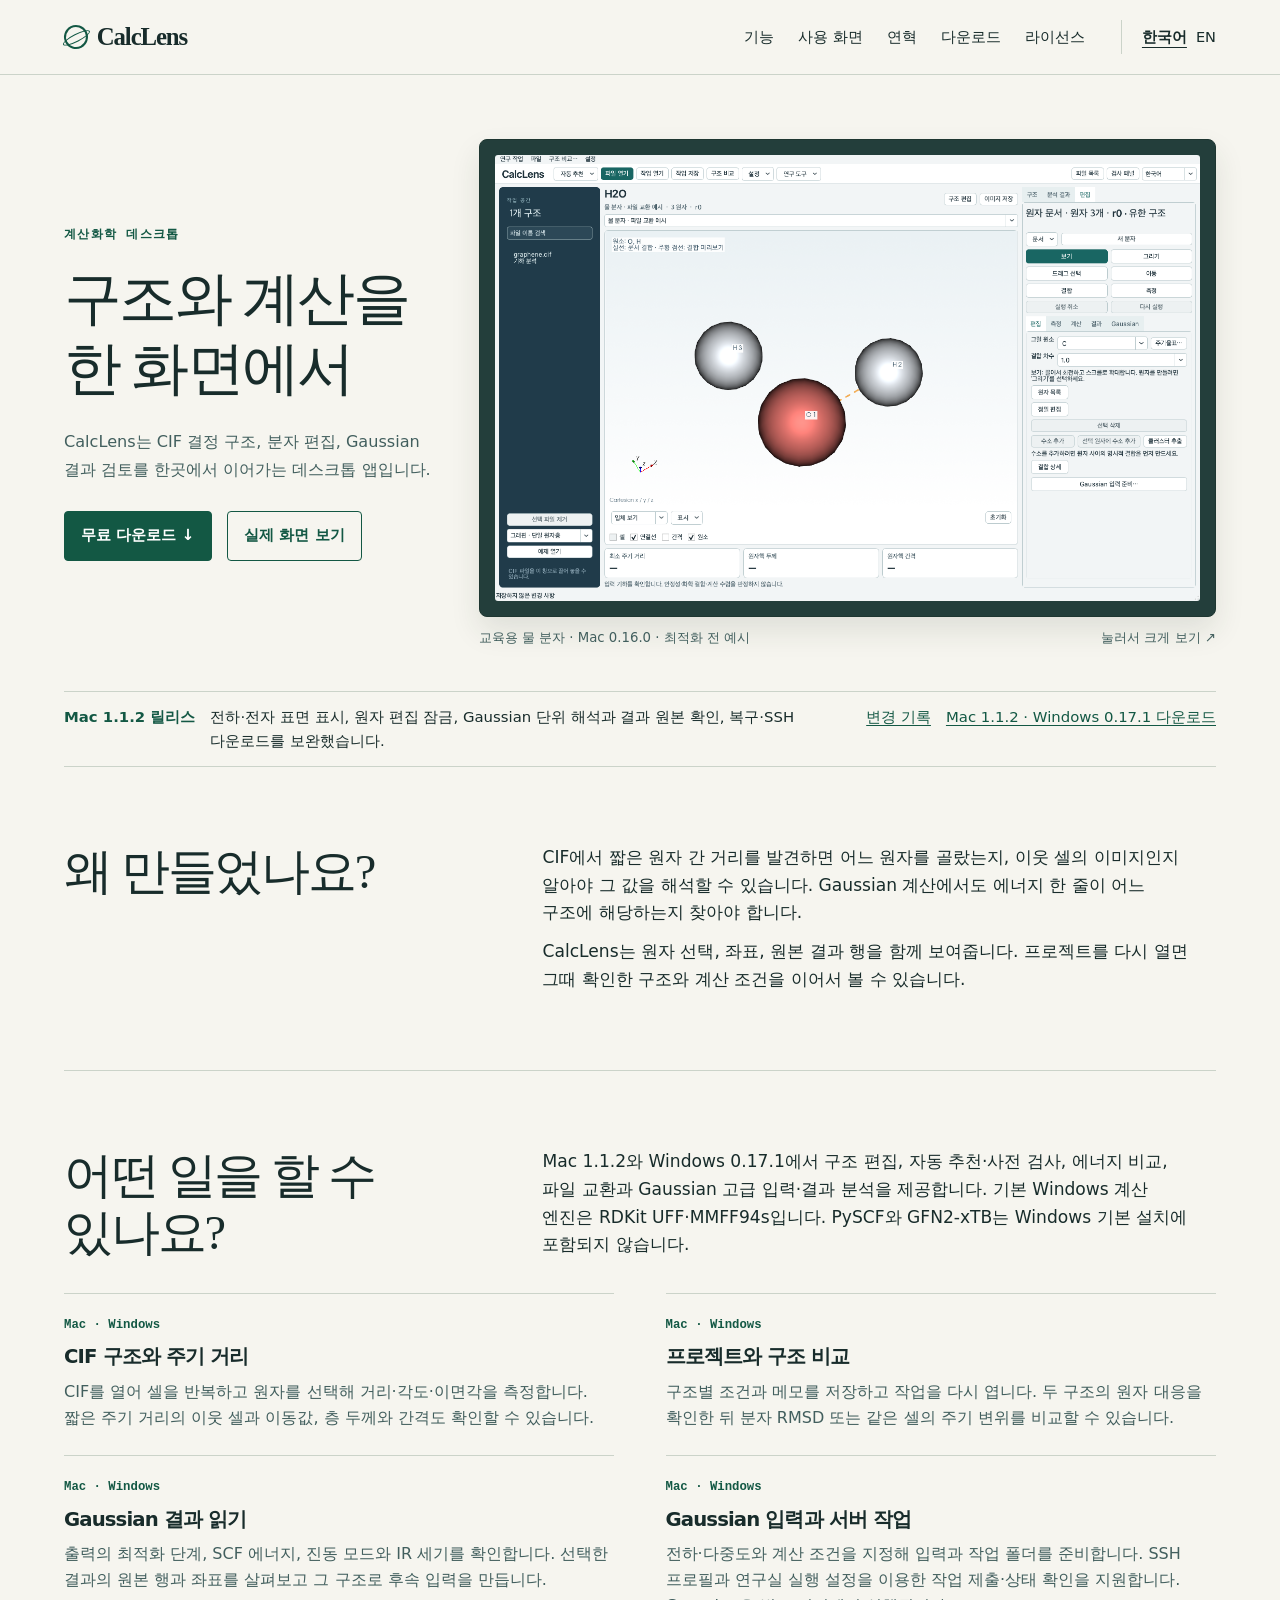
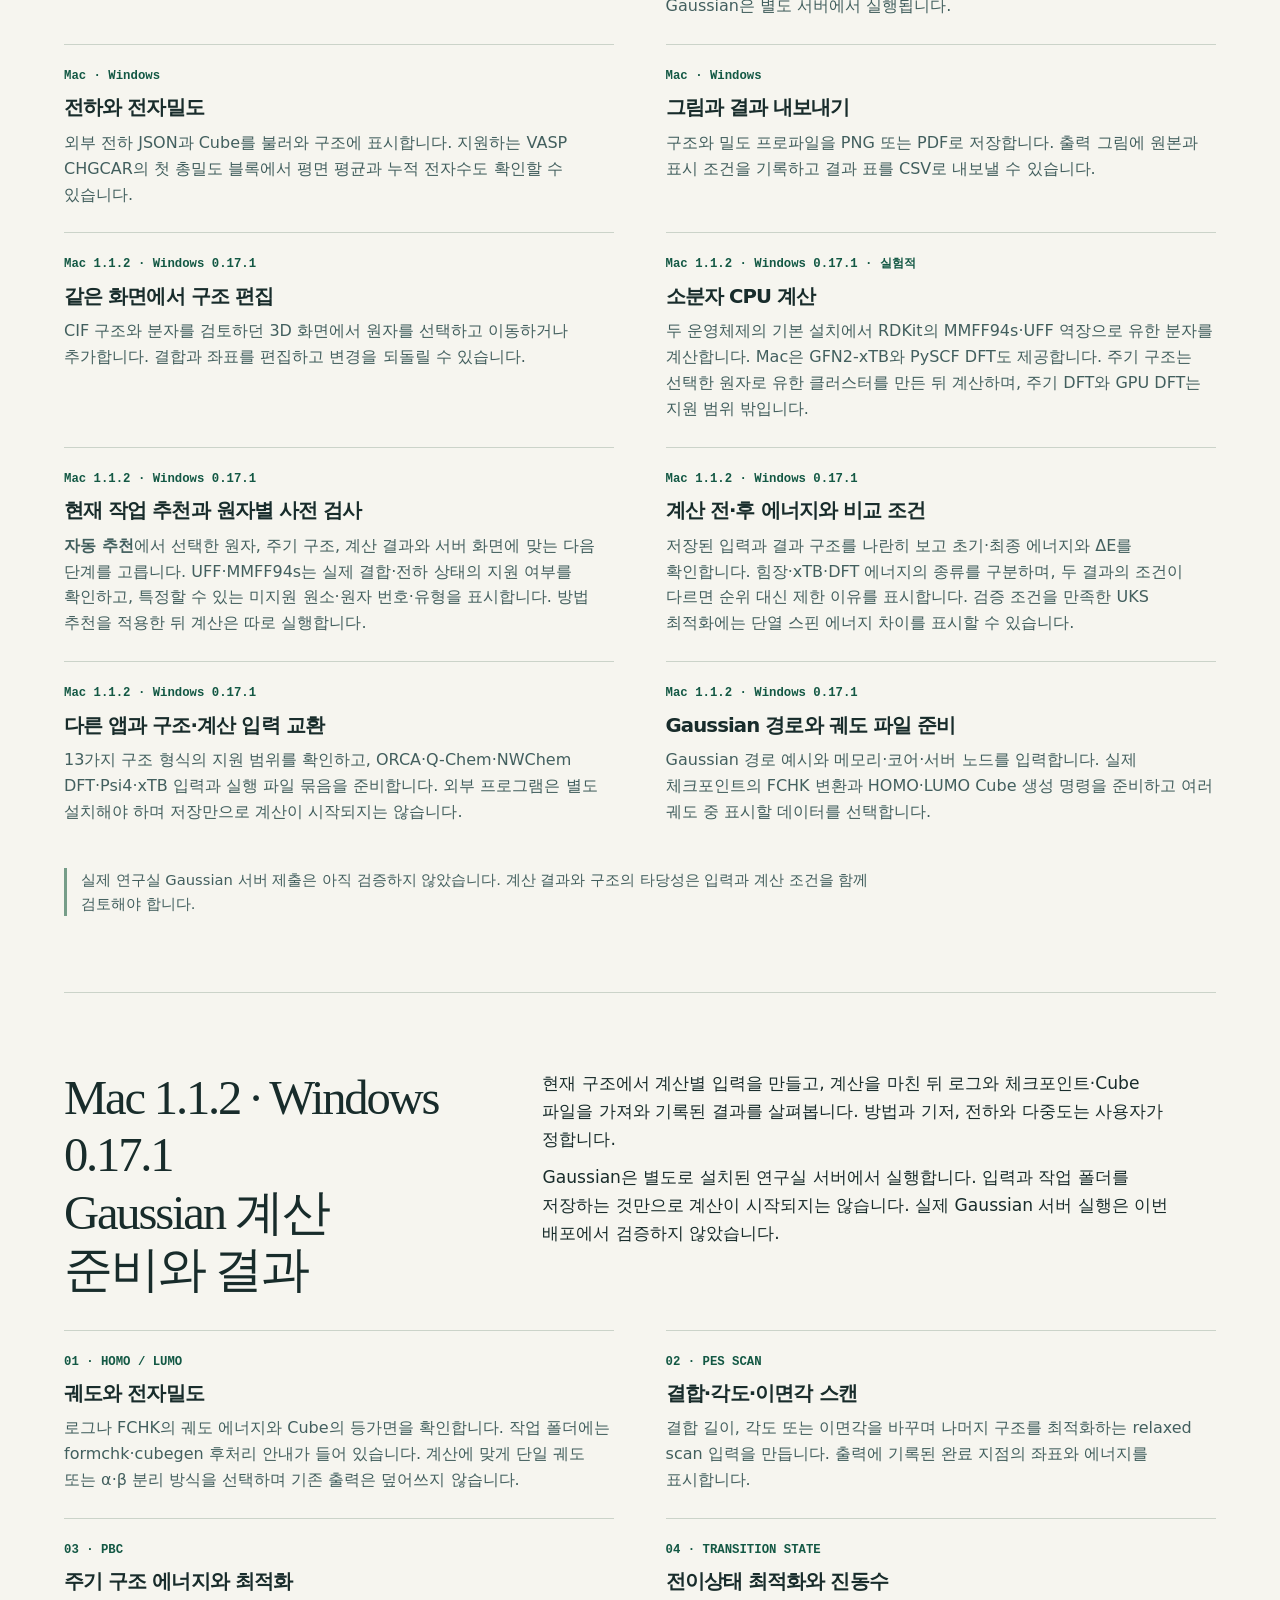
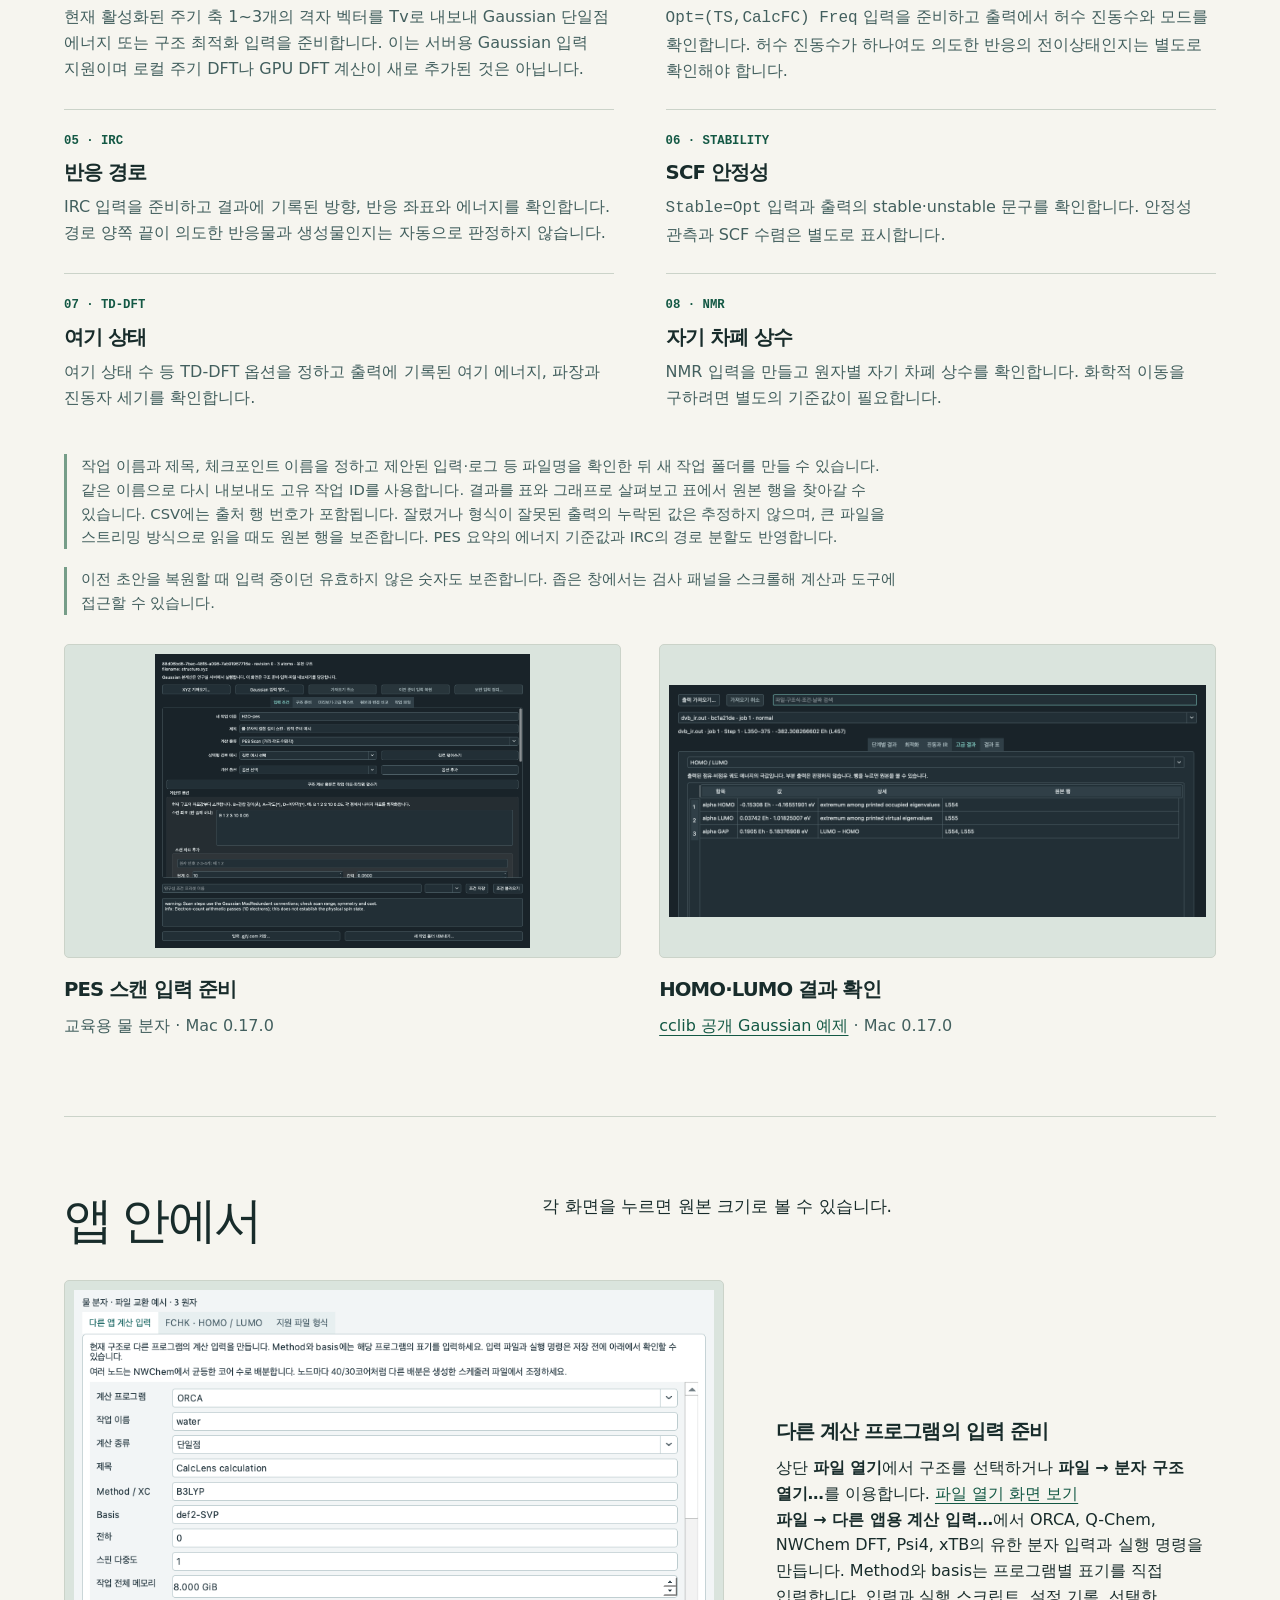
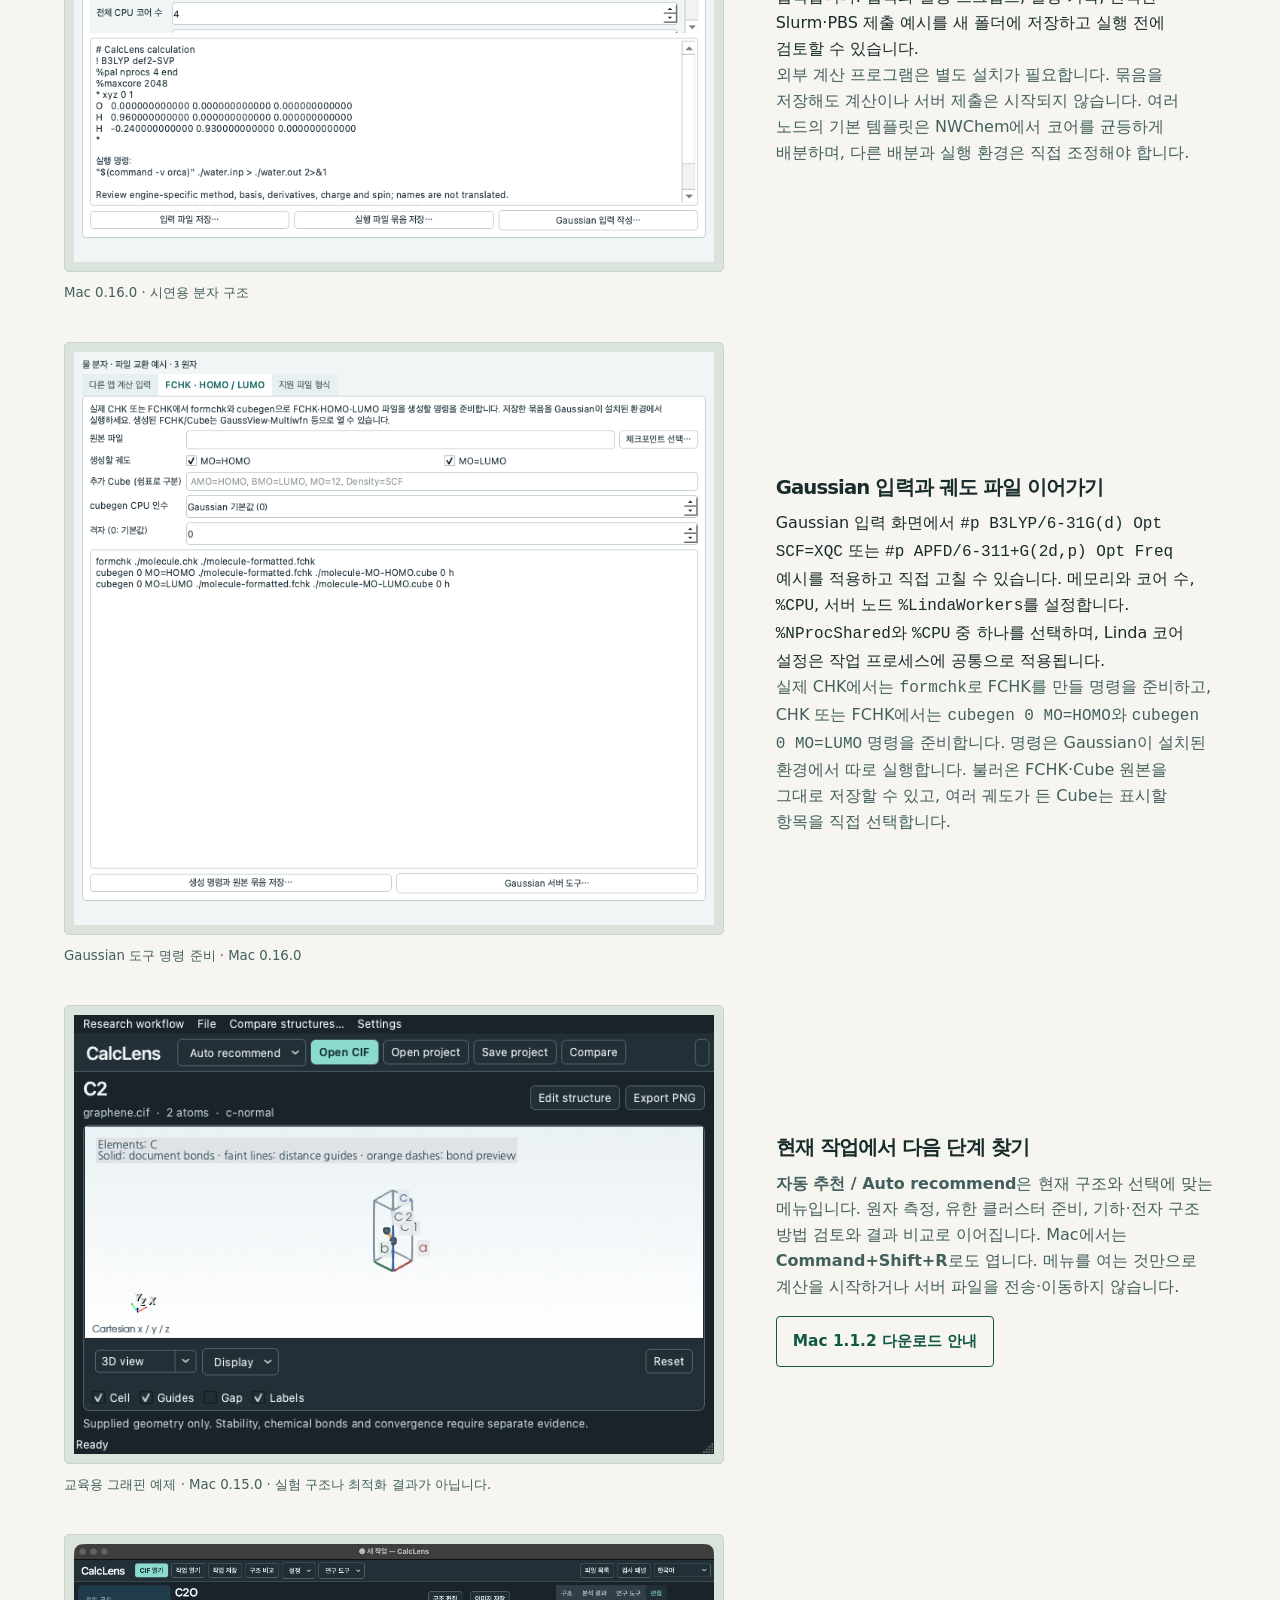
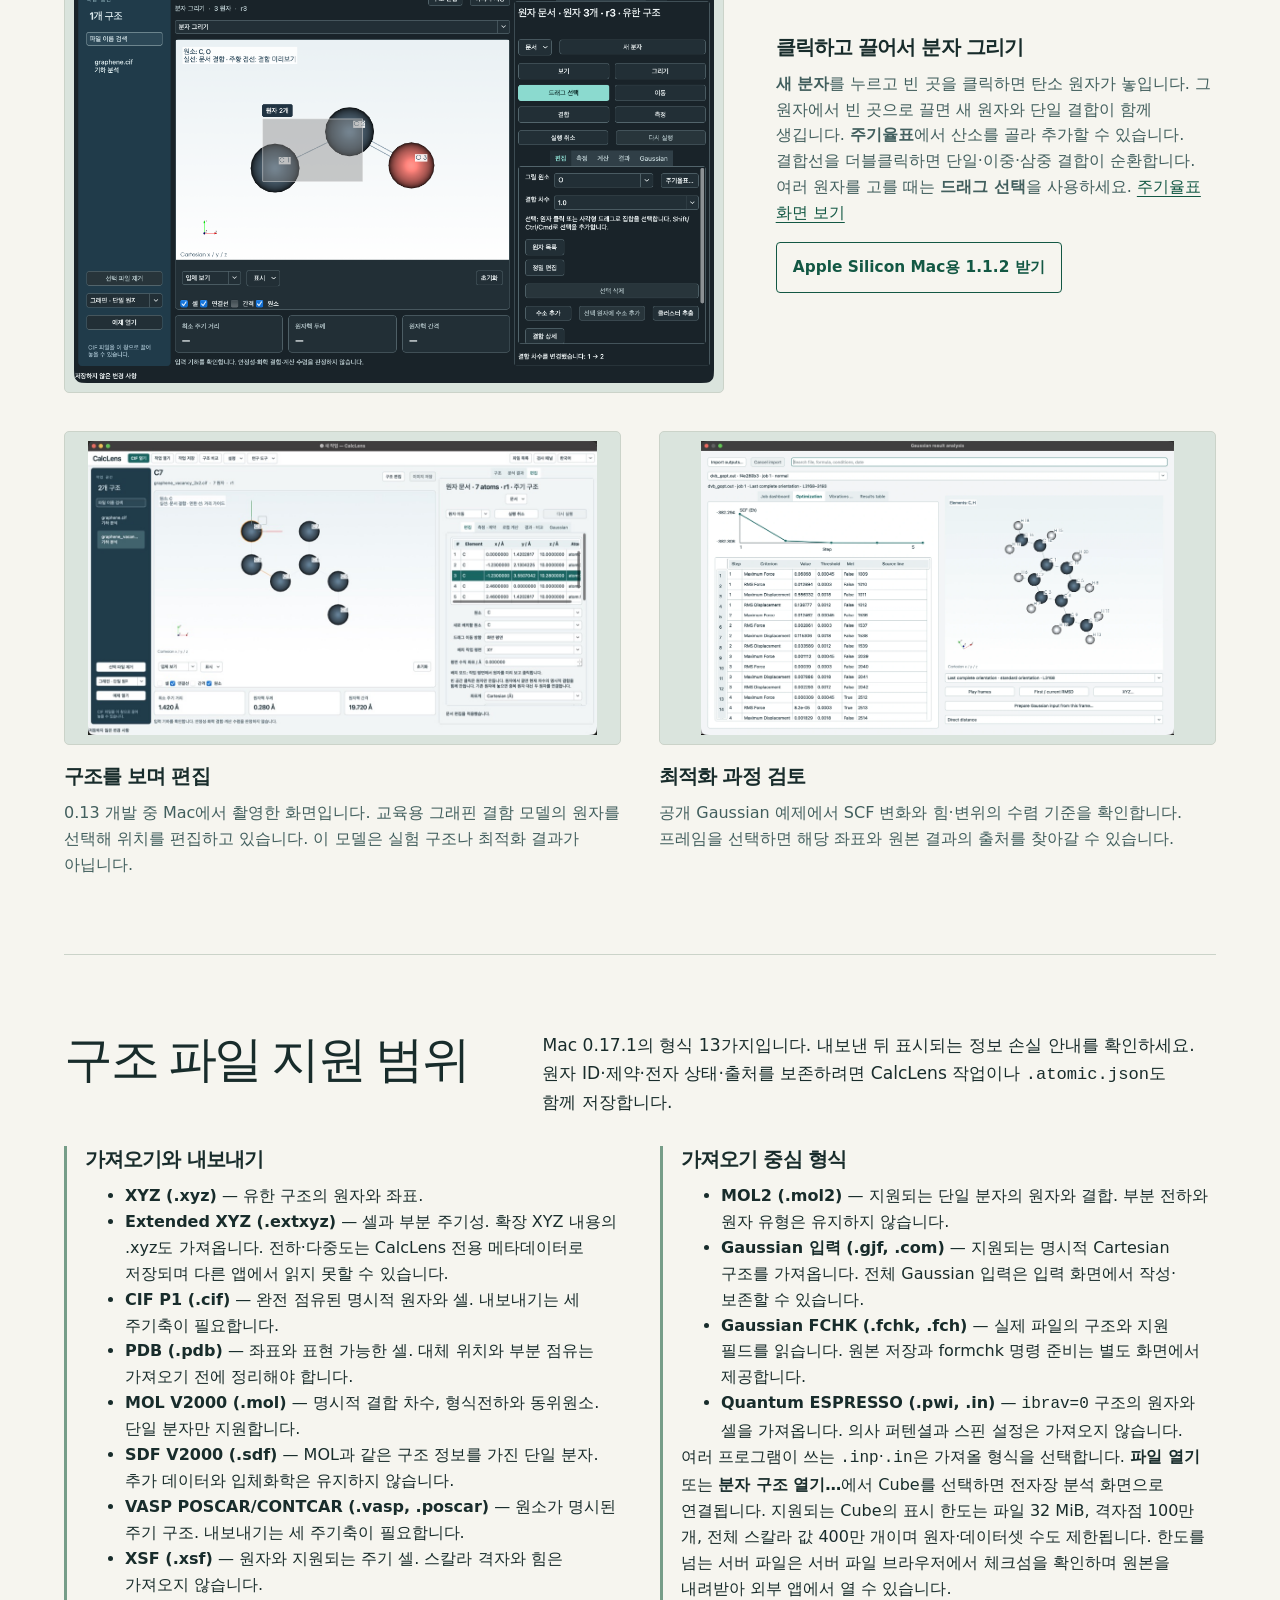
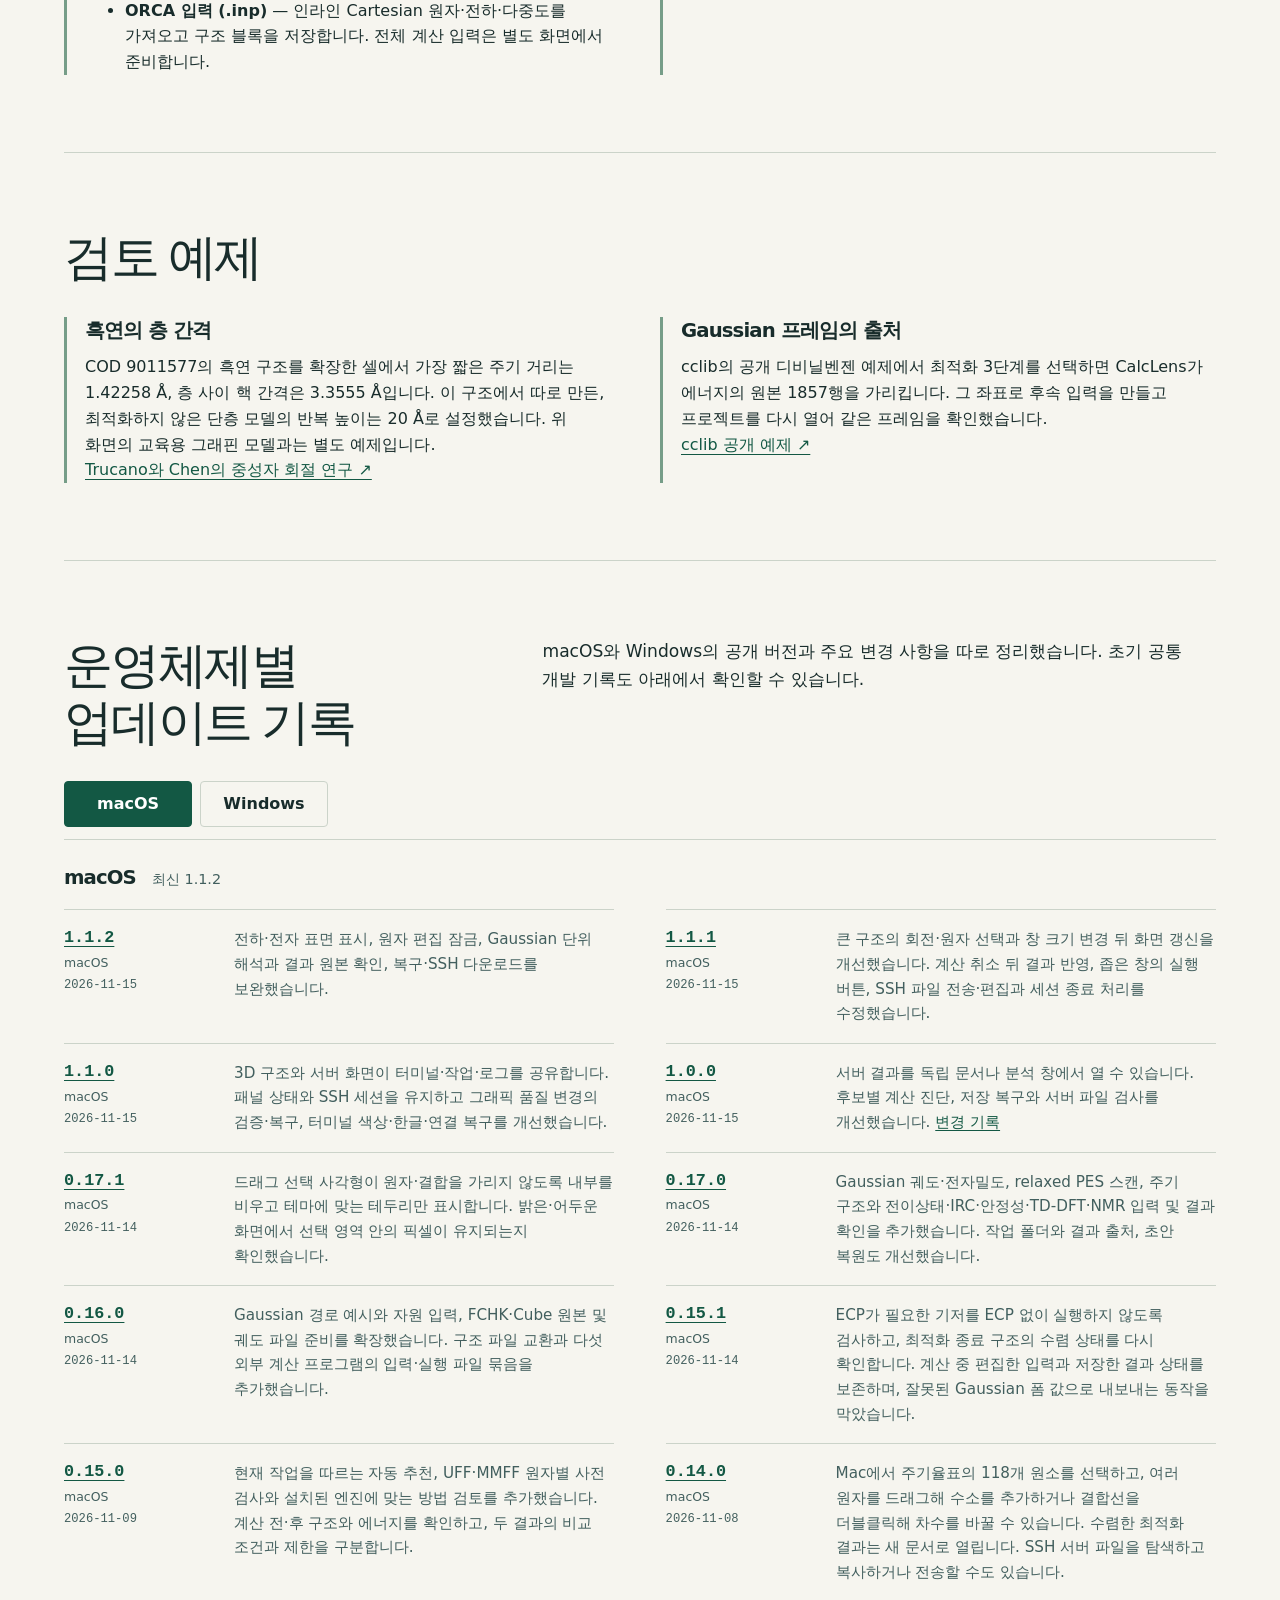
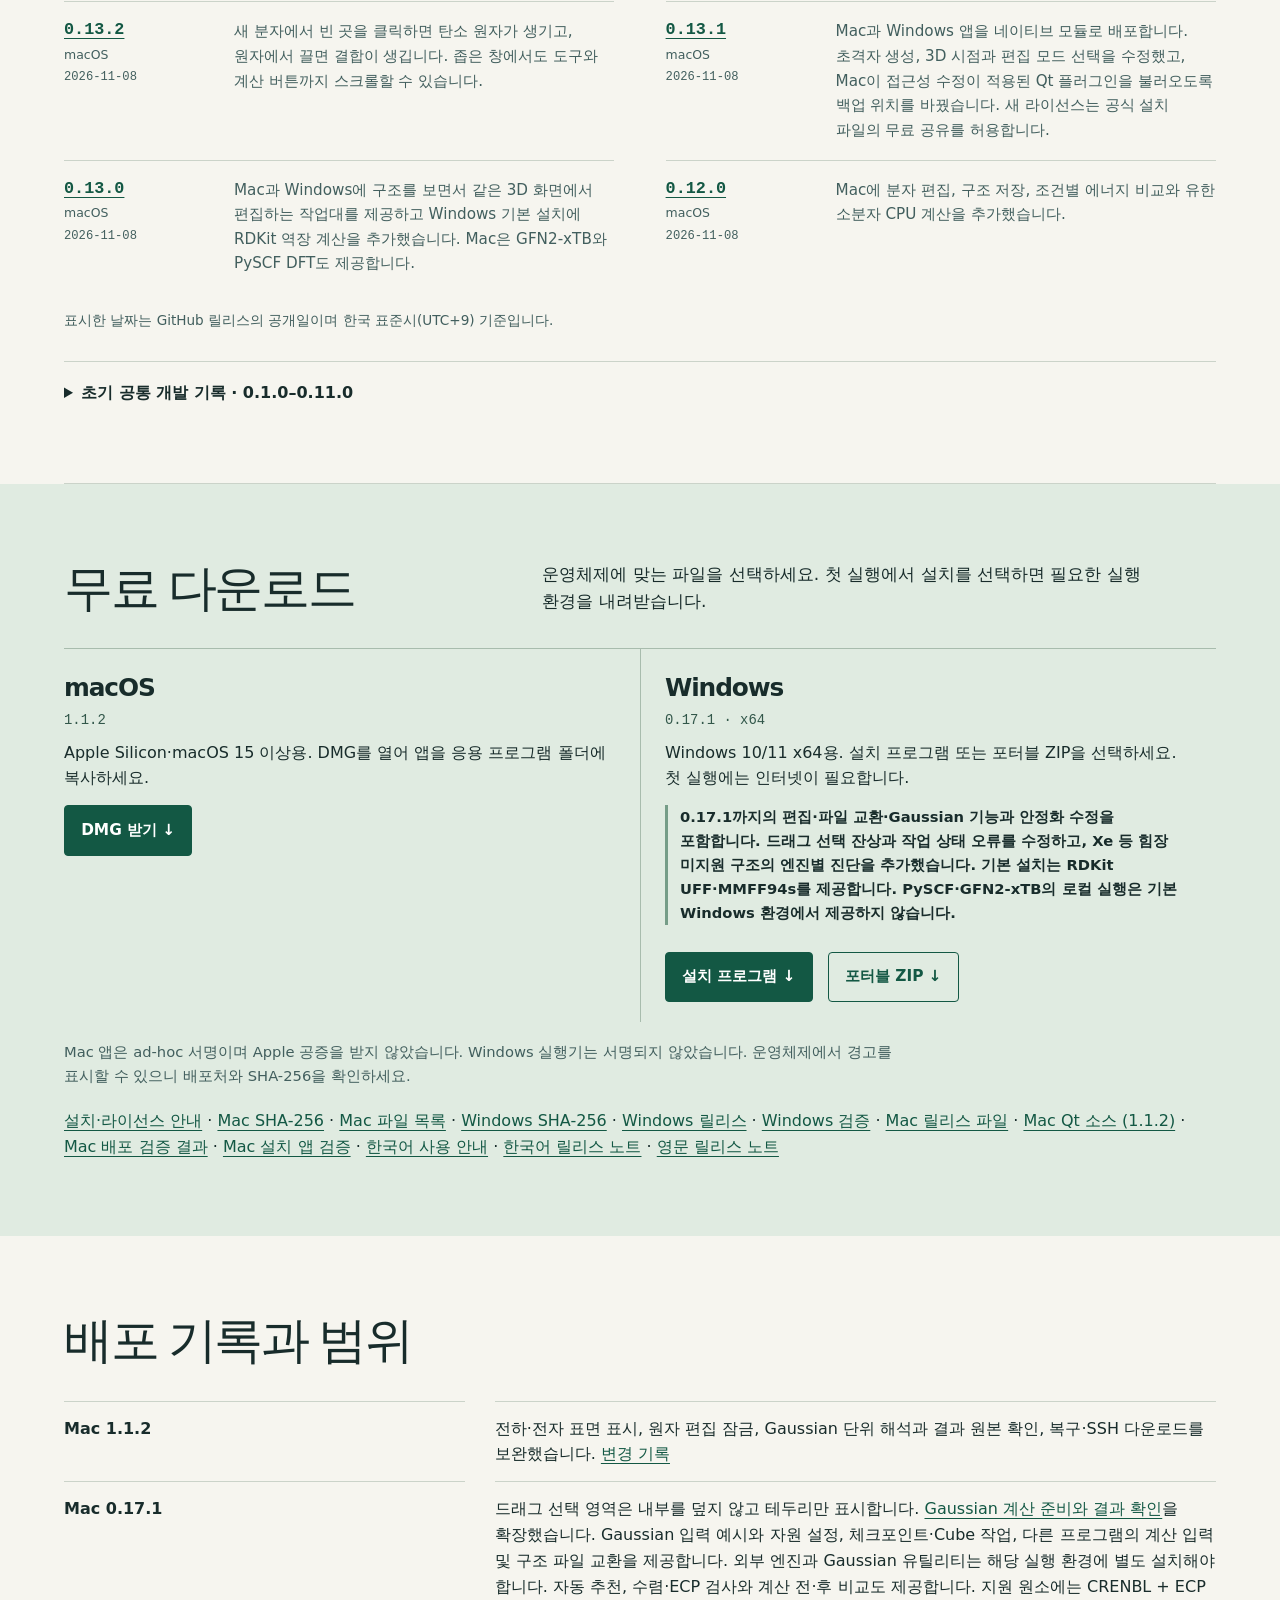
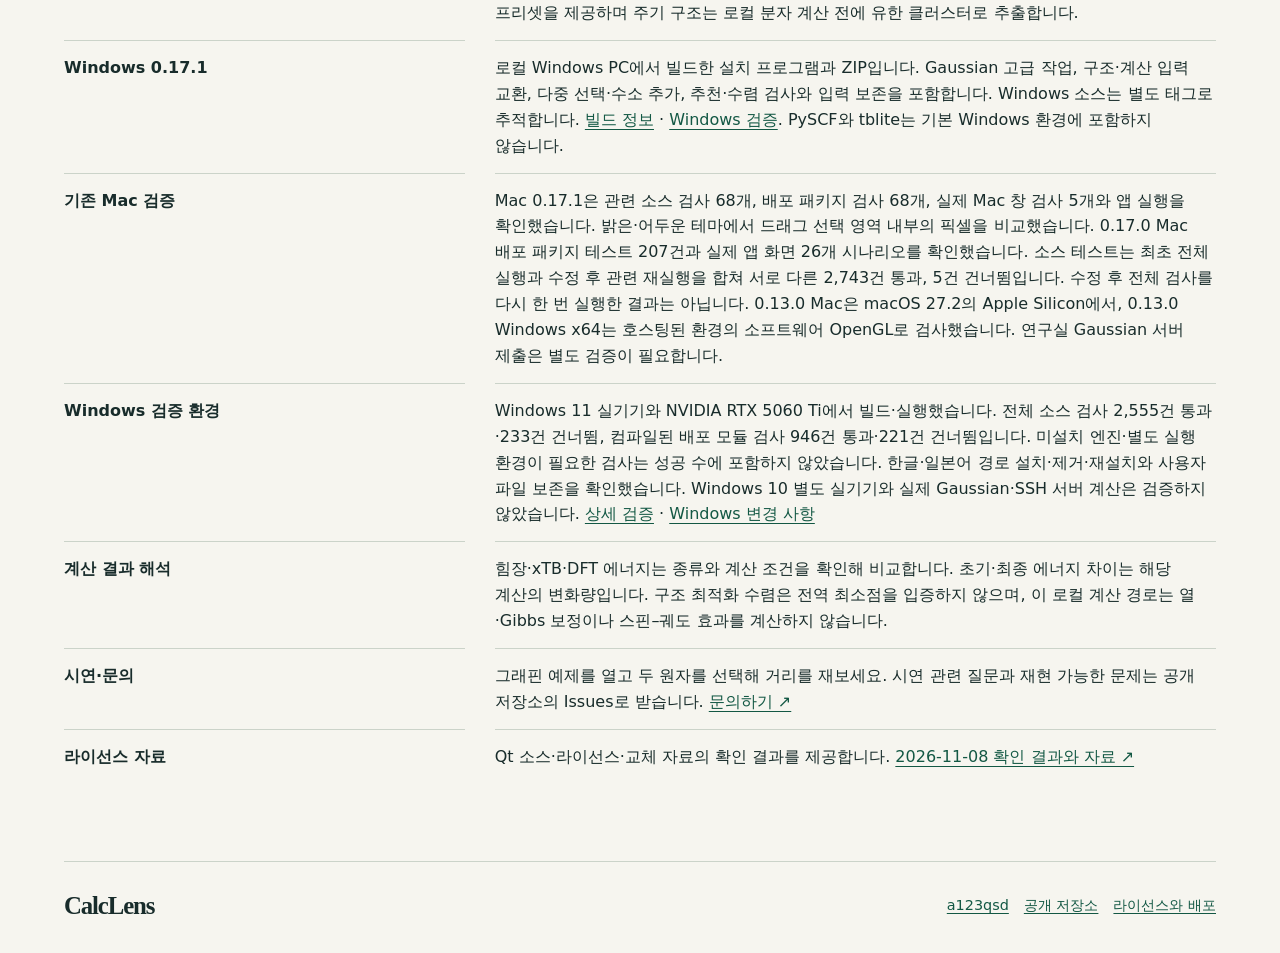
==== index.html @ 7c55ab41 "Link verified Applications installation evidence for Mac 1.1.2" ====
<!doctype html><html lang="ko"><head><meta charset="utf-8"><meta name="viewport" content="width=device-width,initial-scale=1"><meta name="theme-color" content="#f6f5ef"><meta name="description" content="CalcLens 데스크톱의 실제 화면, 계산화학 검토 예제, Mac·Windows 다운로드와 배포 조건."><link rel="icon" href="data:,"><title>CalcLens · 결정·분자 구조 작업대</title><link rel="stylesheet" href="site.css?v=1.1.2"><script src="history-tabs.js?v=1.1.2" defer></script></head><body><a class="skip" href="#content">본문으로</a><header class="mast"><div class="shell mast-inner"><a href="index.html" class="brand"><i aria-hidden="true" class="brand-mark"></i>CalcLens</a><nav class="nav" aria-label="주 메뉴"><a href="index.html#features">기능</a><a href="index.html#workflows">사용 화면</a><a href="index.html#history">연혁</a><a href="index.html#downloads">다운로드</a><a href="licenses.html">라이선스</a></nav><nav class="locale" aria-label="언어"><a href="index.html" class="chosen" lang="ko" hreflang="ko" aria-current="page">한국어</a><a href="en.html" lang="en" hreflang="en">EN</a></nav></div></header><main id="content"><section class="hero shell"><div class="hero-grid"><div class="hero-copy"><div class="kicker">계산화학 데스크톱</div><h1>구조와 계산을 <br>한 화면에서</h1><p>CalcLens는 CIF 결정 구조, 분자 편집, Gaussian 결과 검토를 한곳에서 이어가는 데스크톱 앱입니다.</p><div class="buttonrow"><a href="#downloads" class="button">무료 다운로드 ↓</a><a href="#workflows" class="button secondary">실제 화면 보기</a></div></div><figure><div class="screen"><a href="assets/open-files-0.16.0.png"><img width="1360" height="860" src="assets/open-files-0.16.0.png" alt="파일 열기 버튼과 교육용 물 분자 예시를 표시한 실제 Mac 0.16.0 앱 창" fetchpriority="high"></a></div><figcaption class="caption"><span>교육용 물 분자 · Mac 0.16.0 · 최적화 전 예시</span><span>눌러서 크게 보기 ↗</span></figcaption></figure></div></section><div class="shell"><aside class="release-strip"><b>Mac 1.1.2 릴리스</b><span>전하·전자 표면 표시, 원자 편집 잠금, Gaussian 단위 해석과 결과 원본 확인, 복구·SSH 다운로드를 보완했습니다.</span><a href="https://github.com/a123qsd/calclens-showcase/releases/tag/v1.1.2">변경 기록</a><a href="#downloads">Mac 1.1.2 · Windows 0.17.1 다운로드</a></aside><section class="section" id="project"><div class="section-head"><h2>왜 만들었나요?</h2><div><p>CIF에서 짧은 원자 간 거리를 발견하면 어느 원자를 골랐는지, 이웃 셀의 이미지인지 알아야 그 값을 해석할 수 있습니다. Gaussian 계산에서도 에너지 한 줄이 어느 구조에 해당하는지 찾아야 합니다.</p><p>CalcLens는 원자 선택, 좌표, 원본 결과 행을 함께 보여줍니다. 프로젝트를 다시 열면 그때 확인한 구조와 계산 조건을 이어서 볼 수 있습니다.</p></div></div></section><section class="section" id="features"><div class="section-head"><h2>어떤 일을 할 수 있나요?</h2><p>Mac 1.1.2와 Windows 0.17.1에서 구조 편집, 자동 추천·사전 검사, 에너지 비교, 파일 교환과 Gaussian 고급 입력·결과 분석을 제공합니다. 기본 Windows 계산 엔진은 RDKit UFF·MMFF94s입니다. PySCF와 GFN2-xTB는 Windows 기본 설치에 포함되지 않습니다.</p></div><div class="capabilities"><article class="capability"><span class="capability-platform">Mac · Windows</span><h3>CIF 구조와 주기 거리</h3><p>CIF를 열어 셀을 반복하고 원자를 선택해 거리·각도·이면각을 측정합니다. 짧은 주기 거리의 이웃 셀과 이동값, 층 두께와 간격도 확인할 수 있습니다.</p></article><article class="capability"><span class="capability-platform">Mac · Windows</span><h3>프로젝트와 구조 비교</h3><p>구조별 조건과 메모를 저장하고 작업을 다시 엽니다. 두 구조의 원자 대응을 확인한 뒤 분자 RMSD 또는 같은 셀의 주기 변위를 비교할 수 있습니다.</p></article><article class="capability"><span class="capability-platform">Mac · Windows</span><h3>Gaussian 결과 읽기</h3><p>출력의 최적화 단계, SCF 에너지, 진동 모드와 IR 세기를 확인합니다. 선택한 결과의 원본 행과 좌표를 살펴보고 그 구조로 후속 입력을 만듭니다.</p></article><article class="capability"><span class="capability-platform">Mac · Windows</span><h3>Gaussian 입력과 서버 작업</h3><p>전하·다중도와 계산 조건을 지정해 입력과 작업 폴더를 준비합니다. SSH 프로필과 연구실 실행 설정을 이용한 작업 제출·상태 확인을 지원합니다. Gaussian은 별도 서버에서 실행됩니다.</p></article><article class="capability"><span class="capability-platform">Mac · Windows</span><h3>전하와 전자밀도</h3><p>외부 전하 JSON과 Cube를 불러와 구조에 표시합니다. 지원하는 VASP CHGCAR의 첫 총밀도 블록에서 평면 평균과 누적 전자수도 확인할 수 있습니다.</p></article><article class="capability"><span class="capability-platform">Mac · Windows</span><h3>그림과 결과 내보내기</h3><p>구조와 밀도 프로파일을 PNG 또는 PDF로 저장합니다. 출력 그림에 원본과 표시 조건을 기록하고 결과 표를 CSV로 내보낼 수 있습니다.</p></article><article class="capability"><span class="capability-platform">Mac 1.1.2 · Windows 0.17.1</span><h3>같은 화면에서 구조 편집</h3><p>CIF 구조와 분자를 검토하던 3D 화면에서 원자를 선택하고 이동하거나 추가합니다. 결합과 좌표를 편집하고 변경을 되돌릴 수 있습니다.</p></article><article class="capability"><span class="capability-platform">Mac 1.1.2 · Windows 0.17.1 · 실험적</span><h3>소분자 CPU 계산</h3><p>두 운영체제의 기본 설치에서 RDKit의 MMFF94s·UFF 역장으로 유한 분자를 계산합니다. Mac은 GFN2-xTB와 PySCF DFT도 제공합니다. 주기 구조는 선택한 원자로 유한 클러스터를 만든 뒤 계산하며, 주기 DFT와 GPU DFT는 지원 범위 밖입니다.</p></article><article class="capability"><span class="capability-platform">Mac 1.1.2 · Windows 0.17.1</span><h3>현재 작업 추천과 원자별 사전 검사</h3><p><strong>자동 추천</strong>에서 선택한 원자, 주기 구조, 계산 결과와 서버 화면에 맞는 다음 단계를 고릅니다. UFF·MMFF94s는 실제 결합·전하 상태의 지원 여부를 확인하고, 특정할 수 있는 미지원 원소·원자 번호·유형을 표시합니다. 방법 추천을 적용한 뒤 계산은 따로 실행합니다.</p></article><article class="capability"><span class="capability-platform">Mac 1.1.2 · Windows 0.17.1</span><h3>계산 전·후 에너지와 비교 조건</h3><p>저장된 입력과 결과 구조를 나란히 보고 초기·최종 에너지와 ΔE를 확인합니다. 힘장·xTB·DFT 에너지의 종류를 구분하며, 두 결과의 조건이 다르면 순위 대신 제한 이유를 표시합니다. 검증 조건을 만족한 UKS 최적화에는 단열 스핀 에너지 차이를 표시할 수 있습니다.</p></article><article class="capability"><span class="capability-platform">Mac 1.1.2 · Windows 0.17.1</span><h3>다른 앱과 구조·계산 입력 교환</h3><p>13가지 구조 형식의 지원 범위를 확인하고, ORCA·Q-Chem·NWChem DFT·Psi4·xTB 입력과 실행 파일 묶음을 준비합니다. 외부 프로그램은 별도 설치해야 하며 저장만으로 계산이 시작되지는 않습니다.</p></article><article class="capability"><span class="capability-platform">Mac 1.1.2 · Windows 0.17.1</span><h3>Gaussian 경로와 궤도 파일 준비</h3><p>Gaussian 경로 예시와 메모리·코어·서버 노드를 입력합니다. 실제 체크포인트의 FCHK 변환과 HOMO·LUMO Cube 생성 명령을 준비하고 여러 궤도 중 표시할 데이터를 선택합니다.</p></article></div><p class="feature-note">실제 연구실 Gaussian 서버 제출은 아직 검증하지 않았습니다. 계산 결과와 구조의 타당성은 입력과 계산 조건을 함께 검토해야 합니다.</p></section><section class="section" id="gaussian-advanced"><div class="section-head"><h2>Mac 1.1.2 · Windows 0.17.1<br>Gaussian 계산 준비와 결과</h2><div><p>현재 구조에서 계산별 입력을 만들고, 계산을 마친 뒤 로그와 체크포인트·Cube 파일을 가져와 기록된 결과를 살펴봅니다. 방법과 기저, 전하와 다중도는 사용자가 정합니다.</p><p>Gaussian은 별도로 설치된 연구실 서버에서 실행합니다. 입력과 작업 폴더를 저장하는 것만으로 계산이 시작되지는 않습니다. 실제 Gaussian 서버 실행은 이번 배포에서 검증하지 않았습니다.</p></div></div><div class="capabilities">
<article class="capability"><span class="capability-platform">01 · HOMO / LUMO</span><h3>궤도와 전자밀도</h3><p>로그나 FCHK의 궤도 에너지와 Cube의 등가면을 확인합니다. 작업 폴더에는 formchk·cubegen 후처리 안내가 들어 있습니다. 계산에 맞게 단일 궤도 또는 α·β 분리 방식을 선택하며 기존 출력은 덮어쓰지 않습니다.</p></article>
<article class="capability"><span class="capability-platform">02 · PES SCAN</span><h3>결합·각도·이면각 스캔</h3><p>결합 길이, 각도 또는 이면각을 바꾸며 나머지 구조를 최적화하는 relaxed scan 입력을 만듭니다. 출력에 기록된 완료 지점의 좌표와 에너지를 표시합니다.</p></article>
<article class="capability"><span class="capability-platform">03 · PBC</span><h3>주기 구조 에너지와 최적화</h3><p>현재 활성화된 주기 축 1~3개의 격자 벡터를 Tv로 내보내 Gaussian 단일점 에너지 또는 구조 최적화 입력을 준비합니다. 이는 서버용 Gaussian 입력 지원이며 로컬 주기 DFT나 GPU DFT 계산이 새로 추가된 것은 아닙니다.</p></article>
<article class="capability"><span class="capability-platform">04 · TRANSITION STATE</span><h3>전이상태 최적화와 진동수</h3><p><code>Opt=(TS,CalcFC) Freq</code> 입력을 준비하고 출력에서 허수 진동수와 모드를 확인합니다. 허수 진동수가 하나여도 의도한 반응의 전이상태인지는 별도로 확인해야 합니다.</p></article>
<article class="capability"><span class="capability-platform">05 · IRC</span><h3>반응 경로</h3><p>IRC 입력을 준비하고 결과에 기록된 방향, 반응 좌표와 에너지를 확인합니다. 경로 양쪽 끝이 의도한 반응물과 생성물인지는 자동으로 판정하지 않습니다.</p></article>
<article class="capability"><span class="capability-platform">06 · STABILITY</span><h3>SCF 안정성</h3><p><code>Stable=Opt</code> 입력과 출력의 stable·unstable 문구를 확인합니다. 안정성 관측과 SCF 수렴은 별도로 표시합니다.</p></article>
<article class="capability"><span class="capability-platform">07 · TD-DFT</span><h3>여기 상태</h3><p>여기 상태 수 등 TD-DFT 옵션을 정하고 출력에 기록된 여기 에너지, 파장과 진동자 세기를 확인합니다.</p></article>
<article class="capability"><span class="capability-platform">08 · NMR</span><h3>자기 차폐 상수</h3><p>NMR 입력을 만들고 원자별 자기 차폐 상수를 확인합니다. 화학적 이동을 구하려면 별도의 기준값이 필요합니다.</p></article></div>
<p class="feature-note">작업 이름과 제목, 체크포인트 이름을 정하고 제안된 입력·로그 등 파일명을 확인한 뒤 새 작업 폴더를 만들 수 있습니다. 같은 이름으로 다시 내보내도 고유 작업 ID를 사용합니다. 결과를 표와 그래프로 살펴보고 표에서 원본 행을 찾아갈 수 있습니다. CSV에는 출처 행 번호가 포함됩니다. 잘렸거나 형식이 잘못된 출력의 누락된 값은 추정하지 않으며, 큰 파일을 스트리밍 방식으로 읽을 때도 원본 행을 보존합니다. PES 요약의 에너지 기준값과 IRC의 경로 분할도 반영합니다.</p>
<p class="feature-note">이전 초안을 복원할 때 입력 중이던 유효하지 않은 숫자도 보존합니다. 좁은 창에서는 검사 패널을 스크롤해 계산과 도구에 접근할 수 있습니다.</p>
<div class="flows"><article class="workflow"><a class="shot" href="assets/gaussian-jobs-0.17.0.png"><img src="assets/gaussian-jobs-0.17.0.png" width="2120" height="1662" alt="교육용 물 분자의 결합 길이 PES 스캔을 준비하는 Mac 0.17.0 화면" loading="lazy"></a><h3>PES 스캔 입력 준비</h3><p>교육용 물 분자 · Mac 0.17.0</p></article><article class="workflow"><a class="shot" href="assets/gaussian-orbitals-0.17.0.png"><img src="assets/gaussian-orbitals-0.17.0.png" width="2400" height="1040" alt="공개 Gaussian 예제의 HOMO·LUMO 에너지와 원본 행을 보여주는 Mac 0.17.0 화면" loading="lazy"></a><h3>HOMO·LUMO 결과 확인</h3><p><a href="https://github.com/cclib/cclib/blob/0c6e08e0a0d04b308201666793030ef3b77b2973/data/Gaussian/basicGaussian16/dvb_ir.out">cclib 공개 Gaussian 예제</a> · Mac 0.17.0</p></article></div></section><section class="section" id="workflows"><div class="section-head"><h2>앱 안에서</h2><p>각 화면을 누르면 원본 크기로 볼 수 있습니다.</p></div><div class="flows"><article class="workflow drawing-workflow" id="external-inputs"><figure><a class="shot" href="assets/interchange-0.16.0.png"><img src="assets/interchange-0.16.0.png" width="850" height="760" alt="Mac 0.16.0에서 다른 계산 프로그램용 입력과 실행 명령을 준비하는 화면" loading="lazy"></a><figcaption class="caption">Mac 0.16.0 · 시연용 분자 구조</figcaption></figure><div><h3>다른 계산 프로그램의 입력 준비</h3><p>상단 <strong>파일 열기</strong>에서 구조를 선택하거나 <strong>파일 → 분자 구조 열기…</strong>를 이용합니다. <a href="assets/open-files-0.16.0.png">파일 열기 화면 보기</a></p><p><strong>파일 → 다른 앱용 계산 입력…</strong>에서 ORCA, Q-Chem, NWChem DFT, Psi4, xTB의 유한 분자 입력과 실행 명령을 만듭니다. Method와 basis는 프로그램별 표기를 직접 입력합니다. 입력과 실행 스크립트, 설정 기록, 선택한 Slurm·PBS 제출 예시를 새 폴더에 저장하고 실행 전에 검토할 수 있습니다.</p><p>외부 계산 프로그램은 별도 설치가 필요합니다. 묶음을 저장해도 계산이나 서버 제출은 시작되지 않습니다. 여러 노드의 기본 템플릿은 NWChem에서 코어를 균등하게 배분하며, 다른 배분과 실행 환경은 직접 조정해야 합니다.</p></div></article><article class="workflow drawing-workflow" id="checkpoint-tools"><figure><a class="shot" href="assets/checkpoint-tools-0.16.0.png"><img src="assets/checkpoint-tools-0.16.0.png" width="850" height="760" alt="Mac 0.16.0에서 체크포인트와 HOMO·LUMO Cube 생성 명령을 준비하는 화면" loading="lazy"></a><figcaption class="caption">Gaussian 도구 명령 준비 · Mac 0.16.0</figcaption></figure><div><h3>Gaussian 입력과 궤도 파일 이어가기</h3><p>Gaussian 입력 화면에서 <code>#p B3LYP/6-31G(d) Opt SCF=XQC</code> 또는 <code>#p APFD/6-311+G(2d,p) Opt Freq</code> 예시를 적용하고 직접 고칠 수 있습니다. 메모리와 코어 수, <code>%CPU</code>, 서버 노드 <code>%LindaWorkers</code>를 설정합니다. <code>%NProcShared</code>와 <code>%CPU</code> 중 하나를 선택하며, Linda 코어 설정은 작업 프로세스에 공통으로 적용됩니다.</p><p>실제 CHK에서는 <code>formchk</code>로 FCHK를 만들 명령을 준비하고, CHK 또는 FCHK에서는 <code>cubegen 0 MO=HOMO</code>와 <code>cubegen 0 MO=LUMO</code> 명령을 준비합니다. 명령은 Gaussian이 설치된 환경에서 따로 실행합니다. 불러온 FCHK·Cube 원본을 그대로 저장할 수 있고, 여러 궤도가 든 Cube는 표시할 항목을 직접 선택합니다.</p></div></article><article class="workflow drawing-workflow" id="auto-recommend"><figure><a class="shot" href="assets/auto-recommend-0.15.0.png"><img src="assets/auto-recommend-0.15.0.png" width="700" height="480" alt="Mac 0.15.0의 교육용 그래핀 예제와 주 도구 모음의 Auto recommend 버튼" loading="lazy"></a><figcaption class="caption">교육용 그래핀 예제 · Mac 0.15.0 · 실험 구조나 최적화 결과가 아닙니다.</figcaption></figure><div><h3>현재 작업에서 다음 단계 찾기</h3><p><strong>자동 추천 / Auto recommend</strong>은 현재 구조와 선택에 맞는 메뉴입니다. 원자 측정, 유한 클러스터 준비, 기하·전자 구조 방법 검토와 결과 비교로 이어집니다. Mac에서는 <strong>Command+Shift+R</strong>로도 엽니다. 메뉴를 여는 것만으로 계산을 시작하거나 서버 파일을 전송·이동하지 않습니다.</p><a class="button secondary" href="#downloads">Mac 1.1.2 다운로드 안내</a></div></article><article class="workflow drawing-workflow" id="molecule-drawing"><a class="shot" href="assets/molecule-drawing-0.14.0.webp"><img src="assets/molecule-drawing-0.14.0.webp" width="2360" height="1616" alt="CalcLens에서 탄소 두 개를 드래그로 선택하는 장면. 오른쪽 산소는 탄소와 이중 결합으로 이어져 있습니다." loading="lazy"></a><div><h3>클릭하고 끌어서 분자 그리기</h3><p><strong>새 분자</strong>를 누르고 빈 곳을 클릭하면 탄소 원자가 놓입니다. 그 원자에서 빈 곳으로 끌면 새 원자와 단일 결합이 함께 생깁니다. <strong>주기율표</strong>에서 산소를 골라 추가할 수 있습니다. 결합선을 더블클릭하면 단일·이중·삼중 결합이 순환합니다. 여러 원자를 고를 때는 <strong>드래그 선택</strong>을 사용하세요. <a href="assets/periodic-table-0.14.0.webp">주기율표 화면 보기</a></p><a class="button secondary" href="https://github.com/a123qsd/calclens-showcase/releases/download/v1.1.2/CalcLens-1.1.2-macOS-Apple-Silicon.dmg">Apple Silicon Mac용 1.1.2 받기</a></div></article><article class="workflow"><a class="shot" href="assets/integrated-preview.jpg"><img width="1080" height="624" src="assets/integrated-preview.jpg" alt="교육용 그래핀 결함 모델에서 탄소 원자를 선택하고 오른쪽 편집 패널에 좌표를 표시한 macOS 앱 화면" loading="lazy"></a><h3>구조를 보며 편집</h3><p>0.13 개발 중 Mac에서 촬영한 화면입니다. 교육용 그래핀 결함 모델의 원자를 선택해 위치를 편집하고 있습니다. 이 모델은 실험 구조나 최적화 결과가 아닙니다.</p></article><article class="workflow"><a class="shot" href="assets/gaussian.webp"><img width="2100" height="1306" src="assets/gaussian.webp" alt="공개 디비닐벤젠 Gaussian 출력의 SCF 그래프, 수렴 기준 표와 분자 구조를 표시한 실제 앱 창" loading="lazy"></a><h3>최적화 과정 검토</h3><p>공개 Gaussian 예제에서 SCF 변화와 힘·변위의 수렴 기준을 확인합니다. 프레임을 선택하면 해당 좌표와 원본 결과의 출처를 찾아갈 수 있습니다.</p></article></div></section><section class="section" id="geometry-formats"><div class="section-head"><h2>구조 파일 지원 범위</h2><p>Mac 0.17.1의 형식 13가지입니다. 내보낸 뒤 표시되는 정보 손실 안내를 확인하세요. 원자 ID·제약·전자 상태·출처를 보존하려면 CalcLens 작업이나 <code>.atomic.json</code>도 함께 저장합니다.</p></div><div class="cases"><article><h3>가져오기와 내보내기</h3><ul><li><strong>XYZ (.xyz)</strong> — 유한 구조의 원자와 좌표.</li><li><strong>Extended XYZ (.extxyz)</strong> — 셀과 부분 주기성. 확장 XYZ 내용의 .xyz도 가져옵니다. 전하·다중도는 CalcLens 전용 메타데이터로 저장되며 다른 앱에서 읽지 못할 수 있습니다.</li><li><strong>CIF P1 (.cif)</strong> — 완전 점유된 명시적 원자와 셀. 내보내기는 세 주기축이 필요합니다.</li><li><strong>PDB (.pdb)</strong> — 좌표와 표현 가능한 셀. 대체 위치와 부분 점유는 가져오기 전에 정리해야 합니다.</li><li><strong>MOL V2000 (.mol)</strong> — 명시적 결합 차수, 형식전하와 동위원소. 단일 분자만 지원합니다.</li><li><strong>SDF V2000 (.sdf)</strong> — MOL과 같은 구조 정보를 가진 단일 분자. 추가 데이터와 입체화학은 유지하지 않습니다.</li><li><strong>VASP POSCAR/CONTCAR (.vasp, .poscar)</strong> — 원소가 명시된 주기 구조. 내보내기는 세 주기축이 필요합니다.</li><li><strong>XSF (.xsf)</strong> — 원자와 지원되는 주기 셀. 스칼라 격자와 힘은 가져오지 않습니다.</li><li><strong>ORCA 입력 (.inp)</strong> — 인라인 Cartesian 원자·전하·다중도를 가져오고 구조 블록을 저장합니다. 전체 계산 입력은 별도 화면에서 준비합니다.</li></ul></article><article><h3>가져오기 중심 형식</h3><ul><li><strong>MOL2 (.mol2)</strong> — 지원되는 단일 분자의 원자와 결합. 부분 전하와 원자 유형은 유지하지 않습니다.</li><li><strong>Gaussian 입력 (.gjf, .com)</strong> — 지원되는 명시적 Cartesian 구조를 가져옵니다. 전체 Gaussian 입력은 입력 화면에서 작성·보존할 수 있습니다.</li><li><strong>Gaussian FCHK (.fchk, .fch)</strong> — 실제 파일의 구조와 지원 필드를 읽습니다. 원본 저장과 formchk 명령 준비는 별도 화면에서 제공합니다.</li><li><strong>Quantum ESPRESSO (.pwi, .in)</strong> — <code>ibrav=0</code> 구조의 원자와 셀을 가져옵니다. 의사 퍼텐셜과 스핀 설정은 가져오지 않습니다.</li></ul><p>여러 프로그램이 쓰는 <code>.inp</code>·<code>.in</code>은 가져올 형식을 선택합니다. <strong>파일 열기</strong> 또는 <strong>분자 구조 열기…</strong>에서 Cube를 선택하면 전자장 분석 화면으로 연결됩니다. 지원되는 Cube의 표시 한도는 파일 32 MiB, 격자점 100만 개, 전체 스칼라 값 400만 개이며 원자·데이터셋 수도 제한됩니다. 한도를 넘는 서버 파일은 서버 파일 브라우저에서 체크섬을 확인하며 원본을 내려받아 외부 앱에서 열 수 있습니다.</p></article></div></section><section class="section"><h2>검토 예제</h2><div class="cases"><article><h3>흑연의 층 간격</h3><p>COD 9011577의 흑연 구조를 확장한 셀에서 가장 짧은 주기 거리는 1.42258 Å, 층 사이 핵 간격은 3.3555 Å입니다. 이 구조에서 따로 만든, 최적화하지 않은 단층 모델의 반복 높이는 20 Å로 설정했습니다. 위 화면의 교육용 그래핀 모델과는 별도 예제입니다.</p><p><a href="https://doi.org/10.1038/258136a0">Trucano와 Chen의 중성자 회절 연구 ↗</a></p></article><article><h3>Gaussian 프레임의 출처</h3><p>cclib의 공개 디비닐벤젠 예제에서 최적화 3단계를 선택하면 CalcLens가 에너지의 원본 1857행을 가리킵니다. 그 좌표로 후속 입력을 만들고 프로젝트를 다시 열어 같은 프레임을 확인했습니다.</p><p><a href="https://github.com/cclib/cclib/blob/0c6e08e0a0d04b308201666793030ef3b77b2973/data/Gaussian/basicGaussian16/dvb_gopt.out">cclib 공개 예제 ↗</a></p></article></div></section><section class="section" id="history"><div class="section-head"><h2>운영체제별 업데이트 기록</h2><p>macOS와 Windows의 공개 버전과 주요 변경 사항을 따로 정리했습니다. 초기 공통 개발 기록도 아래에서 확인할 수 있습니다.</p></div>
<div class="history-tabs" data-history-tabs role="tablist" aria-label="운영체제별 업데이트 기록" hidden>
<button class="history-tab" type="button" role="tab" id="history-tab-macos" data-history-tab aria-controls="history-macos" aria-selected="true" tabindex="0">macOS</button>
<button class="history-tab" type="button" role="tab" id="history-tab-windows" data-history-tab aria-controls="history-windows" aria-selected="false" tabindex="-1">Windows</button>
</div>
<div class="history-panel" id="history-macos" data-history-panel role="tabpanel" aria-labelledby="history-tab-macos" tabindex="0"><h3 class="history-platform-heading">macOS<span>최신 1.1.2</span></h3><ol class="history-list"><li class="history-item" id="macos-v1-1-2"><div class="history-version"><strong><a href="https://github.com/a123qsd/calclens-showcase/releases/tag/v1.1.2">1.1.2</a></strong><span>macOS</span><time datetime="2026-11-15T04:08:43Z">2026-11-15</time></div><p>전하·전자 표면 표시, 원자 편집 잠금, Gaussian 단위 해석과 결과 원본 확인, 복구·SSH 다운로드를 보완했습니다.</p></li>
<li class="history-item" id="macos-v1-1-1"><div class="history-version"><strong><a href="https://github.com/a123qsd/calclens-showcase/releases/tag/v1.1.1">1.1.1</a></strong><span>macOS</span><time datetime="2026-11-15T03:10:18Z">2026-11-15</time></div><p>큰 구조의 회전·원자 선택과 창 크기 변경 뒤 화면 갱신을 개선했습니다. 계산 취소 뒤 결과 반영, 좁은 창의 실행 버튼, SSH 파일 전송·편집과 세션 종료 처리를 수정했습니다.</p></li>
<li class="history-item" id="macos-v1-1-0"><div class="history-version"><strong><a href="https://github.com/a123qsd/calclens-showcase/releases/tag/v1.1.0">1.1.0</a></strong><span>macOS</span><time datetime="2026-11-15T01:08:56Z">2026-11-15</time></div><p>3D 구조와 서버 화면이 터미널·작업·로그를 공유합니다. 패널 상태와 SSH 세션을 유지하고 그래픽 품질 변경의 검증·복구, 터미널 색상·한글·연결 복구를 개선했습니다.</p></li>
<li class="history-item" id="macos-v1-0-0"><div class="history-version"><strong><a href="https://github.com/a123qsd/calclens-showcase/releases/tag/v1.0.0">1.0.0</a></strong><span>macOS</span><time datetime="2026-11-14T18:29:57Z">2026-11-15</time></div><p>서버 결과를 독립 문서나 분석 창에서 열 수 있습니다. 후보별 계산 진단, 저장 복구와 서버 파일 검사를 개선했습니다. <a href="https://github.com/a123qsd/calclens-showcase/releases/tag/v1.0.0">변경 기록</a></p></li>
<li class="history-item" id="macos-v0-17-1"><div class="history-version"><strong><a href="https://github.com/a123qsd/calclens-showcase/releases/tag/v0.17.1">0.17.1</a></strong><span>macOS</span><time datetime="2026-11-14T14:26:05Z">2026-11-14</time></div><p>드래그 선택 사각형이 원자·결합을 가리지 않도록 내부를 비우고 테마에 맞는 테두리만 표시합니다. 밝은·어두운 화면에서 선택 영역 안의 픽셀이 유지되는지 확인했습니다.</p></li>
<li class="history-item" id="macos-v0-17-0"><div class="history-version"><strong><a href="https://github.com/a123qsd/calclens-showcase/releases/tag/v0.17.0">0.17.0</a></strong><span>macOS</span><time datetime="2026-11-14T13:27:03Z">2026-11-14</time></div><p>Gaussian 궤도·전자밀도, relaxed PES 스캔, 주기 구조와 전이상태·IRC·안정성·TD-DFT·NMR 입력 및 결과 확인을 추가했습니다. 작업 폴더와 결과 출처, 초안 복원도 개선했습니다.</p></li>
<li class="history-item" id="macos-v0-16-0"><div class="history-version"><strong><a href="https://github.com/a123qsd/calclens-showcase/releases/tag/v0.16.0">0.16.0</a></strong><span>macOS</span><time datetime="2026-11-14T12:07:24Z">2026-11-14</time></div><p>Gaussian 경로 예시와 자원 입력, FCHK·Cube 원본 및 궤도 파일 준비를 확장했습니다. 구조 파일 교환과 다섯 외부 계산 프로그램의 입력·실행 파일 묶음을 추가했습니다.</p></li>
<li class="history-item" id="macos-v0-15-1"><div class="history-version"><strong><a href="https://github.com/a123qsd/calclens-showcase/releases/tag/v0.15.1">0.15.1</a></strong><span>macOS</span><time datetime="2026-11-14T10:33:52Z">2026-11-14</time></div><p>ECP가 필요한 기저를 ECP 없이 실행하지 않도록 검사하고, 최적화 종료 구조의 수렴 상태를 다시 확인합니다. 계산 중 편집한 입력과 저장한 결과 상태를 보존하며, 잘못된 Gaussian 폼 값으로 내보내는 동작을 막았습니다.</p></li>
<li class="history-item" id="macos-v0-15-0"><div class="history-version"><strong><a href="https://github.com/a123qsd/calclens-showcase/releases/tag/v0.15.0">0.15.0</a></strong><span>macOS</span><time datetime="2026-11-08T15:29:59Z">2026-11-09</time></div><p>현재 작업을 따르는 자동 추천, UFF·MMFF 원자별 사전 검사와 설치된 엔진에 맞는 방법 검토를 추가했습니다. 계산 전·후 구조와 에너지를 확인하고, 두 결과의 비교 조건과 제한을 구분합니다.</p></li>
<li class="history-item" id="macos-v0-14-0"><div class="history-version"><strong><a href="https://github.com/a123qsd/calclens-showcase/releases/tag/v0.14.0">0.14.0</a></strong><span>macOS</span><time datetime="2026-11-08T12:54:24Z">2026-11-08</time></div><p>Mac에서 주기율표의 118개 원소를 선택하고, 여러 원자를 드래그해 수소를 추가하거나 결합선을 더블클릭해 차수를 바꿀 수 있습니다. 수렴한 최적화 결과는 새 문서로 열립니다. SSH 서버 파일을 탐색하고 복사하거나 전송할 수도 있습니다.</p></li>
<li class="history-item" id="macos-v0-13-2"><div class="history-version"><strong><a href="https://github.com/a123qsd/calclens-showcase/releases/tag/v0.13.2">0.13.2</a></strong><span>macOS</span><time datetime="2026-11-08T11:37:24Z">2026-11-08</time></div><p>새 분자에서 빈 곳을 클릭하면 탄소 원자가 생기고, 원자에서 끌면 결합이 생깁니다. 좁은 창에서도 도구와 계산 버튼까지 스크롤할 수 있습니다.</p></li>
<li class="history-item" id="macos-v0-13-1"><div class="history-version"><strong><a href="https://github.com/a123qsd/calclens-showcase/releases/tag/v0.13.1">0.13.1</a></strong><span>macOS</span><time datetime="2026-11-08T03:50:36Z">2026-11-08</time></div><p>Mac과 Windows 앱을 네이티브 모듈로 배포합니다. 초격자 생성, 3D 시점과 편집 모드 선택을 수정했고, Mac이 접근성 수정이 적용된 Qt 플러그인을 불러오도록 백업 위치를 바꿨습니다. 새 라이선스는 공식 설치 파일의 무료 공유를 허용합니다.</p></li>
<li class="history-item" id="macos-v0-13-0"><div class="history-version"><strong><a href="https://github.com/a123qsd/calclens-showcase/releases/tag/v0.13.0">0.13.0</a></strong><span>macOS</span><time datetime="2026-11-08T02:11:17Z">2026-11-08</time></div><p>Mac과 Windows에 구조를 보면서 같은 3D 화면에서 편집하는 작업대를 제공하고 Windows 기본 설치에 RDKit 역장 계산을 추가했습니다. Mac은 GFN2-xTB와 PySCF DFT도 제공합니다.</p></li>
<li class="history-item" id="macos-v0-12-0"><div class="history-version"><strong><a href="https://github.com/a123qsd/calclens-showcase/releases/tag/v0.12.0">0.12.0</a></strong><span>macOS</span><time datetime="2026-11-07T17:13:52Z">2026-11-08</time></div><p>Mac에 분자 편집, 구조 저장, 조건별 에너지 비교와 유한 소분자 CPU 계산을 추가했습니다.</p></li>
</ol></div>
<div class="history-panel" id="history-windows" data-history-panel role="tabpanel" aria-labelledby="history-tab-windows" tabindex="0"><h3 class="history-platform-heading">Windows<span>최신 0.17.1</span></h3><ol class="history-list">
<li class="history-item" id="windows-v0-17-1"><div class="history-version"><strong><a href="https://github.com/a123qsd/calclens-showcase/releases/tag/v0.17.1-windows.1">0.17.1</a></strong><span>Windows</span><time datetime="2026-11-14T16:54:02Z">2026-11-15</time></div><p>0.13.1 이후의 공통 기능을 0.17.1 기준으로 동기화했습니다. 선택 잔상·엔진별 추천 진단·상태 파일 처리를 개선하고 설치 프로그램과 포터블 ZIP을 제공합니다. 로컬 PySCF·tblite는 기본 Windows 실행 환경에 포함하지 않습니다.</p></li>
<li class="history-item" id="windows-v0-13-1"><div class="history-version"><strong><a href="https://github.com/a123qsd/calclens-showcase/releases/tag/v0.13.1">0.13.1</a></strong><span>Windows</span><time datetime="2026-11-08T03:50:36Z">2026-11-08</time></div><p>네이티브 모듈 배포와 공식 설치 파일의 무료 공유를 허용하는 새 라이선스를 적용했습니다. 초격자 생성과 3D 시점·편집 모드 선택을 수정했습니다.</p></li>
<li class="history-item" id="windows-v0-13-0"><div class="history-version"><strong><a href="https://github.com/a123qsd/calclens-showcase/releases/tag/v0.13.0">0.13.0</a></strong><span>Windows</span><time datetime="2026-11-08T02:11:17Z">2026-11-08</time></div><p>구조를 보면서 같은 3D 화면에서 편집하는 작업대를 제공하고 Windows 기본 설치에 RDKit 역장 계산을 추가했습니다.</p></li>
<li class="history-item" id="windows-v0-11-1"><div class="history-version"><strong><a href="https://github.com/a123qsd/calclens-showcase/releases/tag/v0.12.0">0.11.1</a></strong><span>Windows</span><time datetime="2026-11-07T17:13:52Z">2026-11-08</time></div><p>Windows의 서버 로그인과 화면 상태 복원, 시작 화면 표시를 개선했습니다.</p></li>
</ol></div>
<p class="history-date-note">표시한 날짜는 GitHub 릴리스의 공개일이며 한국 표준시(UTC+9) 기준입니다.</p><details class="history-early"><summary>초기 공통 개발 기록 · 0.1.0–0.11.0</summary><p>운영체제별 배포를 나누기 전의 개발 기록입니다. 0.1.0과 0.4.0은 별도 릴리스가 아닌 개발 버전입니다.</p><ol class="history-list">
<li class="history-item"><div class="history-version"><strong>0.1.0</strong><span>개발 버전</span></div><p>CIF의 원자 위치와 셀, 주기 거리 및 층의 기하 정보를 확인하는 도구로 시작했습니다.</p></li>
<li class="history-item"><div class="history-version"><strong>0.1.1</strong><span>릴리스</span></div><p>한국어·영어 배포본과 사용 안내, CSV·JSON 결과 내보내기를 추가했습니다.</p></li>
<li class="history-item"><div class="history-version"><strong>0.2.0</strong><span>릴리스</span></div><p>가장 가까운 원자쌍의 근거를 표시하고 여러 CIF를 비교하며 원본 정보를 기록했습니다.</p></li>
<li class="history-item"><div class="history-version"><strong>0.3.0</strong><span>릴리스</span></div><p>검토 조건과 메모를 프로젝트에 저장하고 다시 여는 기능을 추가했습니다. Windows 실행 파일도 제공했습니다.</p></li>
<li class="history-item"><div class="history-version"><strong>0.4.0</strong><span>개발 버전</span></div><p>프로젝트 편집과 검토 이력, 선택 원자 거리, 두 구조 비교를 개발했습니다.</p></li>
<li class="history-item"><div class="history-version"><strong>0.5.0</strong><span>릴리스</span></div><p>회전·확대와 셀 반복이 가능한 오프라인 3D 구조 작업공간을 도입했습니다.</p></li>
<li class="history-item"><div class="history-version"><strong>0.6.0</strong><span>릴리스</span></div><p>구조 표시와 이미지 저장을 개선하고 외부 전하·전자 표면 자료를 불러오도록 했습니다.</p></li>
<li class="history-item"><div class="history-version"><strong>0.7.0</strong><span>릴리스</span></div><p>전자 자료와 표시 설정을 프로젝트에 보관하고 지원 CIF의 P1 변환 미리보기를 추가했습니다.</p></li>
<li class="history-item"><div class="history-version"><strong>0.8.0</strong><span>릴리스</span></div><p>선택한 구조와 검토 결과를 중심에 두도록 작업 화면을 새로 정리했습니다.</p></li>
<li class="history-item"><div class="history-version"><strong>0.9.0</strong><span>릴리스</span></div><p>Windows와 Apple Silicon Mac용 데스크톱 앱을 선보이고 Gaussian 로그 검토를 지원했습니다.</p></li>
<li class="history-item"><div class="history-version"><strong>0.9.1</strong><span>릴리스</span></div><p>저장된 밀도 차이의 계산 기록과 화면 설정을 보완하고 Windows 폴더형 배포를 제공했습니다.</p></li>
<li class="history-item"><div class="history-version"><strong>0.10.0</strong><span>릴리스</span></div><p>Gaussian·VASP 출력 비교, Cube·CHGCAR 밀도 분석과 논문용 그림 내보내기를 추가했습니다.</p></li>
<li class="history-item"><div class="history-version"><strong>0.11.0</strong><span>릴리스</span></div><p>거리·각도·이면각 측정과 Gaussian 입력 준비, 결과 프레임 검토 및 서버 작업을 확장했습니다.</p></li>
</ol></details></section></div><div class="downloads" id="downloads"><div class="shell"><section class="section"><div class="section-head"><h2>무료 다운로드</h2><p>운영체제에 맞는 파일을 선택하세요. 첫 실행에서 설치를 선택하면 필요한 실행 환경을 내려받습니다.</p></div><div class="platforms"><article class="platform"><h3>macOS</h3><span class="download-meta">1.1.2</span><p>Apple Silicon·macOS 15 이상용. DMG를 열어 앱을 응용 프로그램 폴더에 복사하세요.</p><a href="https://github.com/a123qsd/calclens-showcase/releases/download/v1.1.2/CalcLens-1.1.2-macOS-Apple-Silicon.dmg" class="button">DMG 받기 ↓</a></article><article class="platform"><h3>Windows</h3><span class="download-meta">0.17.1 · x64</span><p>Windows 10/11 x64용. 설치 프로그램 또는 포터블 ZIP을 선택하세요. 첫 실행에는 인터넷이 필요합니다.</p><p class="version-note">0.17.1까지의 편집·파일 교환·Gaussian 기능과 안정화 수정을 포함합니다. 드래그 선택 잔상과 작업 상태 오류를 수정하고, Xe 등 힘장 미지원 구조의 엔진별 진단을 추가했습니다. 기본 설치는 RDKit UFF·MMFF94s를 제공합니다. PySCF·GFN2-xTB의 로컬 실행은 기본 Windows 환경에서 제공하지 않습니다.</p><div class="buttonrow"><a href="https://github.com/a123qsd/calclens-showcase/releases/download/v0.17.1-windows.1/CalcLens-0.17.1-Windows-x64-Setup.exe" class="button">설치 프로그램 ↓</a><a href="https://github.com/a123qsd/calclens-showcase/releases/download/v0.17.1-windows.1/CalcLens-0.17.1-Windows-x64.zip" class="button secondary">포터블 ZIP ↓</a></div></article></div><p class="fine signing-note">Mac 앱은 ad-hoc 서명이며 Apple 공증을 받지 않았습니다. Windows 실행기는 서명되지 않았습니다. 운영체제에서 경고를 표시할 수 있으니 배포처와 SHA-256을 확인하세요.</p><p class="install-note"><a href="licenses.html">설치·라이선스 안내</a> · <a href="https://github.com/a123qsd/calclens-showcase/releases/download/v1.1.2/SHA256SUMS.txt">Mac SHA-256</a> · <a href="https://github.com/a123qsd/calclens-showcase/releases/download/v1.1.2/CalcLens-1.1.2-macOS-files.json">Mac 파일 목록</a> · <a href="https://github.com/a123qsd/calclens-showcase/releases/download/v0.17.1-windows.1/SHA256SUMS-Windows.txt">Windows SHA-256</a> · <a href="https://github.com/a123qsd/calclens-showcase/releases/tag/v0.17.1-windows.1">Windows 릴리스</a> · <a href="https://github.com/a123qsd/calclens-showcase/releases/download/v0.17.1-windows.1/Windows-verification.json">Windows 검증</a> · <a href="https://github.com/a123qsd/calclens-showcase/releases/tag/v1.1.2">Mac 릴리스 파일</a> · <a href="https://github.com/a123qsd/calclens-showcase/releases/download/v1.1.2/CalcLens-1.1.2-Qt-Cocoa-source.zip">Mac Qt 소스 (1.1.2)</a> · <a href="https://github.com/a123qsd/calclens-showcase/releases/download/v1.1.2/release-verification.json">Mac 배포 검증 결과</a> · <a href="https://github.com/a123qsd/calclens-showcase/releases/download/v1.1.2/installed-applications-verification.json">Mac 설치 앱 검증</a> · <a href="https://github.com/a123qsd/calclens-showcase/releases/download/v1.1.2/CalcLens-1.1.2-Guide.ko.md">한국어 사용 안내</a> · <a href="https://github.com/a123qsd/calclens-showcase/releases/download/v1.1.2/CalcLens-1.1.2-Release-notes.ko.md">한국어 릴리스 노트</a> · <a href="https://github.com/a123qsd/calclens-showcase/releases/download/v1.1.2/CalcLens-1.1.2-Release-notes.en.md">영문 릴리스 노트</a></p></section></div></div><div class="shell"><section class="section" id="download-notes"><h2>배포 기록과 범위</h2><dl class="facts facts-wrap"><div class="fact"><dt>Mac 1.1.2</dt><dd>전하·전자 표면 표시, 원자 편집 잠금, Gaussian 단위 해석과 결과 원본 확인, 복구·SSH 다운로드를 보완했습니다. <a href="https://github.com/a123qsd/calclens-showcase/releases/tag/v1.1.2">변경 기록</a></dd></div><div class="fact"><dt>Mac 0.17.1</dt><dd>드래그 선택 영역은 내부를 덮지 않고 테두리만 표시합니다. <a href="#gaussian-advanced">Gaussian 계산 준비와 결과 확인</a>을 확장했습니다. Gaussian 입력 예시와 자원 설정, 체크포인트·Cube 작업, 다른 프로그램의 계산 입력 및 구조 파일 교환을 제공합니다. 외부 엔진과 Gaussian 유틸리티는 해당 실행 환경에 별도 설치해야 합니다. 자동 추천, 수렴·ECP 검사와 계산 전·후 비교도 제공합니다. 지원 원소에는 CRENBL + ECP 프리셋을 제공하며 주기 구조는 로컬 분자 계산 전에 유한 클러스터로 추출합니다.</dd></div><div class="fact"><dt>Windows 0.17.1</dt><dd>로컬 Windows PC에서 빌드한 설치 프로그램과 ZIP입니다. Gaussian 고급 작업, 구조·계산 입력 교환, 다중 선택·수소 추가, 추천·수렴 검사와 입력 보존을 포함합니다. Windows 소스는 별도 태그로 추적합니다. <a href="https://github.com/a123qsd/calclens-showcase/releases/download/v0.17.1-windows.1/CalcLens-0.17.1-Windows-build.json">빌드 정보</a> · <a href="https://github.com/a123qsd/calclens-showcase/releases/download/v0.17.1-windows.1/Windows-verification.json">Windows 검증</a>. PySCF와 tblite는 기본 Windows 환경에 포함하지 않습니다.</dd></div><div class="fact"><dt>기존 Mac 검증</dt><dd>Mac 0.17.1은 관련 소스 검사 68개, 배포 패키지 검사 68개, 실제 Mac 창 검사 5개와 앱 실행을 확인했습니다. 밝은·어두운 테마에서 드래그 선택 영역 내부의 픽셀을 비교했습니다. 0.17.0 Mac 배포 패키지 테스트 207건과 실제 앱 화면 26개 시나리오를 확인했습니다. 소스 테스트는 최초 전체 실행과 수정 후 관련 재실행을 합쳐 서로 다른 2,743건 통과, 5건 건너뜀입니다. 수정 후 전체 검사를 다시 한 번 실행한 결과는 아닙니다. 0.13.0 Mac은 macOS 27.2의 Apple Silicon에서, 0.13.0 Windows x64는 호스팅된 환경의 소프트웨어 OpenGL로 검사했습니다. 연구실 Gaussian 서버 제출은 별도 검증이 필요합니다.</dd></div><div class="fact"><dt>Windows 검증 환경</dt><dd>Windows 11 실기기와 NVIDIA RTX 5060 Ti에서 빌드·실행했습니다. 전체 소스 검사 2,555건 통과·233건 건너뜀, 컴파일된 배포 모듈 검사 946건 통과·221건 건너뜀입니다. 미설치 엔진·별도 실행 환경이 필요한 검사는 성공 수에 포함하지 않았습니다. 한글·일본어 경로 설치·제거·재설치와 사용자 파일 보존을 확인했습니다. Windows 10 별도 실기기와 실제 Gaussian·SSH 서버 계산은 검증하지 않았습니다. <a href="https://github.com/a123qsd/calclens-showcase/releases/download/v0.17.1-windows.1/Windows-verification.json">상세 검증</a> · <a href="https://github.com/a123qsd/calclens-showcase/releases/download/v0.17.1-windows.1/CalcLens-0.17.1-Windows-Release-notes.ko.md">Windows 변경 사항</a></dd></div><div class="fact"><dt>계산 결과 해석</dt><dd>힘장·xTB·DFT 에너지는 종류와 계산 조건을 확인해 비교합니다. 초기·최종 에너지 차이는 해당 계산의 변화량입니다. 구조 최적화 수렴은 전역 최소점을 입증하지 않으며, 이 로컬 계산 경로는 열·Gibbs 보정이나 스핀–궤도 효과를 계산하지 않습니다.</dd></div><div class="fact"><dt>시연·문의</dt><dd>그래핀 예제를 열고 두 원자를 선택해 거리를 재보세요. 시연 관련 질문과 재현 가능한 문제는 공개 저장소의 Issues로 받습니다. <a href="https://github.com/a123qsd/calclens-showcase/issues">문의하기 ↗</a></dd></div><div class="fact"><dt>라이선스 자료</dt><dd>Qt 소스·라이선스·교체 자료의 확인 결과를 제공합니다. <a href="licenses.html#historical-review">2026-11-08 확인 결과와 자료 ↗</a></dd></div></dl></section></div></main><footer class="footer"><div class="shell footer-inner"><span class="brand">CalcLens</span><div><a href="https://github.com/a123qsd">a123qsd</a><a href="https://github.com/a123qsd/calclens-showcase">공개 저장소</a><a href="licenses.html">라이선스와 배포</a></div></div></footer></body></html>
---- site.css ----
:root{--paper:#f6f5ef;--ink:#182c2b;--muted:#425f5e;--line:#cbd3c9;--brand:#135844;--soft:#e3efe2;--serif:"Iowan Old Style","Baskerville","AppleMyungjo","Noto Serif KR",Georgia,serif;--body:"Inter","Apple SD Gothic Neo","Malgun Gothic",system-ui,sans-serif;--mono:"IBM Plex Mono","SFMono-Regular",Consolas,monospace}
*{box-sizing:border-box}html{scroll-behavior:smooth;scroll-padding-top:20px}body{margin:0;background:var(--paper);color:var(--ink);font:16px/1.62 var(--body);word-break:keep-all;overflow-wrap:break-word}a{color:var(--brand);text-underline-offset:.22em}a:hover{text-decoration-thickness:2px}a:focus-visible,button:focus-visible,summary:focus-visible{outline:3px solid #d66d0c;outline-offset:4px}h1,h2,h3,p,figure,ul,dl,dd{margin:0}h1,h2,h3{line-height:1.18;letter-spacing:-.045em}h1,h2{font-family:var(--serif);font-weight:500}h1{font-size:clamp(2.6rem,5.7vw,5.6rem)}h2{font-size:clamp(2rem,3.8vw,3.7rem)}h3{font-size:1.23rem;line-height:1.4}img{display:block;max-width:100%}.shell{max-width:1500px;margin:auto;padding:0 clamp(19px,5vw,82px)}.skip{position:absolute;left:10px;top:-90px;background:white;padding:5px}.skip:focus{top:5px}.mast{border-bottom:1px solid var(--line)}.mast-inner{display:flex;gap:36px;align-items:center;min-height:74px}.brand{display:inline-flex;align-items:center;gap:.55rem;text-decoration:none;color:var(--ink);font:bold 1.55rem/1 var(--serif);letter-spacing:-.045em;white-space:nowrap}.brand-mark{display:inline-block;width:24px;height:24px;border:2px solid var(--brand);border-radius:50%;position:relative;transform:rotate(-27deg)}.brand-mark::after{content:"";position:absolute;top:7px;left:-5px;right:-5px;height:6px;border:1.8px solid var(--brand);border-radius:50%}.nav{display:flex;align-items:center;gap:24px;margin-left:auto}.nav a,.locale a{color:var(--ink);font-size:.91rem;text-decoration:none}.nav a:hover,.locale a:hover{text-decoration:underline}.locale{display:flex;align-items:center;gap:9px;border-left:1px solid var(--line);padding-left:20px;white-space:nowrap}.locale .chosen{font-weight:750;text-decoration:underline;text-underline-offset:5px}.hero{padding-top:clamp(34px,5vw,88px);padding-bottom:42px}.kicker{letter-spacing:.11em;font:600 .78rem/1.4 var(--mono);color:var(--brand);text-transform:uppercase;margin-bottom:20px}.hero-grid{display:grid;grid-template-columns:minmax(260px,.74fr) minmax(0,1.45fr);gap:clamp(25px,3vw,52px);align-items:center}.hero-copy p{font-size:clamp(1rem,1.26vw,1.19rem);line-height:1.74;margin-top:23px;max-width:37em;color:var(--muted)}.buttonrow{display:flex;align-items:center;gap:15px;flex-wrap:wrap;margin-top:27px}.button{display:inline-flex;align-items:center;gap:.6em;justify-content:center;text-decoration:none;color:white;background:var(--brand);padding:.77em 1.05em;border:1px solid var(--brand);border-radius:4px;font-size:.96rem;font-weight:650}.button:hover{background:#093c2c}.button.secondary{color:var(--brand);background:transparent}.button.secondary:hover{background:var(--soft)}.screen{background:#233e3b;border-radius:8px;padding:clamp(9px,1.2vw,20px);border:1px solid #1e3631;box-shadow:0 14px 30px #233a271c}.screen a{display:block}.screen img{width:100%;height:auto;border-radius:3px}.caption{font-size:.83rem;color:var(--muted);margin-top:10px;display:flex;justify-content:space-between;gap:18px}.caption span:last-child{white-space:nowrap}.release-strip{display:flex;gap:15px;align-items:baseline;border-top:1px solid var(--line);border-bottom:1px solid var(--line);padding:13px 0;font-size:.93rem}.release-strip b{color:var(--brand);white-space:nowrap}.release-strip a{margin-left:auto;white-space:nowrap}.section{padding:clamp(42px,6vw,92px) 0;border-bottom:1px solid var(--line)}.section-head{display:grid;grid-template-columns:.8fr 1.3fr;gap:clamp(25px,5vw,85px);align-items:start}.section-head p{max-width:60ch;font-size:1.07rem}.section-head p+p,.lede p+p{margin-top:11px}.workflow p:last-of-type,.fine{color:var(--muted)}.flows{display:grid;grid-template-columns:1fr 1fr;gap:clamp(18px,3vw,42px);margin-top:29px}.workflow .shot{display:block;background:#dae4dd;border:1px solid var(--line);border-radius:5px;padding:9px;margin-bottom:18px}.workflow .shot img{width:100%;height:clamp(180px,23vw,310px);object-fit:contain}.workflow h3,.cases h3{margin-bottom:9px}.cases{display:grid;grid-template-columns:1fr 1fr;gap:40px;margin-top:30px}.cases article{border-left:3px solid #769d88;padding-left:18px}.cases .ref{margin-top:8px;font-size:.9rem}.downloads{background:#e0ebe1}.downloads .section{border:0}.platforms{display:grid;grid-template-columns:1fr 1fr;margin-top:30px;border-top:1px solid #a8bcad}.platform{padding:22px 24px 20px 0}.platform+.platform{border-left:1px solid #a8bcad;padding-left:24px}.platform h3{font-size:1.55rem}.platform p{margin:8px 0 14px}.download-meta{font: .87rem/1.5 var(--mono);color:#32574a}.install-note{margin-top:20px}.install-note a{display:inline-block}.facts{display:grid;grid-template-columns:1fr 1.8fr;column-gap:30px}.fact{display:contents}.fact dt,.fact dd{border-top:1px solid var(--line);padding:14px 0}.fact dt{font-weight:680}.facts-wrap{margin-top:30px}.footer{padding:32px 0 40px}.footer-inner{display:flex;justify-content:space-between;align-items:center;gap:17px}.footer-inner div{display:flex;align-items:center;gap:15px;flex-wrap:wrap}.footer-inner a:not(.brand){font-size:.9rem}.legal{max-width:980px;margin:auto;padding:55px clamp(20px,5vw,65px) 70px}.legal h1{font-size:clamp(2.7rem,5vw,4rem)}.legal .intro{font-size:1.08rem;color:var(--muted);margin-top:18px}.legal section{padding:26px 0;border-bottom:1px solid var(--line)}.legal section h2{font:600 1.33rem/1.35 var(--body);letter-spacing:-.025em;margin-bottom:9px}.legal section p+p,.legal li+li{margin-top:7px}.legal ul{padding-left:1.25em}.legal code{font:.87rem/1.5 var(--mono);overflow-wrap:anywhere}.legal .fine{margin-top:12px}
@media(max-width:900px){.nav{gap:14px}.mast-inner{gap:18px}.hero-grid{grid-template-columns:1fr}.hero-copy{max-width:720px}.hero-copy h1 br{display:none}.hero{padding-top:34px}.hero-copy p{max-width:58ch}.hero .screen{max-width:100%}.section-head{grid-template-columns:1fr 1.5fr}.caption{font-size:.82rem}}
@media(max-width:640px){body{font-size:15.5px}.mast-inner{gap:10px;min-height:58px;flex-wrap:wrap;padding-top:12px;padding-bottom:9px}.brand{font-size:1.4rem}.nav{order:3;width:100%;justify-content:space-between;gap:6px;padding-top:2px}.nav a{font-size:.83rem}.locale{margin-left:auto;border:0;padding-left:6px}.hero-grid{gap:22px}.hero-copy p{margin-top:15px}.buttonrow{margin-top:17px}.hero{padding-bottom:25px}.caption{display:block}.caption span:last-child{display:none}.section-head,.flows,.cases{grid-template-columns:1fr}.section-head{gap:13px}.workflow .shot img{height:220px}.cases{gap:23px}.release-strip{flex-wrap:wrap;gap:2px 10px}.release-strip a{margin-left:0}.platforms{grid-template-columns:1fr}.platform,.platform+.platform{padding:18px 0;border-left:0}.platform+.platform{border-top:1px solid #a8bcad}.facts{grid-template-columns:.85fr 1.6fr;column-gap:13px}.footer-inner{align-items:flex-start;flex-direction:column}.legal{padding-top:35px}.kicker{margin-bottom:12px}}
@media(prefers-reduced-motion:reduce){html{scroll-behavior:auto}}
html[lang=ko] .hero h1{font-size:clamp(2.65rem,4.5vw,4.65rem);line-height:1.22}.legal details{margin:13px 0;border:1px solid var(--line);border-radius:4px;padding:10px 14px}.legal summary{cursor:pointer;font-weight:650}.legal details ul{margin-top:12px;font-size:.92rem}
.platform .version-note{font-size:.92rem;font-weight:650;border-left:3px solid #769d88;padding-left:12px}.signing-note{max-width:90ch;margin-top:18px;font-size:.92rem}.locale a,.nav a{padding:5px 0}.legal summary{padding:3px 0}

.capabilities{display:grid;grid-template-columns:repeat(2,minmax(0,1fr));gap:0 clamp(24px,4vw,62px);margin-top:30px}.capability{padding:23px 0 25px;border-top:1px solid var(--line)}.capability-platform{display:block;color:var(--brand);font:600 .77rem/1.4 var(--mono);margin-bottom:9px}.capability h3{margin-bottom:8px}.capability p{color:var(--muted);max-width:62ch}.feature-note{color:var(--muted);font-size:.92rem;border-left:3px solid #769d88;padding-left:14px;margin-top:18px;max-width:90ch}.history-list{list-style:none;padding:0;margin:30px 0 0;display:grid;grid-template-columns:repeat(2,minmax(0,1fr));gap:0 clamp(24px,4vw,62px)}.history-item{display:grid;grid-template-columns:9.5rem 1fr;gap:18px;padding:17px 0;border-top:1px solid var(--line)}.history-version strong{display:block;color:var(--brand);font:650 1.05rem/1.3 var(--mono)}.history-version span{display:block;margin-top:4px;color:var(--muted);font-size:.78rem}.history-item p{color:var(--muted);font-size:.95rem}.nav a{white-space:nowrap}@media(max-width:1050px){.history-item{grid-template-columns:7rem 1fr}}@media(max-width:900px){.history-list{grid-template-columns:1fr}.history-item{grid-template-columns:10rem 1fr}}@media(max-width:640px){.capabilities{grid-template-columns:1fr}.capability{padding:18px 0}.history-item{grid-template-columns:6.6rem 1fr;gap:12px}.nav{flex-wrap:wrap;justify-content:flex-start;gap:4px 16px}.nav a{font-size:.82rem}}

.drawing-workflow {
  grid-column: 1 / -1;
  display: grid;
  grid-template-columns: minmax(0, 3fr) minmax(0, 2fr);
  align-items: center;
  gap: clamp(20px, 4vw, 52px);
}

.history-tabs{display:flex;flex-wrap:wrap;gap:8px;margin:28px 0 0;padding-bottom:12px;border-bottom:1px solid var(--line)}
.history-tab{min-width:128px;border:1px solid var(--line);border-radius:4px;background:transparent;color:var(--ink);padding:10px 22px;font:650 1rem/1.5 var(--body);cursor:pointer}
.history-tab:hover{background:var(--soft)}
.history-tab[aria-selected="true"]{background:var(--brand);border-color:var(--brand);color:#fff}
.history-tabs[hidden],.history-panel[hidden]{display:none}
.history-panel{padding-top:24px;scroll-margin-top:24px}
.history-panel:focus-visible{outline:3px solid #d66d0c;outline-offset:6px}
.history-platform-heading{display:flex;align-items:baseline;flex-wrap:wrap;gap:8px 16px}
.history-platform-heading span{color:var(--muted);font:400 .9rem/1.5 var(--body);letter-spacing:0}
.history-panel .history-list{margin-top:18px}
.history-version time{display:block;margin-top:4px;color:var(--muted);font:400 .76rem/1.4 var(--mono)}
.history-date-note{margin-top:16px;color:var(--muted);font-size:.85rem}
.history-early{margin-top:30px;border-top:1px solid var(--line);padding-top:18px}
.history-early summary{font-weight:650;cursor:pointer}
.history-early>p{margin-top:12px;max-width:80ch;color:var(--muted)}
.history-item{scroll-margin-top:24px;min-width:0}
.history-item p,.history-version{min-width:0}
@media(max-width:360px){.history-tab{flex:1 1 110px;min-width:0;padding:10px 14px}.history-item{grid-template-columns:minmax(0,6.2rem) minmax(0,1fr)}}
.drawing-workflow .shot { margin-bottom: 0; }
.drawing-workflow .shot img { display: block; height: auto; }
.drawing-workflow .button { margin-top: 16px; }
@media (max-width: 640px) {
  .drawing-workflow { grid-template-columns: 1fr; gap: 16px; }
}
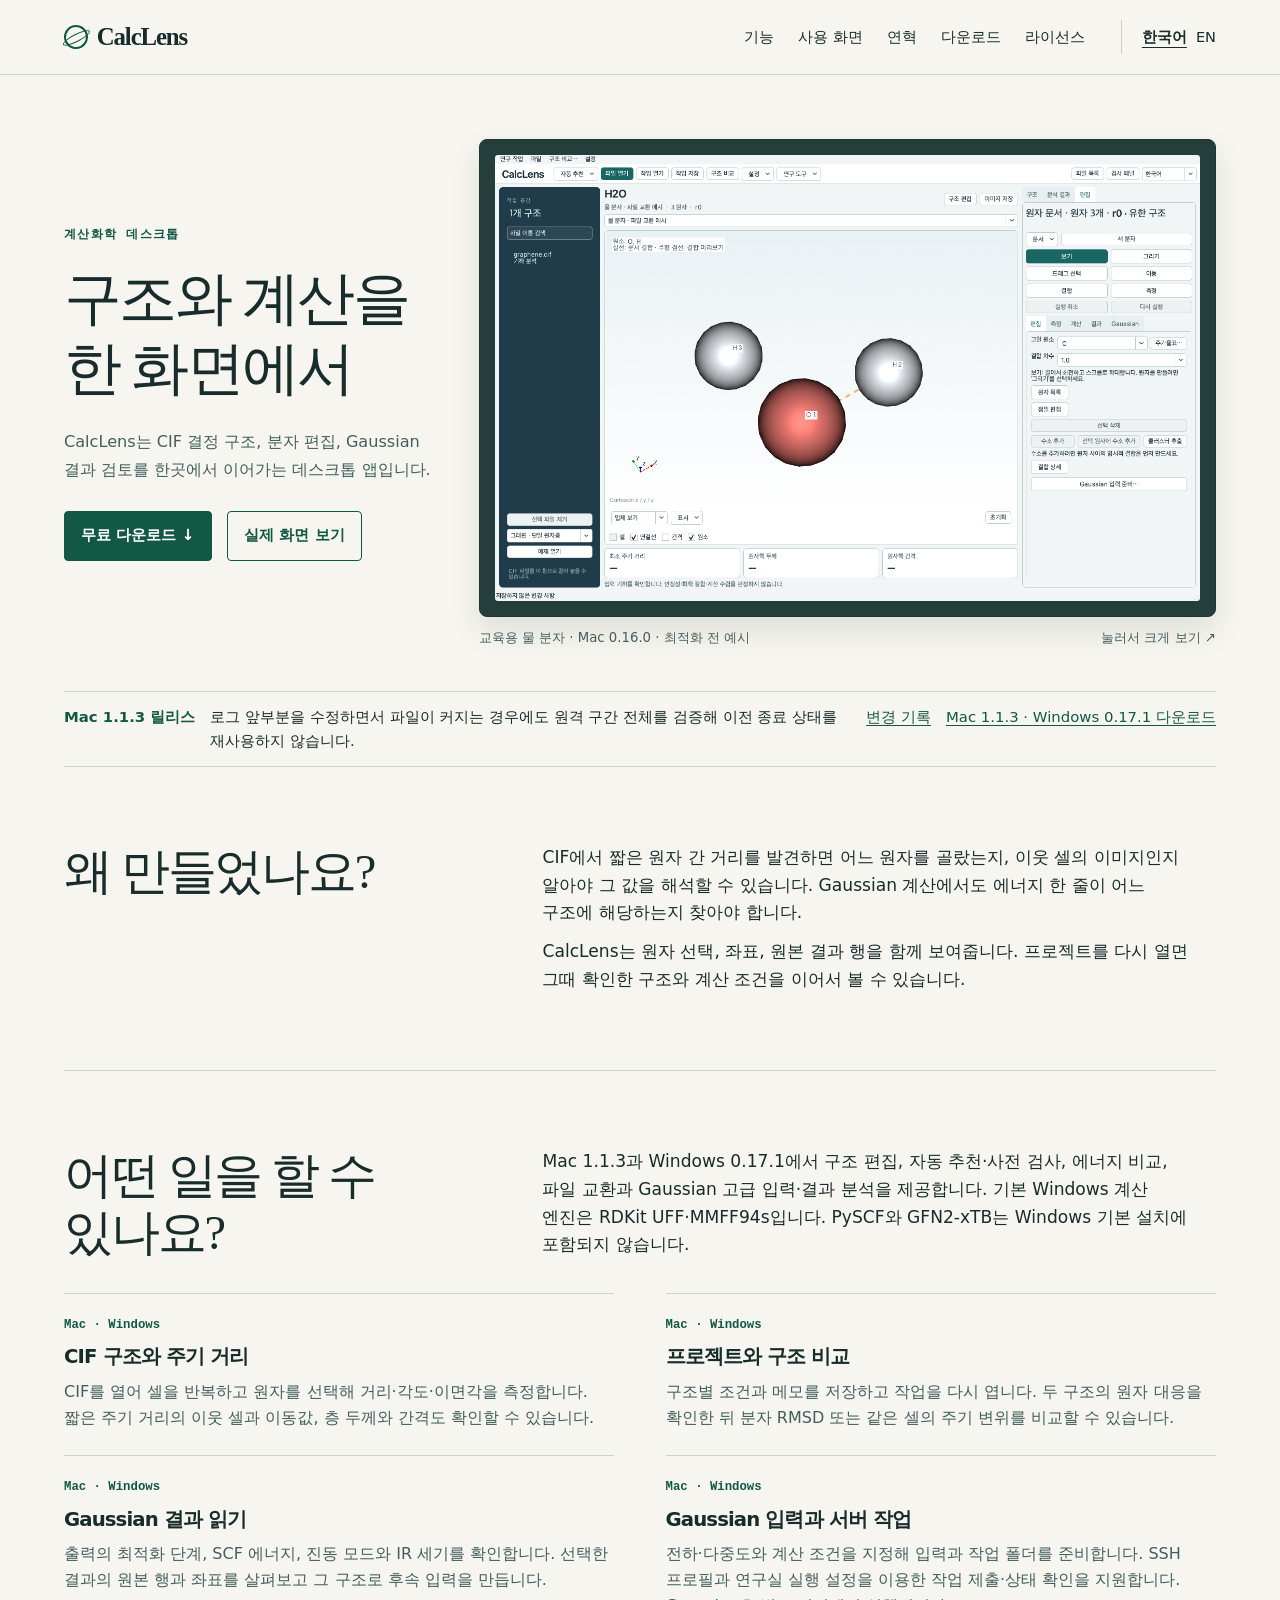
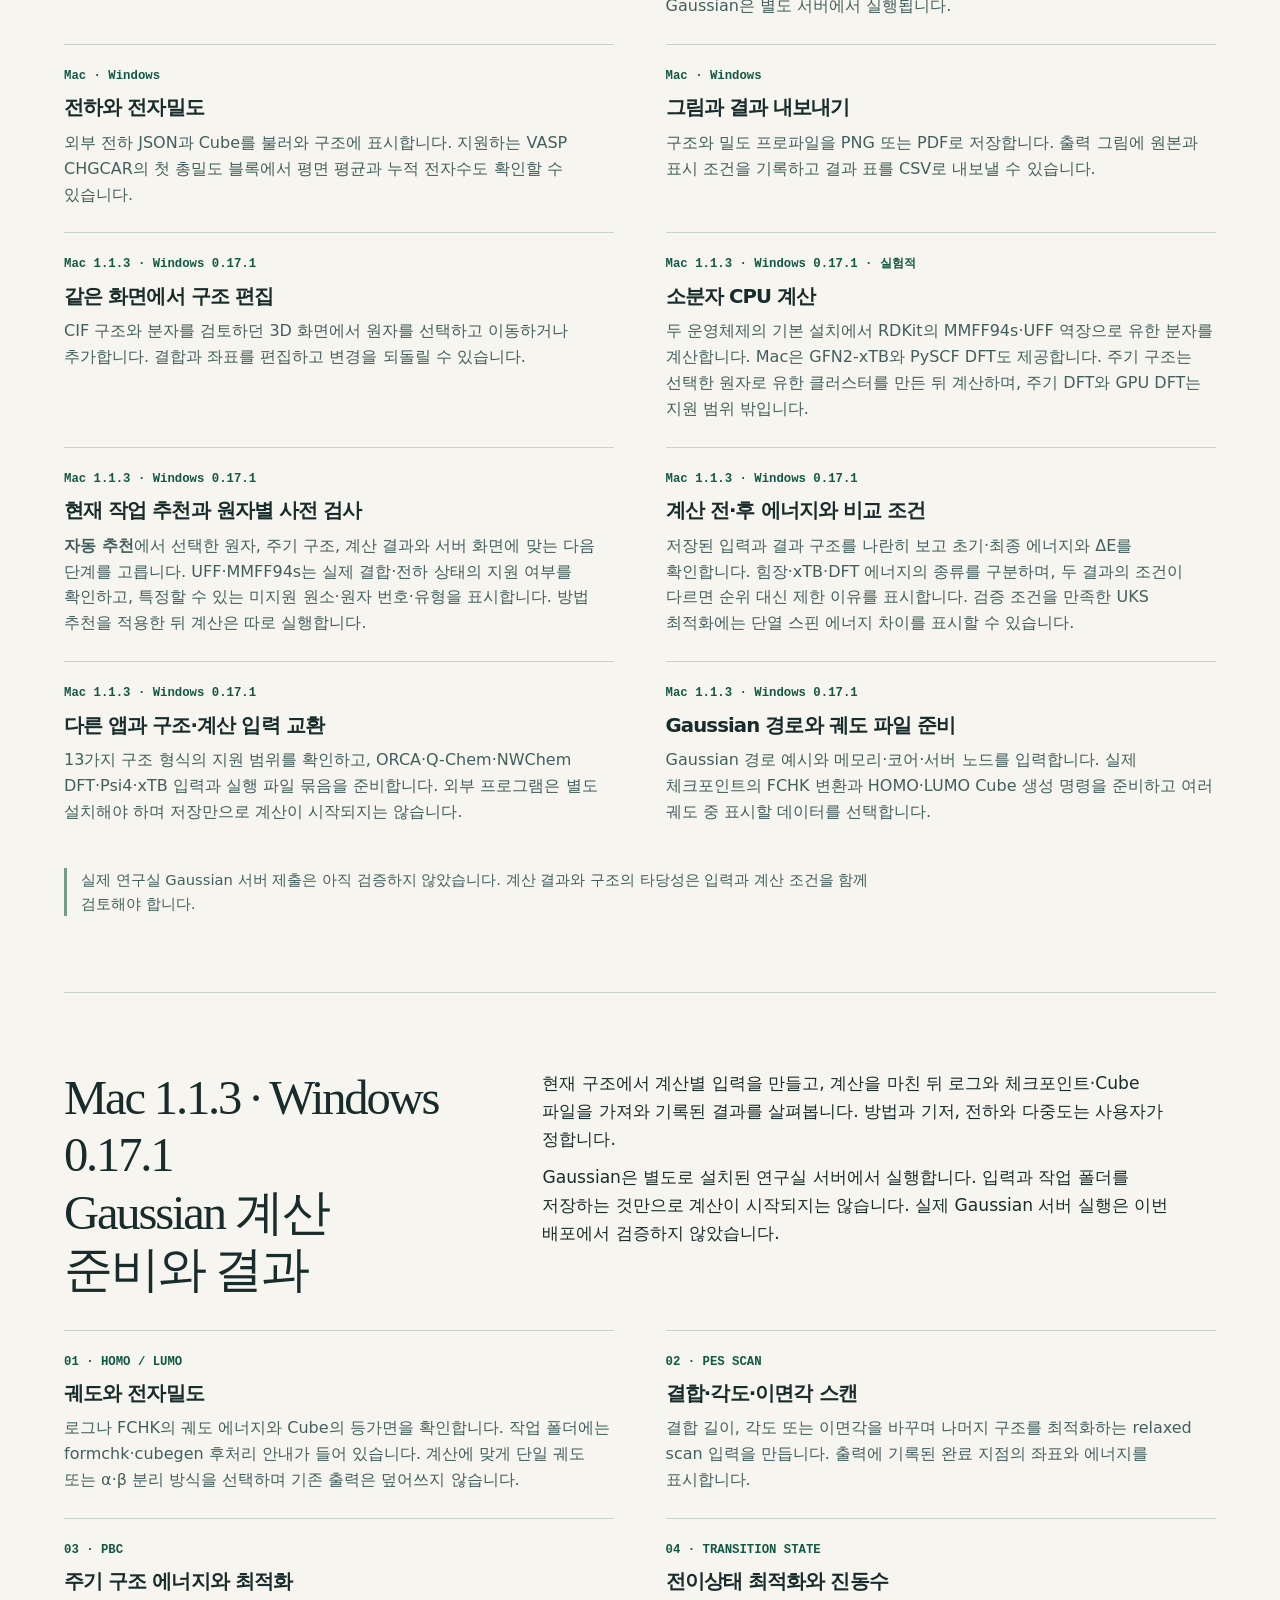
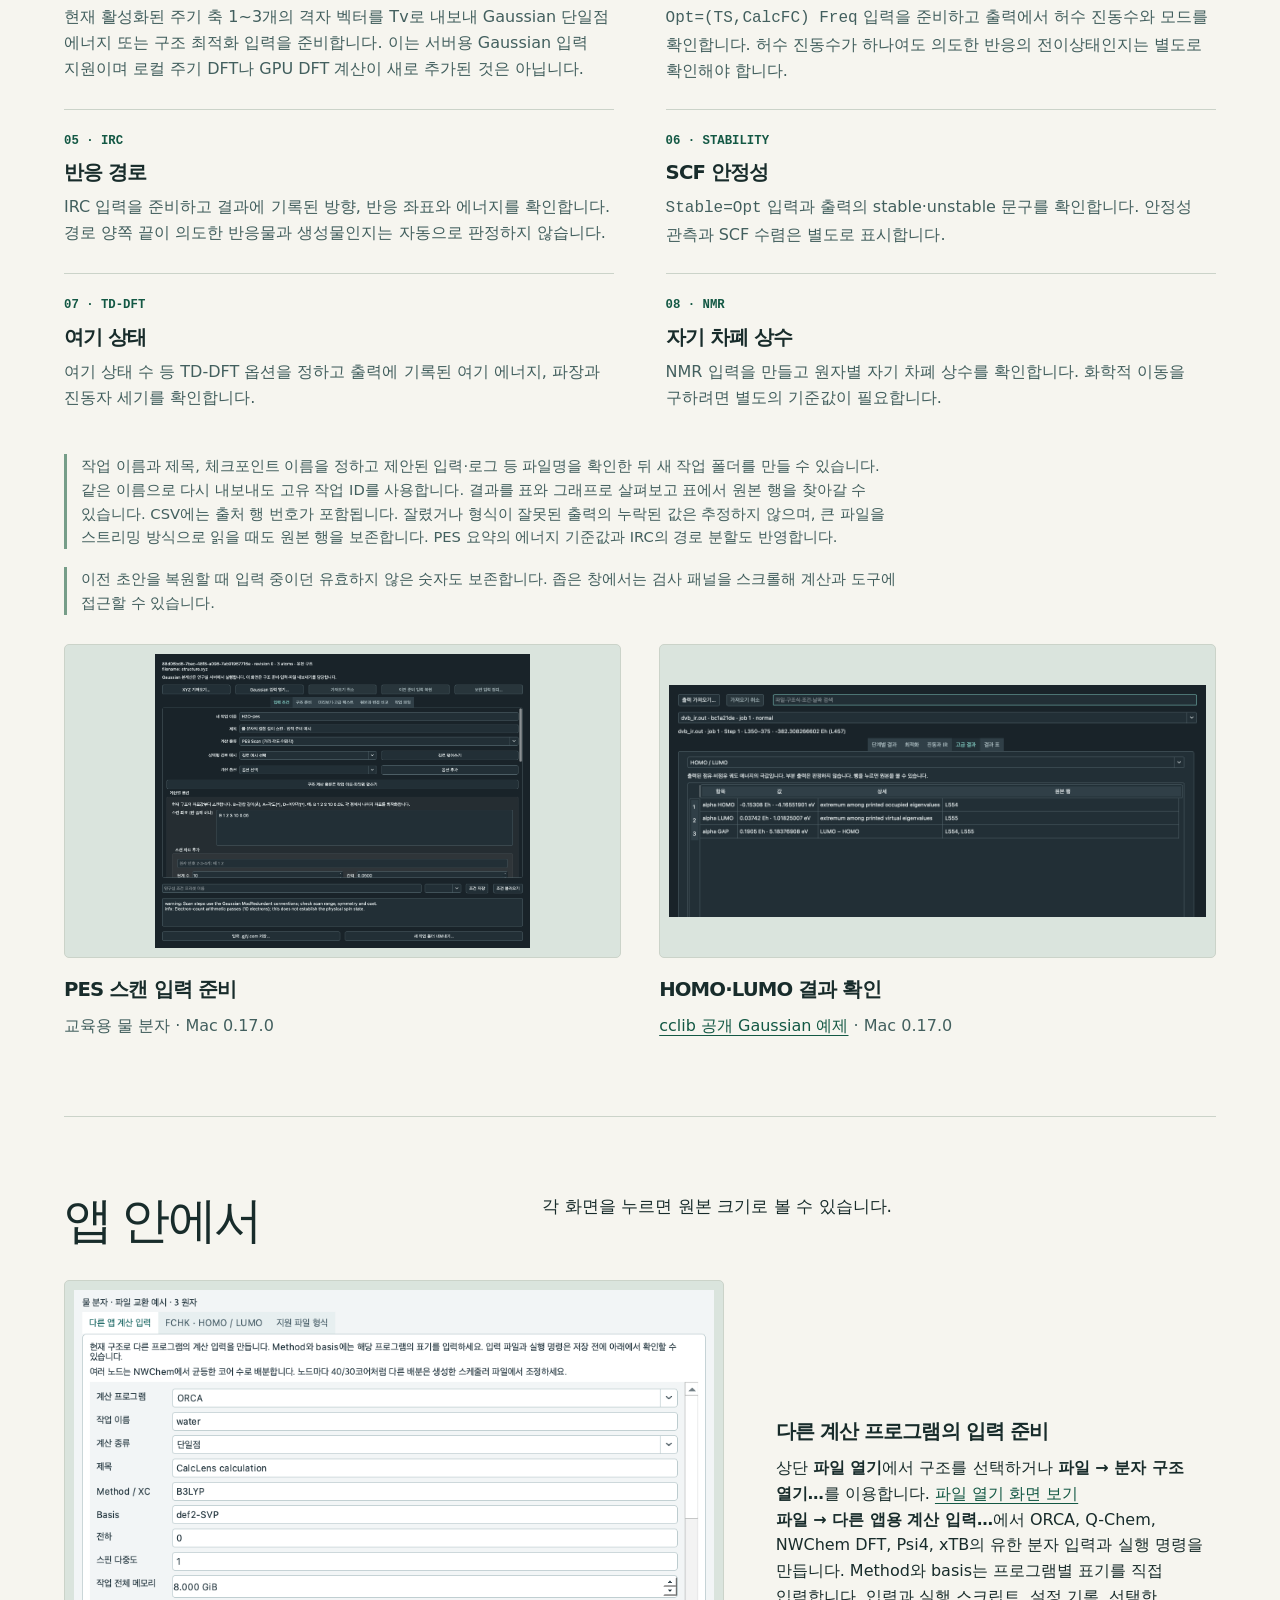
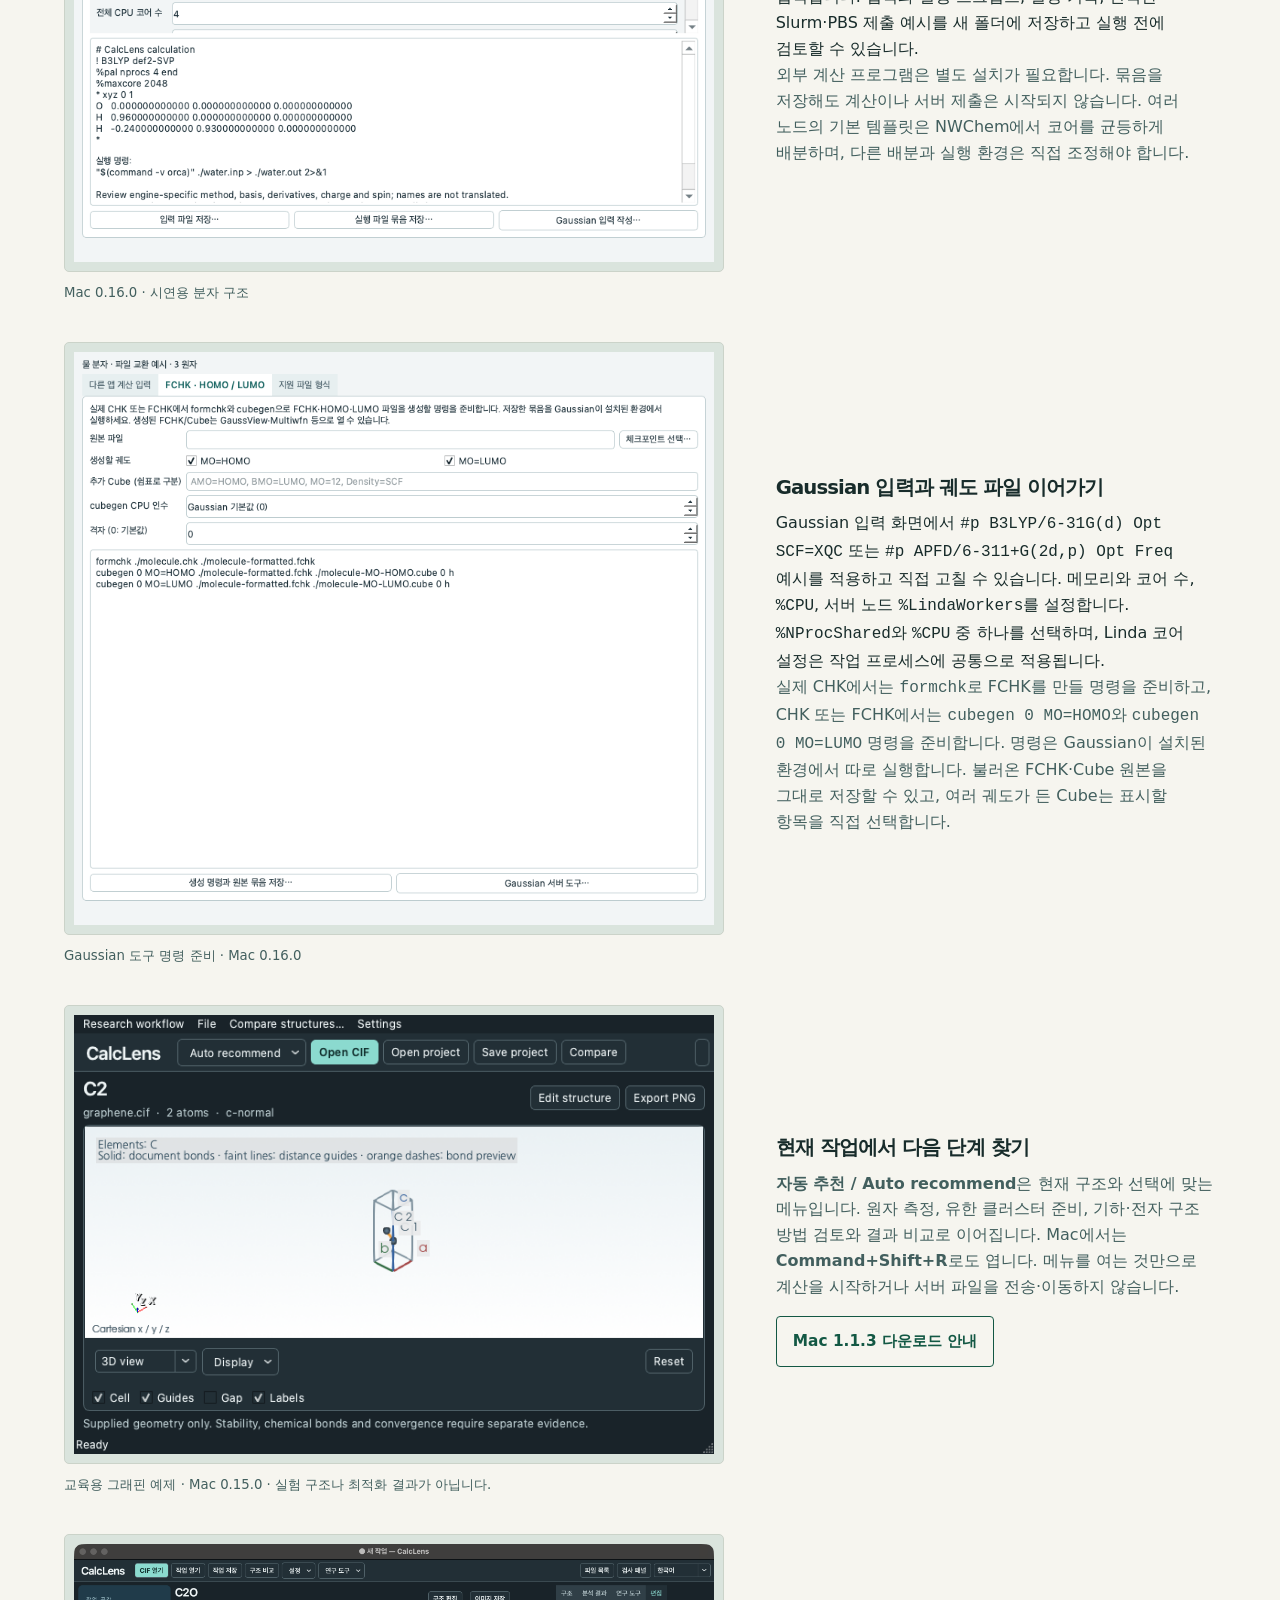
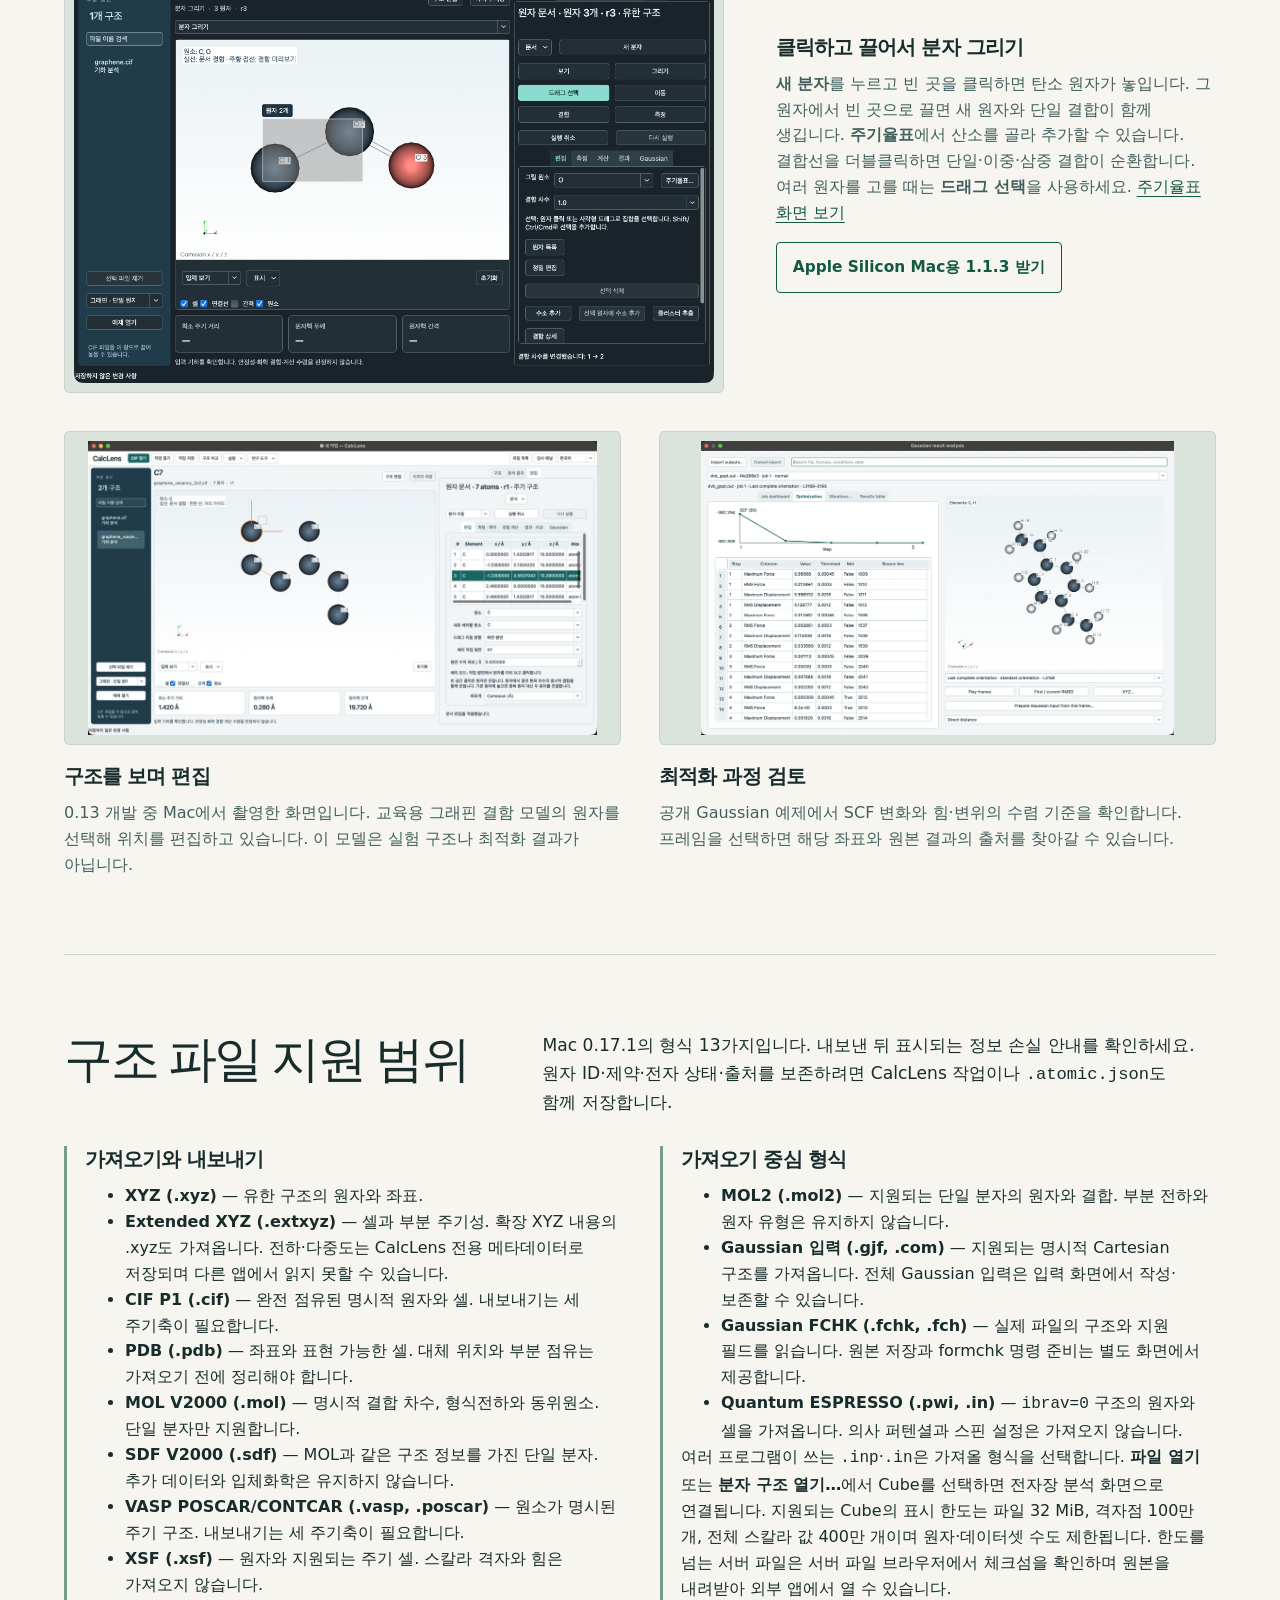
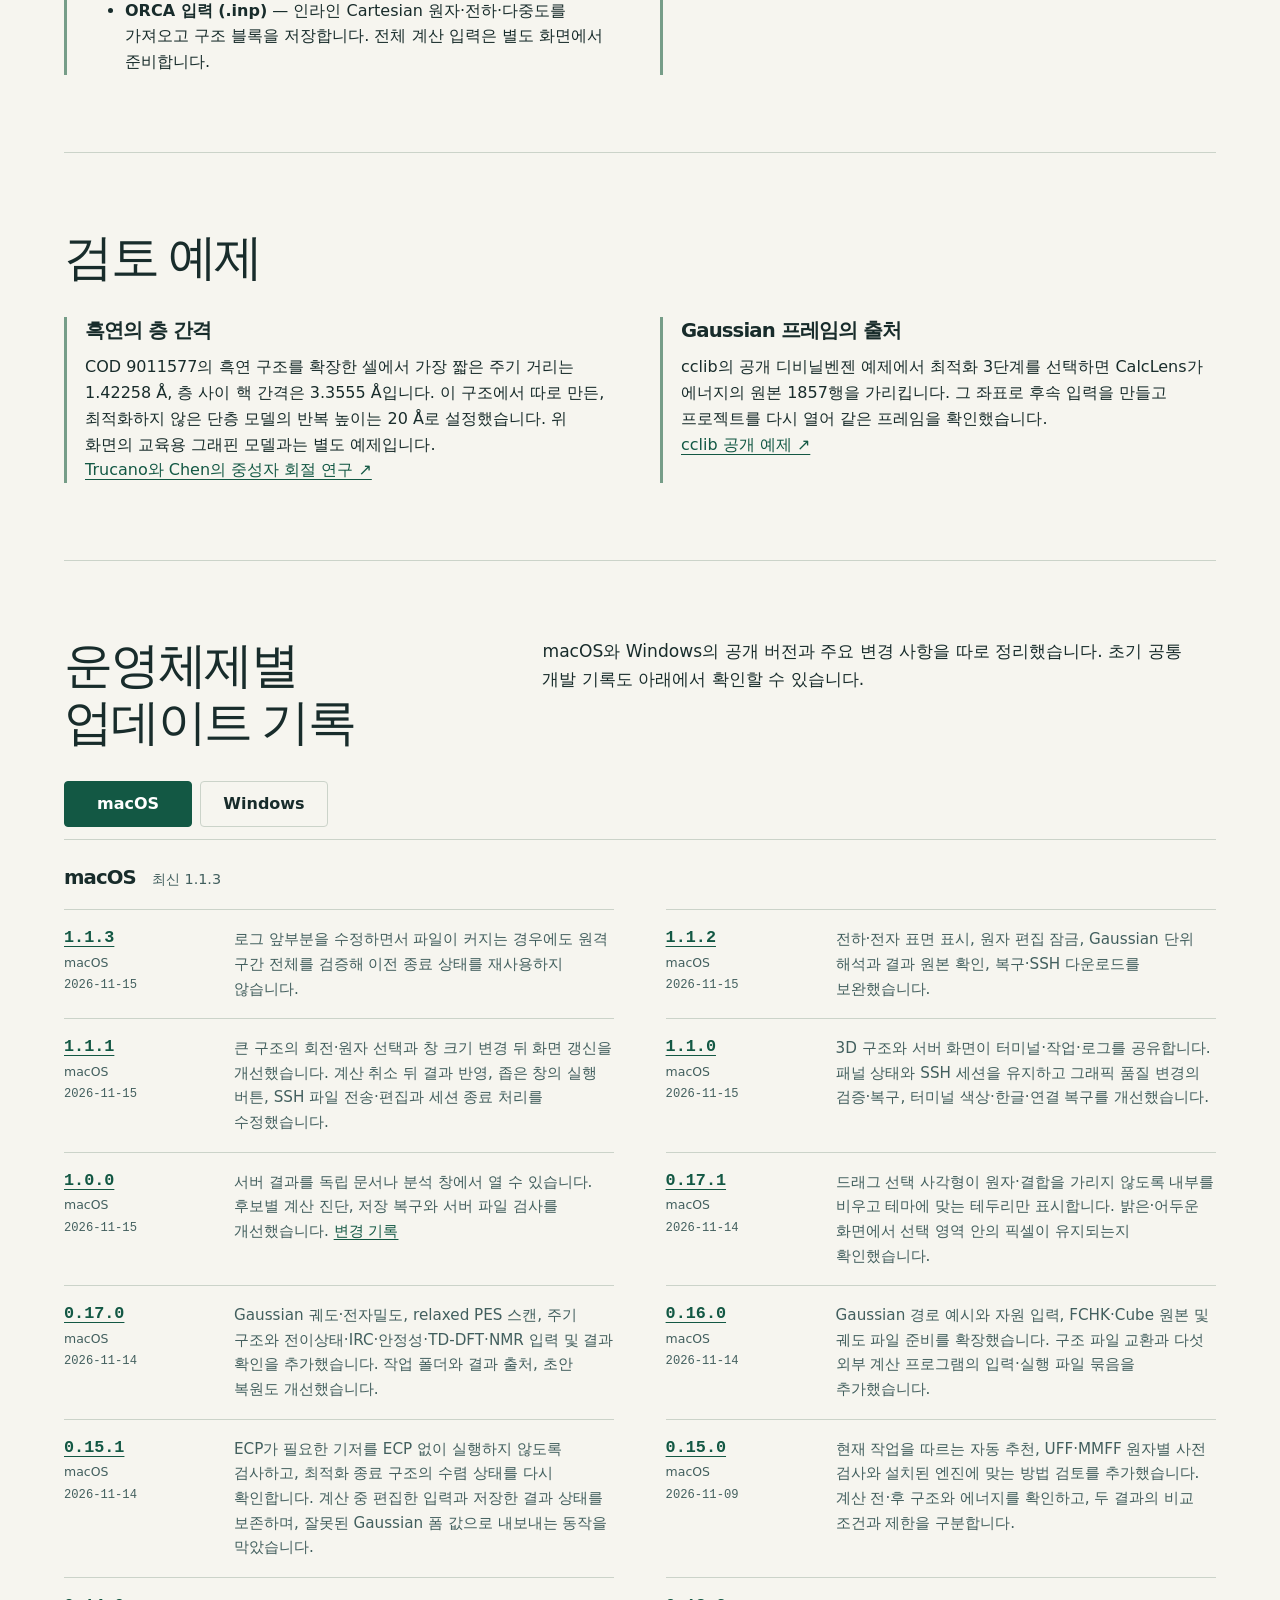
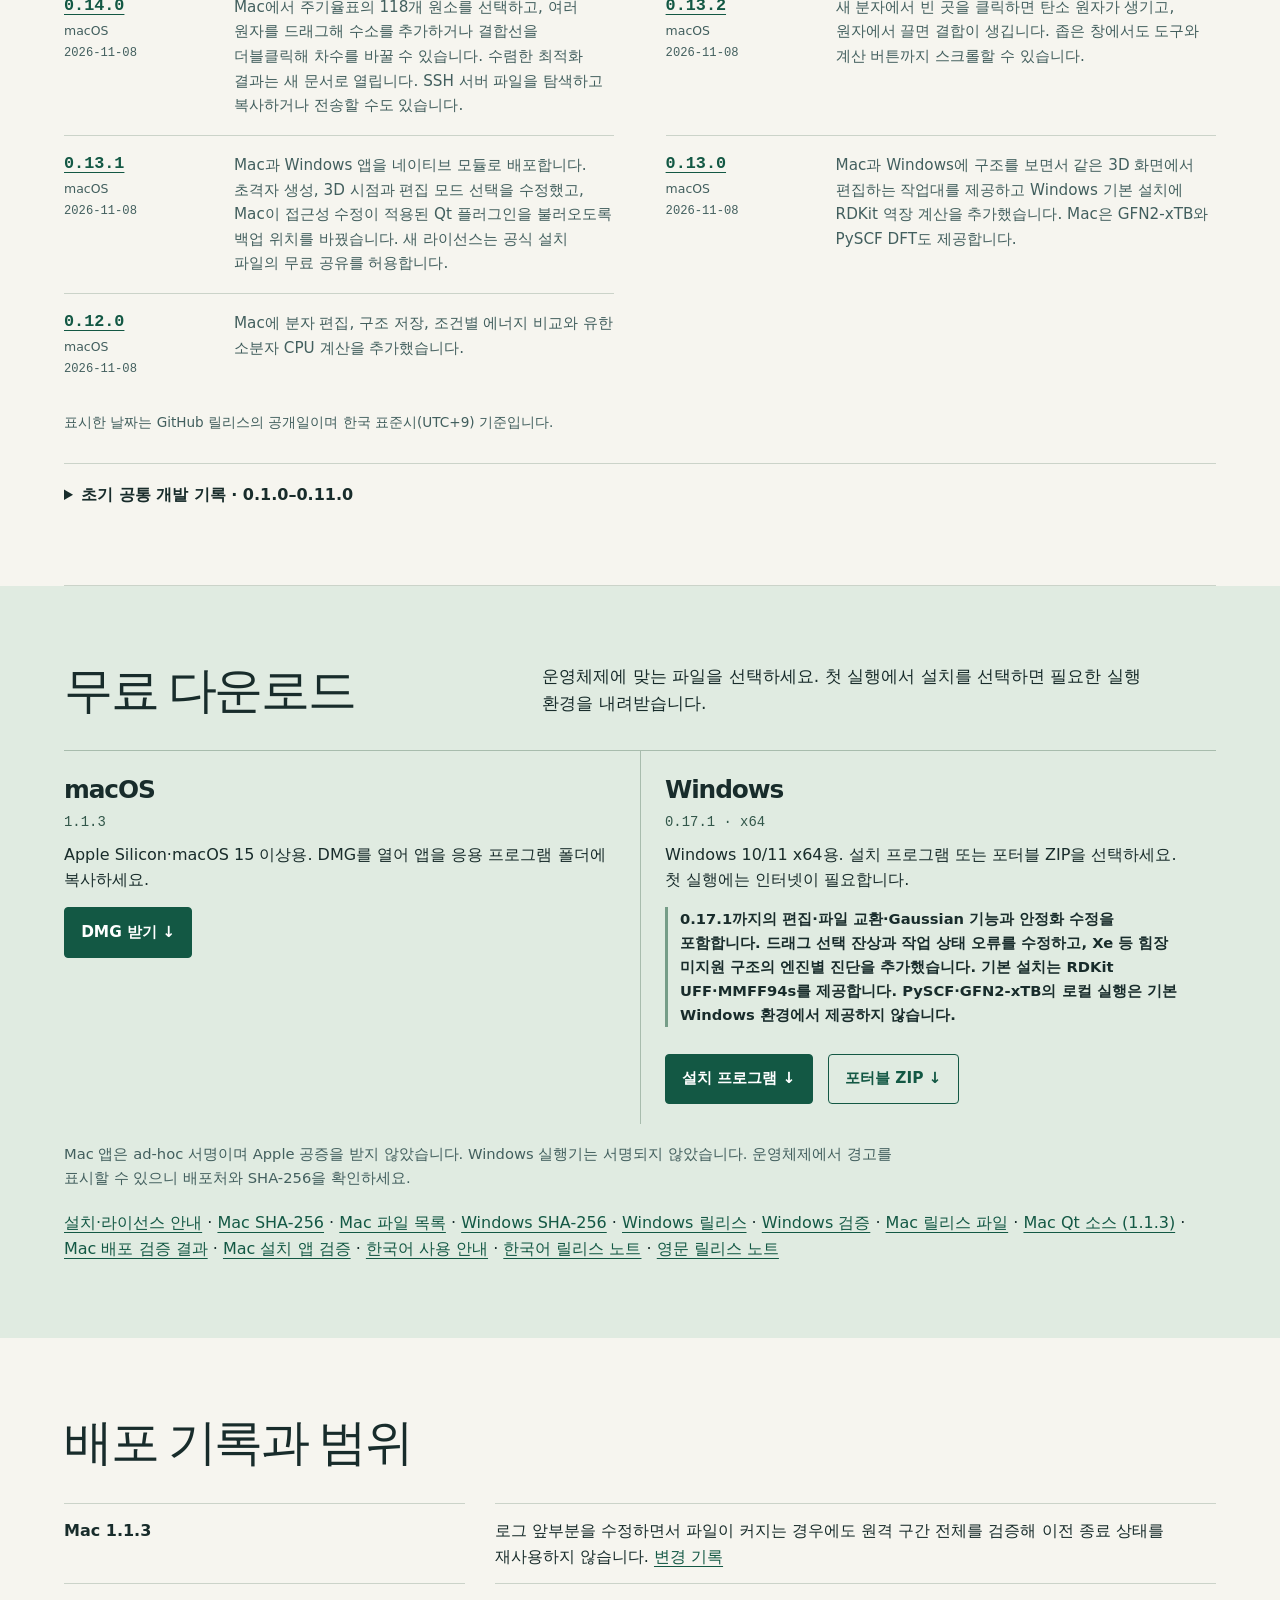
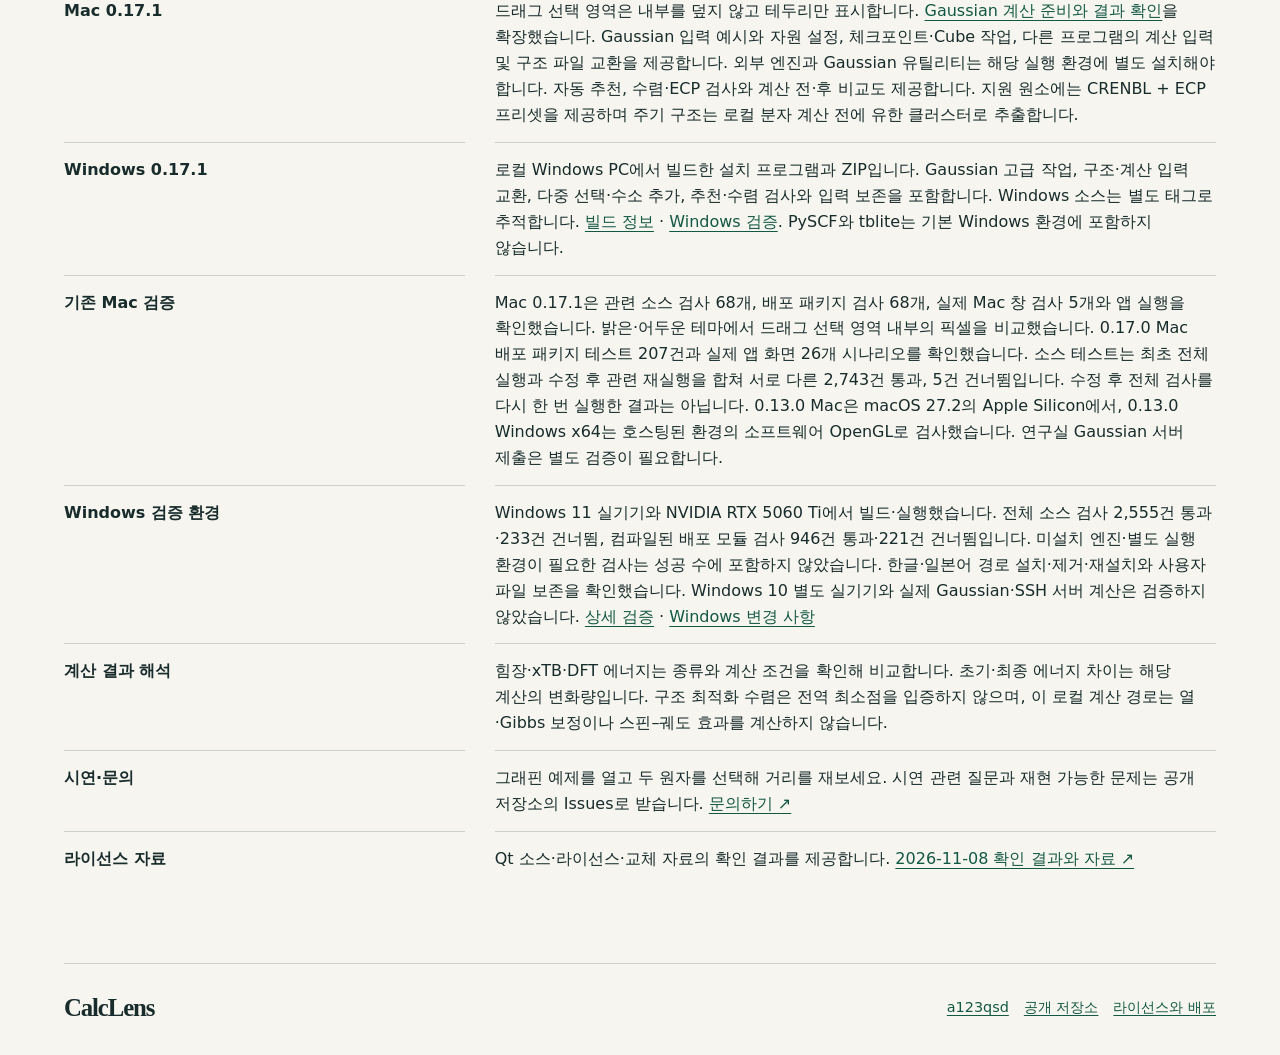
==== commit b6c05a63: "Publish Mac 1.1.3 remote log integrity fix and verified install links" ====
--- a/index.html
+++ b/index.html
@@ -1,4 +1,4 @@
-<!doctype html><html lang="ko"><head><meta charset="utf-8"><meta name="viewport" content="width=device-width,initial-scale=1"><meta name="theme-color" content="#f6f5ef"><meta name="description" content="CalcLens 데스크톱의 실제 화면, 계산화학 검토 예제, Mac·Windows 다운로드와 배포 조건."><link rel="icon" href="data:,"><title>CalcLens · 결정·분자 구조 작업대</title><link rel="stylesheet" href="site.css?v=1.1.2"><script src="history-tabs.js?v=1.1.2" defer></script></head><body><a class="skip" href="#content">본문으로</a><header class="mast"><div class="shell mast-inner"><a href="index.html" class="brand"><i aria-hidden="true" class="brand-mark"></i>CalcLens</a><nav class="nav" aria-label="주 메뉴"><a href="index.html#features">기능</a><a href="index.html#workflows">사용 화면</a><a href="index.html#history">연혁</a><a href="index.html#downloads">다운로드</a><a href="licenses.html">라이선스</a></nav><nav class="locale" aria-label="언어"><a href="index.html" class="chosen" lang="ko" hreflang="ko" aria-current="page">한국어</a><a href="en.html" lang="en" hreflang="en">EN</a></nav></div></header><main id="content"><section class="hero shell"><div class="hero-grid"><div class="hero-copy"><div class="kicker">계산화학 데스크톱</div><h1>구조와 계산을 <br>한 화면에서</h1><p>CalcLens는 CIF 결정 구조, 분자 편집, Gaussian 결과 검토를 한곳에서 이어가는 데스크톱 앱입니다.</p><div class="buttonrow"><a href="#downloads" class="button">무료 다운로드 ↓</a><a href="#workflows" class="button secondary">실제 화면 보기</a></div></div><figure><div class="screen"><a href="assets/open-files-0.16.0.png"><img width="1360" height="860" src="assets/open-files-0.16.0.png" alt="파일 열기 버튼과 교육용 물 분자 예시를 표시한 실제 Mac 0.16.0 앱 창" fetchpriority="high"></a></div><figcaption class="caption"><span>교육용 물 분자 · Mac 0.16.0 · 최적화 전 예시</span><span>눌러서 크게 보기 ↗</span></figcaption></figure></div></section><div class="shell"><aside class="release-strip"><b>Mac 1.1.2 릴리스</b><span>전하·전자 표면 표시, 원자 편집 잠금, Gaussian 단위 해석과 결과 원본 확인, 복구·SSH 다운로드를 보완했습니다.</span><a href="https://github.com/a123qsd/calclens-showcase/releases/tag/v1.1.2">변경 기록</a><a href="#downloads">Mac 1.1.2 · Windows 0.17.1 다운로드</a></aside><section class="section" id="project"><div class="section-head"><h2>왜 만들었나요?</h2><div><p>CIF에서 짧은 원자 간 거리를 발견하면 어느 원자를 골랐는지, 이웃 셀의 이미지인지 알아야 그 값을 해석할 수 있습니다. Gaussian 계산에서도 에너지 한 줄이 어느 구조에 해당하는지 찾아야 합니다.</p><p>CalcLens는 원자 선택, 좌표, 원본 결과 행을 함께 보여줍니다. 프로젝트를 다시 열면 그때 확인한 구조와 계산 조건을 이어서 볼 수 있습니다.</p></div></div></section><section class="section" id="features"><div class="section-head"><h2>어떤 일을 할 수 있나요?</h2><p>Mac 1.1.2와 Windows 0.17.1에서 구조 편집, 자동 추천·사전 검사, 에너지 비교, 파일 교환과 Gaussian 고급 입력·결과 분석을 제공합니다. 기본 Windows 계산 엔진은 RDKit UFF·MMFF94s입니다. PySCF와 GFN2-xTB는 Windows 기본 설치에 포함되지 않습니다.</p></div><div class="capabilities"><article class="capability"><span class="capability-platform">Mac · Windows</span><h3>CIF 구조와 주기 거리</h3><p>CIF를 열어 셀을 반복하고 원자를 선택해 거리·각도·이면각을 측정합니다. 짧은 주기 거리의 이웃 셀과 이동값, 층 두께와 간격도 확인할 수 있습니다.</p></article><article class="capability"><span class="capability-platform">Mac · Windows</span><h3>프로젝트와 구조 비교</h3><p>구조별 조건과 메모를 저장하고 작업을 다시 엽니다. 두 구조의 원자 대응을 확인한 뒤 분자 RMSD 또는 같은 셀의 주기 변위를 비교할 수 있습니다.</p></article><article class="capability"><span class="capability-platform">Mac · Windows</span><h3>Gaussian 결과 읽기</h3><p>출력의 최적화 단계, SCF 에너지, 진동 모드와 IR 세기를 확인합니다. 선택한 결과의 원본 행과 좌표를 살펴보고 그 구조로 후속 입력을 만듭니다.</p></article><article class="capability"><span class="capability-platform">Mac · Windows</span><h3>Gaussian 입력과 서버 작업</h3><p>전하·다중도와 계산 조건을 지정해 입력과 작업 폴더를 준비합니다. SSH 프로필과 연구실 실행 설정을 이용한 작업 제출·상태 확인을 지원합니다. Gaussian은 별도 서버에서 실행됩니다.</p></article><article class="capability"><span class="capability-platform">Mac · Windows</span><h3>전하와 전자밀도</h3><p>외부 전하 JSON과 Cube를 불러와 구조에 표시합니다. 지원하는 VASP CHGCAR의 첫 총밀도 블록에서 평면 평균과 누적 전자수도 확인할 수 있습니다.</p></article><article class="capability"><span class="capability-platform">Mac · Windows</span><h3>그림과 결과 내보내기</h3><p>구조와 밀도 프로파일을 PNG 또는 PDF로 저장합니다. 출력 그림에 원본과 표시 조건을 기록하고 결과 표를 CSV로 내보낼 수 있습니다.</p></article><article class="capability"><span class="capability-platform">Mac 1.1.2 · Windows 0.17.1</span><h3>같은 화면에서 구조 편집</h3><p>CIF 구조와 분자를 검토하던 3D 화면에서 원자를 선택하고 이동하거나 추가합니다. 결합과 좌표를 편집하고 변경을 되돌릴 수 있습니다.</p></article><article class="capability"><span class="capability-platform">Mac 1.1.2 · Windows 0.17.1 · 실험적</span><h3>소분자 CPU 계산</h3><p>두 운영체제의 기본 설치에서 RDKit의 MMFF94s·UFF 역장으로 유한 분자를 계산합니다. Mac은 GFN2-xTB와 PySCF DFT도 제공합니다. 주기 구조는 선택한 원자로 유한 클러스터를 만든 뒤 계산하며, 주기 DFT와 GPU DFT는 지원 범위 밖입니다.</p></article><article class="capability"><span class="capability-platform">Mac 1.1.2 · Windows 0.17.1</span><h3>현재 작업 추천과 원자별 사전 검사</h3><p><strong>자동 추천</strong>에서 선택한 원자, 주기 구조, 계산 결과와 서버 화면에 맞는 다음 단계를 고릅니다. UFF·MMFF94s는 실제 결합·전하 상태의 지원 여부를 확인하고, 특정할 수 있는 미지원 원소·원자 번호·유형을 표시합니다. 방법 추천을 적용한 뒤 계산은 따로 실행합니다.</p></article><article class="capability"><span class="capability-platform">Mac 1.1.2 · Windows 0.17.1</span><h3>계산 전·후 에너지와 비교 조건</h3><p>저장된 입력과 결과 구조를 나란히 보고 초기·최종 에너지와 ΔE를 확인합니다. 힘장·xTB·DFT 에너지의 종류를 구분하며, 두 결과의 조건이 다르면 순위 대신 제한 이유를 표시합니다. 검증 조건을 만족한 UKS 최적화에는 단열 스핀 에너지 차이를 표시할 수 있습니다.</p></article><article class="capability"><span class="capability-platform">Mac 1.1.2 · Windows 0.17.1</span><h3>다른 앱과 구조·계산 입력 교환</h3><p>13가지 구조 형식의 지원 범위를 확인하고, ORCA·Q-Chem·NWChem DFT·Psi4·xTB 입력과 실행 파일 묶음을 준비합니다. 외부 프로그램은 별도 설치해야 하며 저장만으로 계산이 시작되지는 않습니다.</p></article><article class="capability"><span class="capability-platform">Mac 1.1.2 · Windows 0.17.1</span><h3>Gaussian 경로와 궤도 파일 준비</h3><p>Gaussian 경로 예시와 메모리·코어·서버 노드를 입력합니다. 실제 체크포인트의 FCHK 변환과 HOMO·LUMO Cube 생성 명령을 준비하고 여러 궤도 중 표시할 데이터를 선택합니다.</p></article></div><p class="feature-note">실제 연구실 Gaussian 서버 제출은 아직 검증하지 않았습니다. 계산 결과와 구조의 타당성은 입력과 계산 조건을 함께 검토해야 합니다.</p></section><section class="section" id="gaussian-advanced"><div class="section-head"><h2>Mac 1.1.2 · Windows 0.17.1<br>Gaussian 계산 준비와 결과</h2><div><p>현재 구조에서 계산별 입력을 만들고, 계산을 마친 뒤 로그와 체크포인트·Cube 파일을 가져와 기록된 결과를 살펴봅니다. 방법과 기저, 전하와 다중도는 사용자가 정합니다.</p><p>Gaussian은 별도로 설치된 연구실 서버에서 실행합니다. 입력과 작업 폴더를 저장하는 것만으로 계산이 시작되지는 않습니다. 실제 Gaussian 서버 실행은 이번 배포에서 검증하지 않았습니다.</p></div></div><div class="capabilities">
+<!doctype html><html lang="ko"><head><meta charset="utf-8"><meta name="viewport" content="width=device-width,initial-scale=1"><meta name="theme-color" content="#f6f5ef"><meta name="description" content="CalcLens 데스크톱의 실제 화면, 계산화학 검토 예제, Mac·Windows 다운로드와 배포 조건."><link rel="icon" href="data:,"><title>CalcLens · 결정·분자 구조 작업대</title><link rel="stylesheet" href="site.css?v=1.1.3"><script src="history-tabs.js?v=1.1.3" defer></script></head><body><a class="skip" href="#content">본문으로</a><header class="mast"><div class="shell mast-inner"><a href="index.html" class="brand"><i aria-hidden="true" class="brand-mark"></i>CalcLens</a><nav class="nav" aria-label="주 메뉴"><a href="index.html#features">기능</a><a href="index.html#workflows">사용 화면</a><a href="index.html#history">연혁</a><a href="index.html#downloads">다운로드</a><a href="licenses.html">라이선스</a></nav><nav class="locale" aria-label="언어"><a href="index.html" class="chosen" lang="ko" hreflang="ko" aria-current="page">한국어</a><a href="en.html" lang="en" hreflang="en">EN</a></nav></div></header><main id="content"><section class="hero shell"><div class="hero-grid"><div class="hero-copy"><div class="kicker">계산화학 데스크톱</div><h1>구조와 계산을 <br>한 화면에서</h1><p>CalcLens는 CIF 결정 구조, 분자 편집, Gaussian 결과 검토를 한곳에서 이어가는 데스크톱 앱입니다.</p><div class="buttonrow"><a href="#downloads" class="button">무료 다운로드 ↓</a><a href="#workflows" class="button secondary">실제 화면 보기</a></div></div><figure><div class="screen"><a href="assets/open-files-0.16.0.png"><img width="1360" height="860" src="assets/open-files-0.16.0.png" alt="파일 열기 버튼과 교육용 물 분자 예시를 표시한 실제 Mac 0.16.0 앱 창" fetchpriority="high"></a></div><figcaption class="caption"><span>교육용 물 분자 · Mac 0.16.0 · 최적화 전 예시</span><span>눌러서 크게 보기 ↗</span></figcaption></figure></div></section><div class="shell"><aside class="release-strip"><b>Mac 1.1.3 릴리스</b><span>로그 앞부분을 수정하면서 파일이 커지는 경우에도 원격 구간 전체를 검증해 이전 종료 상태를 재사용하지 않습니다.</span><a href="https://github.com/a123qsd/calclens-showcase/releases/tag/v1.1.3">변경 기록</a><a href="#downloads">Mac 1.1.3 · Windows 0.17.1 다운로드</a></aside><section class="section" id="project"><div class="section-head"><h2>왜 만들었나요?</h2><div><p>CIF에서 짧은 원자 간 거리를 발견하면 어느 원자를 골랐는지, 이웃 셀의 이미지인지 알아야 그 값을 해석할 수 있습니다. Gaussian 계산에서도 에너지 한 줄이 어느 구조에 해당하는지 찾아야 합니다.</p><p>CalcLens는 원자 선택, 좌표, 원본 결과 행을 함께 보여줍니다. 프로젝트를 다시 열면 그때 확인한 구조와 계산 조건을 이어서 볼 수 있습니다.</p></div></div></section><section class="section" id="features"><div class="section-head"><h2>어떤 일을 할 수 있나요?</h2><p>Mac 1.1.3과 Windows 0.17.1에서 구조 편집, 자동 추천·사전 검사, 에너지 비교, 파일 교환과 Gaussian 고급 입력·결과 분석을 제공합니다. 기본 Windows 계산 엔진은 RDKit UFF·MMFF94s입니다. PySCF와 GFN2-xTB는 Windows 기본 설치에 포함되지 않습니다.</p></div><div class="capabilities"><article class="capability"><span class="capability-platform">Mac · Windows</span><h3>CIF 구조와 주기 거리</h3><p>CIF를 열어 셀을 반복하고 원자를 선택해 거리·각도·이면각을 측정합니다. 짧은 주기 거리의 이웃 셀과 이동값, 층 두께와 간격도 확인할 수 있습니다.</p></article><article class="capability"><span class="capability-platform">Mac · Windows</span><h3>프로젝트와 구조 비교</h3><p>구조별 조건과 메모를 저장하고 작업을 다시 엽니다. 두 구조의 원자 대응을 확인한 뒤 분자 RMSD 또는 같은 셀의 주기 변위를 비교할 수 있습니다.</p></article><article class="capability"><span class="capability-platform">Mac · Windows</span><h3>Gaussian 결과 읽기</h3><p>출력의 최적화 단계, SCF 에너지, 진동 모드와 IR 세기를 확인합니다. 선택한 결과의 원본 행과 좌표를 살펴보고 그 구조로 후속 입력을 만듭니다.</p></article><article class="capability"><span class="capability-platform">Mac · Windows</span><h3>Gaussian 입력과 서버 작업</h3><p>전하·다중도와 계산 조건을 지정해 입력과 작업 폴더를 준비합니다. SSH 프로필과 연구실 실행 설정을 이용한 작업 제출·상태 확인을 지원합니다. Gaussian은 별도 서버에서 실행됩니다.</p></article><article class="capability"><span class="capability-platform">Mac · Windows</span><h3>전하와 전자밀도</h3><p>외부 전하 JSON과 Cube를 불러와 구조에 표시합니다. 지원하는 VASP CHGCAR의 첫 총밀도 블록에서 평면 평균과 누적 전자수도 확인할 수 있습니다.</p></article><article class="capability"><span class="capability-platform">Mac · Windows</span><h3>그림과 결과 내보내기</h3><p>구조와 밀도 프로파일을 PNG 또는 PDF로 저장합니다. 출력 그림에 원본과 표시 조건을 기록하고 결과 표를 CSV로 내보낼 수 있습니다.</p></article><article class="capability"><span class="capability-platform">Mac 1.1.3 · Windows 0.17.1</span><h3>같은 화면에서 구조 편집</h3><p>CIF 구조와 분자를 검토하던 3D 화면에서 원자를 선택하고 이동하거나 추가합니다. 결합과 좌표를 편집하고 변경을 되돌릴 수 있습니다.</p></article><article class="capability"><span class="capability-platform">Mac 1.1.3 · Windows 0.17.1 · 실험적</span><h3>소분자 CPU 계산</h3><p>두 운영체제의 기본 설치에서 RDKit의 MMFF94s·UFF 역장으로 유한 분자를 계산합니다. Mac은 GFN2-xTB와 PySCF DFT도 제공합니다. 주기 구조는 선택한 원자로 유한 클러스터를 만든 뒤 계산하며, 주기 DFT와 GPU DFT는 지원 범위 밖입니다.</p></article><article class="capability"><span class="capability-platform">Mac 1.1.3 · Windows 0.17.1</span><h3>현재 작업 추천과 원자별 사전 검사</h3><p><strong>자동 추천</strong>에서 선택한 원자, 주기 구조, 계산 결과와 서버 화면에 맞는 다음 단계를 고릅니다. UFF·MMFF94s는 실제 결합·전하 상태의 지원 여부를 확인하고, 특정할 수 있는 미지원 원소·원자 번호·유형을 표시합니다. 방법 추천을 적용한 뒤 계산은 따로 실행합니다.</p></article><article class="capability"><span class="capability-platform">Mac 1.1.3 · Windows 0.17.1</span><h3>계산 전·후 에너지와 비교 조건</h3><p>저장된 입력과 결과 구조를 나란히 보고 초기·최종 에너지와 ΔE를 확인합니다. 힘장·xTB·DFT 에너지의 종류를 구분하며, 두 결과의 조건이 다르면 순위 대신 제한 이유를 표시합니다. 검증 조건을 만족한 UKS 최적화에는 단열 스핀 에너지 차이를 표시할 수 있습니다.</p></article><article class="capability"><span class="capability-platform">Mac 1.1.3 · Windows 0.17.1</span><h3>다른 앱과 구조·계산 입력 교환</h3><p>13가지 구조 형식의 지원 범위를 확인하고, ORCA·Q-Chem·NWChem DFT·Psi4·xTB 입력과 실행 파일 묶음을 준비합니다. 외부 프로그램은 별도 설치해야 하며 저장만으로 계산이 시작되지는 않습니다.</p></article><article class="capability"><span class="capability-platform">Mac 1.1.3 · Windows 0.17.1</span><h3>Gaussian 경로와 궤도 파일 준비</h3><p>Gaussian 경로 예시와 메모리·코어·서버 노드를 입력합니다. 실제 체크포인트의 FCHK 변환과 HOMO·LUMO Cube 생성 명령을 준비하고 여러 궤도 중 표시할 데이터를 선택합니다.</p></article></div><p class="feature-note">실제 연구실 Gaussian 서버 제출은 아직 검증하지 않았습니다. 계산 결과와 구조의 타당성은 입력과 계산 조건을 함께 검토해야 합니다.</p></section><section class="section" id="gaussian-advanced"><div class="section-head"><h2>Mac 1.1.3 · Windows 0.17.1<br>Gaussian 계산 준비와 결과</h2><div><p>현재 구조에서 계산별 입력을 만들고, 계산을 마친 뒤 로그와 체크포인트·Cube 파일을 가져와 기록된 결과를 살펴봅니다. 방법과 기저, 전하와 다중도는 사용자가 정합니다.</p><p>Gaussian은 별도로 설치된 연구실 서버에서 실행합니다. 입력과 작업 폴더를 저장하는 것만으로 계산이 시작되지는 않습니다. 실제 Gaussian 서버 실행은 이번 배포에서 검증하지 않았습니다.</p></div></div><div class="capabilities">
 <article class="capability"><span class="capability-platform">01 · HOMO / LUMO</span><h3>궤도와 전자밀도</h3><p>로그나 FCHK의 궤도 에너지와 Cube의 등가면을 확인합니다. 작업 폴더에는 formchk·cubegen 후처리 안내가 들어 있습니다. 계산에 맞게 단일 궤도 또는 α·β 분리 방식을 선택하며 기존 출력은 덮어쓰지 않습니다.</p></article>
 <article class="capability"><span class="capability-platform">02 · PES SCAN</span><h3>결합·각도·이면각 스캔</h3><p>결합 길이, 각도 또는 이면각을 바꾸며 나머지 구조를 최적화하는 relaxed scan 입력을 만듭니다. 출력에 기록된 완료 지점의 좌표와 에너지를 표시합니다.</p></article>
 <article class="capability"><span class="capability-platform">03 · PBC</span><h3>주기 구조 에너지와 최적화</h3><p>현재 활성화된 주기 축 1~3개의 격자 벡터를 Tv로 내보내 Gaussian 단일점 에너지 또는 구조 최적화 입력을 준비합니다. 이는 서버용 Gaussian 입력 지원이며 로컬 주기 DFT나 GPU DFT 계산이 새로 추가된 것은 아닙니다.</p></article>
@@ -9,12 +9,12 @@
 <article class="capability"><span class="capability-platform">08 · NMR</span><h3>자기 차폐 상수</h3><p>NMR 입력을 만들고 원자별 자기 차폐 상수를 확인합니다. 화학적 이동을 구하려면 별도의 기준값이 필요합니다.</p></article></div>
 <p class="feature-note">작업 이름과 제목, 체크포인트 이름을 정하고 제안된 입력·로그 등 파일명을 확인한 뒤 새 작업 폴더를 만들 수 있습니다. 같은 이름으로 다시 내보내도 고유 작업 ID를 사용합니다. 결과를 표와 그래프로 살펴보고 표에서 원본 행을 찾아갈 수 있습니다. CSV에는 출처 행 번호가 포함됩니다. 잘렸거나 형식이 잘못된 출력의 누락된 값은 추정하지 않으며, 큰 파일을 스트리밍 방식으로 읽을 때도 원본 행을 보존합니다. PES 요약의 에너지 기준값과 IRC의 경로 분할도 반영합니다.</p>
 <p class="feature-note">이전 초안을 복원할 때 입력 중이던 유효하지 않은 숫자도 보존합니다. 좁은 창에서는 검사 패널을 스크롤해 계산과 도구에 접근할 수 있습니다.</p>
-<div class="flows"><article class="workflow"><a class="shot" href="assets/gaussian-jobs-0.17.0.png"><img src="assets/gaussian-jobs-0.17.0.png" width="2120" height="1662" alt="교육용 물 분자의 결합 길이 PES 스캔을 준비하는 Mac 0.17.0 화면" loading="lazy"></a><h3>PES 스캔 입력 준비</h3><p>교육용 물 분자 · Mac 0.17.0</p></article><article class="workflow"><a class="shot" href="assets/gaussian-orbitals-0.17.0.png"><img src="assets/gaussian-orbitals-0.17.0.png" width="2400" height="1040" alt="공개 Gaussian 예제의 HOMO·LUMO 에너지와 원본 행을 보여주는 Mac 0.17.0 화면" loading="lazy"></a><h3>HOMO·LUMO 결과 확인</h3><p><a href="https://github.com/cclib/cclib/blob/0c6e08e0a0d04b308201666793030ef3b77b2973/data/Gaussian/basicGaussian16/dvb_ir.out">cclib 공개 Gaussian 예제</a> · Mac 0.17.0</p></article></div></section><section class="section" id="workflows"><div class="section-head"><h2>앱 안에서</h2><p>각 화면을 누르면 원본 크기로 볼 수 있습니다.</p></div><div class="flows"><article class="workflow drawing-workflow" id="external-inputs"><figure><a class="shot" href="assets/interchange-0.16.0.png"><img src="assets/interchange-0.16.0.png" width="850" height="760" alt="Mac 0.16.0에서 다른 계산 프로그램용 입력과 실행 명령을 준비하는 화면" loading="lazy"></a><figcaption class="caption">Mac 0.16.0 · 시연용 분자 구조</figcaption></figure><div><h3>다른 계산 프로그램의 입력 준비</h3><p>상단 <strong>파일 열기</strong>에서 구조를 선택하거나 <strong>파일 → 분자 구조 열기…</strong>를 이용합니다. <a href="assets/open-files-0.16.0.png">파일 열기 화면 보기</a></p><p><strong>파일 → 다른 앱용 계산 입력…</strong>에서 ORCA, Q-Chem, NWChem DFT, Psi4, xTB의 유한 분자 입력과 실행 명령을 만듭니다. Method와 basis는 프로그램별 표기를 직접 입력합니다. 입력과 실행 스크립트, 설정 기록, 선택한 Slurm·PBS 제출 예시를 새 폴더에 저장하고 실행 전에 검토할 수 있습니다.</p><p>외부 계산 프로그램은 별도 설치가 필요합니다. 묶음을 저장해도 계산이나 서버 제출은 시작되지 않습니다. 여러 노드의 기본 템플릿은 NWChem에서 코어를 균등하게 배분하며, 다른 배분과 실행 환경은 직접 조정해야 합니다.</p></div></article><article class="workflow drawing-workflow" id="checkpoint-tools"><figure><a class="shot" href="assets/checkpoint-tools-0.16.0.png"><img src="assets/checkpoint-tools-0.16.0.png" width="850" height="760" alt="Mac 0.16.0에서 체크포인트와 HOMO·LUMO Cube 생성 명령을 준비하는 화면" loading="lazy"></a><figcaption class="caption">Gaussian 도구 명령 준비 · Mac 0.16.0</figcaption></figure><div><h3>Gaussian 입력과 궤도 파일 이어가기</h3><p>Gaussian 입력 화면에서 <code>#p B3LYP/6-31G(d) Opt SCF=XQC</code> 또는 <code>#p APFD/6-311+G(2d,p) Opt Freq</code> 예시를 적용하고 직접 고칠 수 있습니다. 메모리와 코어 수, <code>%CPU</code>, 서버 노드 <code>%LindaWorkers</code>를 설정합니다. <code>%NProcShared</code>와 <code>%CPU</code> 중 하나를 선택하며, Linda 코어 설정은 작업 프로세스에 공통으로 적용됩니다.</p><p>실제 CHK에서는 <code>formchk</code>로 FCHK를 만들 명령을 준비하고, CHK 또는 FCHK에서는 <code>cubegen 0 MO=HOMO</code>와 <code>cubegen 0 MO=LUMO</code> 명령을 준비합니다. 명령은 Gaussian이 설치된 환경에서 따로 실행합니다. 불러온 FCHK·Cube 원본을 그대로 저장할 수 있고, 여러 궤도가 든 Cube는 표시할 항목을 직접 선택합니다.</p></div></article><article class="workflow drawing-workflow" id="auto-recommend"><figure><a class="shot" href="assets/auto-recommend-0.15.0.png"><img src="assets/auto-recommend-0.15.0.png" width="700" height="480" alt="Mac 0.15.0의 교육용 그래핀 예제와 주 도구 모음의 Auto recommend 버튼" loading="lazy"></a><figcaption class="caption">교육용 그래핀 예제 · Mac 0.15.0 · 실험 구조나 최적화 결과가 아닙니다.</figcaption></figure><div><h3>현재 작업에서 다음 단계 찾기</h3><p><strong>자동 추천 / Auto recommend</strong>은 현재 구조와 선택에 맞는 메뉴입니다. 원자 측정, 유한 클러스터 준비, 기하·전자 구조 방법 검토와 결과 비교로 이어집니다. Mac에서는 <strong>Command+Shift+R</strong>로도 엽니다. 메뉴를 여는 것만으로 계산을 시작하거나 서버 파일을 전송·이동하지 않습니다.</p><a class="button secondary" href="#downloads">Mac 1.1.2 다운로드 안내</a></div></article><article class="workflow drawing-workflow" id="molecule-drawing"><a class="shot" href="assets/molecule-drawing-0.14.0.webp"><img src="assets/molecule-drawing-0.14.0.webp" width="2360" height="1616" alt="CalcLens에서 탄소 두 개를 드래그로 선택하는 장면. 오른쪽 산소는 탄소와 이중 결합으로 이어져 있습니다." loading="lazy"></a><div><h3>클릭하고 끌어서 분자 그리기</h3><p><strong>새 분자</strong>를 누르고 빈 곳을 클릭하면 탄소 원자가 놓입니다. 그 원자에서 빈 곳으로 끌면 새 원자와 단일 결합이 함께 생깁니다. <strong>주기율표</strong>에서 산소를 골라 추가할 수 있습니다. 결합선을 더블클릭하면 단일·이중·삼중 결합이 순환합니다. 여러 원자를 고를 때는 <strong>드래그 선택</strong>을 사용하세요. <a href="assets/periodic-table-0.14.0.webp">주기율표 화면 보기</a></p><a class="button secondary" href="https://github.com/a123qsd/calclens-showcase/releases/download/v1.1.2/CalcLens-1.1.2-macOS-Apple-Silicon.dmg">Apple Silicon Mac용 1.1.2 받기</a></div></article><article class="workflow"><a class="shot" href="assets/integrated-preview.jpg"><img width="1080" height="624" src="assets/integrated-preview.jpg" alt="교육용 그래핀 결함 모델에서 탄소 원자를 선택하고 오른쪽 편집 패널에 좌표를 표시한 macOS 앱 화면" loading="lazy"></a><h3>구조를 보며 편집</h3><p>0.13 개발 중 Mac에서 촬영한 화면입니다. 교육용 그래핀 결함 모델의 원자를 선택해 위치를 편집하고 있습니다. 이 모델은 실험 구조나 최적화 결과가 아닙니다.</p></article><article class="workflow"><a class="shot" href="assets/gaussian.webp"><img width="2100" height="1306" src="assets/gaussian.webp" alt="공개 디비닐벤젠 Gaussian 출력의 SCF 그래프, 수렴 기준 표와 분자 구조를 표시한 실제 앱 창" loading="lazy"></a><h3>최적화 과정 검토</h3><p>공개 Gaussian 예제에서 SCF 변화와 힘·변위의 수렴 기준을 확인합니다. 프레임을 선택하면 해당 좌표와 원본 결과의 출처를 찾아갈 수 있습니다.</p></article></div></section><section class="section" id="geometry-formats"><div class="section-head"><h2>구조 파일 지원 범위</h2><p>Mac 0.17.1의 형식 13가지입니다. 내보낸 뒤 표시되는 정보 손실 안내를 확인하세요. 원자 ID·제약·전자 상태·출처를 보존하려면 CalcLens 작업이나 <code>.atomic.json</code>도 함께 저장합니다.</p></div><div class="cases"><article><h3>가져오기와 내보내기</h3><ul><li><strong>XYZ (.xyz)</strong> — 유한 구조의 원자와 좌표.</li><li><strong>Extended XYZ (.extxyz)</strong> — 셀과 부분 주기성. 확장 XYZ 내용의 .xyz도 가져옵니다. 전하·다중도는 CalcLens 전용 메타데이터로 저장되며 다른 앱에서 읽지 못할 수 있습니다.</li><li><strong>CIF P1 (.cif)</strong> — 완전 점유된 명시적 원자와 셀. 내보내기는 세 주기축이 필요합니다.</li><li><strong>PDB (.pdb)</strong> — 좌표와 표현 가능한 셀. 대체 위치와 부분 점유는 가져오기 전에 정리해야 합니다.</li><li><strong>MOL V2000 (.mol)</strong> — 명시적 결합 차수, 형식전하와 동위원소. 단일 분자만 지원합니다.</li><li><strong>SDF V2000 (.sdf)</strong> — MOL과 같은 구조 정보를 가진 단일 분자. 추가 데이터와 입체화학은 유지하지 않습니다.</li><li><strong>VASP POSCAR/CONTCAR (.vasp, .poscar)</strong> — 원소가 명시된 주기 구조. 내보내기는 세 주기축이 필요합니다.</li><li><strong>XSF (.xsf)</strong> — 원자와 지원되는 주기 셀. 스칼라 격자와 힘은 가져오지 않습니다.</li><li><strong>ORCA 입력 (.inp)</strong> — 인라인 Cartesian 원자·전하·다중도를 가져오고 구조 블록을 저장합니다. 전체 계산 입력은 별도 화면에서 준비합니다.</li></ul></article><article><h3>가져오기 중심 형식</h3><ul><li><strong>MOL2 (.mol2)</strong> — 지원되는 단일 분자의 원자와 결합. 부분 전하와 원자 유형은 유지하지 않습니다.</li><li><strong>Gaussian 입력 (.gjf, .com)</strong> — 지원되는 명시적 Cartesian 구조를 가져옵니다. 전체 Gaussian 입력은 입력 화면에서 작성·보존할 수 있습니다.</li><li><strong>Gaussian FCHK (.fchk, .fch)</strong> — 실제 파일의 구조와 지원 필드를 읽습니다. 원본 저장과 formchk 명령 준비는 별도 화면에서 제공합니다.</li><li><strong>Quantum ESPRESSO (.pwi, .in)</strong> — <code>ibrav=0</code> 구조의 원자와 셀을 가져옵니다. 의사 퍼텐셜과 스핀 설정은 가져오지 않습니다.</li></ul><p>여러 프로그램이 쓰는 <code>.inp</code>·<code>.in</code>은 가져올 형식을 선택합니다. <strong>파일 열기</strong> 또는 <strong>분자 구조 열기…</strong>에서 Cube를 선택하면 전자장 분석 화면으로 연결됩니다. 지원되는 Cube의 표시 한도는 파일 32 MiB, 격자점 100만 개, 전체 스칼라 값 400만 개이며 원자·데이터셋 수도 제한됩니다. 한도를 넘는 서버 파일은 서버 파일 브라우저에서 체크섬을 확인하며 원본을 내려받아 외부 앱에서 열 수 있습니다.</p></article></div></section><section class="section"><h2>검토 예제</h2><div class="cases"><article><h3>흑연의 층 간격</h3><p>COD 9011577의 흑연 구조를 확장한 셀에서 가장 짧은 주기 거리는 1.42258 Å, 층 사이 핵 간격은 3.3555 Å입니다. 이 구조에서 따로 만든, 최적화하지 않은 단층 모델의 반복 높이는 20 Å로 설정했습니다. 위 화면의 교육용 그래핀 모델과는 별도 예제입니다.</p><p><a href="https://doi.org/10.1038/258136a0">Trucano와 Chen의 중성자 회절 연구 ↗</a></p></article><article><h3>Gaussian 프레임의 출처</h3><p>cclib의 공개 디비닐벤젠 예제에서 최적화 3단계를 선택하면 CalcLens가 에너지의 원본 1857행을 가리킵니다. 그 좌표로 후속 입력을 만들고 프로젝트를 다시 열어 같은 프레임을 확인했습니다.</p><p><a href="https://github.com/cclib/cclib/blob/0c6e08e0a0d04b308201666793030ef3b77b2973/data/Gaussian/basicGaussian16/dvb_gopt.out">cclib 공개 예제 ↗</a></p></article></div></section><section class="section" id="history"><div class="section-head"><h2>운영체제별 업데이트 기록</h2><p>macOS와 Windows의 공개 버전과 주요 변경 사항을 따로 정리했습니다. 초기 공통 개발 기록도 아래에서 확인할 수 있습니다.</p></div>
+<div class="flows"><article class="workflow"><a class="shot" href="assets/gaussian-jobs-0.17.0.png"><img src="assets/gaussian-jobs-0.17.0.png" width="2120" height="1662" alt="교육용 물 분자의 결합 길이 PES 스캔을 준비하는 Mac 0.17.0 화면" loading="lazy"></a><h3>PES 스캔 입력 준비</h3><p>교육용 물 분자 · Mac 0.17.0</p></article><article class="workflow"><a class="shot" href="assets/gaussian-orbitals-0.17.0.png"><img src="assets/gaussian-orbitals-0.17.0.png" width="2400" height="1040" alt="공개 Gaussian 예제의 HOMO·LUMO 에너지와 원본 행을 보여주는 Mac 0.17.0 화면" loading="lazy"></a><h3>HOMO·LUMO 결과 확인</h3><p><a href="https://github.com/cclib/cclib/blob/0c6e08e0a0d04b308201666793030ef3b77b2973/data/Gaussian/basicGaussian16/dvb_ir.out">cclib 공개 Gaussian 예제</a> · Mac 0.17.0</p></article></div></section><section class="section" id="workflows"><div class="section-head"><h2>앱 안에서</h2><p>각 화면을 누르면 원본 크기로 볼 수 있습니다.</p></div><div class="flows"><article class="workflow drawing-workflow" id="external-inputs"><figure><a class="shot" href="assets/interchange-0.16.0.png"><img src="assets/interchange-0.16.0.png" width="850" height="760" alt="Mac 0.16.0에서 다른 계산 프로그램용 입력과 실행 명령을 준비하는 화면" loading="lazy"></a><figcaption class="caption">Mac 0.16.0 · 시연용 분자 구조</figcaption></figure><div><h3>다른 계산 프로그램의 입력 준비</h3><p>상단 <strong>파일 열기</strong>에서 구조를 선택하거나 <strong>파일 → 분자 구조 열기…</strong>를 이용합니다. <a href="assets/open-files-0.16.0.png">파일 열기 화면 보기</a></p><p><strong>파일 → 다른 앱용 계산 입력…</strong>에서 ORCA, Q-Chem, NWChem DFT, Psi4, xTB의 유한 분자 입력과 실행 명령을 만듭니다. Method와 basis는 프로그램별 표기를 직접 입력합니다. 입력과 실행 스크립트, 설정 기록, 선택한 Slurm·PBS 제출 예시를 새 폴더에 저장하고 실행 전에 검토할 수 있습니다.</p><p>외부 계산 프로그램은 별도 설치가 필요합니다. 묶음을 저장해도 계산이나 서버 제출은 시작되지 않습니다. 여러 노드의 기본 템플릿은 NWChem에서 코어를 균등하게 배분하며, 다른 배분과 실행 환경은 직접 조정해야 합니다.</p></div></article><article class="workflow drawing-workflow" id="checkpoint-tools"><figure><a class="shot" href="assets/checkpoint-tools-0.16.0.png"><img src="assets/checkpoint-tools-0.16.0.png" width="850" height="760" alt="Mac 0.16.0에서 체크포인트와 HOMO·LUMO Cube 생성 명령을 준비하는 화면" loading="lazy"></a><figcaption class="caption">Gaussian 도구 명령 준비 · Mac 0.16.0</figcaption></figure><div><h3>Gaussian 입력과 궤도 파일 이어가기</h3><p>Gaussian 입력 화면에서 <code>#p B3LYP/6-31G(d) Opt SCF=XQC</code> 또는 <code>#p APFD/6-311+G(2d,p) Opt Freq</code> 예시를 적용하고 직접 고칠 수 있습니다. 메모리와 코어 수, <code>%CPU</code>, 서버 노드 <code>%LindaWorkers</code>를 설정합니다. <code>%NProcShared</code>와 <code>%CPU</code> 중 하나를 선택하며, Linda 코어 설정은 작업 프로세스에 공통으로 적용됩니다.</p><p>실제 CHK에서는 <code>formchk</code>로 FCHK를 만들 명령을 준비하고, CHK 또는 FCHK에서는 <code>cubegen 0 MO=HOMO</code>와 <code>cubegen 0 MO=LUMO</code> 명령을 준비합니다. 명령은 Gaussian이 설치된 환경에서 따로 실행합니다. 불러온 FCHK·Cube 원본을 그대로 저장할 수 있고, 여러 궤도가 든 Cube는 표시할 항목을 직접 선택합니다.</p></div></article><article class="workflow drawing-workflow" id="auto-recommend"><figure><a class="shot" href="assets/auto-recommend-0.15.0.png"><img src="assets/auto-recommend-0.15.0.png" width="700" height="480" alt="Mac 0.15.0의 교육용 그래핀 예제와 주 도구 모음의 Auto recommend 버튼" loading="lazy"></a><figcaption class="caption">교육용 그래핀 예제 · Mac 0.15.0 · 실험 구조나 최적화 결과가 아닙니다.</figcaption></figure><div><h3>현재 작업에서 다음 단계 찾기</h3><p><strong>자동 추천 / Auto recommend</strong>은 현재 구조와 선택에 맞는 메뉴입니다. 원자 측정, 유한 클러스터 준비, 기하·전자 구조 방법 검토와 결과 비교로 이어집니다. Mac에서는 <strong>Command+Shift+R</strong>로도 엽니다. 메뉴를 여는 것만으로 계산을 시작하거나 서버 파일을 전송·이동하지 않습니다.</p><a class="button secondary" href="#downloads">Mac 1.1.3 다운로드 안내</a></div></article><article class="workflow drawing-workflow" id="molecule-drawing"><a class="shot" href="assets/molecule-drawing-0.14.0.webp"><img src="assets/molecule-drawing-0.14.0.webp" width="2360" height="1616" alt="CalcLens에서 탄소 두 개를 드래그로 선택하는 장면. 오른쪽 산소는 탄소와 이중 결합으로 이어져 있습니다." loading="lazy"></a><div><h3>클릭하고 끌어서 분자 그리기</h3><p><strong>새 분자</strong>를 누르고 빈 곳을 클릭하면 탄소 원자가 놓입니다. 그 원자에서 빈 곳으로 끌면 새 원자와 단일 결합이 함께 생깁니다. <strong>주기율표</strong>에서 산소를 골라 추가할 수 있습니다. 결합선을 더블클릭하면 단일·이중·삼중 결합이 순환합니다. 여러 원자를 고를 때는 <strong>드래그 선택</strong>을 사용하세요. <a href="assets/periodic-table-0.14.0.webp">주기율표 화면 보기</a></p><a class="button secondary" href="https://github.com/a123qsd/calclens-showcase/releases/download/v1.1.3/CalcLens-1.1.3-macOS-Apple-Silicon.dmg">Apple Silicon Mac용 1.1.3 받기</a></div></article><article class="workflow"><a class="shot" href="assets/integrated-preview.jpg"><img width="1080" height="624" src="assets/integrated-preview.jpg" alt="교육용 그래핀 결함 모델에서 탄소 원자를 선택하고 오른쪽 편집 패널에 좌표를 표시한 macOS 앱 화면" loading="lazy"></a><h3>구조를 보며 편집</h3><p>0.13 개발 중 Mac에서 촬영한 화면입니다. 교육용 그래핀 결함 모델의 원자를 선택해 위치를 편집하고 있습니다. 이 모델은 실험 구조나 최적화 결과가 아닙니다.</p></article><article class="workflow"><a class="shot" href="assets/gaussian.webp"><img width="2100" height="1306" src="assets/gaussian.webp" alt="공개 디비닐벤젠 Gaussian 출력의 SCF 그래프, 수렴 기준 표와 분자 구조를 표시한 실제 앱 창" loading="lazy"></a><h3>최적화 과정 검토</h3><p>공개 Gaussian 예제에서 SCF 변화와 힘·변위의 수렴 기준을 확인합니다. 프레임을 선택하면 해당 좌표와 원본 결과의 출처를 찾아갈 수 있습니다.</p></article></div></section><section class="section" id="geometry-formats"><div class="section-head"><h2>구조 파일 지원 범위</h2><p>Mac 0.17.1의 형식 13가지입니다. 내보낸 뒤 표시되는 정보 손실 안내를 확인하세요. 원자 ID·제약·전자 상태·출처를 보존하려면 CalcLens 작업이나 <code>.atomic.json</code>도 함께 저장합니다.</p></div><div class="cases"><article><h3>가져오기와 내보내기</h3><ul><li><strong>XYZ (.xyz)</strong> — 유한 구조의 원자와 좌표.</li><li><strong>Extended XYZ (.extxyz)</strong> — 셀과 부분 주기성. 확장 XYZ 내용의 .xyz도 가져옵니다. 전하·다중도는 CalcLens 전용 메타데이터로 저장되며 다른 앱에서 읽지 못할 수 있습니다.</li><li><strong>CIF P1 (.cif)</strong> — 완전 점유된 명시적 원자와 셀. 내보내기는 세 주기축이 필요합니다.</li><li><strong>PDB (.pdb)</strong> — 좌표와 표현 가능한 셀. 대체 위치와 부분 점유는 가져오기 전에 정리해야 합니다.</li><li><strong>MOL V2000 (.mol)</strong> — 명시적 결합 차수, 형식전하와 동위원소. 단일 분자만 지원합니다.</li><li><strong>SDF V2000 (.sdf)</strong> — MOL과 같은 구조 정보를 가진 단일 분자. 추가 데이터와 입체화학은 유지하지 않습니다.</li><li><strong>VASP POSCAR/CONTCAR (.vasp, .poscar)</strong> — 원소가 명시된 주기 구조. 내보내기는 세 주기축이 필요합니다.</li><li><strong>XSF (.xsf)</strong> — 원자와 지원되는 주기 셀. 스칼라 격자와 힘은 가져오지 않습니다.</li><li><strong>ORCA 입력 (.inp)</strong> — 인라인 Cartesian 원자·전하·다중도를 가져오고 구조 블록을 저장합니다. 전체 계산 입력은 별도 화면에서 준비합니다.</li></ul></article><article><h3>가져오기 중심 형식</h3><ul><li><strong>MOL2 (.mol2)</strong> — 지원되는 단일 분자의 원자와 결합. 부분 전하와 원자 유형은 유지하지 않습니다.</li><li><strong>Gaussian 입력 (.gjf, .com)</strong> — 지원되는 명시적 Cartesian 구조를 가져옵니다. 전체 Gaussian 입력은 입력 화면에서 작성·보존할 수 있습니다.</li><li><strong>Gaussian FCHK (.fchk, .fch)</strong> — 실제 파일의 구조와 지원 필드를 읽습니다. 원본 저장과 formchk 명령 준비는 별도 화면에서 제공합니다.</li><li><strong>Quantum ESPRESSO (.pwi, .in)</strong> — <code>ibrav=0</code> 구조의 원자와 셀을 가져옵니다. 의사 퍼텐셜과 스핀 설정은 가져오지 않습니다.</li></ul><p>여러 프로그램이 쓰는 <code>.inp</code>·<code>.in</code>은 가져올 형식을 선택합니다. <strong>파일 열기</strong> 또는 <strong>분자 구조 열기…</strong>에서 Cube를 선택하면 전자장 분석 화면으로 연결됩니다. 지원되는 Cube의 표시 한도는 파일 32 MiB, 격자점 100만 개, 전체 스칼라 값 400만 개이며 원자·데이터셋 수도 제한됩니다. 한도를 넘는 서버 파일은 서버 파일 브라우저에서 체크섬을 확인하며 원본을 내려받아 외부 앱에서 열 수 있습니다.</p></article></div></section><section class="section"><h2>검토 예제</h2><div class="cases"><article><h3>흑연의 층 간격</h3><p>COD 9011577의 흑연 구조를 확장한 셀에서 가장 짧은 주기 거리는 1.42258 Å, 층 사이 핵 간격은 3.3555 Å입니다. 이 구조에서 따로 만든, 최적화하지 않은 단층 모델의 반복 높이는 20 Å로 설정했습니다. 위 화면의 교육용 그래핀 모델과는 별도 예제입니다.</p><p><a href="https://doi.org/10.1038/258136a0">Trucano와 Chen의 중성자 회절 연구 ↗</a></p></article><article><h3>Gaussian 프레임의 출처</h3><p>cclib의 공개 디비닐벤젠 예제에서 최적화 3단계를 선택하면 CalcLens가 에너지의 원본 1857행을 가리킵니다. 그 좌표로 후속 입력을 만들고 프로젝트를 다시 열어 같은 프레임을 확인했습니다.</p><p><a href="https://github.com/cclib/cclib/blob/0c6e08e0a0d04b308201666793030ef3b77b2973/data/Gaussian/basicGaussian16/dvb_gopt.out">cclib 공개 예제 ↗</a></p></article></div></section><section class="section" id="history"><div class="section-head"><h2>운영체제별 업데이트 기록</h2><p>macOS와 Windows의 공개 버전과 주요 변경 사항을 따로 정리했습니다. 초기 공통 개발 기록도 아래에서 확인할 수 있습니다.</p></div>
 <div class="history-tabs" data-history-tabs role="tablist" aria-label="운영체제별 업데이트 기록" hidden>
 <button class="history-tab" type="button" role="tab" id="history-tab-macos" data-history-tab aria-controls="history-macos" aria-selected="true" tabindex="0">macOS</button>
 <button class="history-tab" type="button" role="tab" id="history-tab-windows" data-history-tab aria-controls="history-windows" aria-selected="false" tabindex="-1">Windows</button>
 </div>
-<div class="history-panel" id="history-macos" data-history-panel role="tabpanel" aria-labelledby="history-tab-macos" tabindex="0"><h3 class="history-platform-heading">macOS<span>최신 1.1.2</span></h3><ol class="history-list"><li class="history-item" id="macos-v1-1-2"><div class="history-version"><strong><a href="https://github.com/a123qsd/calclens-showcase/releases/tag/v1.1.2">1.1.2</a></strong><span>macOS</span><time datetime="2026-11-15T04:08:43Z">2026-11-15</time></div><p>전하·전자 표면 표시, 원자 편집 잠금, Gaussian 단위 해석과 결과 원본 확인, 복구·SSH 다운로드를 보완했습니다.</p></li>
+<div class="history-panel" id="history-macos" data-history-panel role="tabpanel" aria-labelledby="history-tab-macos" tabindex="0"><h3 class="history-platform-heading">macOS<span>최신 1.1.3</span></h3><ol class="history-list"><li class="history-item" id="macos-v1-1-3"><div class="history-version"><strong><a href="https://github.com/a123qsd/calclens-showcase/releases/tag/v1.1.3">1.1.3</a></strong><span>macOS</span><time datetime="2026-11-15T05:26:47Z">2026-11-15</time></div><p>로그 앞부분을 수정하면서 파일이 커지는 경우에도 원격 구간 전체를 검증해 이전 종료 상태를 재사용하지 않습니다.</p></li><li class="history-item" id="macos-v1-1-2"><div class="history-version"><strong><a href="https://github.com/a123qsd/calclens-showcase/releases/tag/v1.1.2">1.1.2</a></strong><span>macOS</span><time datetime="2026-11-15T04:08:43Z">2026-11-15</time></div><p>전하·전자 표면 표시, 원자 편집 잠금, Gaussian 단위 해석과 결과 원본 확인, 복구·SSH 다운로드를 보완했습니다.</p></li>
 <li class="history-item" id="macos-v1-1-1"><div class="history-version"><strong><a href="https://github.com/a123qsd/calclens-showcase/releases/tag/v1.1.1">1.1.1</a></strong><span>macOS</span><time datetime="2026-11-15T03:10:18Z">2026-11-15</time></div><p>큰 구조의 회전·원자 선택과 창 크기 변경 뒤 화면 갱신을 개선했습니다. 계산 취소 뒤 결과 반영, 좁은 창의 실행 버튼, SSH 파일 전송·편집과 세션 종료 처리를 수정했습니다.</p></li>
 <li class="history-item" id="macos-v1-1-0"><div class="history-version"><strong><a href="https://github.com/a123qsd/calclens-showcase/releases/tag/v1.1.0">1.1.0</a></strong><span>macOS</span><time datetime="2026-11-15T01:08:56Z">2026-11-15</time></div><p>3D 구조와 서버 화면이 터미널·작업·로그를 공유합니다. 패널 상태와 SSH 세션을 유지하고 그래픽 품질 변경의 검증·복구, 터미널 색상·한글·연결 복구를 개선했습니다.</p></li>
 <li class="history-item" id="macos-v1-0-0"><div class="history-version"><strong><a href="https://github.com/a123qsd/calclens-showcase/releases/tag/v1.0.0">1.0.0</a></strong><span>macOS</span><time datetime="2026-11-14T18:29:57Z">2026-11-15</time></div><p>서버 결과를 독립 문서나 분석 창에서 열 수 있습니다. 후보별 계산 진단, 저장 복구와 서버 파일 검사를 개선했습니다. <a href="https://github.com/a123qsd/calclens-showcase/releases/tag/v1.0.0">변경 기록</a></p></li>
@@ -49,4 +49,4 @@
 <li class="history-item"><div class="history-version"><strong>0.9.1</strong><span>릴리스</span></div><p>저장된 밀도 차이의 계산 기록과 화면 설정을 보완하고 Windows 폴더형 배포를 제공했습니다.</p></li>
 <li class="history-item"><div class="history-version"><strong>0.10.0</strong><span>릴리스</span></div><p>Gaussian·VASP 출력 비교, Cube·CHGCAR 밀도 분석과 논문용 그림 내보내기를 추가했습니다.</p></li>
 <li class="history-item"><div class="history-version"><strong>0.11.0</strong><span>릴리스</span></div><p>거리·각도·이면각 측정과 Gaussian 입력 준비, 결과 프레임 검토 및 서버 작업을 확장했습니다.</p></li>
-</ol></details></section></div><div class="downloads" id="downloads"><div class="shell"><section class="section"><div class="section-head"><h2>무료 다운로드</h2><p>운영체제에 맞는 파일을 선택하세요. 첫 실행에서 설치를 선택하면 필요한 실행 환경을 내려받습니다.</p></div><div class="platforms"><article class="platform"><h3>macOS</h3><span class="download-meta">1.1.2</span><p>Apple Silicon·macOS 15 이상용. DMG를 열어 앱을 응용 프로그램 폴더에 복사하세요.</p><a href="https://github.com/a123qsd/calclens-showcase/releases/download/v1.1.2/CalcLens-1.1.2-macOS-Apple-Silicon.dmg" class="button">DMG 받기 ↓</a></article><article class="platform"><h3>Windows</h3><span class="download-meta">0.17.1 · x64</span><p>Windows 10/11 x64용. 설치 프로그램 또는 포터블 ZIP을 선택하세요. 첫 실행에는 인터넷이 필요합니다.</p><p class="version-note">0.17.1까지의 편집·파일 교환·Gaussian 기능과 안정화 수정을 포함합니다. 드래그 선택 잔상과 작업 상태 오류를 수정하고, Xe 등 힘장 미지원 구조의 엔진별 진단을 추가했습니다. 기본 설치는 RDKit UFF·MMFF94s를 제공합니다. PySCF·GFN2-xTB의 로컬 실행은 기본 Windows 환경에서 제공하지 않습니다.</p><div class="buttonrow"><a href="https://github.com/a123qsd/calclens-showcase/releases/download/v0.17.1-windows.1/CalcLens-0.17.1-Windows-x64-Setup.exe" class="button">설치 프로그램 ↓</a><a href="https://github.com/a123qsd/calclens-showcase/releases/download/v0.17.1-windows.1/CalcLens-0.17.1-Windows-x64.zip" class="button secondary">포터블 ZIP ↓</a></div></article></div><p class="fine signing-note">Mac 앱은 ad-hoc 서명이며 Apple 공증을 받지 않았습니다. Windows 실행기는 서명되지 않았습니다. 운영체제에서 경고를 표시할 수 있으니 배포처와 SHA-256을 확인하세요.</p><p class="install-note"><a href="licenses.html">설치·라이선스 안내</a> · <a href="https://github.com/a123qsd/calclens-showcase/releases/download/v1.1.2/SHA256SUMS.txt">Mac SHA-256</a> · <a href="https://github.com/a123qsd/calclens-showcase/releases/download/v1.1.2/CalcLens-1.1.2-macOS-files.json">Mac 파일 목록</a> · <a href="https://github.com/a123qsd/calclens-showcase/releases/download/v0.17.1-windows.1/SHA256SUMS-Windows.txt">Windows SHA-256</a> · <a href="https://github.com/a123qsd/calclens-showcase/releases/tag/v0.17.1-windows.1">Windows 릴리스</a> · <a href="https://github.com/a123qsd/calclens-showcase/releases/download/v0.17.1-windows.1/Windows-verification.json">Windows 검증</a> · <a href="https://github.com/a123qsd/calclens-showcase/releases/tag/v1.1.2">Mac 릴리스 파일</a> · <a href="https://github.com/a123qsd/calclens-showcase/releases/download/v1.1.2/CalcLens-1.1.2-Qt-Cocoa-source.zip">Mac Qt 소스 (1.1.2)</a> · <a href="https://github.com/a123qsd/calclens-showcase/releases/download/v1.1.2/release-verification.json">Mac 배포 검증 결과</a> · <a href="https://github.com/a123qsd/calclens-showcase/releases/download/v1.1.2/installed-applications-verification.json">Mac 설치 앱 검증</a> · <a href="https://github.com/a123qsd/calclens-showcase/releases/download/v1.1.2/CalcLens-1.1.2-Guide.ko.md">한국어 사용 안내</a> · <a href="https://github.com/a123qsd/calclens-showcase/releases/download/v1.1.2/CalcLens-1.1.2-Release-notes.ko.md">한국어 릴리스 노트</a> · <a href="https://github.com/a123qsd/calclens-showcase/releases/download/v1.1.2/CalcLens-1.1.2-Release-notes.en.md">영문 릴리스 노트</a></p></section></div></div><div class="shell"><section class="section" id="download-notes"><h2>배포 기록과 범위</h2><dl class="facts facts-wrap"><div class="fact"><dt>Mac 1.1.2</dt><dd>전하·전자 표면 표시, 원자 편집 잠금, Gaussian 단위 해석과 결과 원본 확인, 복구·SSH 다운로드를 보완했습니다. <a href="https://github.com/a123qsd/calclens-showcase/releases/tag/v1.1.2">변경 기록</a></dd></div><div class="fact"><dt>Mac 0.17.1</dt><dd>드래그 선택 영역은 내부를 덮지 않고 테두리만 표시합니다. <a href="#gaussian-advanced">Gaussian 계산 준비와 결과 확인</a>을 확장했습니다. Gaussian 입력 예시와 자원 설정, 체크포인트·Cube 작업, 다른 프로그램의 계산 입력 및 구조 파일 교환을 제공합니다. 외부 엔진과 Gaussian 유틸리티는 해당 실행 환경에 별도 설치해야 합니다. 자동 추천, 수렴·ECP 검사와 계산 전·후 비교도 제공합니다. 지원 원소에는 CRENBL + ECP 프리셋을 제공하며 주기 구조는 로컬 분자 계산 전에 유한 클러스터로 추출합니다.</dd></div><div class="fact"><dt>Windows 0.17.1</dt><dd>로컬 Windows PC에서 빌드한 설치 프로그램과 ZIP입니다. Gaussian 고급 작업, 구조·계산 입력 교환, 다중 선택·수소 추가, 추천·수렴 검사와 입력 보존을 포함합니다. Windows 소스는 별도 태그로 추적합니다. <a href="https://github.com/a123qsd/calclens-showcase/releases/download/v0.17.1-windows.1/CalcLens-0.17.1-Windows-build.json">빌드 정보</a> · <a href="https://github.com/a123qsd/calclens-showcase/releases/download/v0.17.1-windows.1/Windows-verification.json">Windows 검증</a>. PySCF와 tblite는 기본 Windows 환경에 포함하지 않습니다.</dd></div><div class="fact"><dt>기존 Mac 검증</dt><dd>Mac 0.17.1은 관련 소스 검사 68개, 배포 패키지 검사 68개, 실제 Mac 창 검사 5개와 앱 실행을 확인했습니다. 밝은·어두운 테마에서 드래그 선택 영역 내부의 픽셀을 비교했습니다. 0.17.0 Mac 배포 패키지 테스트 207건과 실제 앱 화면 26개 시나리오를 확인했습니다. 소스 테스트는 최초 전체 실행과 수정 후 관련 재실행을 합쳐 서로 다른 2,743건 통과, 5건 건너뜀입니다. 수정 후 전체 검사를 다시 한 번 실행한 결과는 아닙니다. 0.13.0 Mac은 macOS 27.2의 Apple Silicon에서, 0.13.0 Windows x64는 호스팅된 환경의 소프트웨어 OpenGL로 검사했습니다. 연구실 Gaussian 서버 제출은 별도 검증이 필요합니다.</dd></div><div class="fact"><dt>Windows 검증 환경</dt><dd>Windows 11 실기기와 NVIDIA RTX 5060 Ti에서 빌드·실행했습니다. 전체 소스 검사 2,555건 통과·233건 건너뜀, 컴파일된 배포 모듈 검사 946건 통과·221건 건너뜀입니다. 미설치 엔진·별도 실행 환경이 필요한 검사는 성공 수에 포함하지 않았습니다. 한글·일본어 경로 설치·제거·재설치와 사용자 파일 보존을 확인했습니다. Windows 10 별도 실기기와 실제 Gaussian·SSH 서버 계산은 검증하지 않았습니다. <a href="https://github.com/a123qsd/calclens-showcase/releases/download/v0.17.1-windows.1/Windows-verification.json">상세 검증</a> · <a href="https://github.com/a123qsd/calclens-showcase/releases/download/v0.17.1-windows.1/CalcLens-0.17.1-Windows-Release-notes.ko.md">Windows 변경 사항</a></dd></div><div class="fact"><dt>계산 결과 해석</dt><dd>힘장·xTB·DFT 에너지는 종류와 계산 조건을 확인해 비교합니다. 초기·최종 에너지 차이는 해당 계산의 변화량입니다. 구조 최적화 수렴은 전역 최소점을 입증하지 않으며, 이 로컬 계산 경로는 열·Gibbs 보정이나 스핀–궤도 효과를 계산하지 않습니다.</dd></div><div class="fact"><dt>시연·문의</dt><dd>그래핀 예제를 열고 두 원자를 선택해 거리를 재보세요. 시연 관련 질문과 재현 가능한 문제는 공개 저장소의 Issues로 받습니다. <a href="https://github.com/a123qsd/calclens-showcase/issues">문의하기 ↗</a></dd></div><div class="fact"><dt>라이선스 자료</dt><dd>Qt 소스·라이선스·교체 자료의 확인 결과를 제공합니다. <a href="licenses.html#historical-review">2026-11-08 확인 결과와 자료 ↗</a></dd></div></dl></section></div></main><footer class="footer"><div class="shell footer-inner"><span class="brand">CalcLens</span><div><a href="https://github.com/a123qsd">a123qsd</a><a href="https://github.com/a123qsd/calclens-showcase">공개 저장소</a><a href="licenses.html">라이선스와 배포</a></div></div></footer></body></html>
+</ol></details></section></div><div class="downloads" id="downloads"><div class="shell"><section class="section"><div class="section-head"><h2>무료 다운로드</h2><p>운영체제에 맞는 파일을 선택하세요. 첫 실행에서 설치를 선택하면 필요한 실행 환경을 내려받습니다.</p></div><div class="platforms"><article class="platform"><h3>macOS</h3><span class="download-meta">1.1.3</span><p>Apple Silicon·macOS 15 이상용. DMG를 열어 앱을 응용 프로그램 폴더에 복사하세요.</p><a href="https://github.com/a123qsd/calclens-showcase/releases/download/v1.1.3/CalcLens-1.1.3-macOS-Apple-Silicon.dmg" class="button">DMG 받기 ↓</a></article><article class="platform"><h3>Windows</h3><span class="download-meta">0.17.1 · x64</span><p>Windows 10/11 x64용. 설치 프로그램 또는 포터블 ZIP을 선택하세요. 첫 실행에는 인터넷이 필요합니다.</p><p class="version-note">0.17.1까지의 편집·파일 교환·Gaussian 기능과 안정화 수정을 포함합니다. 드래그 선택 잔상과 작업 상태 오류를 수정하고, Xe 등 힘장 미지원 구조의 엔진별 진단을 추가했습니다. 기본 설치는 RDKit UFF·MMFF94s를 제공합니다. PySCF·GFN2-xTB의 로컬 실행은 기본 Windows 환경에서 제공하지 않습니다.</p><div class="buttonrow"><a href="https://github.com/a123qsd/calclens-showcase/releases/download/v0.17.1-windows.1/CalcLens-0.17.1-Windows-x64-Setup.exe" class="button">설치 프로그램 ↓</a><a href="https://github.com/a123qsd/calclens-showcase/releases/download/v0.17.1-windows.1/CalcLens-0.17.1-Windows-x64.zip" class="button secondary">포터블 ZIP ↓</a></div></article></div><p class="fine signing-note">Mac 앱은 ad-hoc 서명이며 Apple 공증을 받지 않았습니다. Windows 실행기는 서명되지 않았습니다. 운영체제에서 경고를 표시할 수 있으니 배포처와 SHA-256을 확인하세요.</p><p class="install-note"><a href="licenses.html">설치·라이선스 안내</a> · <a href="https://github.com/a123qsd/calclens-showcase/releases/download/v1.1.3/SHA256SUMS.txt">Mac SHA-256</a> · <a href="https://github.com/a123qsd/calclens-showcase/releases/download/v1.1.3/CalcLens-1.1.3-macOS-files.json">Mac 파일 목록</a> · <a href="https://github.com/a123qsd/calclens-showcase/releases/download/v0.17.1-windows.1/SHA256SUMS-Windows.txt">Windows SHA-256</a> · <a href="https://github.com/a123qsd/calclens-showcase/releases/tag/v0.17.1-windows.1">Windows 릴리스</a> · <a href="https://github.com/a123qsd/calclens-showcase/releases/download/v0.17.1-windows.1/Windows-verification.json">Windows 검증</a> · <a href="https://github.com/a123qsd/calclens-showcase/releases/tag/v1.1.3">Mac 릴리스 파일</a> · <a href="https://github.com/a123qsd/calclens-showcase/releases/download/v1.1.3/CalcLens-1.1.3-Qt-Cocoa-source.zip">Mac Qt 소스 (1.1.3)</a> · <a href="https://github.com/a123qsd/calclens-showcase/releases/download/v1.1.3/release-verification.json">Mac 배포 검증 결과</a> · <a href="https://github.com/a123qsd/calclens-showcase/releases/download/v1.1.3/installed-applications-verification.json">Mac 설치 앱 검증</a> · <a href="https://github.com/a123qsd/calclens-showcase/releases/download/v1.1.3/CalcLens-1.1.3-Guide.ko.md">한국어 사용 안내</a> · <a href="https://github.com/a123qsd/calclens-showcase/releases/download/v1.1.3/CalcLens-1.1.3-Release-notes.ko.md">한국어 릴리스 노트</a> · <a href="https://github.com/a123qsd/calclens-showcase/releases/download/v1.1.3/CalcLens-1.1.3-Release-notes.en.md">영문 릴리스 노트</a></p></section></div></div><div class="shell"><section class="section" id="download-notes"><h2>배포 기록과 범위</h2><dl class="facts facts-wrap"><div class="fact"><dt>Mac 1.1.3</dt><dd>로그 앞부분을 수정하면서 파일이 커지는 경우에도 원격 구간 전체를 검증해 이전 종료 상태를 재사용하지 않습니다. <a href="https://github.com/a123qsd/calclens-showcase/releases/tag/v1.1.3">변경 기록</a></dd></div><div class="fact"><dt>Mac 0.17.1</dt><dd>드래그 선택 영역은 내부를 덮지 않고 테두리만 표시합니다. <a href="#gaussian-advanced">Gaussian 계산 준비와 결과 확인</a>을 확장했습니다. Gaussian 입력 예시와 자원 설정, 체크포인트·Cube 작업, 다른 프로그램의 계산 입력 및 구조 파일 교환을 제공합니다. 외부 엔진과 Gaussian 유틸리티는 해당 실행 환경에 별도 설치해야 합니다. 자동 추천, 수렴·ECP 검사와 계산 전·후 비교도 제공합니다. 지원 원소에는 CRENBL + ECP 프리셋을 제공하며 주기 구조는 로컬 분자 계산 전에 유한 클러스터로 추출합니다.</dd></div><div class="fact"><dt>Windows 0.17.1</dt><dd>로컬 Windows PC에서 빌드한 설치 프로그램과 ZIP입니다. Gaussian 고급 작업, 구조·계산 입력 교환, 다중 선택·수소 추가, 추천·수렴 검사와 입력 보존을 포함합니다. Windows 소스는 별도 태그로 추적합니다. <a href="https://github.com/a123qsd/calclens-showcase/releases/download/v0.17.1-windows.1/CalcLens-0.17.1-Windows-build.json">빌드 정보</a> · <a href="https://github.com/a123qsd/calclens-showcase/releases/download/v0.17.1-windows.1/Windows-verification.json">Windows 검증</a>. PySCF와 tblite는 기본 Windows 환경에 포함하지 않습니다.</dd></div><div class="fact"><dt>기존 Mac 검증</dt><dd>Mac 0.17.1은 관련 소스 검사 68개, 배포 패키지 검사 68개, 실제 Mac 창 검사 5개와 앱 실행을 확인했습니다. 밝은·어두운 테마에서 드래그 선택 영역 내부의 픽셀을 비교했습니다. 0.17.0 Mac 배포 패키지 테스트 207건과 실제 앱 화면 26개 시나리오를 확인했습니다. 소스 테스트는 최초 전체 실행과 수정 후 관련 재실행을 합쳐 서로 다른 2,743건 통과, 5건 건너뜀입니다. 수정 후 전체 검사를 다시 한 번 실행한 결과는 아닙니다. 0.13.0 Mac은 macOS 27.2의 Apple Silicon에서, 0.13.0 Windows x64는 호스팅된 환경의 소프트웨어 OpenGL로 검사했습니다. 연구실 Gaussian 서버 제출은 별도 검증이 필요합니다.</dd></div><div class="fact"><dt>Windows 검증 환경</dt><dd>Windows 11 실기기와 NVIDIA RTX 5060 Ti에서 빌드·실행했습니다. 전체 소스 검사 2,555건 통과·233건 건너뜀, 컴파일된 배포 모듈 검사 946건 통과·221건 건너뜀입니다. 미설치 엔진·별도 실행 환경이 필요한 검사는 성공 수에 포함하지 않았습니다. 한글·일본어 경로 설치·제거·재설치와 사용자 파일 보존을 확인했습니다. Windows 10 별도 실기기와 실제 Gaussian·SSH 서버 계산은 검증하지 않았습니다. <a href="https://github.com/a123qsd/calclens-showcase/releases/download/v0.17.1-windows.1/Windows-verification.json">상세 검증</a> · <a href="https://github.com/a123qsd/calclens-showcase/releases/download/v0.17.1-windows.1/CalcLens-0.17.1-Windows-Release-notes.ko.md">Windows 변경 사항</a></dd></div><div class="fact"><dt>계산 결과 해석</dt><dd>힘장·xTB·DFT 에너지는 종류와 계산 조건을 확인해 비교합니다. 초기·최종 에너지 차이는 해당 계산의 변화량입니다. 구조 최적화 수렴은 전역 최소점을 입증하지 않으며, 이 로컬 계산 경로는 열·Gibbs 보정이나 스핀–궤도 효과를 계산하지 않습니다.</dd></div><div class="fact"><dt>시연·문의</dt><dd>그래핀 예제를 열고 두 원자를 선택해 거리를 재보세요. 시연 관련 질문과 재현 가능한 문제는 공개 저장소의 Issues로 받습니다. <a href="https://github.com/a123qsd/calclens-showcase/issues">문의하기 ↗</a></dd></div><div class="fact"><dt>라이선스 자료</dt><dd>Qt 소스·라이선스·교체 자료의 확인 결과를 제공합니다. <a href="licenses.html#historical-review">2026-11-08 확인 결과와 자료 ↗</a></dd></div></dl></section></div></main><footer class="footer"><div class="shell footer-inner"><span class="brand">CalcLens</span><div><a href="https://github.com/a123qsd">a123qsd</a><a href="https://github.com/a123qsd/calclens-showcase">공개 저장소</a><a href="licenses.html">라이선스와 배포</a></div></div></footer></body></html>
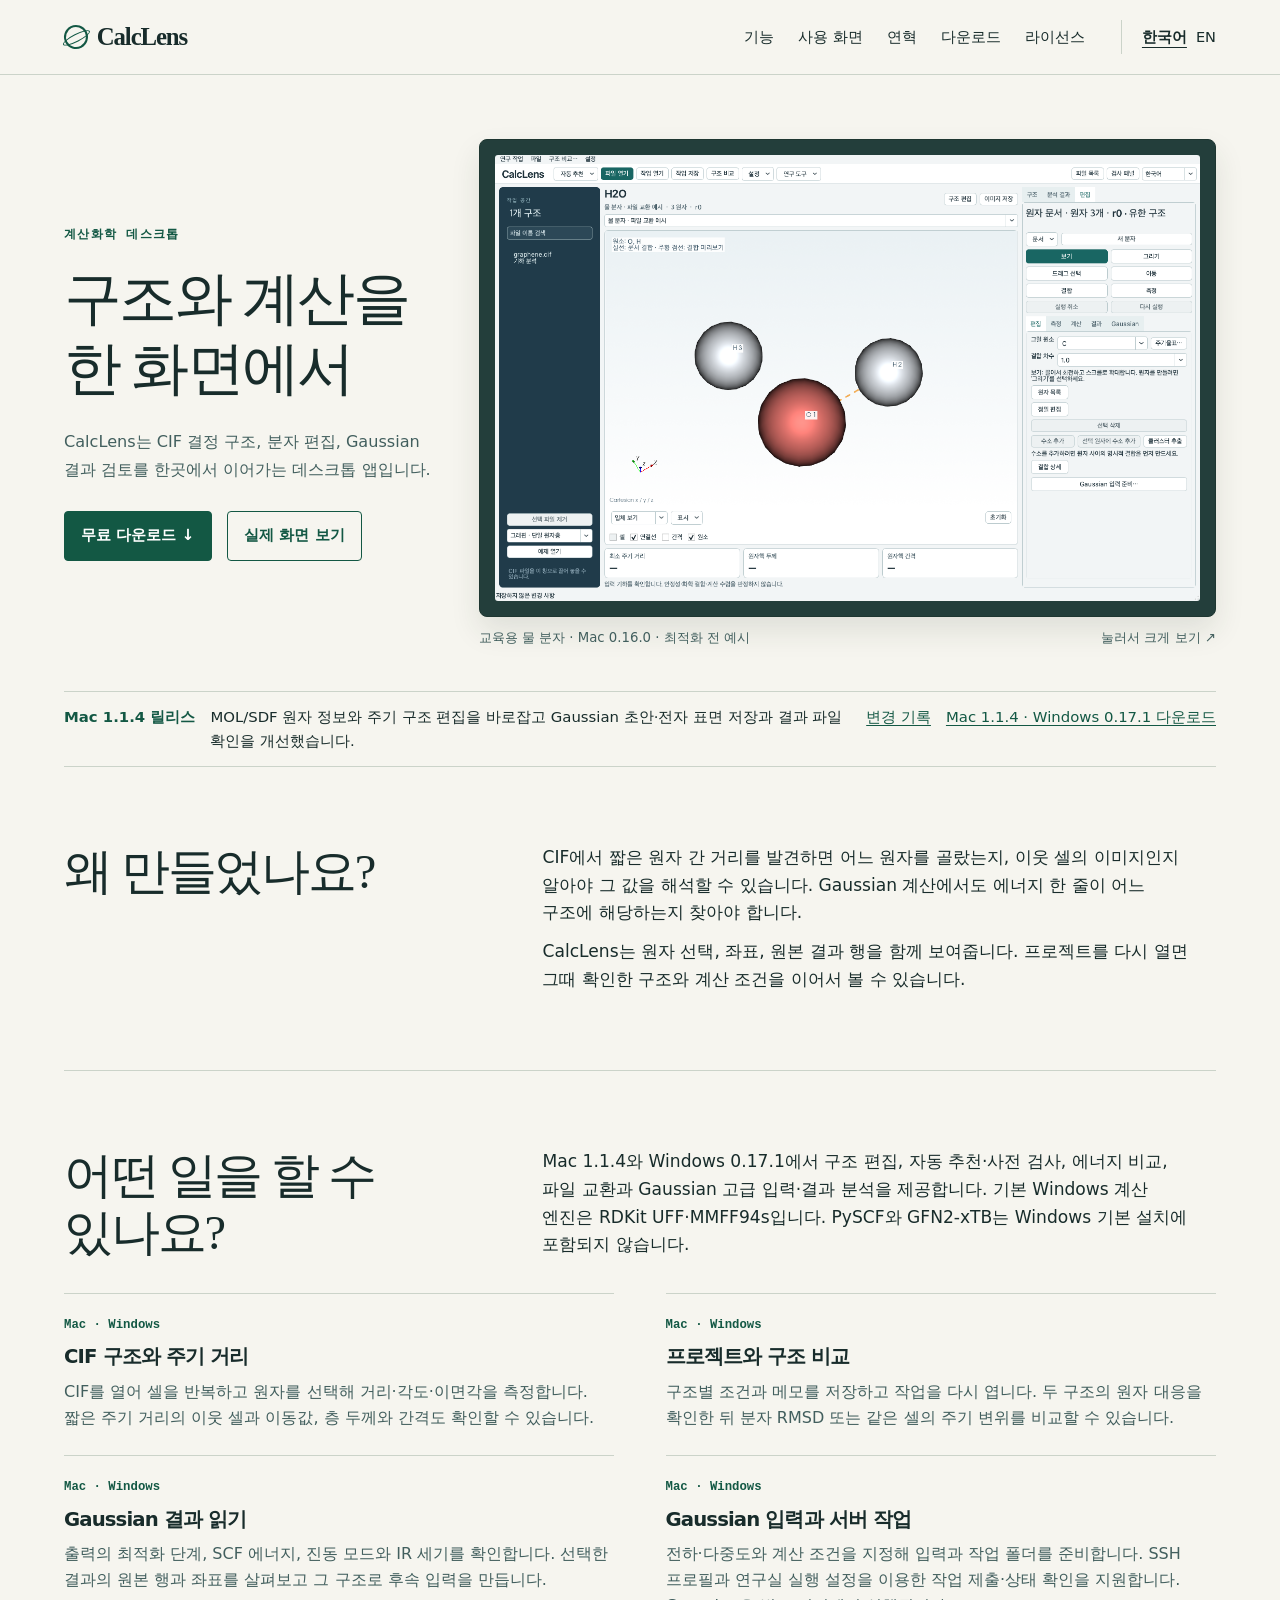
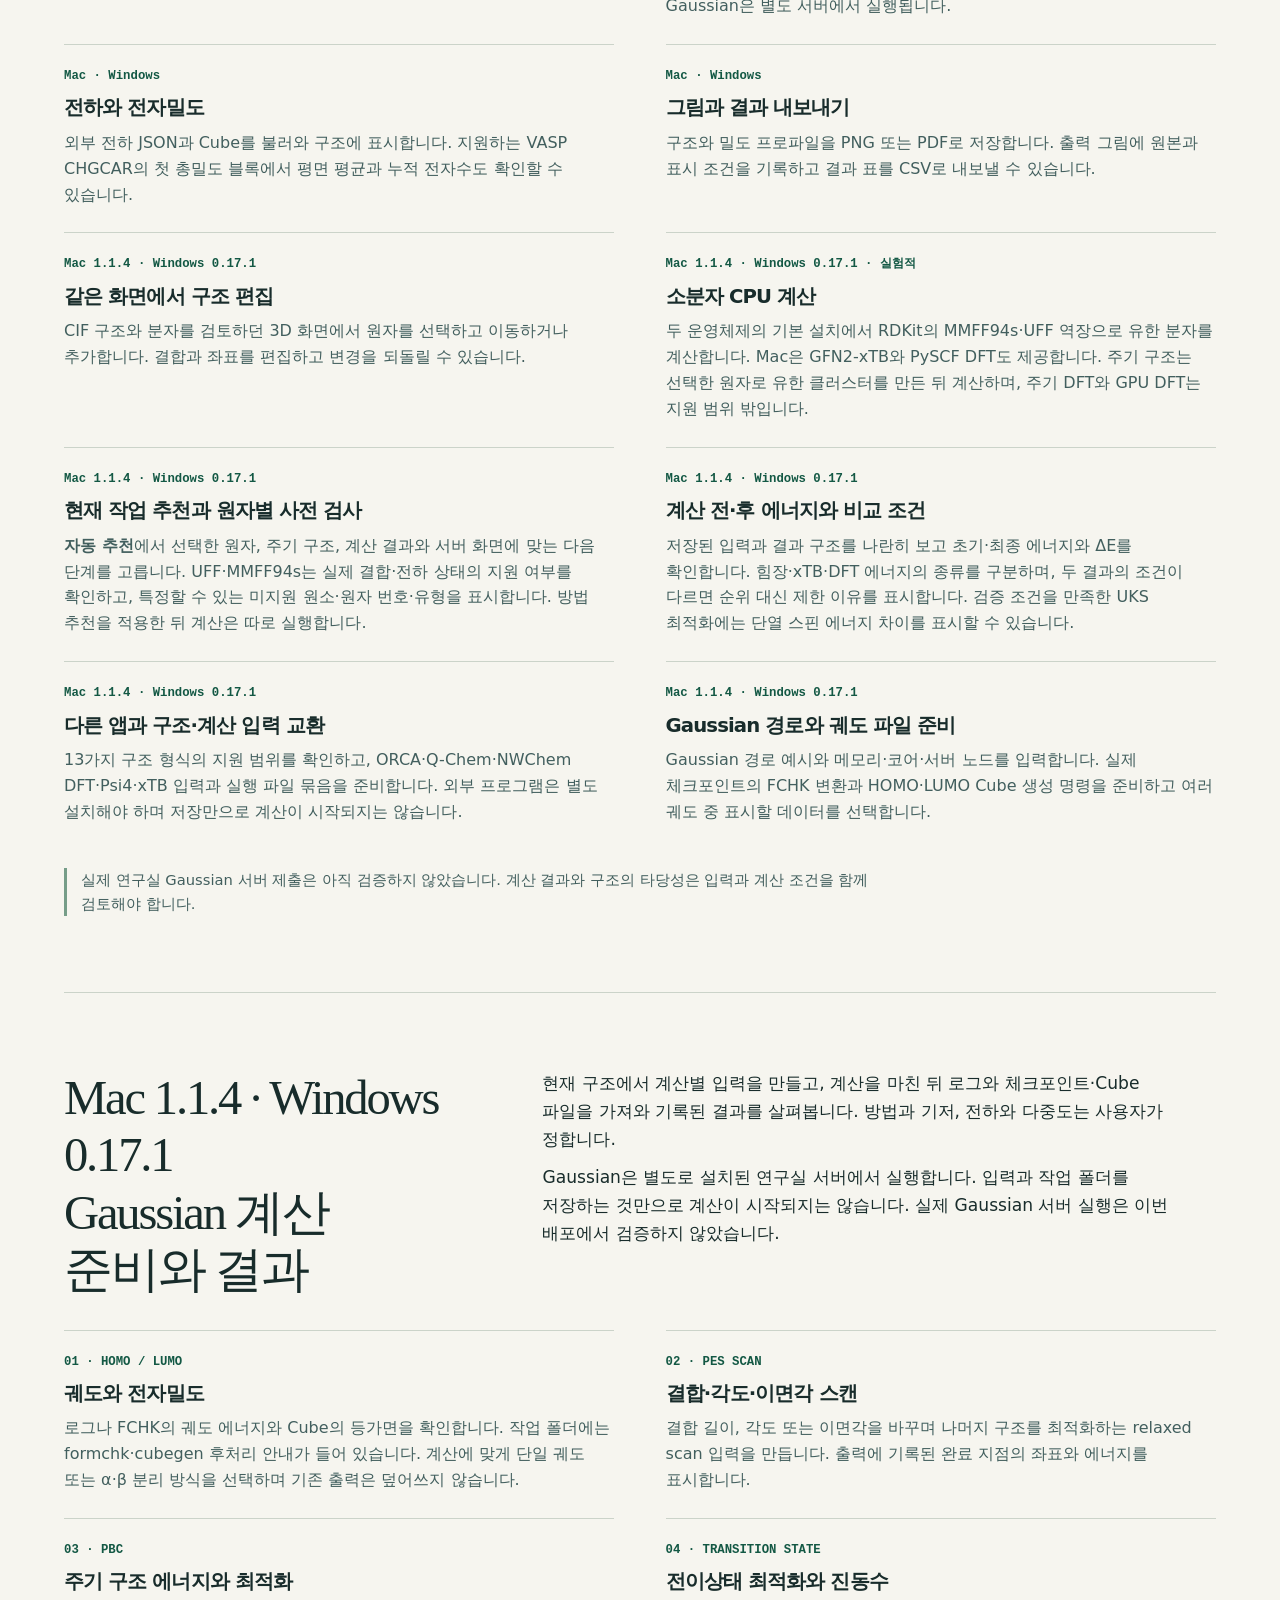
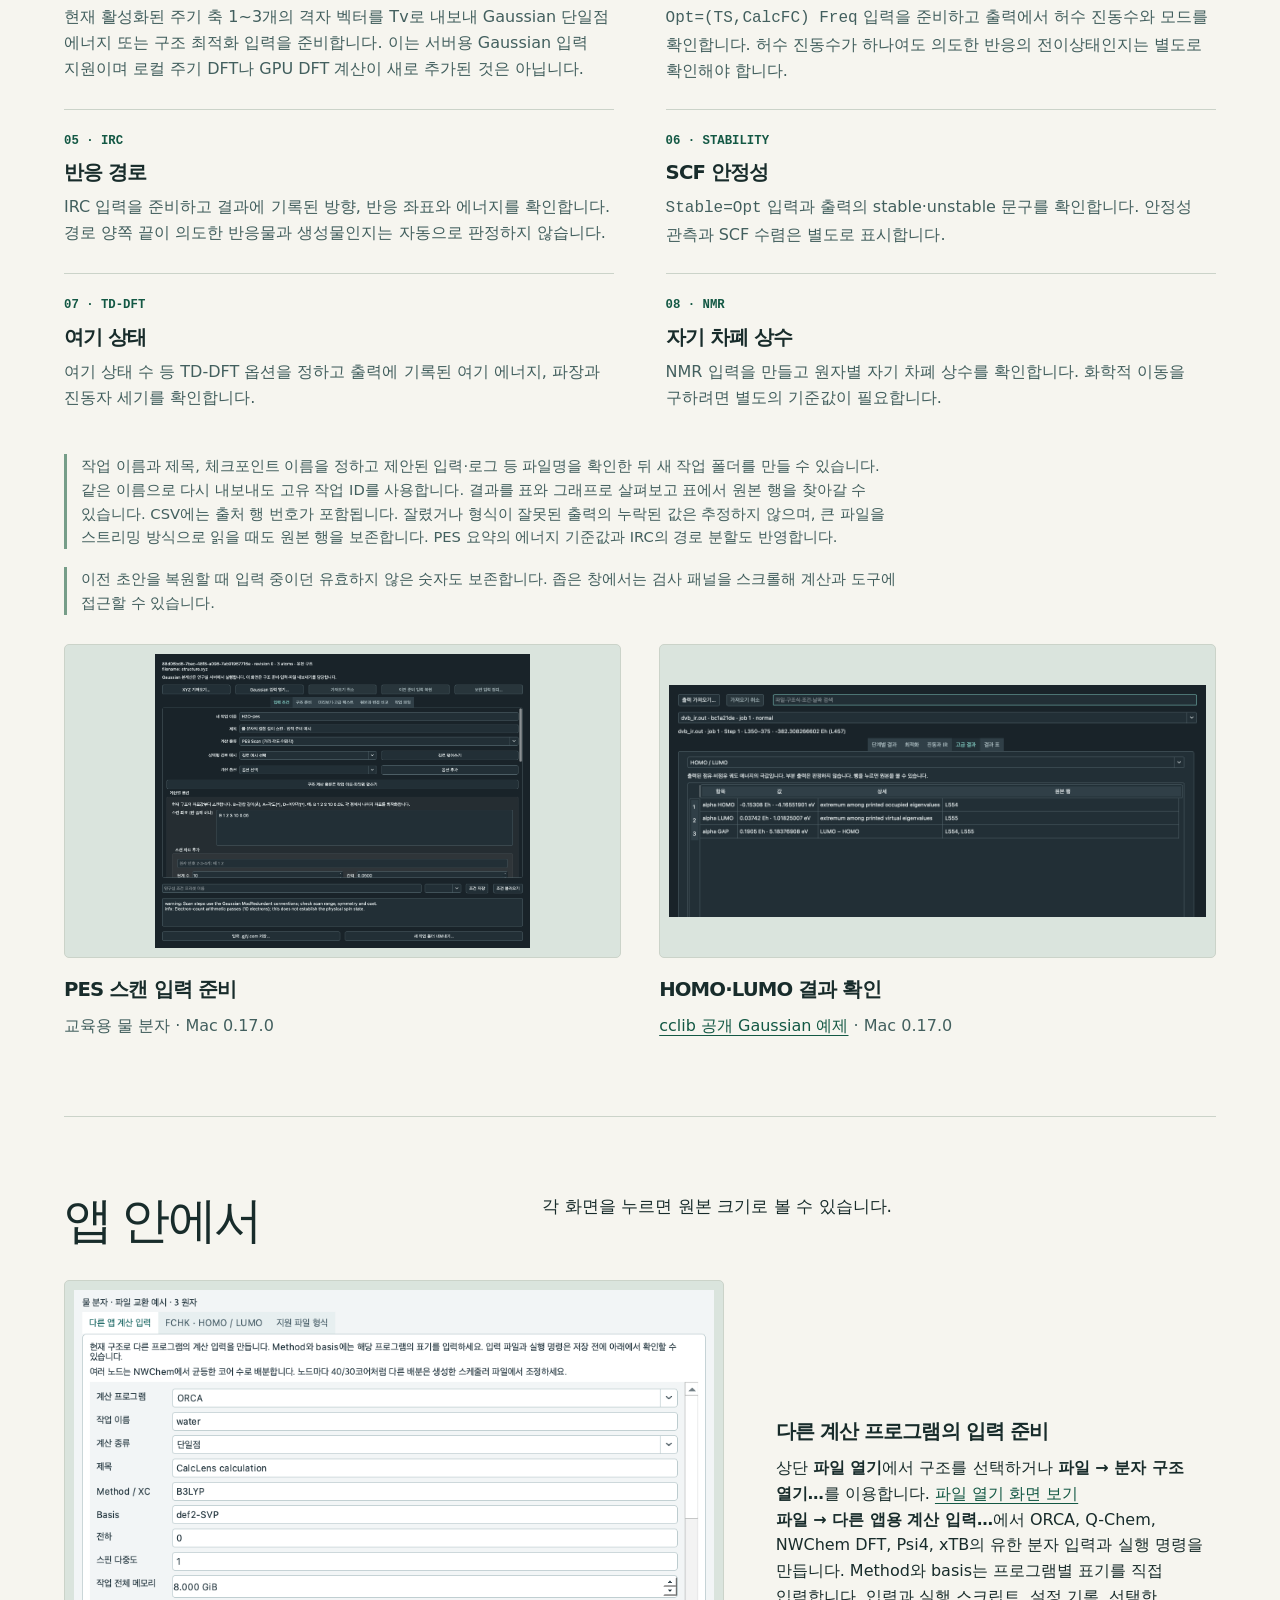
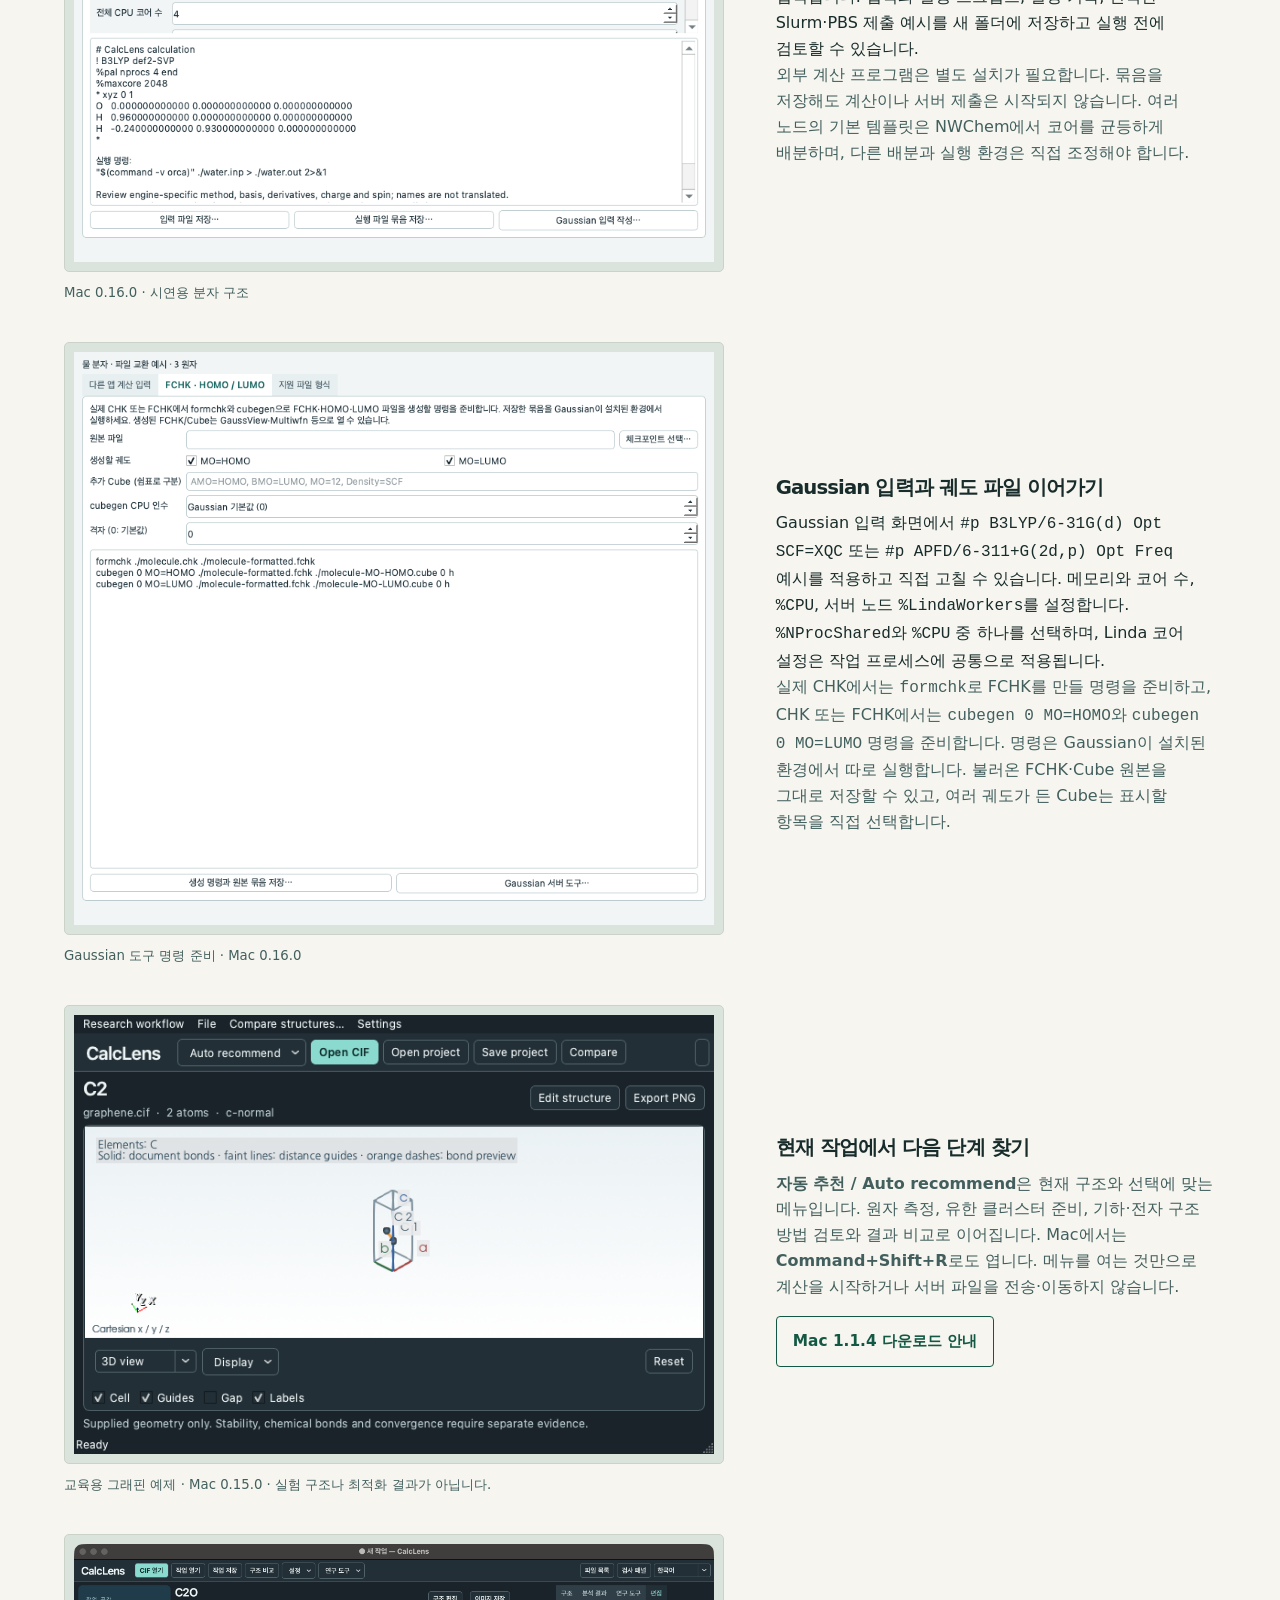
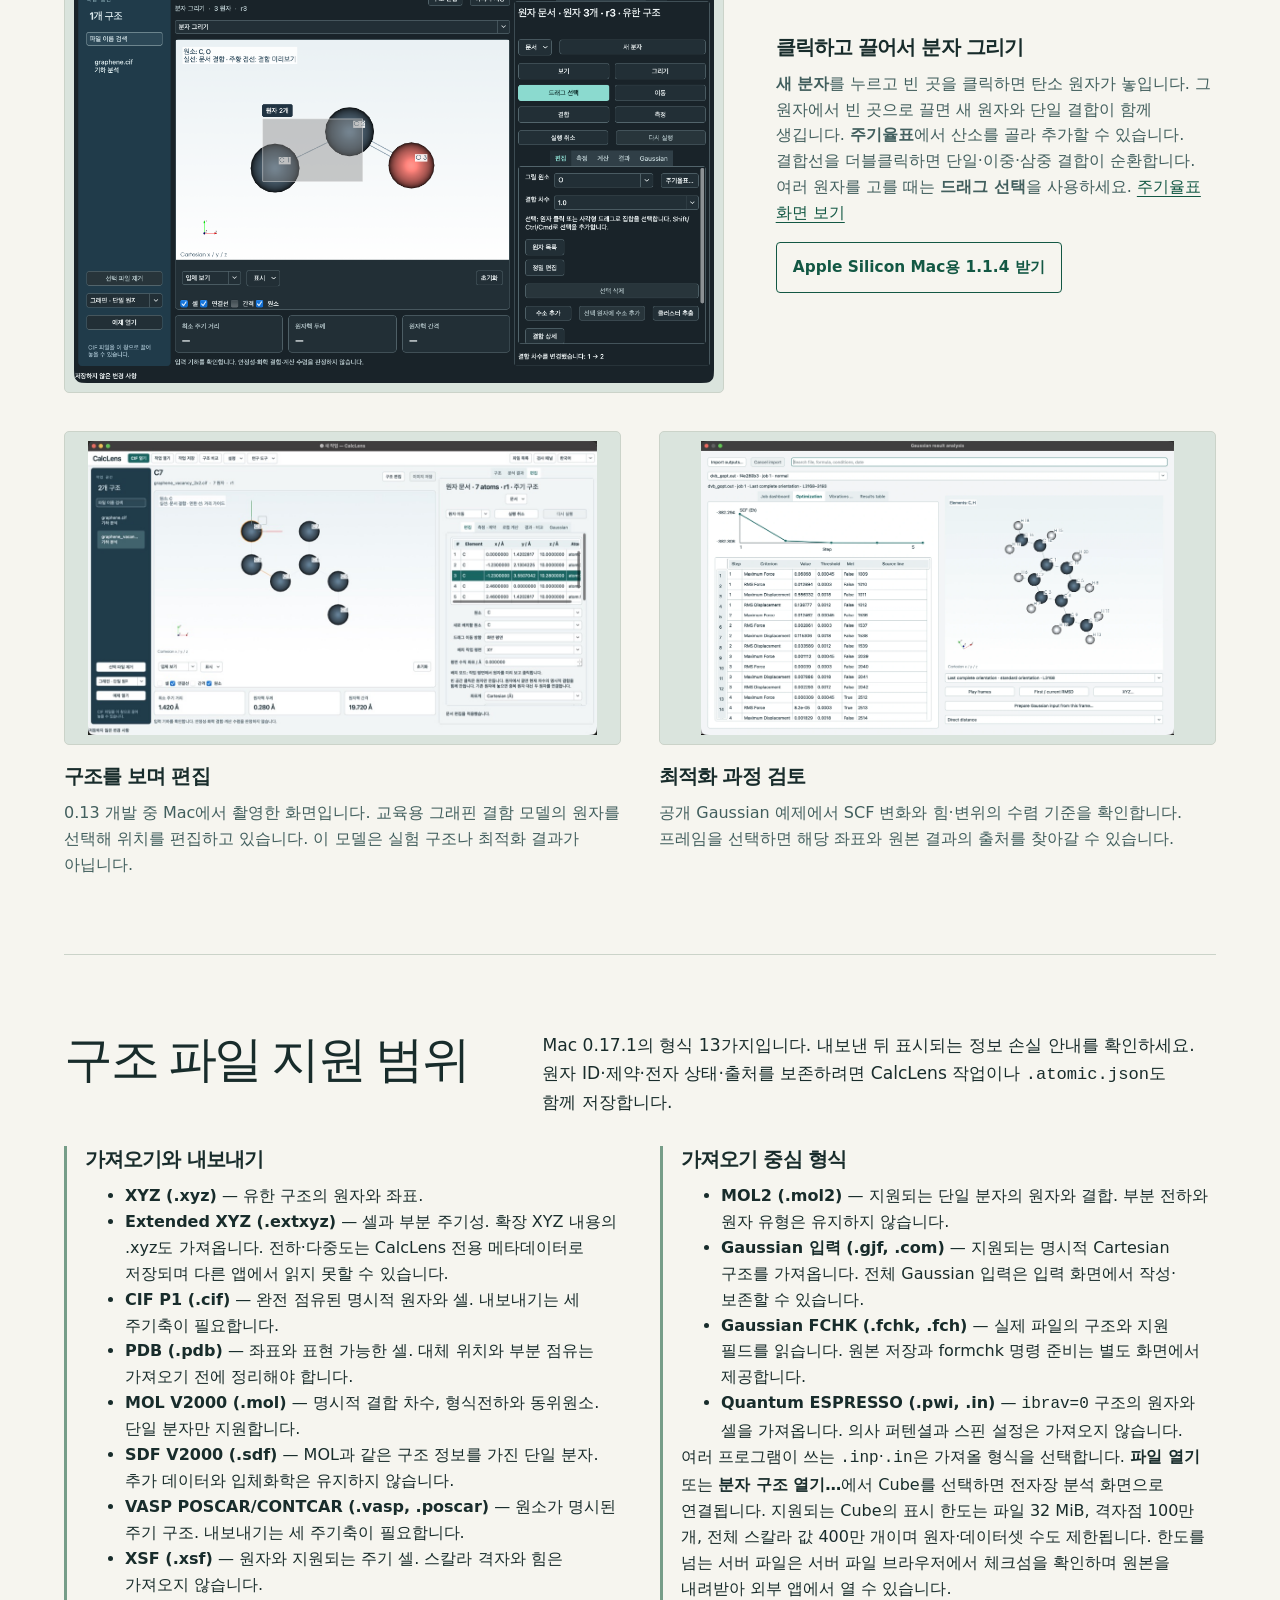
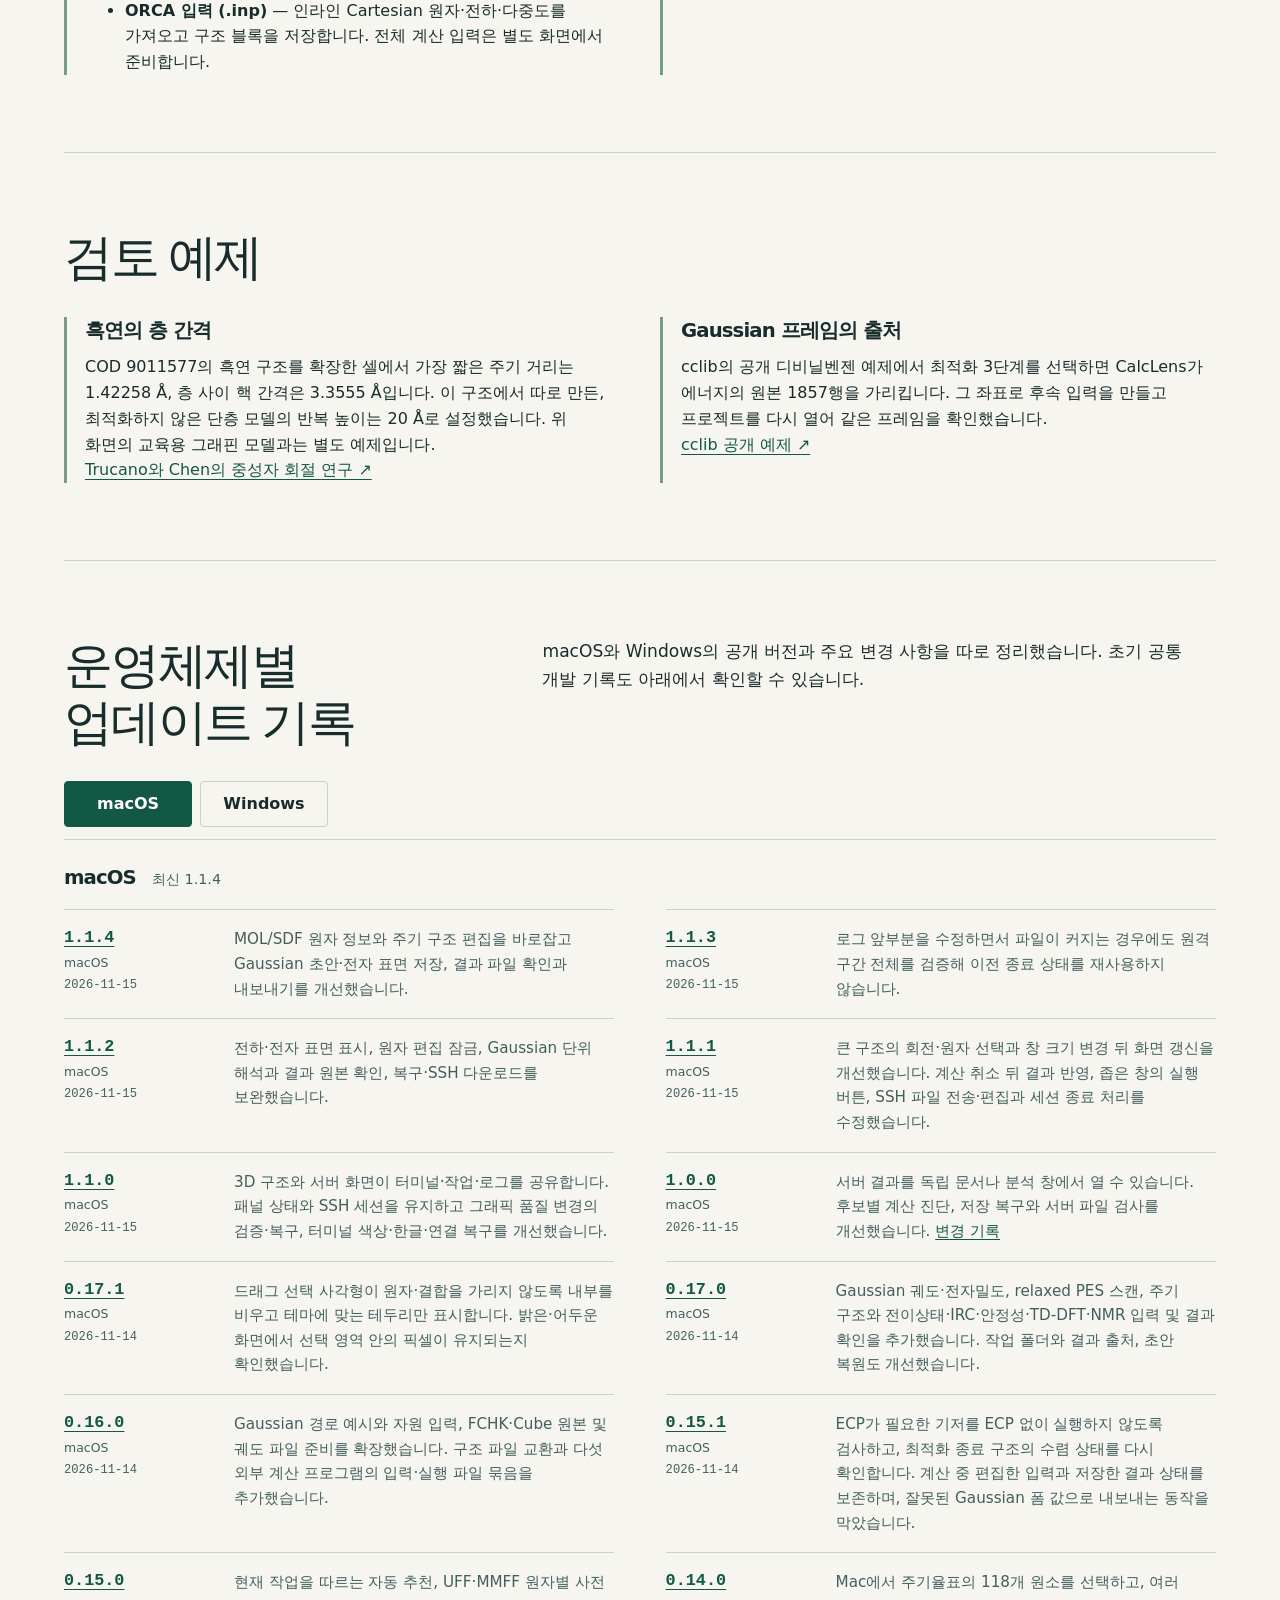
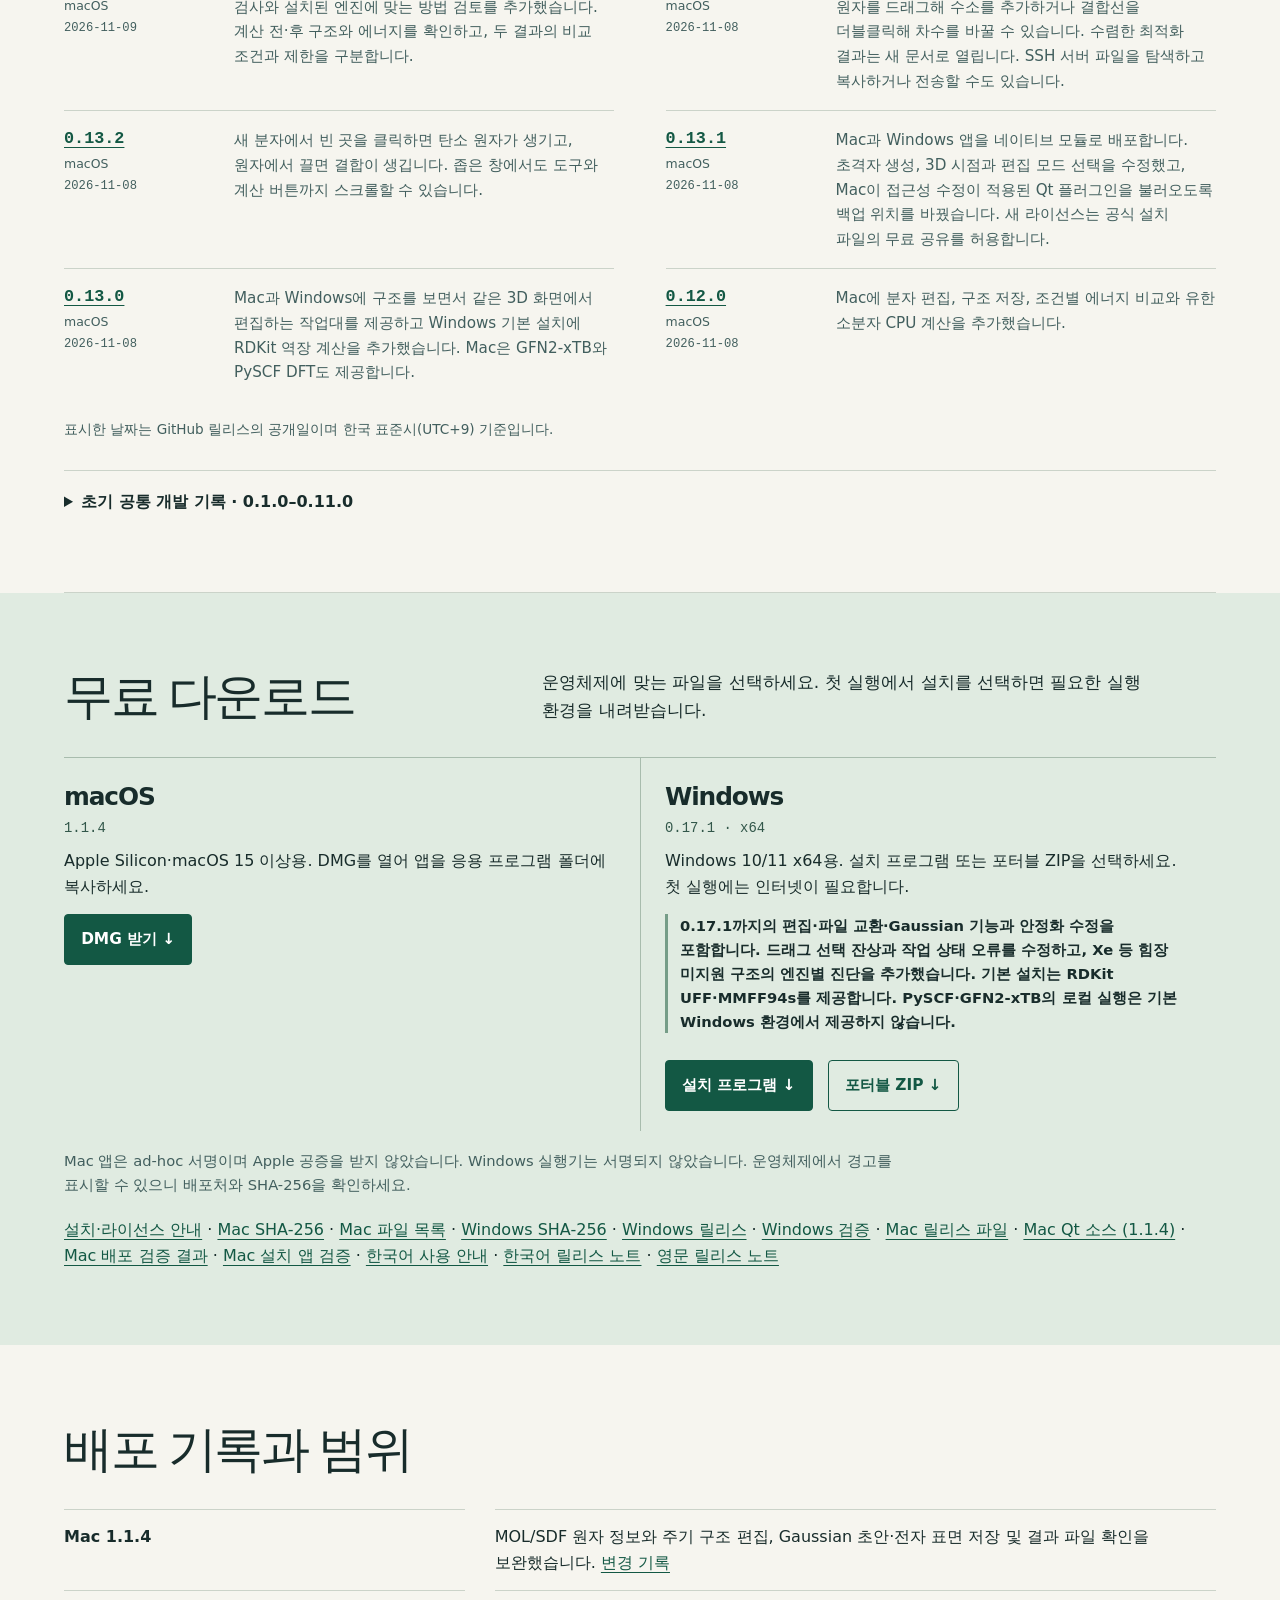
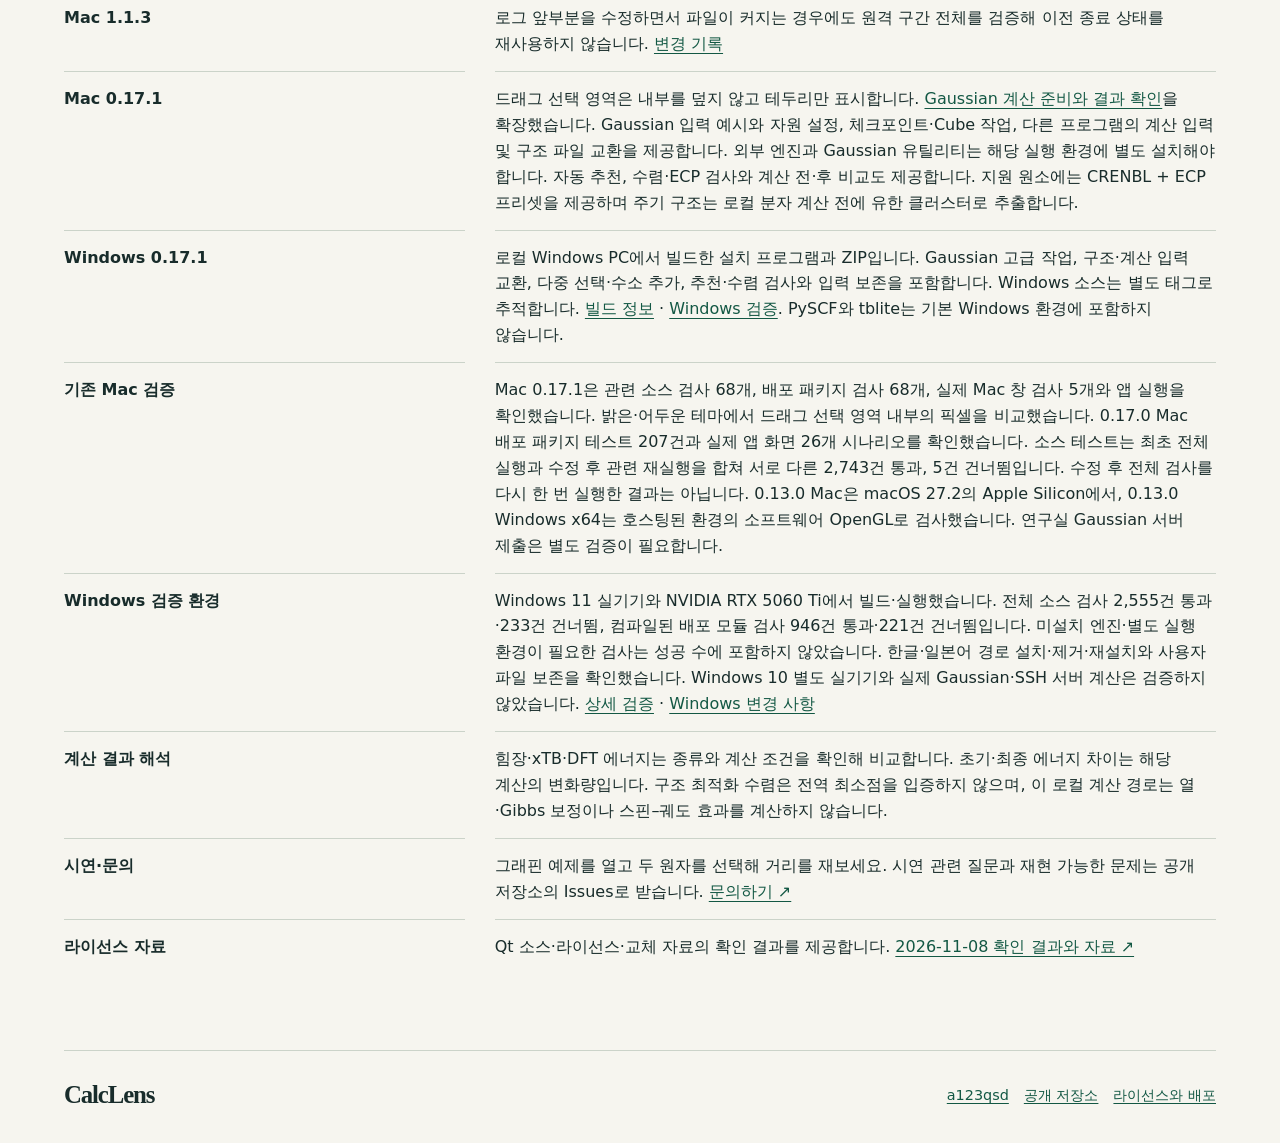
==== commit 90051caa: "Prepare CalcLens macOS 1.1.4 showcase" ====
--- a/index.html
+++ b/index.html
@@ -1,4 +1,4 @@
-<!doctype html><html lang="ko"><head><meta charset="utf-8"><meta name="viewport" content="width=device-width,initial-scale=1"><meta name="theme-color" content="#f6f5ef"><meta name="description" content="CalcLens 데스크톱의 실제 화면, 계산화학 검토 예제, Mac·Windows 다운로드와 배포 조건."><link rel="icon" href="data:,"><title>CalcLens · 결정·분자 구조 작업대</title><link rel="stylesheet" href="site.css?v=1.1.3"><script src="history-tabs.js?v=1.1.3" defer></script></head><body><a class="skip" href="#content">본문으로</a><header class="mast"><div class="shell mast-inner"><a href="index.html" class="brand"><i aria-hidden="true" class="brand-mark"></i>CalcLens</a><nav class="nav" aria-label="주 메뉴"><a href="index.html#features">기능</a><a href="index.html#workflows">사용 화면</a><a href="index.html#history">연혁</a><a href="index.html#downloads">다운로드</a><a href="licenses.html">라이선스</a></nav><nav class="locale" aria-label="언어"><a href="index.html" class="chosen" lang="ko" hreflang="ko" aria-current="page">한국어</a><a href="en.html" lang="en" hreflang="en">EN</a></nav></div></header><main id="content"><section class="hero shell"><div class="hero-grid"><div class="hero-copy"><div class="kicker">계산화학 데스크톱</div><h1>구조와 계산을 <br>한 화면에서</h1><p>CalcLens는 CIF 결정 구조, 분자 편집, Gaussian 결과 검토를 한곳에서 이어가는 데스크톱 앱입니다.</p><div class="buttonrow"><a href="#downloads" class="button">무료 다운로드 ↓</a><a href="#workflows" class="button secondary">실제 화면 보기</a></div></div><figure><div class="screen"><a href="assets/open-files-0.16.0.png"><img width="1360" height="860" src="assets/open-files-0.16.0.png" alt="파일 열기 버튼과 교육용 물 분자 예시를 표시한 실제 Mac 0.16.0 앱 창" fetchpriority="high"></a></div><figcaption class="caption"><span>교육용 물 분자 · Mac 0.16.0 · 최적화 전 예시</span><span>눌러서 크게 보기 ↗</span></figcaption></figure></div></section><div class="shell"><aside class="release-strip"><b>Mac 1.1.3 릴리스</b><span>로그 앞부분을 수정하면서 파일이 커지는 경우에도 원격 구간 전체를 검증해 이전 종료 상태를 재사용하지 않습니다.</span><a href="https://github.com/a123qsd/calclens-showcase/releases/tag/v1.1.3">변경 기록</a><a href="#downloads">Mac 1.1.3 · Windows 0.17.1 다운로드</a></aside><section class="section" id="project"><div class="section-head"><h2>왜 만들었나요?</h2><div><p>CIF에서 짧은 원자 간 거리를 발견하면 어느 원자를 골랐는지, 이웃 셀의 이미지인지 알아야 그 값을 해석할 수 있습니다. Gaussian 계산에서도 에너지 한 줄이 어느 구조에 해당하는지 찾아야 합니다.</p><p>CalcLens는 원자 선택, 좌표, 원본 결과 행을 함께 보여줍니다. 프로젝트를 다시 열면 그때 확인한 구조와 계산 조건을 이어서 볼 수 있습니다.</p></div></div></section><section class="section" id="features"><div class="section-head"><h2>어떤 일을 할 수 있나요?</h2><p>Mac 1.1.3과 Windows 0.17.1에서 구조 편집, 자동 추천·사전 검사, 에너지 비교, 파일 교환과 Gaussian 고급 입력·결과 분석을 제공합니다. 기본 Windows 계산 엔진은 RDKit UFF·MMFF94s입니다. PySCF와 GFN2-xTB는 Windows 기본 설치에 포함되지 않습니다.</p></div><div class="capabilities"><article class="capability"><span class="capability-platform">Mac · Windows</span><h3>CIF 구조와 주기 거리</h3><p>CIF를 열어 셀을 반복하고 원자를 선택해 거리·각도·이면각을 측정합니다. 짧은 주기 거리의 이웃 셀과 이동값, 층 두께와 간격도 확인할 수 있습니다.</p></article><article class="capability"><span class="capability-platform">Mac · Windows</span><h3>프로젝트와 구조 비교</h3><p>구조별 조건과 메모를 저장하고 작업을 다시 엽니다. 두 구조의 원자 대응을 확인한 뒤 분자 RMSD 또는 같은 셀의 주기 변위를 비교할 수 있습니다.</p></article><article class="capability"><span class="capability-platform">Mac · Windows</span><h3>Gaussian 결과 읽기</h3><p>출력의 최적화 단계, SCF 에너지, 진동 모드와 IR 세기를 확인합니다. 선택한 결과의 원본 행과 좌표를 살펴보고 그 구조로 후속 입력을 만듭니다.</p></article><article class="capability"><span class="capability-platform">Mac · Windows</span><h3>Gaussian 입력과 서버 작업</h3><p>전하·다중도와 계산 조건을 지정해 입력과 작업 폴더를 준비합니다. SSH 프로필과 연구실 실행 설정을 이용한 작업 제출·상태 확인을 지원합니다. Gaussian은 별도 서버에서 실행됩니다.</p></article><article class="capability"><span class="capability-platform">Mac · Windows</span><h3>전하와 전자밀도</h3><p>외부 전하 JSON과 Cube를 불러와 구조에 표시합니다. 지원하는 VASP CHGCAR의 첫 총밀도 블록에서 평면 평균과 누적 전자수도 확인할 수 있습니다.</p></article><article class="capability"><span class="capability-platform">Mac · Windows</span><h3>그림과 결과 내보내기</h3><p>구조와 밀도 프로파일을 PNG 또는 PDF로 저장합니다. 출력 그림에 원본과 표시 조건을 기록하고 결과 표를 CSV로 내보낼 수 있습니다.</p></article><article class="capability"><span class="capability-platform">Mac 1.1.3 · Windows 0.17.1</span><h3>같은 화면에서 구조 편집</h3><p>CIF 구조와 분자를 검토하던 3D 화면에서 원자를 선택하고 이동하거나 추가합니다. 결합과 좌표를 편집하고 변경을 되돌릴 수 있습니다.</p></article><article class="capability"><span class="capability-platform">Mac 1.1.3 · Windows 0.17.1 · 실험적</span><h3>소분자 CPU 계산</h3><p>두 운영체제의 기본 설치에서 RDKit의 MMFF94s·UFF 역장으로 유한 분자를 계산합니다. Mac은 GFN2-xTB와 PySCF DFT도 제공합니다. 주기 구조는 선택한 원자로 유한 클러스터를 만든 뒤 계산하며, 주기 DFT와 GPU DFT는 지원 범위 밖입니다.</p></article><article class="capability"><span class="capability-platform">Mac 1.1.3 · Windows 0.17.1</span><h3>현재 작업 추천과 원자별 사전 검사</h3><p><strong>자동 추천</strong>에서 선택한 원자, 주기 구조, 계산 결과와 서버 화면에 맞는 다음 단계를 고릅니다. UFF·MMFF94s는 실제 결합·전하 상태의 지원 여부를 확인하고, 특정할 수 있는 미지원 원소·원자 번호·유형을 표시합니다. 방법 추천을 적용한 뒤 계산은 따로 실행합니다.</p></article><article class="capability"><span class="capability-platform">Mac 1.1.3 · Windows 0.17.1</span><h3>계산 전·후 에너지와 비교 조건</h3><p>저장된 입력과 결과 구조를 나란히 보고 초기·최종 에너지와 ΔE를 확인합니다. 힘장·xTB·DFT 에너지의 종류를 구분하며, 두 결과의 조건이 다르면 순위 대신 제한 이유를 표시합니다. 검증 조건을 만족한 UKS 최적화에는 단열 스핀 에너지 차이를 표시할 수 있습니다.</p></article><article class="capability"><span class="capability-platform">Mac 1.1.3 · Windows 0.17.1</span><h3>다른 앱과 구조·계산 입력 교환</h3><p>13가지 구조 형식의 지원 범위를 확인하고, ORCA·Q-Chem·NWChem DFT·Psi4·xTB 입력과 실행 파일 묶음을 준비합니다. 외부 프로그램은 별도 설치해야 하며 저장만으로 계산이 시작되지는 않습니다.</p></article><article class="capability"><span class="capability-platform">Mac 1.1.3 · Windows 0.17.1</span><h3>Gaussian 경로와 궤도 파일 준비</h3><p>Gaussian 경로 예시와 메모리·코어·서버 노드를 입력합니다. 실제 체크포인트의 FCHK 변환과 HOMO·LUMO Cube 생성 명령을 준비하고 여러 궤도 중 표시할 데이터를 선택합니다.</p></article></div><p class="feature-note">실제 연구실 Gaussian 서버 제출은 아직 검증하지 않았습니다. 계산 결과와 구조의 타당성은 입력과 계산 조건을 함께 검토해야 합니다.</p></section><section class="section" id="gaussian-advanced"><div class="section-head"><h2>Mac 1.1.3 · Windows 0.17.1<br>Gaussian 계산 준비와 결과</h2><div><p>현재 구조에서 계산별 입력을 만들고, 계산을 마친 뒤 로그와 체크포인트·Cube 파일을 가져와 기록된 결과를 살펴봅니다. 방법과 기저, 전하와 다중도는 사용자가 정합니다.</p><p>Gaussian은 별도로 설치된 연구실 서버에서 실행합니다. 입력과 작업 폴더를 저장하는 것만으로 계산이 시작되지는 않습니다. 실제 Gaussian 서버 실행은 이번 배포에서 검증하지 않았습니다.</p></div></div><div class="capabilities">
+<!doctype html><html lang="ko"><head><meta charset="utf-8"><meta name="viewport" content="width=device-width,initial-scale=1"><meta name="theme-color" content="#f6f5ef"><meta name="description" content="CalcLens 데스크톱의 실제 화면, 계산화학 검토 예제, Mac·Windows 다운로드와 배포 조건."><link rel="icon" href="data:,"><title>CalcLens · 결정·분자 구조 작업대</title><link rel="stylesheet" href="site.css?v=1.1.4"><script src="history-tabs.js?v=1.1.4" defer></script></head><body><a class="skip" href="#content">본문으로</a><header class="mast"><div class="shell mast-inner"><a href="index.html" class="brand"><i aria-hidden="true" class="brand-mark"></i>CalcLens</a><nav class="nav" aria-label="주 메뉴"><a href="index.html#features">기능</a><a href="index.html#workflows">사용 화면</a><a href="index.html#history">연혁</a><a href="index.html#downloads">다운로드</a><a href="licenses.html">라이선스</a></nav><nav class="locale" aria-label="언어"><a href="index.html" class="chosen" lang="ko" hreflang="ko" aria-current="page">한국어</a><a href="en.html" lang="en" hreflang="en">EN</a></nav></div></header><main id="content"><section class="hero shell"><div class="hero-grid"><div class="hero-copy"><div class="kicker">계산화학 데스크톱</div><h1>구조와 계산을 <br>한 화면에서</h1><p>CalcLens는 CIF 결정 구조, 분자 편집, Gaussian 결과 검토를 한곳에서 이어가는 데스크톱 앱입니다.</p><div class="buttonrow"><a href="#downloads" class="button">무료 다운로드 ↓</a><a href="#workflows" class="button secondary">실제 화면 보기</a></div></div><figure><div class="screen"><a href="assets/open-files-0.16.0.png"><img width="1360" height="860" src="assets/open-files-0.16.0.png" alt="파일 열기 버튼과 교육용 물 분자 예시를 표시한 실제 Mac 0.16.0 앱 창" fetchpriority="high"></a></div><figcaption class="caption"><span>교육용 물 분자 · Mac 0.16.0 · 최적화 전 예시</span><span>눌러서 크게 보기 ↗</span></figcaption></figure></div></section><div class="shell"><aside class="release-strip"><b>Mac 1.1.4 릴리스</b><span>MOL/SDF 원자 정보와 주기 구조 편집을 바로잡고 Gaussian 초안·전자 표면 저장과 결과 파일 확인을 개선했습니다.</span><a href="https://github.com/a123qsd/calclens-showcase/releases/tag/v1.1.4">변경 기록</a><a href="#downloads">Mac 1.1.4 · Windows 0.17.1 다운로드</a></aside><section class="section" id="project"><div class="section-head"><h2>왜 만들었나요?</h2><div><p>CIF에서 짧은 원자 간 거리를 발견하면 어느 원자를 골랐는지, 이웃 셀의 이미지인지 알아야 그 값을 해석할 수 있습니다. Gaussian 계산에서도 에너지 한 줄이 어느 구조에 해당하는지 찾아야 합니다.</p><p>CalcLens는 원자 선택, 좌표, 원본 결과 행을 함께 보여줍니다. 프로젝트를 다시 열면 그때 확인한 구조와 계산 조건을 이어서 볼 수 있습니다.</p></div></div></section><section class="section" id="features"><div class="section-head"><h2>어떤 일을 할 수 있나요?</h2><p>Mac 1.1.4와 Windows 0.17.1에서 구조 편집, 자동 추천·사전 검사, 에너지 비교, 파일 교환과 Gaussian 고급 입력·결과 분석을 제공합니다. 기본 Windows 계산 엔진은 RDKit UFF·MMFF94s입니다. PySCF와 GFN2-xTB는 Windows 기본 설치에 포함되지 않습니다.</p></div><div class="capabilities"><article class="capability"><span class="capability-platform">Mac · Windows</span><h3>CIF 구조와 주기 거리</h3><p>CIF를 열어 셀을 반복하고 원자를 선택해 거리·각도·이면각을 측정합니다. 짧은 주기 거리의 이웃 셀과 이동값, 층 두께와 간격도 확인할 수 있습니다.</p></article><article class="capability"><span class="capability-platform">Mac · Windows</span><h3>프로젝트와 구조 비교</h3><p>구조별 조건과 메모를 저장하고 작업을 다시 엽니다. 두 구조의 원자 대응을 확인한 뒤 분자 RMSD 또는 같은 셀의 주기 변위를 비교할 수 있습니다.</p></article><article class="capability"><span class="capability-platform">Mac · Windows</span><h3>Gaussian 결과 읽기</h3><p>출력의 최적화 단계, SCF 에너지, 진동 모드와 IR 세기를 확인합니다. 선택한 결과의 원본 행과 좌표를 살펴보고 그 구조로 후속 입력을 만듭니다.</p></article><article class="capability"><span class="capability-platform">Mac · Windows</span><h3>Gaussian 입력과 서버 작업</h3><p>전하·다중도와 계산 조건을 지정해 입력과 작업 폴더를 준비합니다. SSH 프로필과 연구실 실행 설정을 이용한 작업 제출·상태 확인을 지원합니다. Gaussian은 별도 서버에서 실행됩니다.</p></article><article class="capability"><span class="capability-platform">Mac · Windows</span><h3>전하와 전자밀도</h3><p>외부 전하 JSON과 Cube를 불러와 구조에 표시합니다. 지원하는 VASP CHGCAR의 첫 총밀도 블록에서 평면 평균과 누적 전자수도 확인할 수 있습니다.</p></article><article class="capability"><span class="capability-platform">Mac · Windows</span><h3>그림과 결과 내보내기</h3><p>구조와 밀도 프로파일을 PNG 또는 PDF로 저장합니다. 출력 그림에 원본과 표시 조건을 기록하고 결과 표를 CSV로 내보낼 수 있습니다.</p></article><article class="capability"><span class="capability-platform">Mac 1.1.4 · Windows 0.17.1</span><h3>같은 화면에서 구조 편집</h3><p>CIF 구조와 분자를 검토하던 3D 화면에서 원자를 선택하고 이동하거나 추가합니다. 결합과 좌표를 편집하고 변경을 되돌릴 수 있습니다.</p></article><article class="capability"><span class="capability-platform">Mac 1.1.4 · Windows 0.17.1 · 실험적</span><h3>소분자 CPU 계산</h3><p>두 운영체제의 기본 설치에서 RDKit의 MMFF94s·UFF 역장으로 유한 분자를 계산합니다. Mac은 GFN2-xTB와 PySCF DFT도 제공합니다. 주기 구조는 선택한 원자로 유한 클러스터를 만든 뒤 계산하며, 주기 DFT와 GPU DFT는 지원 범위 밖입니다.</p></article><article class="capability"><span class="capability-platform">Mac 1.1.4 · Windows 0.17.1</span><h3>현재 작업 추천과 원자별 사전 검사</h3><p><strong>자동 추천</strong>에서 선택한 원자, 주기 구조, 계산 결과와 서버 화면에 맞는 다음 단계를 고릅니다. UFF·MMFF94s는 실제 결합·전하 상태의 지원 여부를 확인하고, 특정할 수 있는 미지원 원소·원자 번호·유형을 표시합니다. 방법 추천을 적용한 뒤 계산은 따로 실행합니다.</p></article><article class="capability"><span class="capability-platform">Mac 1.1.4 · Windows 0.17.1</span><h3>계산 전·후 에너지와 비교 조건</h3><p>저장된 입력과 결과 구조를 나란히 보고 초기·최종 에너지와 ΔE를 확인합니다. 힘장·xTB·DFT 에너지의 종류를 구분하며, 두 결과의 조건이 다르면 순위 대신 제한 이유를 표시합니다. 검증 조건을 만족한 UKS 최적화에는 단열 스핀 에너지 차이를 표시할 수 있습니다.</p></article><article class="capability"><span class="capability-platform">Mac 1.1.4 · Windows 0.17.1</span><h3>다른 앱과 구조·계산 입력 교환</h3><p>13가지 구조 형식의 지원 범위를 확인하고, ORCA·Q-Chem·NWChem DFT·Psi4·xTB 입력과 실행 파일 묶음을 준비합니다. 외부 프로그램은 별도 설치해야 하며 저장만으로 계산이 시작되지는 않습니다.</p></article><article class="capability"><span class="capability-platform">Mac 1.1.4 · Windows 0.17.1</span><h3>Gaussian 경로와 궤도 파일 준비</h3><p>Gaussian 경로 예시와 메모리·코어·서버 노드를 입력합니다. 실제 체크포인트의 FCHK 변환과 HOMO·LUMO Cube 생성 명령을 준비하고 여러 궤도 중 표시할 데이터를 선택합니다.</p></article></div><p class="feature-note">실제 연구실 Gaussian 서버 제출은 아직 검증하지 않았습니다. 계산 결과와 구조의 타당성은 입력과 계산 조건을 함께 검토해야 합니다.</p></section><section class="section" id="gaussian-advanced"><div class="section-head"><h2>Mac 1.1.4 · Windows 0.17.1<br>Gaussian 계산 준비와 결과</h2><div><p>현재 구조에서 계산별 입력을 만들고, 계산을 마친 뒤 로그와 체크포인트·Cube 파일을 가져와 기록된 결과를 살펴봅니다. 방법과 기저, 전하와 다중도는 사용자가 정합니다.</p><p>Gaussian은 별도로 설치된 연구실 서버에서 실행합니다. 입력과 작업 폴더를 저장하는 것만으로 계산이 시작되지는 않습니다. 실제 Gaussian 서버 실행은 이번 배포에서 검증하지 않았습니다.</p></div></div><div class="capabilities">
 <article class="capability"><span class="capability-platform">01 · HOMO / LUMO</span><h3>궤도와 전자밀도</h3><p>로그나 FCHK의 궤도 에너지와 Cube의 등가면을 확인합니다. 작업 폴더에는 formchk·cubegen 후처리 안내가 들어 있습니다. 계산에 맞게 단일 궤도 또는 α·β 분리 방식을 선택하며 기존 출력은 덮어쓰지 않습니다.</p></article>
 <article class="capability"><span class="capability-platform">02 · PES SCAN</span><h3>결합·각도·이면각 스캔</h3><p>결합 길이, 각도 또는 이면각을 바꾸며 나머지 구조를 최적화하는 relaxed scan 입력을 만듭니다. 출력에 기록된 완료 지점의 좌표와 에너지를 표시합니다.</p></article>
 <article class="capability"><span class="capability-platform">03 · PBC</span><h3>주기 구조 에너지와 최적화</h3><p>현재 활성화된 주기 축 1~3개의 격자 벡터를 Tv로 내보내 Gaussian 단일점 에너지 또는 구조 최적화 입력을 준비합니다. 이는 서버용 Gaussian 입력 지원이며 로컬 주기 DFT나 GPU DFT 계산이 새로 추가된 것은 아닙니다.</p></article>
@@ -9,12 +9,12 @@
 <article class="capability"><span class="capability-platform">08 · NMR</span><h3>자기 차폐 상수</h3><p>NMR 입력을 만들고 원자별 자기 차폐 상수를 확인합니다. 화학적 이동을 구하려면 별도의 기준값이 필요합니다.</p></article></div>
 <p class="feature-note">작업 이름과 제목, 체크포인트 이름을 정하고 제안된 입력·로그 등 파일명을 확인한 뒤 새 작업 폴더를 만들 수 있습니다. 같은 이름으로 다시 내보내도 고유 작업 ID를 사용합니다. 결과를 표와 그래프로 살펴보고 표에서 원본 행을 찾아갈 수 있습니다. CSV에는 출처 행 번호가 포함됩니다. 잘렸거나 형식이 잘못된 출력의 누락된 값은 추정하지 않으며, 큰 파일을 스트리밍 방식으로 읽을 때도 원본 행을 보존합니다. PES 요약의 에너지 기준값과 IRC의 경로 분할도 반영합니다.</p>
 <p class="feature-note">이전 초안을 복원할 때 입력 중이던 유효하지 않은 숫자도 보존합니다. 좁은 창에서는 검사 패널을 스크롤해 계산과 도구에 접근할 수 있습니다.</p>
-<div class="flows"><article class="workflow"><a class="shot" href="assets/gaussian-jobs-0.17.0.png"><img src="assets/gaussian-jobs-0.17.0.png" width="2120" height="1662" alt="교육용 물 분자의 결합 길이 PES 스캔을 준비하는 Mac 0.17.0 화면" loading="lazy"></a><h3>PES 스캔 입력 준비</h3><p>교육용 물 분자 · Mac 0.17.0</p></article><article class="workflow"><a class="shot" href="assets/gaussian-orbitals-0.17.0.png"><img src="assets/gaussian-orbitals-0.17.0.png" width="2400" height="1040" alt="공개 Gaussian 예제의 HOMO·LUMO 에너지와 원본 행을 보여주는 Mac 0.17.0 화면" loading="lazy"></a><h3>HOMO·LUMO 결과 확인</h3><p><a href="https://github.com/cclib/cclib/blob/0c6e08e0a0d04b308201666793030ef3b77b2973/data/Gaussian/basicGaussian16/dvb_ir.out">cclib 공개 Gaussian 예제</a> · Mac 0.17.0</p></article></div></section><section class="section" id="workflows"><div class="section-head"><h2>앱 안에서</h2><p>각 화면을 누르면 원본 크기로 볼 수 있습니다.</p></div><div class="flows"><article class="workflow drawing-workflow" id="external-inputs"><figure><a class="shot" href="assets/interchange-0.16.0.png"><img src="assets/interchange-0.16.0.png" width="850" height="760" alt="Mac 0.16.0에서 다른 계산 프로그램용 입력과 실행 명령을 준비하는 화면" loading="lazy"></a><figcaption class="caption">Mac 0.16.0 · 시연용 분자 구조</figcaption></figure><div><h3>다른 계산 프로그램의 입력 준비</h3><p>상단 <strong>파일 열기</strong>에서 구조를 선택하거나 <strong>파일 → 분자 구조 열기…</strong>를 이용합니다. <a href="assets/open-files-0.16.0.png">파일 열기 화면 보기</a></p><p><strong>파일 → 다른 앱용 계산 입력…</strong>에서 ORCA, Q-Chem, NWChem DFT, Psi4, xTB의 유한 분자 입력과 실행 명령을 만듭니다. Method와 basis는 프로그램별 표기를 직접 입력합니다. 입력과 실행 스크립트, 설정 기록, 선택한 Slurm·PBS 제출 예시를 새 폴더에 저장하고 실행 전에 검토할 수 있습니다.</p><p>외부 계산 프로그램은 별도 설치가 필요합니다. 묶음을 저장해도 계산이나 서버 제출은 시작되지 않습니다. 여러 노드의 기본 템플릿은 NWChem에서 코어를 균등하게 배분하며, 다른 배분과 실행 환경은 직접 조정해야 합니다.</p></div></article><article class="workflow drawing-workflow" id="checkpoint-tools"><figure><a class="shot" href="assets/checkpoint-tools-0.16.0.png"><img src="assets/checkpoint-tools-0.16.0.png" width="850" height="760" alt="Mac 0.16.0에서 체크포인트와 HOMO·LUMO Cube 생성 명령을 준비하는 화면" loading="lazy"></a><figcaption class="caption">Gaussian 도구 명령 준비 · Mac 0.16.0</figcaption></figure><div><h3>Gaussian 입력과 궤도 파일 이어가기</h3><p>Gaussian 입력 화면에서 <code>#p B3LYP/6-31G(d) Opt SCF=XQC</code> 또는 <code>#p APFD/6-311+G(2d,p) Opt Freq</code> 예시를 적용하고 직접 고칠 수 있습니다. 메모리와 코어 수, <code>%CPU</code>, 서버 노드 <code>%LindaWorkers</code>를 설정합니다. <code>%NProcShared</code>와 <code>%CPU</code> 중 하나를 선택하며, Linda 코어 설정은 작업 프로세스에 공통으로 적용됩니다.</p><p>실제 CHK에서는 <code>formchk</code>로 FCHK를 만들 명령을 준비하고, CHK 또는 FCHK에서는 <code>cubegen 0 MO=HOMO</code>와 <code>cubegen 0 MO=LUMO</code> 명령을 준비합니다. 명령은 Gaussian이 설치된 환경에서 따로 실행합니다. 불러온 FCHK·Cube 원본을 그대로 저장할 수 있고, 여러 궤도가 든 Cube는 표시할 항목을 직접 선택합니다.</p></div></article><article class="workflow drawing-workflow" id="auto-recommend"><figure><a class="shot" href="assets/auto-recommend-0.15.0.png"><img src="assets/auto-recommend-0.15.0.png" width="700" height="480" alt="Mac 0.15.0의 교육용 그래핀 예제와 주 도구 모음의 Auto recommend 버튼" loading="lazy"></a><figcaption class="caption">교육용 그래핀 예제 · Mac 0.15.0 · 실험 구조나 최적화 결과가 아닙니다.</figcaption></figure><div><h3>현재 작업에서 다음 단계 찾기</h3><p><strong>자동 추천 / Auto recommend</strong>은 현재 구조와 선택에 맞는 메뉴입니다. 원자 측정, 유한 클러스터 준비, 기하·전자 구조 방법 검토와 결과 비교로 이어집니다. Mac에서는 <strong>Command+Shift+R</strong>로도 엽니다. 메뉴를 여는 것만으로 계산을 시작하거나 서버 파일을 전송·이동하지 않습니다.</p><a class="button secondary" href="#downloads">Mac 1.1.3 다운로드 안내</a></div></article><article class="workflow drawing-workflow" id="molecule-drawing"><a class="shot" href="assets/molecule-drawing-0.14.0.webp"><img src="assets/molecule-drawing-0.14.0.webp" width="2360" height="1616" alt="CalcLens에서 탄소 두 개를 드래그로 선택하는 장면. 오른쪽 산소는 탄소와 이중 결합으로 이어져 있습니다." loading="lazy"></a><div><h3>클릭하고 끌어서 분자 그리기</h3><p><strong>새 분자</strong>를 누르고 빈 곳을 클릭하면 탄소 원자가 놓입니다. 그 원자에서 빈 곳으로 끌면 새 원자와 단일 결합이 함께 생깁니다. <strong>주기율표</strong>에서 산소를 골라 추가할 수 있습니다. 결합선을 더블클릭하면 단일·이중·삼중 결합이 순환합니다. 여러 원자를 고를 때는 <strong>드래그 선택</strong>을 사용하세요. <a href="assets/periodic-table-0.14.0.webp">주기율표 화면 보기</a></p><a class="button secondary" href="https://github.com/a123qsd/calclens-showcase/releases/download/v1.1.3/CalcLens-1.1.3-macOS-Apple-Silicon.dmg">Apple Silicon Mac용 1.1.3 받기</a></div></article><article class="workflow"><a class="shot" href="assets/integrated-preview.jpg"><img width="1080" height="624" src="assets/integrated-preview.jpg" alt="교육용 그래핀 결함 모델에서 탄소 원자를 선택하고 오른쪽 편집 패널에 좌표를 표시한 macOS 앱 화면" loading="lazy"></a><h3>구조를 보며 편집</h3><p>0.13 개발 중 Mac에서 촬영한 화면입니다. 교육용 그래핀 결함 모델의 원자를 선택해 위치를 편집하고 있습니다. 이 모델은 실험 구조나 최적화 결과가 아닙니다.</p></article><article class="workflow"><a class="shot" href="assets/gaussian.webp"><img width="2100" height="1306" src="assets/gaussian.webp" alt="공개 디비닐벤젠 Gaussian 출력의 SCF 그래프, 수렴 기준 표와 분자 구조를 표시한 실제 앱 창" loading="lazy"></a><h3>최적화 과정 검토</h3><p>공개 Gaussian 예제에서 SCF 변화와 힘·변위의 수렴 기준을 확인합니다. 프레임을 선택하면 해당 좌표와 원본 결과의 출처를 찾아갈 수 있습니다.</p></article></div></section><section class="section" id="geometry-formats"><div class="section-head"><h2>구조 파일 지원 범위</h2><p>Mac 0.17.1의 형식 13가지입니다. 내보낸 뒤 표시되는 정보 손실 안내를 확인하세요. 원자 ID·제약·전자 상태·출처를 보존하려면 CalcLens 작업이나 <code>.atomic.json</code>도 함께 저장합니다.</p></div><div class="cases"><article><h3>가져오기와 내보내기</h3><ul><li><strong>XYZ (.xyz)</strong> — 유한 구조의 원자와 좌표.</li><li><strong>Extended XYZ (.extxyz)</strong> — 셀과 부분 주기성. 확장 XYZ 내용의 .xyz도 가져옵니다. 전하·다중도는 CalcLens 전용 메타데이터로 저장되며 다른 앱에서 읽지 못할 수 있습니다.</li><li><strong>CIF P1 (.cif)</strong> — 완전 점유된 명시적 원자와 셀. 내보내기는 세 주기축이 필요합니다.</li><li><strong>PDB (.pdb)</strong> — 좌표와 표현 가능한 셀. 대체 위치와 부분 점유는 가져오기 전에 정리해야 합니다.</li><li><strong>MOL V2000 (.mol)</strong> — 명시적 결합 차수, 형식전하와 동위원소. 단일 분자만 지원합니다.</li><li><strong>SDF V2000 (.sdf)</strong> — MOL과 같은 구조 정보를 가진 단일 분자. 추가 데이터와 입체화학은 유지하지 않습니다.</li><li><strong>VASP POSCAR/CONTCAR (.vasp, .poscar)</strong> — 원소가 명시된 주기 구조. 내보내기는 세 주기축이 필요합니다.</li><li><strong>XSF (.xsf)</strong> — 원자와 지원되는 주기 셀. 스칼라 격자와 힘은 가져오지 않습니다.</li><li><strong>ORCA 입력 (.inp)</strong> — 인라인 Cartesian 원자·전하·다중도를 가져오고 구조 블록을 저장합니다. 전체 계산 입력은 별도 화면에서 준비합니다.</li></ul></article><article><h3>가져오기 중심 형식</h3><ul><li><strong>MOL2 (.mol2)</strong> — 지원되는 단일 분자의 원자와 결합. 부분 전하와 원자 유형은 유지하지 않습니다.</li><li><strong>Gaussian 입력 (.gjf, .com)</strong> — 지원되는 명시적 Cartesian 구조를 가져옵니다. 전체 Gaussian 입력은 입력 화면에서 작성·보존할 수 있습니다.</li><li><strong>Gaussian FCHK (.fchk, .fch)</strong> — 실제 파일의 구조와 지원 필드를 읽습니다. 원본 저장과 formchk 명령 준비는 별도 화면에서 제공합니다.</li><li><strong>Quantum ESPRESSO (.pwi, .in)</strong> — <code>ibrav=0</code> 구조의 원자와 셀을 가져옵니다. 의사 퍼텐셜과 스핀 설정은 가져오지 않습니다.</li></ul><p>여러 프로그램이 쓰는 <code>.inp</code>·<code>.in</code>은 가져올 형식을 선택합니다. <strong>파일 열기</strong> 또는 <strong>분자 구조 열기…</strong>에서 Cube를 선택하면 전자장 분석 화면으로 연결됩니다. 지원되는 Cube의 표시 한도는 파일 32 MiB, 격자점 100만 개, 전체 스칼라 값 400만 개이며 원자·데이터셋 수도 제한됩니다. 한도를 넘는 서버 파일은 서버 파일 브라우저에서 체크섬을 확인하며 원본을 내려받아 외부 앱에서 열 수 있습니다.</p></article></div></section><section class="section"><h2>검토 예제</h2><div class="cases"><article><h3>흑연의 층 간격</h3><p>COD 9011577의 흑연 구조를 확장한 셀에서 가장 짧은 주기 거리는 1.42258 Å, 층 사이 핵 간격은 3.3555 Å입니다. 이 구조에서 따로 만든, 최적화하지 않은 단층 모델의 반복 높이는 20 Å로 설정했습니다. 위 화면의 교육용 그래핀 모델과는 별도 예제입니다.</p><p><a href="https://doi.org/10.1038/258136a0">Trucano와 Chen의 중성자 회절 연구 ↗</a></p></article><article><h3>Gaussian 프레임의 출처</h3><p>cclib의 공개 디비닐벤젠 예제에서 최적화 3단계를 선택하면 CalcLens가 에너지의 원본 1857행을 가리킵니다. 그 좌표로 후속 입력을 만들고 프로젝트를 다시 열어 같은 프레임을 확인했습니다.</p><p><a href="https://github.com/cclib/cclib/blob/0c6e08e0a0d04b308201666793030ef3b77b2973/data/Gaussian/basicGaussian16/dvb_gopt.out">cclib 공개 예제 ↗</a></p></article></div></section><section class="section" id="history"><div class="section-head"><h2>운영체제별 업데이트 기록</h2><p>macOS와 Windows의 공개 버전과 주요 변경 사항을 따로 정리했습니다. 초기 공통 개발 기록도 아래에서 확인할 수 있습니다.</p></div>
+<div class="flows"><article class="workflow"><a class="shot" href="assets/gaussian-jobs-0.17.0.png"><img src="assets/gaussian-jobs-0.17.0.png" width="2120" height="1662" alt="교육용 물 분자의 결합 길이 PES 스캔을 준비하는 Mac 0.17.0 화면" loading="lazy"></a><h3>PES 스캔 입력 준비</h3><p>교육용 물 분자 · Mac 0.17.0</p></article><article class="workflow"><a class="shot" href="assets/gaussian-orbitals-0.17.0.png"><img src="assets/gaussian-orbitals-0.17.0.png" width="2400" height="1040" alt="공개 Gaussian 예제의 HOMO·LUMO 에너지와 원본 행을 보여주는 Mac 0.17.0 화면" loading="lazy"></a><h3>HOMO·LUMO 결과 확인</h3><p><a href="https://github.com/cclib/cclib/blob/0c6e08e0a0d04b308201666793030ef3b77b2973/data/Gaussian/basicGaussian16/dvb_ir.out">cclib 공개 Gaussian 예제</a> · Mac 0.17.0</p></article></div></section><section class="section" id="workflows"><div class="section-head"><h2>앱 안에서</h2><p>각 화면을 누르면 원본 크기로 볼 수 있습니다.</p></div><div class="flows"><article class="workflow drawing-workflow" id="external-inputs"><figure><a class="shot" href="assets/interchange-0.16.0.png"><img src="assets/interchange-0.16.0.png" width="850" height="760" alt="Mac 0.16.0에서 다른 계산 프로그램용 입력과 실행 명령을 준비하는 화면" loading="lazy"></a><figcaption class="caption">Mac 0.16.0 · 시연용 분자 구조</figcaption></figure><div><h3>다른 계산 프로그램의 입력 준비</h3><p>상단 <strong>파일 열기</strong>에서 구조를 선택하거나 <strong>파일 → 분자 구조 열기…</strong>를 이용합니다. <a href="assets/open-files-0.16.0.png">파일 열기 화면 보기</a></p><p><strong>파일 → 다른 앱용 계산 입력…</strong>에서 ORCA, Q-Chem, NWChem DFT, Psi4, xTB의 유한 분자 입력과 실행 명령을 만듭니다. Method와 basis는 프로그램별 표기를 직접 입력합니다. 입력과 실행 스크립트, 설정 기록, 선택한 Slurm·PBS 제출 예시를 새 폴더에 저장하고 실행 전에 검토할 수 있습니다.</p><p>외부 계산 프로그램은 별도 설치가 필요합니다. 묶음을 저장해도 계산이나 서버 제출은 시작되지 않습니다. 여러 노드의 기본 템플릿은 NWChem에서 코어를 균등하게 배분하며, 다른 배분과 실행 환경은 직접 조정해야 합니다.</p></div></article><article class="workflow drawing-workflow" id="checkpoint-tools"><figure><a class="shot" href="assets/checkpoint-tools-0.16.0.png"><img src="assets/checkpoint-tools-0.16.0.png" width="850" height="760" alt="Mac 0.16.0에서 체크포인트와 HOMO·LUMO Cube 생성 명령을 준비하는 화면" loading="lazy"></a><figcaption class="caption">Gaussian 도구 명령 준비 · Mac 0.16.0</figcaption></figure><div><h3>Gaussian 입력과 궤도 파일 이어가기</h3><p>Gaussian 입력 화면에서 <code>#p B3LYP/6-31G(d) Opt SCF=XQC</code> 또는 <code>#p APFD/6-311+G(2d,p) Opt Freq</code> 예시를 적용하고 직접 고칠 수 있습니다. 메모리와 코어 수, <code>%CPU</code>, 서버 노드 <code>%LindaWorkers</code>를 설정합니다. <code>%NProcShared</code>와 <code>%CPU</code> 중 하나를 선택하며, Linda 코어 설정은 작업 프로세스에 공통으로 적용됩니다.</p><p>실제 CHK에서는 <code>formchk</code>로 FCHK를 만들 명령을 준비하고, CHK 또는 FCHK에서는 <code>cubegen 0 MO=HOMO</code>와 <code>cubegen 0 MO=LUMO</code> 명령을 준비합니다. 명령은 Gaussian이 설치된 환경에서 따로 실행합니다. 불러온 FCHK·Cube 원본을 그대로 저장할 수 있고, 여러 궤도가 든 Cube는 표시할 항목을 직접 선택합니다.</p></div></article><article class="workflow drawing-workflow" id="auto-recommend"><figure><a class="shot" href="assets/auto-recommend-0.15.0.png"><img src="assets/auto-recommend-0.15.0.png" width="700" height="480" alt="Mac 0.15.0의 교육용 그래핀 예제와 주 도구 모음의 Auto recommend 버튼" loading="lazy"></a><figcaption class="caption">교육용 그래핀 예제 · Mac 0.15.0 · 실험 구조나 최적화 결과가 아닙니다.</figcaption></figure><div><h3>현재 작업에서 다음 단계 찾기</h3><p><strong>자동 추천 / Auto recommend</strong>은 현재 구조와 선택에 맞는 메뉴입니다. 원자 측정, 유한 클러스터 준비, 기하·전자 구조 방법 검토와 결과 비교로 이어집니다. Mac에서는 <strong>Command+Shift+R</strong>로도 엽니다. 메뉴를 여는 것만으로 계산을 시작하거나 서버 파일을 전송·이동하지 않습니다.</p><a class="button secondary" href="#downloads">Mac 1.1.4 다운로드 안내</a></div></article><article class="workflow drawing-workflow" id="molecule-drawing"><a class="shot" href="assets/molecule-drawing-0.14.0.webp"><img src="assets/molecule-drawing-0.14.0.webp" width="2360" height="1616" alt="CalcLens에서 탄소 두 개를 드래그로 선택하는 장면. 오른쪽 산소는 탄소와 이중 결합으로 이어져 있습니다." loading="lazy"></a><div><h3>클릭하고 끌어서 분자 그리기</h3><p><strong>새 분자</strong>를 누르고 빈 곳을 클릭하면 탄소 원자가 놓입니다. 그 원자에서 빈 곳으로 끌면 새 원자와 단일 결합이 함께 생깁니다. <strong>주기율표</strong>에서 산소를 골라 추가할 수 있습니다. 결합선을 더블클릭하면 단일·이중·삼중 결합이 순환합니다. 여러 원자를 고를 때는 <strong>드래그 선택</strong>을 사용하세요. <a href="assets/periodic-table-0.14.0.webp">주기율표 화면 보기</a></p><a class="button secondary" href="https://github.com/a123qsd/calclens-showcase/releases/download/v1.1.4/CalcLens-1.1.4-macOS-Apple-Silicon.dmg">Apple Silicon Mac용 1.1.4 받기</a></div></article><article class="workflow"><a class="shot" href="assets/integrated-preview.jpg"><img width="1080" height="624" src="assets/integrated-preview.jpg" alt="교육용 그래핀 결함 모델에서 탄소 원자를 선택하고 오른쪽 편집 패널에 좌표를 표시한 macOS 앱 화면" loading="lazy"></a><h3>구조를 보며 편집</h3><p>0.13 개발 중 Mac에서 촬영한 화면입니다. 교육용 그래핀 결함 모델의 원자를 선택해 위치를 편집하고 있습니다. 이 모델은 실험 구조나 최적화 결과가 아닙니다.</p></article><article class="workflow"><a class="shot" href="assets/gaussian.webp"><img width="2100" height="1306" src="assets/gaussian.webp" alt="공개 디비닐벤젠 Gaussian 출력의 SCF 그래프, 수렴 기준 표와 분자 구조를 표시한 실제 앱 창" loading="lazy"></a><h3>최적화 과정 검토</h3><p>공개 Gaussian 예제에서 SCF 변화와 힘·변위의 수렴 기준을 확인합니다. 프레임을 선택하면 해당 좌표와 원본 결과의 출처를 찾아갈 수 있습니다.</p></article></div></section><section class="section" id="geometry-formats"><div class="section-head"><h2>구조 파일 지원 범위</h2><p>Mac 0.17.1의 형식 13가지입니다. 내보낸 뒤 표시되는 정보 손실 안내를 확인하세요. 원자 ID·제약·전자 상태·출처를 보존하려면 CalcLens 작업이나 <code>.atomic.json</code>도 함께 저장합니다.</p></div><div class="cases"><article><h3>가져오기와 내보내기</h3><ul><li><strong>XYZ (.xyz)</strong> — 유한 구조의 원자와 좌표.</li><li><strong>Extended XYZ (.extxyz)</strong> — 셀과 부분 주기성. 확장 XYZ 내용의 .xyz도 가져옵니다. 전하·다중도는 CalcLens 전용 메타데이터로 저장되며 다른 앱에서 읽지 못할 수 있습니다.</li><li><strong>CIF P1 (.cif)</strong> — 완전 점유된 명시적 원자와 셀. 내보내기는 세 주기축이 필요합니다.</li><li><strong>PDB (.pdb)</strong> — 좌표와 표현 가능한 셀. 대체 위치와 부분 점유는 가져오기 전에 정리해야 합니다.</li><li><strong>MOL V2000 (.mol)</strong> — 명시적 결합 차수, 형식전하와 동위원소. 단일 분자만 지원합니다.</li><li><strong>SDF V2000 (.sdf)</strong> — MOL과 같은 구조 정보를 가진 단일 분자. 추가 데이터와 입체화학은 유지하지 않습니다.</li><li><strong>VASP POSCAR/CONTCAR (.vasp, .poscar)</strong> — 원소가 명시된 주기 구조. 내보내기는 세 주기축이 필요합니다.</li><li><strong>XSF (.xsf)</strong> — 원자와 지원되는 주기 셀. 스칼라 격자와 힘은 가져오지 않습니다.</li><li><strong>ORCA 입력 (.inp)</strong> — 인라인 Cartesian 원자·전하·다중도를 가져오고 구조 블록을 저장합니다. 전체 계산 입력은 별도 화면에서 준비합니다.</li></ul></article><article><h3>가져오기 중심 형식</h3><ul><li><strong>MOL2 (.mol2)</strong> — 지원되는 단일 분자의 원자와 결합. 부분 전하와 원자 유형은 유지하지 않습니다.</li><li><strong>Gaussian 입력 (.gjf, .com)</strong> — 지원되는 명시적 Cartesian 구조를 가져옵니다. 전체 Gaussian 입력은 입력 화면에서 작성·보존할 수 있습니다.</li><li><strong>Gaussian FCHK (.fchk, .fch)</strong> — 실제 파일의 구조와 지원 필드를 읽습니다. 원본 저장과 formchk 명령 준비는 별도 화면에서 제공합니다.</li><li><strong>Quantum ESPRESSO (.pwi, .in)</strong> — <code>ibrav=0</code> 구조의 원자와 셀을 가져옵니다. 의사 퍼텐셜과 스핀 설정은 가져오지 않습니다.</li></ul><p>여러 프로그램이 쓰는 <code>.inp</code>·<code>.in</code>은 가져올 형식을 선택합니다. <strong>파일 열기</strong> 또는 <strong>분자 구조 열기…</strong>에서 Cube를 선택하면 전자장 분석 화면으로 연결됩니다. 지원되는 Cube의 표시 한도는 파일 32 MiB, 격자점 100만 개, 전체 스칼라 값 400만 개이며 원자·데이터셋 수도 제한됩니다. 한도를 넘는 서버 파일은 서버 파일 브라우저에서 체크섬을 확인하며 원본을 내려받아 외부 앱에서 열 수 있습니다.</p></article></div></section><section class="section"><h2>검토 예제</h2><div class="cases"><article><h3>흑연의 층 간격</h3><p>COD 9011577의 흑연 구조를 확장한 셀에서 가장 짧은 주기 거리는 1.42258 Å, 층 사이 핵 간격은 3.3555 Å입니다. 이 구조에서 따로 만든, 최적화하지 않은 단층 모델의 반복 높이는 20 Å로 설정했습니다. 위 화면의 교육용 그래핀 모델과는 별도 예제입니다.</p><p><a href="https://doi.org/10.1038/258136a0">Trucano와 Chen의 중성자 회절 연구 ↗</a></p></article><article><h3>Gaussian 프레임의 출처</h3><p>cclib의 공개 디비닐벤젠 예제에서 최적화 3단계를 선택하면 CalcLens가 에너지의 원본 1857행을 가리킵니다. 그 좌표로 후속 입력을 만들고 프로젝트를 다시 열어 같은 프레임을 확인했습니다.</p><p><a href="https://github.com/cclib/cclib/blob/0c6e08e0a0d04b308201666793030ef3b77b2973/data/Gaussian/basicGaussian16/dvb_gopt.out">cclib 공개 예제 ↗</a></p></article></div></section><section class="section" id="history"><div class="section-head"><h2>운영체제별 업데이트 기록</h2><p>macOS와 Windows의 공개 버전과 주요 변경 사항을 따로 정리했습니다. 초기 공통 개발 기록도 아래에서 확인할 수 있습니다.</p></div>
 <div class="history-tabs" data-history-tabs role="tablist" aria-label="운영체제별 업데이트 기록" hidden>
 <button class="history-tab" type="button" role="tab" id="history-tab-macos" data-history-tab aria-controls="history-macos" aria-selected="true" tabindex="0">macOS</button>
 <button class="history-tab" type="button" role="tab" id="history-tab-windows" data-history-tab aria-controls="history-windows" aria-selected="false" tabindex="-1">Windows</button>
 </div>
-<div class="history-panel" id="history-macos" data-history-panel role="tabpanel" aria-labelledby="history-tab-macos" tabindex="0"><h3 class="history-platform-heading">macOS<span>최신 1.1.3</span></h3><ol class="history-list"><li class="history-item" id="macos-v1-1-3"><div class="history-version"><strong><a href="https://github.com/a123qsd/calclens-showcase/releases/tag/v1.1.3">1.1.3</a></strong><span>macOS</span><time datetime="2026-11-15T05:26:47Z">2026-11-15</time></div><p>로그 앞부분을 수정하면서 파일이 커지는 경우에도 원격 구간 전체를 검증해 이전 종료 상태를 재사용하지 않습니다.</p></li><li class="history-item" id="macos-v1-1-2"><div class="history-version"><strong><a href="https://github.com/a123qsd/calclens-showcase/releases/tag/v1.1.2">1.1.2</a></strong><span>macOS</span><time datetime="2026-11-15T04:08:43Z">2026-11-15</time></div><p>전하·전자 표면 표시, 원자 편집 잠금, Gaussian 단위 해석과 결과 원본 확인, 복구·SSH 다운로드를 보완했습니다.</p></li>
+<div class="history-panel" id="history-macos" data-history-panel role="tabpanel" aria-labelledby="history-tab-macos" tabindex="0"><h3 class="history-platform-heading">macOS<span>최신 1.1.4</span></h3><ol class="history-list"><li class="history-item" id="macos-v1-1-4"><div class="history-version"><strong><a href="https://github.com/a123qsd/calclens-showcase/releases/tag/v1.1.4">1.1.4</a></strong><span>macOS</span><time datetime="2026-11-15">2026-11-15</time></div><p>MOL/SDF 원자 정보와 주기 구조 편집을 바로잡고 Gaussian 초안·전자 표면 저장, 결과 파일 확인과 내보내기를 개선했습니다.</p></li><li class="history-item" id="macos-v1-1-3"><div class="history-version"><strong><a href="https://github.com/a123qsd/calclens-showcase/releases/tag/v1.1.3">1.1.3</a></strong><span>macOS</span><time datetime="2026-11-15T05:26:47Z">2026-11-15</time></div><p>로그 앞부분을 수정하면서 파일이 커지는 경우에도 원격 구간 전체를 검증해 이전 종료 상태를 재사용하지 않습니다.</p></li><li class="history-item" id="macos-v1-1-2"><div class="history-version"><strong><a href="https://github.com/a123qsd/calclens-showcase/releases/tag/v1.1.2">1.1.2</a></strong><span>macOS</span><time datetime="2026-11-15T04:08:43Z">2026-11-15</time></div><p>전하·전자 표면 표시, 원자 편집 잠금, Gaussian 단위 해석과 결과 원본 확인, 복구·SSH 다운로드를 보완했습니다.</p></li>
 <li class="history-item" id="macos-v1-1-1"><div class="history-version"><strong><a href="https://github.com/a123qsd/calclens-showcase/releases/tag/v1.1.1">1.1.1</a></strong><span>macOS</span><time datetime="2026-11-15T03:10:18Z">2026-11-15</time></div><p>큰 구조의 회전·원자 선택과 창 크기 변경 뒤 화면 갱신을 개선했습니다. 계산 취소 뒤 결과 반영, 좁은 창의 실행 버튼, SSH 파일 전송·편집과 세션 종료 처리를 수정했습니다.</p></li>
 <li class="history-item" id="macos-v1-1-0"><div class="history-version"><strong><a href="https://github.com/a123qsd/calclens-showcase/releases/tag/v1.1.0">1.1.0</a></strong><span>macOS</span><time datetime="2026-11-15T01:08:56Z">2026-11-15</time></div><p>3D 구조와 서버 화면이 터미널·작업·로그를 공유합니다. 패널 상태와 SSH 세션을 유지하고 그래픽 품질 변경의 검증·복구, 터미널 색상·한글·연결 복구를 개선했습니다.</p></li>
 <li class="history-item" id="macos-v1-0-0"><div class="history-version"><strong><a href="https://github.com/a123qsd/calclens-showcase/releases/tag/v1.0.0">1.0.0</a></strong><span>macOS</span><time datetime="2026-11-14T18:29:57Z">2026-11-15</time></div><p>서버 결과를 독립 문서나 분석 창에서 열 수 있습니다. 후보별 계산 진단, 저장 복구와 서버 파일 검사를 개선했습니다. <a href="https://github.com/a123qsd/calclens-showcase/releases/tag/v1.0.0">변경 기록</a></p></li>
@@ -49,4 +49,4 @@
 <li class="history-item"><div class="history-version"><strong>0.9.1</strong><span>릴리스</span></div><p>저장된 밀도 차이의 계산 기록과 화면 설정을 보완하고 Windows 폴더형 배포를 제공했습니다.</p></li>
 <li class="history-item"><div class="history-version"><strong>0.10.0</strong><span>릴리스</span></div><p>Gaussian·VASP 출력 비교, Cube·CHGCAR 밀도 분석과 논문용 그림 내보내기를 추가했습니다.</p></li>
 <li class="history-item"><div class="history-version"><strong>0.11.0</strong><span>릴리스</span></div><p>거리·각도·이면각 측정과 Gaussian 입력 준비, 결과 프레임 검토 및 서버 작업을 확장했습니다.</p></li>
-</ol></details></section></div><div class="downloads" id="downloads"><div class="shell"><section class="section"><div class="section-head"><h2>무료 다운로드</h2><p>운영체제에 맞는 파일을 선택하세요. 첫 실행에서 설치를 선택하면 필요한 실행 환경을 내려받습니다.</p></div><div class="platforms"><article class="platform"><h3>macOS</h3><span class="download-meta">1.1.3</span><p>Apple Silicon·macOS 15 이상용. DMG를 열어 앱을 응용 프로그램 폴더에 복사하세요.</p><a href="https://github.com/a123qsd/calclens-showcase/releases/download/v1.1.3/CalcLens-1.1.3-macOS-Apple-Silicon.dmg" class="button">DMG 받기 ↓</a></article><article class="platform"><h3>Windows</h3><span class="download-meta">0.17.1 · x64</span><p>Windows 10/11 x64용. 설치 프로그램 또는 포터블 ZIP을 선택하세요. 첫 실행에는 인터넷이 필요합니다.</p><p class="version-note">0.17.1까지의 편집·파일 교환·Gaussian 기능과 안정화 수정을 포함합니다. 드래그 선택 잔상과 작업 상태 오류를 수정하고, Xe 등 힘장 미지원 구조의 엔진별 진단을 추가했습니다. 기본 설치는 RDKit UFF·MMFF94s를 제공합니다. PySCF·GFN2-xTB의 로컬 실행은 기본 Windows 환경에서 제공하지 않습니다.</p><div class="buttonrow"><a href="https://github.com/a123qsd/calclens-showcase/releases/download/v0.17.1-windows.1/CalcLens-0.17.1-Windows-x64-Setup.exe" class="button">설치 프로그램 ↓</a><a href="https://github.com/a123qsd/calclens-showcase/releases/download/v0.17.1-windows.1/CalcLens-0.17.1-Windows-x64.zip" class="button secondary">포터블 ZIP ↓</a></div></article></div><p class="fine signing-note">Mac 앱은 ad-hoc 서명이며 Apple 공증을 받지 않았습니다. Windows 실행기는 서명되지 않았습니다. 운영체제에서 경고를 표시할 수 있으니 배포처와 SHA-256을 확인하세요.</p><p class="install-note"><a href="licenses.html">설치·라이선스 안내</a> · <a href="https://github.com/a123qsd/calclens-showcase/releases/download/v1.1.3/SHA256SUMS.txt">Mac SHA-256</a> · <a href="https://github.com/a123qsd/calclens-showcase/releases/download/v1.1.3/CalcLens-1.1.3-macOS-files.json">Mac 파일 목록</a> · <a href="https://github.com/a123qsd/calclens-showcase/releases/download/v0.17.1-windows.1/SHA256SUMS-Windows.txt">Windows SHA-256</a> · <a href="https://github.com/a123qsd/calclens-showcase/releases/tag/v0.17.1-windows.1">Windows 릴리스</a> · <a href="https://github.com/a123qsd/calclens-showcase/releases/download/v0.17.1-windows.1/Windows-verification.json">Windows 검증</a> · <a href="https://github.com/a123qsd/calclens-showcase/releases/tag/v1.1.3">Mac 릴리스 파일</a> · <a href="https://github.com/a123qsd/calclens-showcase/releases/download/v1.1.3/CalcLens-1.1.3-Qt-Cocoa-source.zip">Mac Qt 소스 (1.1.3)</a> · <a href="https://github.com/a123qsd/calclens-showcase/releases/download/v1.1.3/release-verification.json">Mac 배포 검증 결과</a> · <a href="https://github.com/a123qsd/calclens-showcase/releases/download/v1.1.3/installed-applications-verification.json">Mac 설치 앱 검증</a> · <a href="https://github.com/a123qsd/calclens-showcase/releases/download/v1.1.3/CalcLens-1.1.3-Guide.ko.md">한국어 사용 안내</a> · <a href="https://github.com/a123qsd/calclens-showcase/releases/download/v1.1.3/CalcLens-1.1.3-Release-notes.ko.md">한국어 릴리스 노트</a> · <a href="https://github.com/a123qsd/calclens-showcase/releases/download/v1.1.3/CalcLens-1.1.3-Release-notes.en.md">영문 릴리스 노트</a></p></section></div></div><div class="shell"><section class="section" id="download-notes"><h2>배포 기록과 범위</h2><dl class="facts facts-wrap"><div class="fact"><dt>Mac 1.1.3</dt><dd>로그 앞부분을 수정하면서 파일이 커지는 경우에도 원격 구간 전체를 검증해 이전 종료 상태를 재사용하지 않습니다. <a href="https://github.com/a123qsd/calclens-showcase/releases/tag/v1.1.3">변경 기록</a></dd></div><div class="fact"><dt>Mac 0.17.1</dt><dd>드래그 선택 영역은 내부를 덮지 않고 테두리만 표시합니다. <a href="#gaussian-advanced">Gaussian 계산 준비와 결과 확인</a>을 확장했습니다. Gaussian 입력 예시와 자원 설정, 체크포인트·Cube 작업, 다른 프로그램의 계산 입력 및 구조 파일 교환을 제공합니다. 외부 엔진과 Gaussian 유틸리티는 해당 실행 환경에 별도 설치해야 합니다. 자동 추천, 수렴·ECP 검사와 계산 전·후 비교도 제공합니다. 지원 원소에는 CRENBL + ECP 프리셋을 제공하며 주기 구조는 로컬 분자 계산 전에 유한 클러스터로 추출합니다.</dd></div><div class="fact"><dt>Windows 0.17.1</dt><dd>로컬 Windows PC에서 빌드한 설치 프로그램과 ZIP입니다. Gaussian 고급 작업, 구조·계산 입력 교환, 다중 선택·수소 추가, 추천·수렴 검사와 입력 보존을 포함합니다. Windows 소스는 별도 태그로 추적합니다. <a href="https://github.com/a123qsd/calclens-showcase/releases/download/v0.17.1-windows.1/CalcLens-0.17.1-Windows-build.json">빌드 정보</a> · <a href="https://github.com/a123qsd/calclens-showcase/releases/download/v0.17.1-windows.1/Windows-verification.json">Windows 검증</a>. PySCF와 tblite는 기본 Windows 환경에 포함하지 않습니다.</dd></div><div class="fact"><dt>기존 Mac 검증</dt><dd>Mac 0.17.1은 관련 소스 검사 68개, 배포 패키지 검사 68개, 실제 Mac 창 검사 5개와 앱 실행을 확인했습니다. 밝은·어두운 테마에서 드래그 선택 영역 내부의 픽셀을 비교했습니다. 0.17.0 Mac 배포 패키지 테스트 207건과 실제 앱 화면 26개 시나리오를 확인했습니다. 소스 테스트는 최초 전체 실행과 수정 후 관련 재실행을 합쳐 서로 다른 2,743건 통과, 5건 건너뜀입니다. 수정 후 전체 검사를 다시 한 번 실행한 결과는 아닙니다. 0.13.0 Mac은 macOS 27.2의 Apple Silicon에서, 0.13.0 Windows x64는 호스팅된 환경의 소프트웨어 OpenGL로 검사했습니다. 연구실 Gaussian 서버 제출은 별도 검증이 필요합니다.</dd></div><div class="fact"><dt>Windows 검증 환경</dt><dd>Windows 11 실기기와 NVIDIA RTX 5060 Ti에서 빌드·실행했습니다. 전체 소스 검사 2,555건 통과·233건 건너뜀, 컴파일된 배포 모듈 검사 946건 통과·221건 건너뜀입니다. 미설치 엔진·별도 실행 환경이 필요한 검사는 성공 수에 포함하지 않았습니다. 한글·일본어 경로 설치·제거·재설치와 사용자 파일 보존을 확인했습니다. Windows 10 별도 실기기와 실제 Gaussian·SSH 서버 계산은 검증하지 않았습니다. <a href="https://github.com/a123qsd/calclens-showcase/releases/download/v0.17.1-windows.1/Windows-verification.json">상세 검증</a> · <a href="https://github.com/a123qsd/calclens-showcase/releases/download/v0.17.1-windows.1/CalcLens-0.17.1-Windows-Release-notes.ko.md">Windows 변경 사항</a></dd></div><div class="fact"><dt>계산 결과 해석</dt><dd>힘장·xTB·DFT 에너지는 종류와 계산 조건을 확인해 비교합니다. 초기·최종 에너지 차이는 해당 계산의 변화량입니다. 구조 최적화 수렴은 전역 최소점을 입증하지 않으며, 이 로컬 계산 경로는 열·Gibbs 보정이나 스핀–궤도 효과를 계산하지 않습니다.</dd></div><div class="fact"><dt>시연·문의</dt><dd>그래핀 예제를 열고 두 원자를 선택해 거리를 재보세요. 시연 관련 질문과 재현 가능한 문제는 공개 저장소의 Issues로 받습니다. <a href="https://github.com/a123qsd/calclens-showcase/issues">문의하기 ↗</a></dd></div><div class="fact"><dt>라이선스 자료</dt><dd>Qt 소스·라이선스·교체 자료의 확인 결과를 제공합니다. <a href="licenses.html#historical-review">2026-11-08 확인 결과와 자료 ↗</a></dd></div></dl></section></div></main><footer class="footer"><div class="shell footer-inner"><span class="brand">CalcLens</span><div><a href="https://github.com/a123qsd">a123qsd</a><a href="https://github.com/a123qsd/calclens-showcase">공개 저장소</a><a href="licenses.html">라이선스와 배포</a></div></div></footer></body></html>
+</ol></details></section></div><div class="downloads" id="downloads"><div class="shell"><section class="section"><div class="section-head"><h2>무료 다운로드</h2><p>운영체제에 맞는 파일을 선택하세요. 첫 실행에서 설치를 선택하면 필요한 실행 환경을 내려받습니다.</p></div><div class="platforms"><article class="platform"><h3>macOS</h3><span class="download-meta">1.1.4</span><p>Apple Silicon·macOS 15 이상용. DMG를 열어 앱을 응용 프로그램 폴더에 복사하세요.</p><a href="https://github.com/a123qsd/calclens-showcase/releases/download/v1.1.4/CalcLens-1.1.4-macOS-Apple-Silicon.dmg" class="button">DMG 받기 ↓</a></article><article class="platform"><h3>Windows</h3><span class="download-meta">0.17.1 · x64</span><p>Windows 10/11 x64용. 설치 프로그램 또는 포터블 ZIP을 선택하세요. 첫 실행에는 인터넷이 필요합니다.</p><p class="version-note">0.17.1까지의 편집·파일 교환·Gaussian 기능과 안정화 수정을 포함합니다. 드래그 선택 잔상과 작업 상태 오류를 수정하고, Xe 등 힘장 미지원 구조의 엔진별 진단을 추가했습니다. 기본 설치는 RDKit UFF·MMFF94s를 제공합니다. PySCF·GFN2-xTB의 로컬 실행은 기본 Windows 환경에서 제공하지 않습니다.</p><div class="buttonrow"><a href="https://github.com/a123qsd/calclens-showcase/releases/download/v0.17.1-windows.1/CalcLens-0.17.1-Windows-x64-Setup.exe" class="button">설치 프로그램 ↓</a><a href="https://github.com/a123qsd/calclens-showcase/releases/download/v0.17.1-windows.1/CalcLens-0.17.1-Windows-x64.zip" class="button secondary">포터블 ZIP ↓</a></div></article></div><p class="fine signing-note">Mac 앱은 ad-hoc 서명이며 Apple 공증을 받지 않았습니다. Windows 실행기는 서명되지 않았습니다. 운영체제에서 경고를 표시할 수 있으니 배포처와 SHA-256을 확인하세요.</p><p class="install-note"><a href="licenses.html">설치·라이선스 안내</a> · <a href="https://github.com/a123qsd/calclens-showcase/releases/download/v1.1.4/SHA256SUMS.txt">Mac SHA-256</a> · <a href="https://github.com/a123qsd/calclens-showcase/releases/download/v1.1.4/CalcLens-1.1.4-macOS-files.json">Mac 파일 목록</a> · <a href="https://github.com/a123qsd/calclens-showcase/releases/download/v0.17.1-windows.1/SHA256SUMS-Windows.txt">Windows SHA-256</a> · <a href="https://github.com/a123qsd/calclens-showcase/releases/tag/v0.17.1-windows.1">Windows 릴리스</a> · <a href="https://github.com/a123qsd/calclens-showcase/releases/download/v0.17.1-windows.1/Windows-verification.json">Windows 검증</a> · <a href="https://github.com/a123qsd/calclens-showcase/releases/tag/v1.1.4">Mac 릴리스 파일</a> · <a href="https://github.com/a123qsd/calclens-showcase/releases/download/v1.1.4/CalcLens-1.1.4-Qt-Cocoa-source.zip">Mac Qt 소스 (1.1.4)</a> · <a href="https://github.com/a123qsd/calclens-showcase/releases/download/v1.1.4/release-verification.json">Mac 배포 검증 결과</a> · <a href="https://github.com/a123qsd/calclens-showcase/releases/download/v1.1.4/installed-applications-verification.json">Mac 설치 앱 검증</a> · <a href="https://github.com/a123qsd/calclens-showcase/releases/download/v1.1.4/CalcLens-1.1.4-Guide.ko.md">한국어 사용 안내</a> · <a href="https://github.com/a123qsd/calclens-showcase/releases/download/v1.1.4/CalcLens-1.1.4-Release-notes.ko.md">한국어 릴리스 노트</a> · <a href="https://github.com/a123qsd/calclens-showcase/releases/download/v1.1.4/CalcLens-1.1.4-Release-notes.en.md">영문 릴리스 노트</a></p></section></div></div><div class="shell"><section class="section" id="download-notes"><h2>배포 기록과 범위</h2><dl class="facts facts-wrap"><div class="fact"><dt>Mac 1.1.4</dt><dd>MOL/SDF 원자 정보와 주기 구조 편집, Gaussian 초안·전자 표면 저장 및 결과 파일 확인을 보완했습니다. <a href="https://github.com/a123qsd/calclens-showcase/releases/tag/v1.1.4">변경 기록</a></dd></div><div class="fact"><dt>Mac 1.1.3</dt><dd>로그 앞부분을 수정하면서 파일이 커지는 경우에도 원격 구간 전체를 검증해 이전 종료 상태를 재사용하지 않습니다. <a href="https://github.com/a123qsd/calclens-showcase/releases/tag/v1.1.3">변경 기록</a></dd></div><div class="fact"><dt>Mac 0.17.1</dt><dd>드래그 선택 영역은 내부를 덮지 않고 테두리만 표시합니다. <a href="#gaussian-advanced">Gaussian 계산 준비와 결과 확인</a>을 확장했습니다. Gaussian 입력 예시와 자원 설정, 체크포인트·Cube 작업, 다른 프로그램의 계산 입력 및 구조 파일 교환을 제공합니다. 외부 엔진과 Gaussian 유틸리티는 해당 실행 환경에 별도 설치해야 합니다. 자동 추천, 수렴·ECP 검사와 계산 전·후 비교도 제공합니다. 지원 원소에는 CRENBL + ECP 프리셋을 제공하며 주기 구조는 로컬 분자 계산 전에 유한 클러스터로 추출합니다.</dd></div><div class="fact"><dt>Windows 0.17.1</dt><dd>로컬 Windows PC에서 빌드한 설치 프로그램과 ZIP입니다. Gaussian 고급 작업, 구조·계산 입력 교환, 다중 선택·수소 추가, 추천·수렴 검사와 입력 보존을 포함합니다. Windows 소스는 별도 태그로 추적합니다. <a href="https://github.com/a123qsd/calclens-showcase/releases/download/v0.17.1-windows.1/CalcLens-0.17.1-Windows-build.json">빌드 정보</a> · <a href="https://github.com/a123qsd/calclens-showcase/releases/download/v0.17.1-windows.1/Windows-verification.json">Windows 검증</a>. PySCF와 tblite는 기본 Windows 환경에 포함하지 않습니다.</dd></div><div class="fact"><dt>기존 Mac 검증</dt><dd>Mac 0.17.1은 관련 소스 검사 68개, 배포 패키지 검사 68개, 실제 Mac 창 검사 5개와 앱 실행을 확인했습니다. 밝은·어두운 테마에서 드래그 선택 영역 내부의 픽셀을 비교했습니다. 0.17.0 Mac 배포 패키지 테스트 207건과 실제 앱 화면 26개 시나리오를 확인했습니다. 소스 테스트는 최초 전체 실행과 수정 후 관련 재실행을 합쳐 서로 다른 2,743건 통과, 5건 건너뜀입니다. 수정 후 전체 검사를 다시 한 번 실행한 결과는 아닙니다. 0.13.0 Mac은 macOS 27.2의 Apple Silicon에서, 0.13.0 Windows x64는 호스팅된 환경의 소프트웨어 OpenGL로 검사했습니다. 연구실 Gaussian 서버 제출은 별도 검증이 필요합니다.</dd></div><div class="fact"><dt>Windows 검증 환경</dt><dd>Windows 11 실기기와 NVIDIA RTX 5060 Ti에서 빌드·실행했습니다. 전체 소스 검사 2,555건 통과·233건 건너뜀, 컴파일된 배포 모듈 검사 946건 통과·221건 건너뜀입니다. 미설치 엔진·별도 실행 환경이 필요한 검사는 성공 수에 포함하지 않았습니다. 한글·일본어 경로 설치·제거·재설치와 사용자 파일 보존을 확인했습니다. Windows 10 별도 실기기와 실제 Gaussian·SSH 서버 계산은 검증하지 않았습니다. <a href="https://github.com/a123qsd/calclens-showcase/releases/download/v0.17.1-windows.1/Windows-verification.json">상세 검증</a> · <a href="https://github.com/a123qsd/calclens-showcase/releases/download/v0.17.1-windows.1/CalcLens-0.17.1-Windows-Release-notes.ko.md">Windows 변경 사항</a></dd></div><div class="fact"><dt>계산 결과 해석</dt><dd>힘장·xTB·DFT 에너지는 종류와 계산 조건을 확인해 비교합니다. 초기·최종 에너지 차이는 해당 계산의 변화량입니다. 구조 최적화 수렴은 전역 최소점을 입증하지 않으며, 이 로컬 계산 경로는 열·Gibbs 보정이나 스핀–궤도 효과를 계산하지 않습니다.</dd></div><div class="fact"><dt>시연·문의</dt><dd>그래핀 예제를 열고 두 원자를 선택해 거리를 재보세요. 시연 관련 질문과 재현 가능한 문제는 공개 저장소의 Issues로 받습니다. <a href="https://github.com/a123qsd/calclens-showcase/issues">문의하기 ↗</a></dd></div><div class="fact"><dt>라이선스 자료</dt><dd>Qt 소스·라이선스·교체 자료의 확인 결과를 제공합니다. <a href="licenses.html#historical-review">2026-11-08 확인 결과와 자료 ↗</a></dd></div></dl></section></div></main><footer class="footer"><div class="shell footer-inner"><span class="brand">CalcLens</span><div><a href="https://github.com/a123qsd">a123qsd</a><a href="https://github.com/a123qsd/calclens-showcase">공개 저장소</a><a href="licenses.html">라이선스와 배포</a></div></div></footer></body></html>
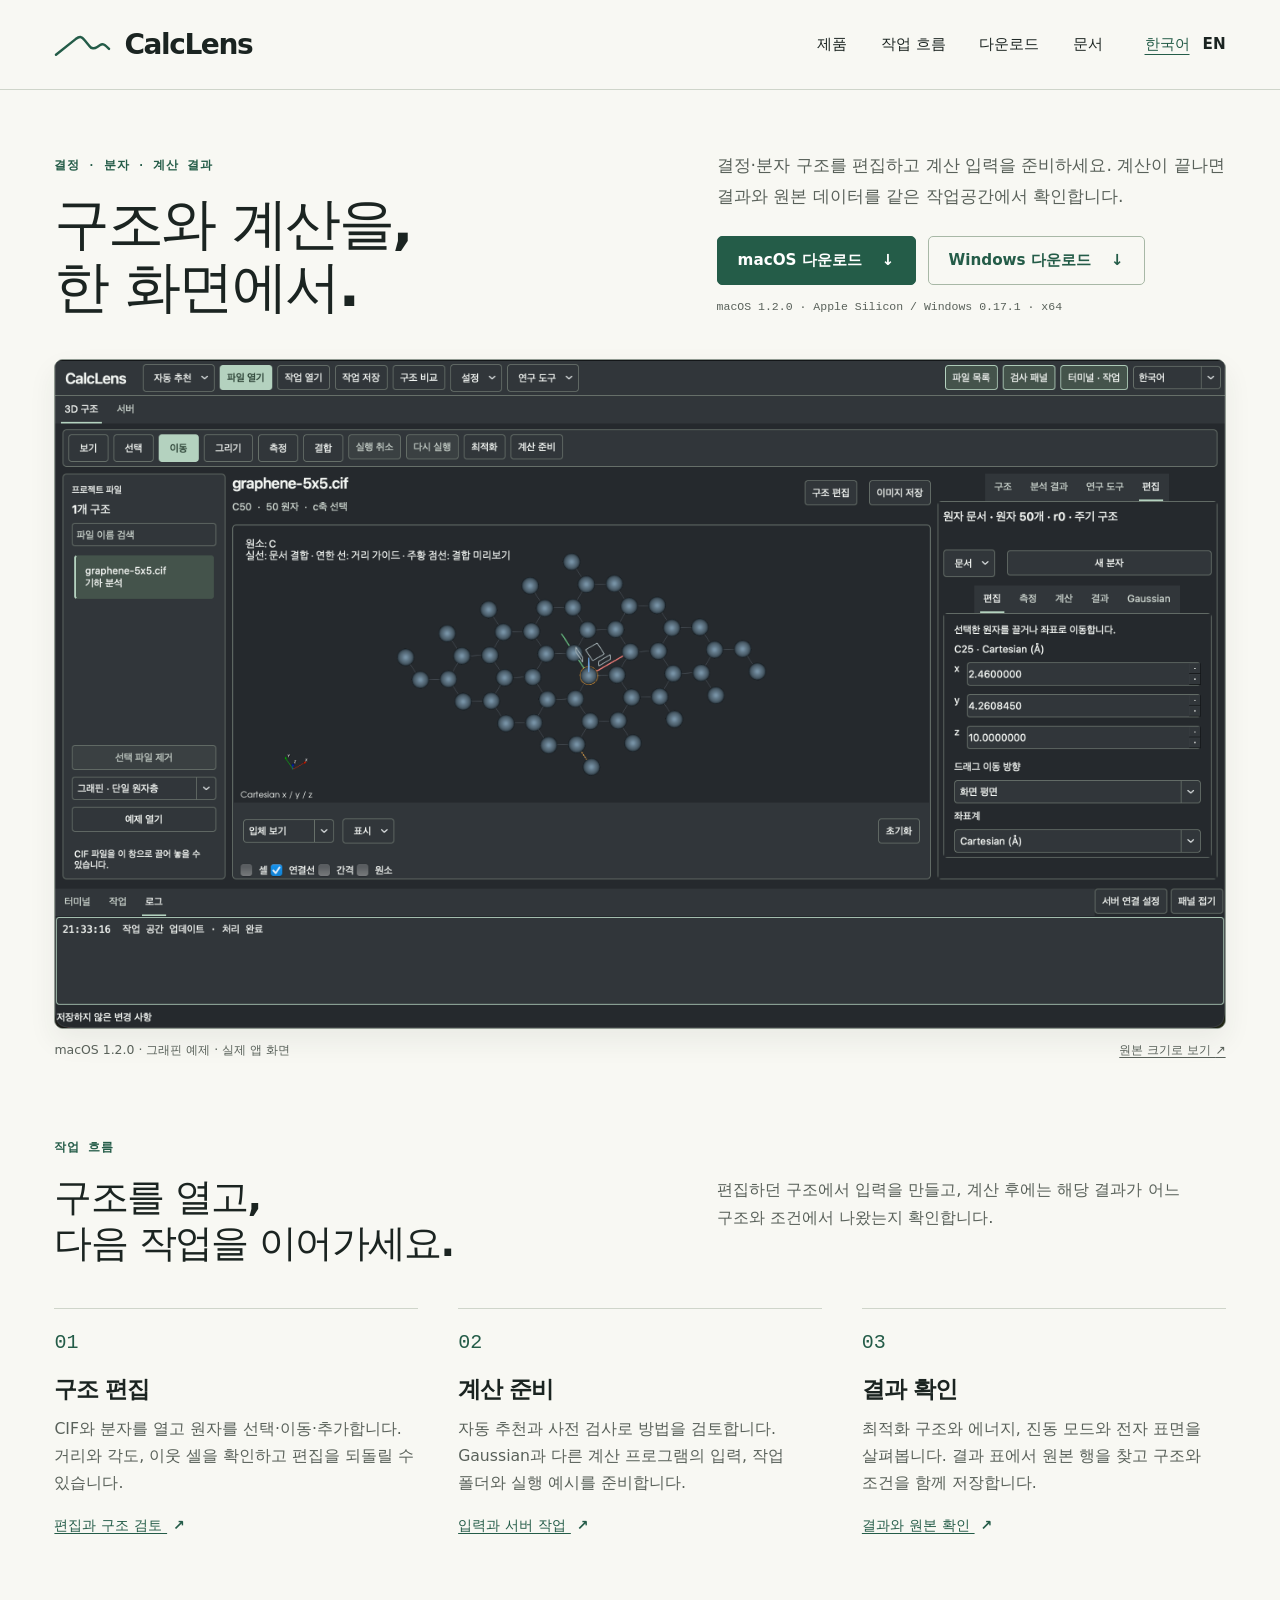
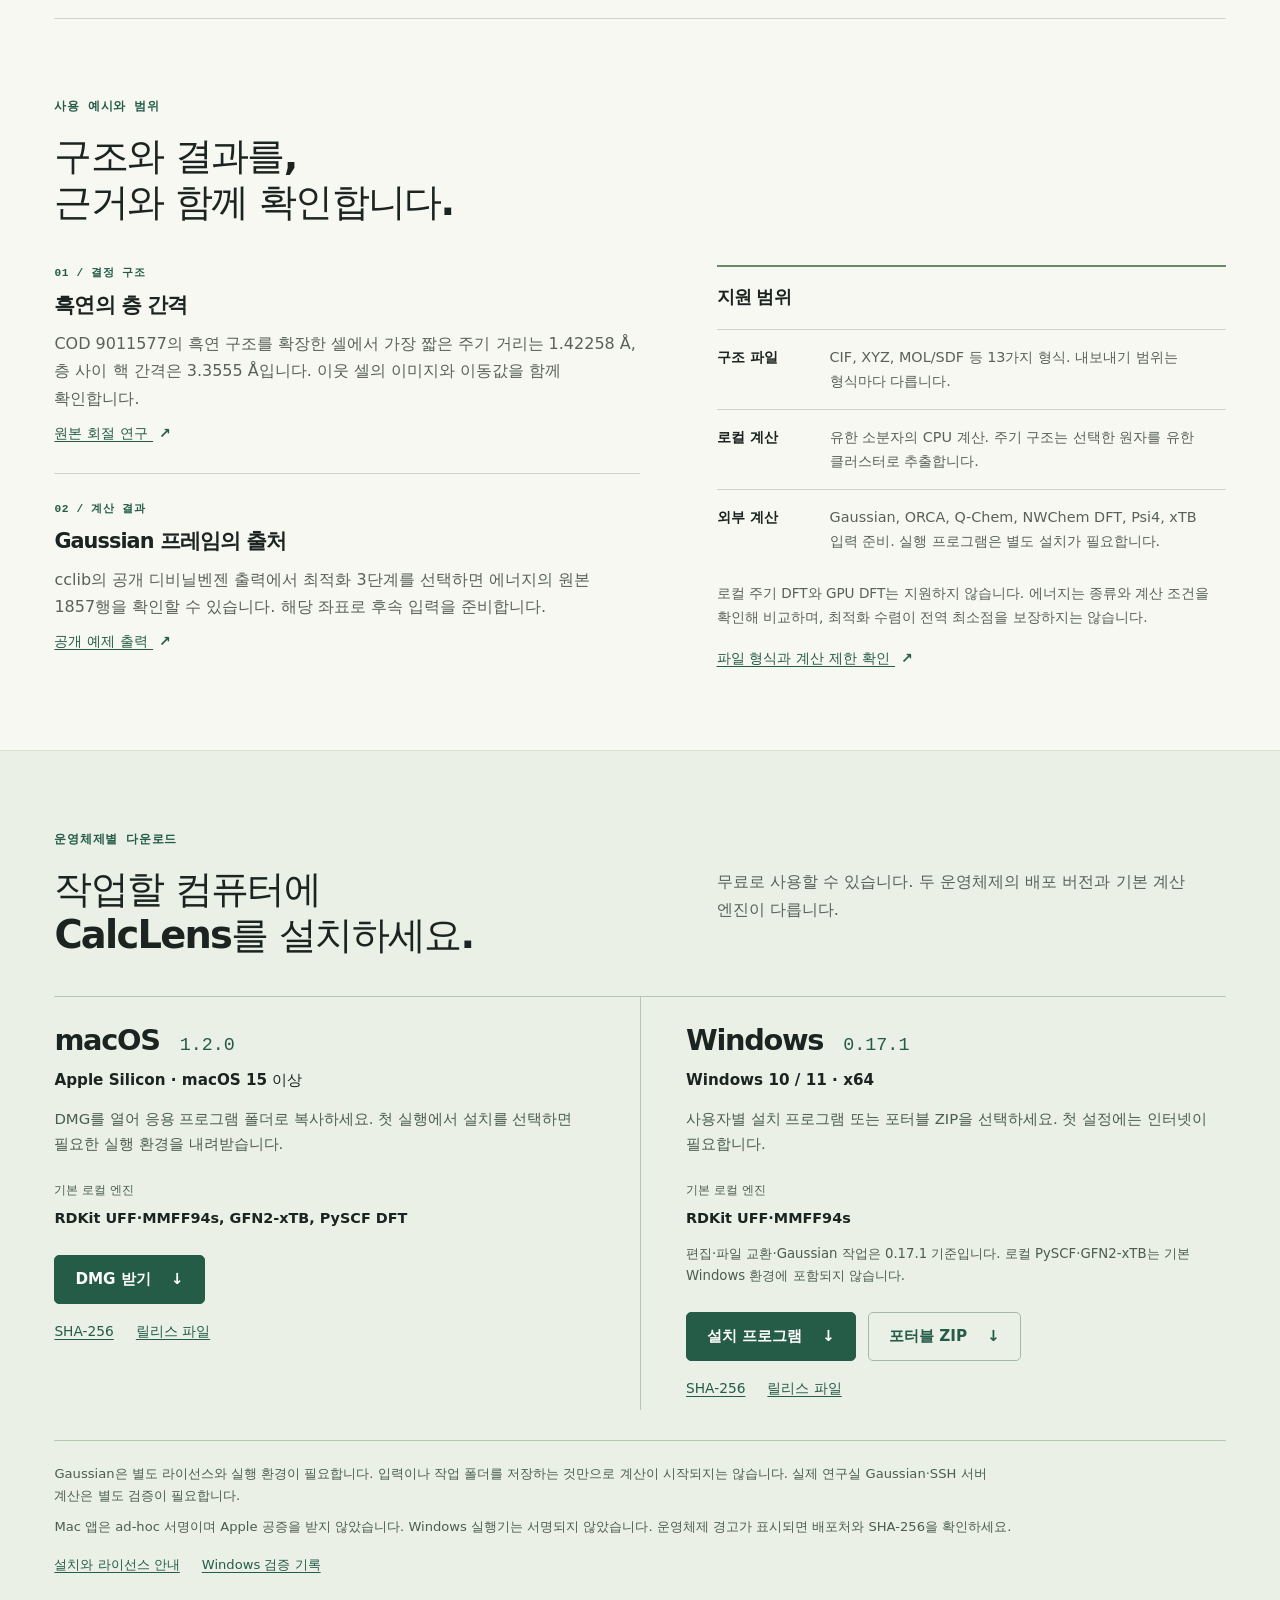
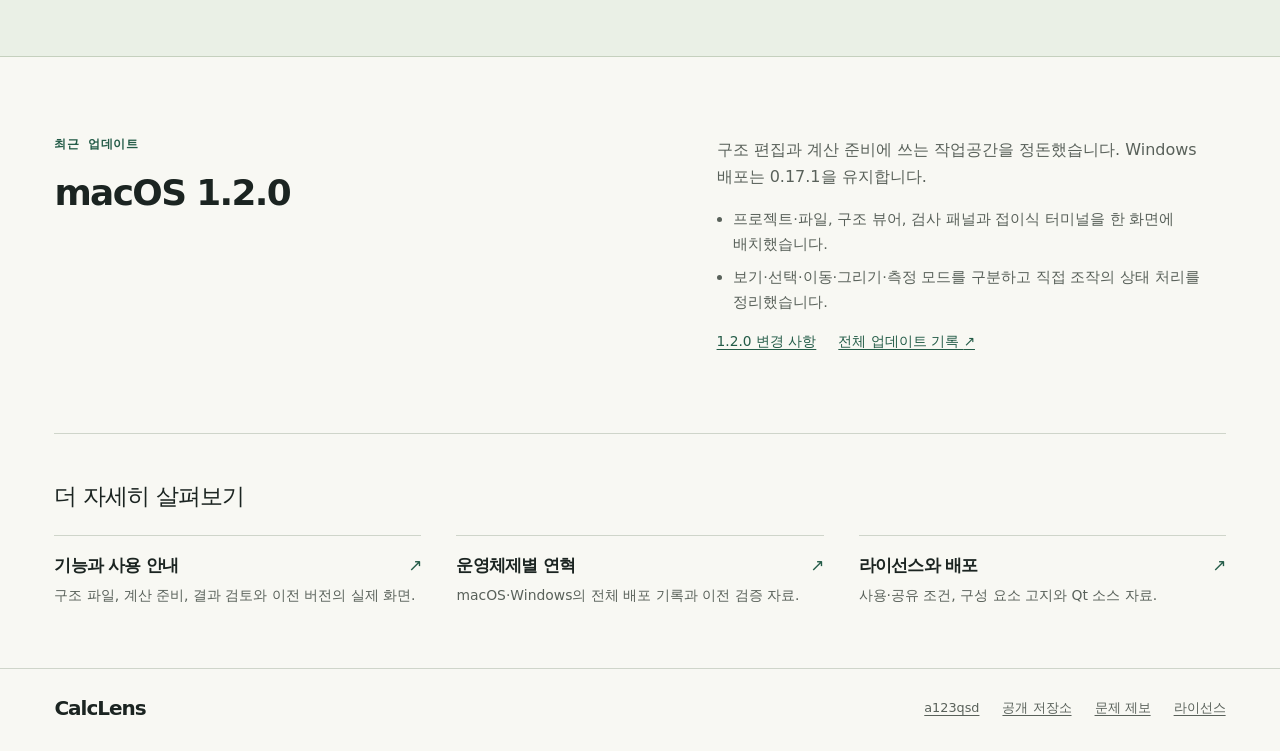
==== commit 97d8a25e: "Refresh bilingual showcase for the macOS 1.2.0 workbench" ====
--- a/index.html
+++ b/index.html
@@ -1,52 +1,38 @@
-<!doctype html><html lang="ko"><head><meta charset="utf-8"><meta name="viewport" content="width=device-width,initial-scale=1"><meta name="theme-color" content="#f6f5ef"><meta name="description" content="CalcLens 데스크톱의 실제 화면, 계산화학 검토 예제, Mac·Windows 다운로드와 배포 조건."><link rel="icon" href="data:,"><title>CalcLens · 결정·분자 구조 작업대</title><link rel="stylesheet" href="site.css?v=1.1.4"><script src="history-tabs.js?v=1.1.4" defer></script></head><body><a class="skip" href="#content">본문으로</a><header class="mast"><div class="shell mast-inner"><a href="index.html" class="brand"><i aria-hidden="true" class="brand-mark"></i>CalcLens</a><nav class="nav" aria-label="주 메뉴"><a href="index.html#features">기능</a><a href="index.html#workflows">사용 화면</a><a href="index.html#history">연혁</a><a href="index.html#downloads">다운로드</a><a href="licenses.html">라이선스</a></nav><nav class="locale" aria-label="언어"><a href="index.html" class="chosen" lang="ko" hreflang="ko" aria-current="page">한국어</a><a href="en.html" lang="en" hreflang="en">EN</a></nav></div></header><main id="content"><section class="hero shell"><div class="hero-grid"><div class="hero-copy"><div class="kicker">계산화학 데스크톱</div><h1>구조와 계산을 <br>한 화면에서</h1><p>CalcLens는 CIF 결정 구조, 분자 편집, Gaussian 결과 검토를 한곳에서 이어가는 데스크톱 앱입니다.</p><div class="buttonrow"><a href="#downloads" class="button">무료 다운로드 ↓</a><a href="#workflows" class="button secondary">실제 화면 보기</a></div></div><figure><div class="screen"><a href="assets/open-files-0.16.0.png"><img width="1360" height="860" src="assets/open-files-0.16.0.png" alt="파일 열기 버튼과 교육용 물 분자 예시를 표시한 실제 Mac 0.16.0 앱 창" fetchpriority="high"></a></div><figcaption class="caption"><span>교육용 물 분자 · Mac 0.16.0 · 최적화 전 예시</span><span>눌러서 크게 보기 ↗</span></figcaption></figure></div></section><div class="shell"><aside class="release-strip"><b>Mac 1.1.4 릴리스</b><span>MOL/SDF 원자 정보와 주기 구조 편집을 바로잡고 Gaussian 초안·전자 표면 저장과 결과 파일 확인을 개선했습니다.</span><a href="https://github.com/a123qsd/calclens-showcase/releases/tag/v1.1.4">변경 기록</a><a href="#downloads">Mac 1.1.4 · Windows 0.17.1 다운로드</a></aside><section class="section" id="project"><div class="section-head"><h2>왜 만들었나요?</h2><div><p>CIF에서 짧은 원자 간 거리를 발견하면 어느 원자를 골랐는지, 이웃 셀의 이미지인지 알아야 그 값을 해석할 수 있습니다. Gaussian 계산에서도 에너지 한 줄이 어느 구조에 해당하는지 찾아야 합니다.</p><p>CalcLens는 원자 선택, 좌표, 원본 결과 행을 함께 보여줍니다. 프로젝트를 다시 열면 그때 확인한 구조와 계산 조건을 이어서 볼 수 있습니다.</p></div></div></section><section class="section" id="features"><div class="section-head"><h2>어떤 일을 할 수 있나요?</h2><p>Mac 1.1.4와 Windows 0.17.1에서 구조 편집, 자동 추천·사전 검사, 에너지 비교, 파일 교환과 Gaussian 고급 입력·결과 분석을 제공합니다. 기본 Windows 계산 엔진은 RDKit UFF·MMFF94s입니다. PySCF와 GFN2-xTB는 Windows 기본 설치에 포함되지 않습니다.</p></div><div class="capabilities"><article class="capability"><span class="capability-platform">Mac · Windows</span><h3>CIF 구조와 주기 거리</h3><p>CIF를 열어 셀을 반복하고 원자를 선택해 거리·각도·이면각을 측정합니다. 짧은 주기 거리의 이웃 셀과 이동값, 층 두께와 간격도 확인할 수 있습니다.</p></article><article class="capability"><span class="capability-platform">Mac · Windows</span><h3>프로젝트와 구조 비교</h3><p>구조별 조건과 메모를 저장하고 작업을 다시 엽니다. 두 구조의 원자 대응을 확인한 뒤 분자 RMSD 또는 같은 셀의 주기 변위를 비교할 수 있습니다.</p></article><article class="capability"><span class="capability-platform">Mac · Windows</span><h3>Gaussian 결과 읽기</h3><p>출력의 최적화 단계, SCF 에너지, 진동 모드와 IR 세기를 확인합니다. 선택한 결과의 원본 행과 좌표를 살펴보고 그 구조로 후속 입력을 만듭니다.</p></article><article class="capability"><span class="capability-platform">Mac · Windows</span><h3>Gaussian 입력과 서버 작업</h3><p>전하·다중도와 계산 조건을 지정해 입력과 작업 폴더를 준비합니다. SSH 프로필과 연구실 실행 설정을 이용한 작업 제출·상태 확인을 지원합니다. Gaussian은 별도 서버에서 실행됩니다.</p></article><article class="capability"><span class="capability-platform">Mac · Windows</span><h3>전하와 전자밀도</h3><p>외부 전하 JSON과 Cube를 불러와 구조에 표시합니다. 지원하는 VASP CHGCAR의 첫 총밀도 블록에서 평면 평균과 누적 전자수도 확인할 수 있습니다.</p></article><article class="capability"><span class="capability-platform">Mac · Windows</span><h3>그림과 결과 내보내기</h3><p>구조와 밀도 프로파일을 PNG 또는 PDF로 저장합니다. 출력 그림에 원본과 표시 조건을 기록하고 결과 표를 CSV로 내보낼 수 있습니다.</p></article><article class="capability"><span class="capability-platform">Mac 1.1.4 · Windows 0.17.1</span><h3>같은 화면에서 구조 편집</h3><p>CIF 구조와 분자를 검토하던 3D 화면에서 원자를 선택하고 이동하거나 추가합니다. 결합과 좌표를 편집하고 변경을 되돌릴 수 있습니다.</p></article><article class="capability"><span class="capability-platform">Mac 1.1.4 · Windows 0.17.1 · 실험적</span><h3>소분자 CPU 계산</h3><p>두 운영체제의 기본 설치에서 RDKit의 MMFF94s·UFF 역장으로 유한 분자를 계산합니다. Mac은 GFN2-xTB와 PySCF DFT도 제공합니다. 주기 구조는 선택한 원자로 유한 클러스터를 만든 뒤 계산하며, 주기 DFT와 GPU DFT는 지원 범위 밖입니다.</p></article><article class="capability"><span class="capability-platform">Mac 1.1.4 · Windows 0.17.1</span><h3>현재 작업 추천과 원자별 사전 검사</h3><p><strong>자동 추천</strong>에서 선택한 원자, 주기 구조, 계산 결과와 서버 화면에 맞는 다음 단계를 고릅니다. UFF·MMFF94s는 실제 결합·전하 상태의 지원 여부를 확인하고, 특정할 수 있는 미지원 원소·원자 번호·유형을 표시합니다. 방법 추천을 적용한 뒤 계산은 따로 실행합니다.</p></article><article class="capability"><span class="capability-platform">Mac 1.1.4 · Windows 0.17.1</span><h3>계산 전·후 에너지와 비교 조건</h3><p>저장된 입력과 결과 구조를 나란히 보고 초기·최종 에너지와 ΔE를 확인합니다. 힘장·xTB·DFT 에너지의 종류를 구분하며, 두 결과의 조건이 다르면 순위 대신 제한 이유를 표시합니다. 검증 조건을 만족한 UKS 최적화에는 단열 스핀 에너지 차이를 표시할 수 있습니다.</p></article><article class="capability"><span class="capability-platform">Mac 1.1.4 · Windows 0.17.1</span><h3>다른 앱과 구조·계산 입력 교환</h3><p>13가지 구조 형식의 지원 범위를 확인하고, ORCA·Q-Chem·NWChem DFT·Psi4·xTB 입력과 실행 파일 묶음을 준비합니다. 외부 프로그램은 별도 설치해야 하며 저장만으로 계산이 시작되지는 않습니다.</p></article><article class="capability"><span class="capability-platform">Mac 1.1.4 · Windows 0.17.1</span><h3>Gaussian 경로와 궤도 파일 준비</h3><p>Gaussian 경로 예시와 메모리·코어·서버 노드를 입력합니다. 실제 체크포인트의 FCHK 변환과 HOMO·LUMO Cube 생성 명령을 준비하고 여러 궤도 중 표시할 데이터를 선택합니다.</p></article></div><p class="feature-note">실제 연구실 Gaussian 서버 제출은 아직 검증하지 않았습니다. 계산 결과와 구조의 타당성은 입력과 계산 조건을 함께 검토해야 합니다.</p></section><section class="section" id="gaussian-advanced"><div class="section-head"><h2>Mac 1.1.4 · Windows 0.17.1<br>Gaussian 계산 준비와 결과</h2><div><p>현재 구조에서 계산별 입력을 만들고, 계산을 마친 뒤 로그와 체크포인트·Cube 파일을 가져와 기록된 결과를 살펴봅니다. 방법과 기저, 전하와 다중도는 사용자가 정합니다.</p><p>Gaussian은 별도로 설치된 연구실 서버에서 실행합니다. 입력과 작업 폴더를 저장하는 것만으로 계산이 시작되지는 않습니다. 실제 Gaussian 서버 실행은 이번 배포에서 검증하지 않았습니다.</p></div></div><div class="capabilities">
-<article class="capability"><span class="capability-platform">01 · HOMO / LUMO</span><h3>궤도와 전자밀도</h3><p>로그나 FCHK의 궤도 에너지와 Cube의 등가면을 확인합니다. 작업 폴더에는 formchk·cubegen 후처리 안내가 들어 있습니다. 계산에 맞게 단일 궤도 또는 α·β 분리 방식을 선택하며 기존 출력은 덮어쓰지 않습니다.</p></article>
-<article class="capability"><span class="capability-platform">02 · PES SCAN</span><h3>결합·각도·이면각 스캔</h3><p>결합 길이, 각도 또는 이면각을 바꾸며 나머지 구조를 최적화하는 relaxed scan 입력을 만듭니다. 출력에 기록된 완료 지점의 좌표와 에너지를 표시합니다.</p></article>
-<article class="capability"><span class="capability-platform">03 · PBC</span><h3>주기 구조 에너지와 최적화</h3><p>현재 활성화된 주기 축 1~3개의 격자 벡터를 Tv로 내보내 Gaussian 단일점 에너지 또는 구조 최적화 입력을 준비합니다. 이는 서버용 Gaussian 입력 지원이며 로컬 주기 DFT나 GPU DFT 계산이 새로 추가된 것은 아닙니다.</p></article>
-<article class="capability"><span class="capability-platform">04 · TRANSITION STATE</span><h3>전이상태 최적화와 진동수</h3><p><code>Opt=(TS,CalcFC) Freq</code> 입력을 준비하고 출력에서 허수 진동수와 모드를 확인합니다. 허수 진동수가 하나여도 의도한 반응의 전이상태인지는 별도로 확인해야 합니다.</p></article>
-<article class="capability"><span class="capability-platform">05 · IRC</span><h3>반응 경로</h3><p>IRC 입력을 준비하고 결과에 기록된 방향, 반응 좌표와 에너지를 확인합니다. 경로 양쪽 끝이 의도한 반응물과 생성물인지는 자동으로 판정하지 않습니다.</p></article>
-<article class="capability"><span class="capability-platform">06 · STABILITY</span><h3>SCF 안정성</h3><p><code>Stable=Opt</code> 입력과 출력의 stable·unstable 문구를 확인합니다. 안정성 관측과 SCF 수렴은 별도로 표시합니다.</p></article>
-<article class="capability"><span class="capability-platform">07 · TD-DFT</span><h3>여기 상태</h3><p>여기 상태 수 등 TD-DFT 옵션을 정하고 출력에 기록된 여기 에너지, 파장과 진동자 세기를 확인합니다.</p></article>
-<article class="capability"><span class="capability-platform">08 · NMR</span><h3>자기 차폐 상수</h3><p>NMR 입력을 만들고 원자별 자기 차폐 상수를 확인합니다. 화학적 이동을 구하려면 별도의 기준값이 필요합니다.</p></article></div>
-<p class="feature-note">작업 이름과 제목, 체크포인트 이름을 정하고 제안된 입력·로그 등 파일명을 확인한 뒤 새 작업 폴더를 만들 수 있습니다. 같은 이름으로 다시 내보내도 고유 작업 ID를 사용합니다. 결과를 표와 그래프로 살펴보고 표에서 원본 행을 찾아갈 수 있습니다. CSV에는 출처 행 번호가 포함됩니다. 잘렸거나 형식이 잘못된 출력의 누락된 값은 추정하지 않으며, 큰 파일을 스트리밍 방식으로 읽을 때도 원본 행을 보존합니다. PES 요약의 에너지 기준값과 IRC의 경로 분할도 반영합니다.</p>
-<p class="feature-note">이전 초안을 복원할 때 입력 중이던 유효하지 않은 숫자도 보존합니다. 좁은 창에서는 검사 패널을 스크롤해 계산과 도구에 접근할 수 있습니다.</p>
-<div class="flows"><article class="workflow"><a class="shot" href="assets/gaussian-jobs-0.17.0.png"><img src="assets/gaussian-jobs-0.17.0.png" width="2120" height="1662" alt="교육용 물 분자의 결합 길이 PES 스캔을 준비하는 Mac 0.17.0 화면" loading="lazy"></a><h3>PES 스캔 입력 준비</h3><p>교육용 물 분자 · Mac 0.17.0</p></article><article class="workflow"><a class="shot" href="assets/gaussian-orbitals-0.17.0.png"><img src="assets/gaussian-orbitals-0.17.0.png" width="2400" height="1040" alt="공개 Gaussian 예제의 HOMO·LUMO 에너지와 원본 행을 보여주는 Mac 0.17.0 화면" loading="lazy"></a><h3>HOMO·LUMO 결과 확인</h3><p><a href="https://github.com/cclib/cclib/blob/0c6e08e0a0d04b308201666793030ef3b77b2973/data/Gaussian/basicGaussian16/dvb_ir.out">cclib 공개 Gaussian 예제</a> · Mac 0.17.0</p></article></div></section><section class="section" id="workflows"><div class="section-head"><h2>앱 안에서</h2><p>각 화면을 누르면 원본 크기로 볼 수 있습니다.</p></div><div class="flows"><article class="workflow drawing-workflow" id="external-inputs"><figure><a class="shot" href="assets/interchange-0.16.0.png"><img src="assets/interchange-0.16.0.png" width="850" height="760" alt="Mac 0.16.0에서 다른 계산 프로그램용 입력과 실행 명령을 준비하는 화면" loading="lazy"></a><figcaption class="caption">Mac 0.16.0 · 시연용 분자 구조</figcaption></figure><div><h3>다른 계산 프로그램의 입력 준비</h3><p>상단 <strong>파일 열기</strong>에서 구조를 선택하거나 <strong>파일 → 분자 구조 열기…</strong>를 이용합니다. <a href="assets/open-files-0.16.0.png">파일 열기 화면 보기</a></p><p><strong>파일 → 다른 앱용 계산 입력…</strong>에서 ORCA, Q-Chem, NWChem DFT, Psi4, xTB의 유한 분자 입력과 실행 명령을 만듭니다. Method와 basis는 프로그램별 표기를 직접 입력합니다. 입력과 실행 스크립트, 설정 기록, 선택한 Slurm·PBS 제출 예시를 새 폴더에 저장하고 실행 전에 검토할 수 있습니다.</p><p>외부 계산 프로그램은 별도 설치가 필요합니다. 묶음을 저장해도 계산이나 서버 제출은 시작되지 않습니다. 여러 노드의 기본 템플릿은 NWChem에서 코어를 균등하게 배분하며, 다른 배분과 실행 환경은 직접 조정해야 합니다.</p></div></article><article class="workflow drawing-workflow" id="checkpoint-tools"><figure><a class="shot" href="assets/checkpoint-tools-0.16.0.png"><img src="assets/checkpoint-tools-0.16.0.png" width="850" height="760" alt="Mac 0.16.0에서 체크포인트와 HOMO·LUMO Cube 생성 명령을 준비하는 화면" loading="lazy"></a><figcaption class="caption">Gaussian 도구 명령 준비 · Mac 0.16.0</figcaption></figure><div><h3>Gaussian 입력과 궤도 파일 이어가기</h3><p>Gaussian 입력 화면에서 <code>#p B3LYP/6-31G(d) Opt SCF=XQC</code> 또는 <code>#p APFD/6-311+G(2d,p) Opt Freq</code> 예시를 적용하고 직접 고칠 수 있습니다. 메모리와 코어 수, <code>%CPU</code>, 서버 노드 <code>%LindaWorkers</code>를 설정합니다. <code>%NProcShared</code>와 <code>%CPU</code> 중 하나를 선택하며, Linda 코어 설정은 작업 프로세스에 공통으로 적용됩니다.</p><p>실제 CHK에서는 <code>formchk</code>로 FCHK를 만들 명령을 준비하고, CHK 또는 FCHK에서는 <code>cubegen 0 MO=HOMO</code>와 <code>cubegen 0 MO=LUMO</code> 명령을 준비합니다. 명령은 Gaussian이 설치된 환경에서 따로 실행합니다. 불러온 FCHK·Cube 원본을 그대로 저장할 수 있고, 여러 궤도가 든 Cube는 표시할 항목을 직접 선택합니다.</p></div></article><article class="workflow drawing-workflow" id="auto-recommend"><figure><a class="shot" href="assets/auto-recommend-0.15.0.png"><img src="assets/auto-recommend-0.15.0.png" width="700" height="480" alt="Mac 0.15.0의 교육용 그래핀 예제와 주 도구 모음의 Auto recommend 버튼" loading="lazy"></a><figcaption class="caption">교육용 그래핀 예제 · Mac 0.15.0 · 실험 구조나 최적화 결과가 아닙니다.</figcaption></figure><div><h3>현재 작업에서 다음 단계 찾기</h3><p><strong>자동 추천 / Auto recommend</strong>은 현재 구조와 선택에 맞는 메뉴입니다. 원자 측정, 유한 클러스터 준비, 기하·전자 구조 방법 검토와 결과 비교로 이어집니다. Mac에서는 <strong>Command+Shift+R</strong>로도 엽니다. 메뉴를 여는 것만으로 계산을 시작하거나 서버 파일을 전송·이동하지 않습니다.</p><a class="button secondary" href="#downloads">Mac 1.1.4 다운로드 안내</a></div></article><article class="workflow drawing-workflow" id="molecule-drawing"><a class="shot" href="assets/molecule-drawing-0.14.0.webp"><img src="assets/molecule-drawing-0.14.0.webp" width="2360" height="1616" alt="CalcLens에서 탄소 두 개를 드래그로 선택하는 장면. 오른쪽 산소는 탄소와 이중 결합으로 이어져 있습니다." loading="lazy"></a><div><h3>클릭하고 끌어서 분자 그리기</h3><p><strong>새 분자</strong>를 누르고 빈 곳을 클릭하면 탄소 원자가 놓입니다. 그 원자에서 빈 곳으로 끌면 새 원자와 단일 결합이 함께 생깁니다. <strong>주기율표</strong>에서 산소를 골라 추가할 수 있습니다. 결합선을 더블클릭하면 단일·이중·삼중 결합이 순환합니다. 여러 원자를 고를 때는 <strong>드래그 선택</strong>을 사용하세요. <a href="assets/periodic-table-0.14.0.webp">주기율표 화면 보기</a></p><a class="button secondary" href="https://github.com/a123qsd/calclens-showcase/releases/download/v1.1.4/CalcLens-1.1.4-macOS-Apple-Silicon.dmg">Apple Silicon Mac용 1.1.4 받기</a></div></article><article class="workflow"><a class="shot" href="assets/integrated-preview.jpg"><img width="1080" height="624" src="assets/integrated-preview.jpg" alt="교육용 그래핀 결함 모델에서 탄소 원자를 선택하고 오른쪽 편집 패널에 좌표를 표시한 macOS 앱 화면" loading="lazy"></a><h3>구조를 보며 편집</h3><p>0.13 개발 중 Mac에서 촬영한 화면입니다. 교육용 그래핀 결함 모델의 원자를 선택해 위치를 편집하고 있습니다. 이 모델은 실험 구조나 최적화 결과가 아닙니다.</p></article><article class="workflow"><a class="shot" href="assets/gaussian.webp"><img width="2100" height="1306" src="assets/gaussian.webp" alt="공개 디비닐벤젠 Gaussian 출력의 SCF 그래프, 수렴 기준 표와 분자 구조를 표시한 실제 앱 창" loading="lazy"></a><h3>최적화 과정 검토</h3><p>공개 Gaussian 예제에서 SCF 변화와 힘·변위의 수렴 기준을 확인합니다. 프레임을 선택하면 해당 좌표와 원본 결과의 출처를 찾아갈 수 있습니다.</p></article></div></section><section class="section" id="geometry-formats"><div class="section-head"><h2>구조 파일 지원 범위</h2><p>Mac 0.17.1의 형식 13가지입니다. 내보낸 뒤 표시되는 정보 손실 안내를 확인하세요. 원자 ID·제약·전자 상태·출처를 보존하려면 CalcLens 작업이나 <code>.atomic.json</code>도 함께 저장합니다.</p></div><div class="cases"><article><h3>가져오기와 내보내기</h3><ul><li><strong>XYZ (.xyz)</strong> — 유한 구조의 원자와 좌표.</li><li><strong>Extended XYZ (.extxyz)</strong> — 셀과 부분 주기성. 확장 XYZ 내용의 .xyz도 가져옵니다. 전하·다중도는 CalcLens 전용 메타데이터로 저장되며 다른 앱에서 읽지 못할 수 있습니다.</li><li><strong>CIF P1 (.cif)</strong> — 완전 점유된 명시적 원자와 셀. 내보내기는 세 주기축이 필요합니다.</li><li><strong>PDB (.pdb)</strong> — 좌표와 표현 가능한 셀. 대체 위치와 부분 점유는 가져오기 전에 정리해야 합니다.</li><li><strong>MOL V2000 (.mol)</strong> — 명시적 결합 차수, 형식전하와 동위원소. 단일 분자만 지원합니다.</li><li><strong>SDF V2000 (.sdf)</strong> — MOL과 같은 구조 정보를 가진 단일 분자. 추가 데이터와 입체화학은 유지하지 않습니다.</li><li><strong>VASP POSCAR/CONTCAR (.vasp, .poscar)</strong> — 원소가 명시된 주기 구조. 내보내기는 세 주기축이 필요합니다.</li><li><strong>XSF (.xsf)</strong> — 원자와 지원되는 주기 셀. 스칼라 격자와 힘은 가져오지 않습니다.</li><li><strong>ORCA 입력 (.inp)</strong> — 인라인 Cartesian 원자·전하·다중도를 가져오고 구조 블록을 저장합니다. 전체 계산 입력은 별도 화면에서 준비합니다.</li></ul></article><article><h3>가져오기 중심 형식</h3><ul><li><strong>MOL2 (.mol2)</strong> — 지원되는 단일 분자의 원자와 결합. 부분 전하와 원자 유형은 유지하지 않습니다.</li><li><strong>Gaussian 입력 (.gjf, .com)</strong> — 지원되는 명시적 Cartesian 구조를 가져옵니다. 전체 Gaussian 입력은 입력 화면에서 작성·보존할 수 있습니다.</li><li><strong>Gaussian FCHK (.fchk, .fch)</strong> — 실제 파일의 구조와 지원 필드를 읽습니다. 원본 저장과 formchk 명령 준비는 별도 화면에서 제공합니다.</li><li><strong>Quantum ESPRESSO (.pwi, .in)</strong> — <code>ibrav=0</code> 구조의 원자와 셀을 가져옵니다. 의사 퍼텐셜과 스핀 설정은 가져오지 않습니다.</li></ul><p>여러 프로그램이 쓰는 <code>.inp</code>·<code>.in</code>은 가져올 형식을 선택합니다. <strong>파일 열기</strong> 또는 <strong>분자 구조 열기…</strong>에서 Cube를 선택하면 전자장 분석 화면으로 연결됩니다. 지원되는 Cube의 표시 한도는 파일 32 MiB, 격자점 100만 개, 전체 스칼라 값 400만 개이며 원자·데이터셋 수도 제한됩니다. 한도를 넘는 서버 파일은 서버 파일 브라우저에서 체크섬을 확인하며 원본을 내려받아 외부 앱에서 열 수 있습니다.</p></article></div></section><section class="section"><h2>검토 예제</h2><div class="cases"><article><h3>흑연의 층 간격</h3><p>COD 9011577의 흑연 구조를 확장한 셀에서 가장 짧은 주기 거리는 1.42258 Å, 층 사이 핵 간격은 3.3555 Å입니다. 이 구조에서 따로 만든, 최적화하지 않은 단층 모델의 반복 높이는 20 Å로 설정했습니다. 위 화면의 교육용 그래핀 모델과는 별도 예제입니다.</p><p><a href="https://doi.org/10.1038/258136a0">Trucano와 Chen의 중성자 회절 연구 ↗</a></p></article><article><h3>Gaussian 프레임의 출처</h3><p>cclib의 공개 디비닐벤젠 예제에서 최적화 3단계를 선택하면 CalcLens가 에너지의 원본 1857행을 가리킵니다. 그 좌표로 후속 입력을 만들고 프로젝트를 다시 열어 같은 프레임을 확인했습니다.</p><p><a href="https://github.com/cclib/cclib/blob/0c6e08e0a0d04b308201666793030ef3b77b2973/data/Gaussian/basicGaussian16/dvb_gopt.out">cclib 공개 예제 ↗</a></p></article></div></section><section class="section" id="history"><div class="section-head"><h2>운영체제별 업데이트 기록</h2><p>macOS와 Windows의 공개 버전과 주요 변경 사항을 따로 정리했습니다. 초기 공통 개발 기록도 아래에서 확인할 수 있습니다.</p></div>
-<div class="history-tabs" data-history-tabs role="tablist" aria-label="운영체제별 업데이트 기록" hidden>
-<button class="history-tab" type="button" role="tab" id="history-tab-macos" data-history-tab aria-controls="history-macos" aria-selected="true" tabindex="0">macOS</button>
-<button class="history-tab" type="button" role="tab" id="history-tab-windows" data-history-tab aria-controls="history-windows" aria-selected="false" tabindex="-1">Windows</button>
+<!doctype html>
+<html lang="ko">
+<head>
+<meta charset="utf-8"><meta name="viewport" content="width=device-width,initial-scale=1">
+<meta name="theme-color" content="#f8f8f3"><meta name="description" content="결정·분자 구조 편집부터 계산 입력 준비와 결과 검토까지. CalcLens macOS와 Windows 다운로드, 지원 범위와 실제 앱 화면."><link rel="icon" href="data:,">
+<title>CalcLens · 구조와 계산을 한 화면에서</title><link rel="stylesheet" href="site.css?v=1.2.0">
+<link rel="alternate" hreflang="ko" href="index.html"><link rel="alternate" hreflang="en" href="en.html">
+<script src="site.js?v=1.2.0" defer></script>
+</head><body class="landing">
+<a class="skip" href="#content">본문으로</a>
+<header class="mast"><div class="shell mast-inner">
+<a href="index.html" class="brand" aria-label="CalcLens"><svg class="brand-line" viewBox="0 0 58 27" fill="none" aria-hidden="true"><path d="M2 24 22 8c4-3 6-3 9 1l5 6c2 3 5 3 8 1l3-2c3-2 5 0 9 4" stroke="currentColor" stroke-width="2.5" stroke-linecap="round" stroke-linejoin="round"/></svg><span>CalcLens</span></a>
+<nav class="nav" aria-label="주 메뉴"><a href="index.html#product">제품</a><a href="index.html#workflows">작업 흐름</a><a href="index.html#downloads">다운로드</a><a href="guide.html">문서</a></nav>
+<nav class="locale" aria-label="언어"><a href="index.html" lang="ko" hreflang="ko" class="chosen" aria-current="page">한국어</a><a href="en.html" lang="en" hreflang="en">EN</a></nav>
+</div></header>
+<main id="content">
+<section class="hero shell" id="product">
+ <div class="hero-intro"><div><p class="eyebrow">결정 · 분자 · 계산 결과</p><h1>구조와 계산을,<br>한 화면에서.</h1></div>
+ <div class="hero-copy"><p>결정·분자 구조를 편집하고 계산 입력을 준비하세요. 계산이 끝나면 결과와 원본 데이터를 같은 작업공간에서 확인합니다.</p><div class="buttonrow"><a class="button" href="https://github.com/a123qsd/calclens-showcase/releases/download/v1.2.0/CalcLens-1.2.0-macOS-Apple-Silicon.dmg">macOS 다운로드 <span aria-hidden="true">↓</span></a><a class="button secondary" href="https://github.com/a123qsd/calclens-showcase/releases/download/v0.17.1-windows.1/CalcLens-0.17.1-Windows-x64-Setup.exe">Windows 다운로드 <span aria-hidden="true">↓</span></a></div><p class="hero-meta">macOS 1.2.0 · Apple Silicon / Windows 0.17.1 · x64</p></div></div>
+ <figure class="product-shot"><a class="screen-link" href="assets/calclens-macos-1.2.0.png" aria-label="원본 크기로 보기"><img width="2800" height="1600" src="assets/calclens-macos-1.2.0.png" alt="CalcLens macOS 1.2.0의 실제 작업공간. 프로젝트와 파일, 중앙 구조 뷰어, 오른쪽 검사 패널과 하단 로그를 함께 표시합니다." fetchpriority="high"></a><figcaption><span>macOS 1.2.0 · 그래핀 예제 · 실제 앱 화면</span><a href="assets/calclens-macos-1.2.0.png">원본 크기로 보기 <span aria-hidden="true">↗</span></a></figcaption></figure>
+</section>
+<div class="shell">
+<section class="section workflow-section" id="workflows"><div class="section-head"><div><p class="eyebrow">작업 흐름</p><h2>구조를 열고,<br>다음 작업을 이어가세요.</h2></div><p class="section-intro">편집하던 구조에서 입력을 만들고, 계산 후에는 해당 결과가 어느 구조와 조건에서 나왔는지 확인합니다.</p></div><div class="flow-grid"><article class="flow"><span class="step">01</span><h3>구조 편집</h3><p>CIF와 분자를 열고 원자를 선택·이동·추가합니다. 거리와 각도, 이웃 셀을 확인하고 편집을 되돌릴 수 있습니다.</p><a class="text-link" href="guide.html#features">편집과 구조 검토 <span aria-hidden="true">↗</span></a></article>
+<article class="flow"><span class="step">02</span><h3>계산 준비</h3><p>자동 추천과 사전 검사로 방법을 검토합니다. Gaussian과 다른 계산 프로그램의 입력, 작업 폴더와 실행 예시를 준비합니다.</p><a class="text-link" href="guide.html#gaussian-advanced">입력과 서버 작업 <span aria-hidden="true">↗</span></a></article>
+<article class="flow"><span class="step">03</span><h3>결과 확인</h3><p>최적화 구조와 에너지, 진동 모드와 전자 표면을 살펴봅니다. 결과 표에서 원본 행을 찾고 구조와 조건을 함께 저장합니다.</p><a class="text-link" href="guide.html#gaussian-advanced">결과와 원본 확인 <span aria-hidden="true">↗</span></a></article></div></section>
+<section class="section scope-section" id="scope"><div class="section-head"><div><p class="eyebrow">사용 예시와 범위</p><h2>구조와 결과를,<br>근거와 함께 확인합니다.</h2></div></div><div class="scope-grid"><div class="examples"><article class="example"><p class="eyebrow">01 / 결정 구조</p><h3>흑연의 층 간격</h3><p>COD 9011577의 흑연 구조를 확장한 셀에서 가장 짧은 주기 거리는 1.42258 Å, 층 사이 핵 간격은 3.3555 Å입니다. 이웃 셀의 이미지와 이동값을 함께 확인합니다.</p><a class="text-link" href="https://doi.org/10.1038/258136a0">원본 회절 연구 <span aria-hidden="true">↗</span></a></article>
+<article class="example"><p class="eyebrow">02 / 계산 결과</p><h3>Gaussian 프레임의 출처</h3><p>cclib의 공개 디비닐벤젠 출력에서 최적화 3단계를 선택하면 에너지의 원본 1857행을 확인할 수 있습니다. 해당 좌표로 후속 입력을 준비합니다.</p><a class="text-link" href="https://github.com/cclib/cclib/blob/0c6e08e0a0d04b308201666793030ef3b77b2973/data/Gaussian/basicGaussian16/dvb_gopt.out">공개 예제 출력 <span aria-hidden="true">↗</span></a></article></div><aside class="support-scope"><h3>지원 범위</h3><dl><div><dt>구조 파일</dt><dd>CIF, XYZ, MOL/SDF 등 13가지 형식. 내보내기 범위는 형식마다 다릅니다.</dd></div><div><dt>로컬 계산</dt><dd>유한 소분자의 CPU 계산. 주기 구조는 선택한 원자를 유한 클러스터로 추출합니다.</dd></div><div><dt>외부 계산</dt><dd>Gaussian, ORCA, Q-Chem, NWChem DFT, Psi4, xTB 입력 준비. 실행 프로그램은 별도 설치가 필요합니다.</dd></div></dl><p class="fine">로컬 주기 DFT와 GPU DFT는 지원하지 않습니다. 에너지는 종류와 계산 조건을 확인해 비교하며, 최적화 수렴이 전역 최소점을 보장하지는 않습니다.</p><a class="text-link" href="guide.html#geometry-formats">파일 형식과 계산 제한 확인 <span aria-hidden="true">↗</span></a></aside></div></section>
 </div>
-<div class="history-panel" id="history-macos" data-history-panel role="tabpanel" aria-labelledby="history-tab-macos" tabindex="0"><h3 class="history-platform-heading">macOS<span>최신 1.1.4</span></h3><ol class="history-list"><li class="history-item" id="macos-v1-1-4"><div class="history-version"><strong><a href="https://github.com/a123qsd/calclens-showcase/releases/tag/v1.1.4">1.1.4</a></strong><span>macOS</span><time datetime="2026-11-15">2026-11-15</time></div><p>MOL/SDF 원자 정보와 주기 구조 편집을 바로잡고 Gaussian 초안·전자 표면 저장, 결과 파일 확인과 내보내기를 개선했습니다.</p></li><li class="history-item" id="macos-v1-1-3"><div class="history-version"><strong><a href="https://github.com/a123qsd/calclens-showcase/releases/tag/v1.1.3">1.1.3</a></strong><span>macOS</span><time datetime="2026-11-15T05:26:47Z">2026-11-15</time></div><p>로그 앞부분을 수정하면서 파일이 커지는 경우에도 원격 구간 전체를 검증해 이전 종료 상태를 재사용하지 않습니다.</p></li><li class="history-item" id="macos-v1-1-2"><div class="history-version"><strong><a href="https://github.com/a123qsd/calclens-showcase/releases/tag/v1.1.2">1.1.2</a></strong><span>macOS</span><time datetime="2026-11-15T04:08:43Z">2026-11-15</time></div><p>전하·전자 표면 표시, 원자 편집 잠금, Gaussian 단위 해석과 결과 원본 확인, 복구·SSH 다운로드를 보완했습니다.</p></li>
-<li class="history-item" id="macos-v1-1-1"><div class="history-version"><strong><a href="https://github.com/a123qsd/calclens-showcase/releases/tag/v1.1.1">1.1.1</a></strong><span>macOS</span><time datetime="2026-11-15T03:10:18Z">2026-11-15</time></div><p>큰 구조의 회전·원자 선택과 창 크기 변경 뒤 화면 갱신을 개선했습니다. 계산 취소 뒤 결과 반영, 좁은 창의 실행 버튼, SSH 파일 전송·편집과 세션 종료 처리를 수정했습니다.</p></li>
-<li class="history-item" id="macos-v1-1-0"><div class="history-version"><strong><a href="https://github.com/a123qsd/calclens-showcase/releases/tag/v1.1.0">1.1.0</a></strong><span>macOS</span><time datetime="2026-11-15T01:08:56Z">2026-11-15</time></div><p>3D 구조와 서버 화면이 터미널·작업·로그를 공유합니다. 패널 상태와 SSH 세션을 유지하고 그래픽 품질 변경의 검증·복구, 터미널 색상·한글·연결 복구를 개선했습니다.</p></li>
-<li class="history-item" id="macos-v1-0-0"><div class="history-version"><strong><a href="https://github.com/a123qsd/calclens-showcase/releases/tag/v1.0.0">1.0.0</a></strong><span>macOS</span><time datetime="2026-11-14T18:29:57Z">2026-11-15</time></div><p>서버 결과를 독립 문서나 분석 창에서 열 수 있습니다. 후보별 계산 진단, 저장 복구와 서버 파일 검사를 개선했습니다. <a href="https://github.com/a123qsd/calclens-showcase/releases/tag/v1.0.0">변경 기록</a></p></li>
-<li class="history-item" id="macos-v0-17-1"><div class="history-version"><strong><a href="https://github.com/a123qsd/calclens-showcase/releases/tag/v0.17.1">0.17.1</a></strong><span>macOS</span><time datetime="2026-11-14T14:26:05Z">2026-11-14</time></div><p>드래그 선택 사각형이 원자·결합을 가리지 않도록 내부를 비우고 테마에 맞는 테두리만 표시합니다. 밝은·어두운 화면에서 선택 영역 안의 픽셀이 유지되는지 확인했습니다.</p></li>
-<li class="history-item" id="macos-v0-17-0"><div class="history-version"><strong><a href="https://github.com/a123qsd/calclens-showcase/releases/tag/v0.17.0">0.17.0</a></strong><span>macOS</span><time datetime="2026-11-14T13:27:03Z">2026-11-14</time></div><p>Gaussian 궤도·전자밀도, relaxed PES 스캔, 주기 구조와 전이상태·IRC·안정성·TD-DFT·NMR 입력 및 결과 확인을 추가했습니다. 작업 폴더와 결과 출처, 초안 복원도 개선했습니다.</p></li>
-<li class="history-item" id="macos-v0-16-0"><div class="history-version"><strong><a href="https://github.com/a123qsd/calclens-showcase/releases/tag/v0.16.0">0.16.0</a></strong><span>macOS</span><time datetime="2026-11-14T12:07:24Z">2026-11-14</time></div><p>Gaussian 경로 예시와 자원 입력, FCHK·Cube 원본 및 궤도 파일 준비를 확장했습니다. 구조 파일 교환과 다섯 외부 계산 프로그램의 입력·실행 파일 묶음을 추가했습니다.</p></li>
-<li class="history-item" id="macos-v0-15-1"><div class="history-version"><strong><a href="https://github.com/a123qsd/calclens-showcase/releases/tag/v0.15.1">0.15.1</a></strong><span>macOS</span><time datetime="2026-11-14T10:33:52Z">2026-11-14</time></div><p>ECP가 필요한 기저를 ECP 없이 실행하지 않도록 검사하고, 최적화 종료 구조의 수렴 상태를 다시 확인합니다. 계산 중 편집한 입력과 저장한 결과 상태를 보존하며, 잘못된 Gaussian 폼 값으로 내보내는 동작을 막았습니다.</p></li>
-<li class="history-item" id="macos-v0-15-0"><div class="history-version"><strong><a href="https://github.com/a123qsd/calclens-showcase/releases/tag/v0.15.0">0.15.0</a></strong><span>macOS</span><time datetime="2026-11-08T15:29:59Z">2026-11-09</time></div><p>현재 작업을 따르는 자동 추천, UFF·MMFF 원자별 사전 검사와 설치된 엔진에 맞는 방법 검토를 추가했습니다. 계산 전·후 구조와 에너지를 확인하고, 두 결과의 비교 조건과 제한을 구분합니다.</p></li>
-<li class="history-item" id="macos-v0-14-0"><div class="history-version"><strong><a href="https://github.com/a123qsd/calclens-showcase/releases/tag/v0.14.0">0.14.0</a></strong><span>macOS</span><time datetime="2026-11-08T12:54:24Z">2026-11-08</time></div><p>Mac에서 주기율표의 118개 원소를 선택하고, 여러 원자를 드래그해 수소를 추가하거나 결합선을 더블클릭해 차수를 바꿀 수 있습니다. 수렴한 최적화 결과는 새 문서로 열립니다. SSH 서버 파일을 탐색하고 복사하거나 전송할 수도 있습니다.</p></li>
-<li class="history-item" id="macos-v0-13-2"><div class="history-version"><strong><a href="https://github.com/a123qsd/calclens-showcase/releases/tag/v0.13.2">0.13.2</a></strong><span>macOS</span><time datetime="2026-11-08T11:37:24Z">2026-11-08</time></div><p>새 분자에서 빈 곳을 클릭하면 탄소 원자가 생기고, 원자에서 끌면 결합이 생깁니다. 좁은 창에서도 도구와 계산 버튼까지 스크롤할 수 있습니다.</p></li>
-<li class="history-item" id="macos-v0-13-1"><div class="history-version"><strong><a href="https://github.com/a123qsd/calclens-showcase/releases/tag/v0.13.1">0.13.1</a></strong><span>macOS</span><time datetime="2026-11-08T03:50:36Z">2026-11-08</time></div><p>Mac과 Windows 앱을 네이티브 모듈로 배포합니다. 초격자 생성, 3D 시점과 편집 모드 선택을 수정했고, Mac이 접근성 수정이 적용된 Qt 플러그인을 불러오도록 백업 위치를 바꿨습니다. 새 라이선스는 공식 설치 파일의 무료 공유를 허용합니다.</p></li>
-<li class="history-item" id="macos-v0-13-0"><div class="history-version"><strong><a href="https://github.com/a123qsd/calclens-showcase/releases/tag/v0.13.0">0.13.0</a></strong><span>macOS</span><time datetime="2026-11-08T02:11:17Z">2026-11-08</time></div><p>Mac과 Windows에 구조를 보면서 같은 3D 화면에서 편집하는 작업대를 제공하고 Windows 기본 설치에 RDKit 역장 계산을 추가했습니다. Mac은 GFN2-xTB와 PySCF DFT도 제공합니다.</p></li>
-<li class="history-item" id="macos-v0-12-0"><div class="history-version"><strong><a href="https://github.com/a123qsd/calclens-showcase/releases/tag/v0.12.0">0.12.0</a></strong><span>macOS</span><time datetime="2026-11-07T17:13:52Z">2026-11-08</time></div><p>Mac에 분자 편집, 구조 저장, 조건별 에너지 비교와 유한 소분자 CPU 계산을 추가했습니다.</p></li>
-</ol></div>
-<div class="history-panel" id="history-windows" data-history-panel role="tabpanel" aria-labelledby="history-tab-windows" tabindex="0"><h3 class="history-platform-heading">Windows<span>최신 0.17.1</span></h3><ol class="history-list">
-<li class="history-item" id="windows-v0-17-1"><div class="history-version"><strong><a href="https://github.com/a123qsd/calclens-showcase/releases/tag/v0.17.1-windows.1">0.17.1</a></strong><span>Windows</span><time datetime="2026-11-14T16:54:02Z">2026-11-15</time></div><p>0.13.1 이후의 공통 기능을 0.17.1 기준으로 동기화했습니다. 선택 잔상·엔진별 추천 진단·상태 파일 처리를 개선하고 설치 프로그램과 포터블 ZIP을 제공합니다. 로컬 PySCF·tblite는 기본 Windows 실행 환경에 포함하지 않습니다.</p></li>
-<li class="history-item" id="windows-v0-13-1"><div class="history-version"><strong><a href="https://github.com/a123qsd/calclens-showcase/releases/tag/v0.13.1">0.13.1</a></strong><span>Windows</span><time datetime="2026-11-08T03:50:36Z">2026-11-08</time></div><p>네이티브 모듈 배포와 공식 설치 파일의 무료 공유를 허용하는 새 라이선스를 적용했습니다. 초격자 생성과 3D 시점·편집 모드 선택을 수정했습니다.</p></li>
-<li class="history-item" id="windows-v0-13-0"><div class="history-version"><strong><a href="https://github.com/a123qsd/calclens-showcase/releases/tag/v0.13.0">0.13.0</a></strong><span>Windows</span><time datetime="2026-11-08T02:11:17Z">2026-11-08</time></div><p>구조를 보면서 같은 3D 화면에서 편집하는 작업대를 제공하고 Windows 기본 설치에 RDKit 역장 계산을 추가했습니다.</p></li>
-<li class="history-item" id="windows-v0-11-1"><div class="history-version"><strong><a href="https://github.com/a123qsd/calclens-showcase/releases/tag/v0.12.0">0.11.1</a></strong><span>Windows</span><time datetime="2026-11-07T17:13:52Z">2026-11-08</time></div><p>Windows의 서버 로그인과 화면 상태 복원, 시작 화면 표시를 개선했습니다.</p></li>
-</ol></div>
-<p class="history-date-note">표시한 날짜는 GitHub 릴리스의 공개일이며 한국 표준시(UTC+9) 기준입니다.</p><details class="history-early"><summary>초기 공통 개발 기록 · 0.1.0–0.11.0</summary><p>운영체제별 배포를 나누기 전의 개발 기록입니다. 0.1.0과 0.4.0은 별도 릴리스가 아닌 개발 버전입니다.</p><ol class="history-list">
-<li class="history-item"><div class="history-version"><strong>0.1.0</strong><span>개발 버전</span></div><p>CIF의 원자 위치와 셀, 주기 거리 및 층의 기하 정보를 확인하는 도구로 시작했습니다.</p></li>
-<li class="history-item"><div class="history-version"><strong>0.1.1</strong><span>릴리스</span></div><p>한국어·영어 배포본과 사용 안내, CSV·JSON 결과 내보내기를 추가했습니다.</p></li>
-<li class="history-item"><div class="history-version"><strong>0.2.0</strong><span>릴리스</span></div><p>가장 가까운 원자쌍의 근거를 표시하고 여러 CIF를 비교하며 원본 정보를 기록했습니다.</p></li>
-<li class="history-item"><div class="history-version"><strong>0.3.0</strong><span>릴리스</span></div><p>검토 조건과 메모를 프로젝트에 저장하고 다시 여는 기능을 추가했습니다. Windows 실행 파일도 제공했습니다.</p></li>
-<li class="history-item"><div class="history-version"><strong>0.4.0</strong><span>개발 버전</span></div><p>프로젝트 편집과 검토 이력, 선택 원자 거리, 두 구조 비교를 개발했습니다.</p></li>
-<li class="history-item"><div class="history-version"><strong>0.5.0</strong><span>릴리스</span></div><p>회전·확대와 셀 반복이 가능한 오프라인 3D 구조 작업공간을 도입했습니다.</p></li>
-<li class="history-item"><div class="history-version"><strong>0.6.0</strong><span>릴리스</span></div><p>구조 표시와 이미지 저장을 개선하고 외부 전하·전자 표면 자료를 불러오도록 했습니다.</p></li>
-<li class="history-item"><div class="history-version"><strong>0.7.0</strong><span>릴리스</span></div><p>전자 자료와 표시 설정을 프로젝트에 보관하고 지원 CIF의 P1 변환 미리보기를 추가했습니다.</p></li>
-<li class="history-item"><div class="history-version"><strong>0.8.0</strong><span>릴리스</span></div><p>선택한 구조와 검토 결과를 중심에 두도록 작업 화면을 새로 정리했습니다.</p></li>
-<li class="history-item"><div class="history-version"><strong>0.9.0</strong><span>릴리스</span></div><p>Windows와 Apple Silicon Mac용 데스크톱 앱을 선보이고 Gaussian 로그 검토를 지원했습니다.</p></li>
-<li class="history-item"><div class="history-version"><strong>0.9.1</strong><span>릴리스</span></div><p>저장된 밀도 차이의 계산 기록과 화면 설정을 보완하고 Windows 폴더형 배포를 제공했습니다.</p></li>
-<li class="history-item"><div class="history-version"><strong>0.10.0</strong><span>릴리스</span></div><p>Gaussian·VASP 출력 비교, Cube·CHGCAR 밀도 분석과 논문용 그림 내보내기를 추가했습니다.</p></li>
-<li class="history-item"><div class="history-version"><strong>0.11.0</strong><span>릴리스</span></div><p>거리·각도·이면각 측정과 Gaussian 입력 준비, 결과 프레임 검토 및 서버 작업을 확장했습니다.</p></li>
-</ol></details></section></div><div class="downloads" id="downloads"><div class="shell"><section class="section"><div class="section-head"><h2>무료 다운로드</h2><p>운영체제에 맞는 파일을 선택하세요. 첫 실행에서 설치를 선택하면 필요한 실행 환경을 내려받습니다.</p></div><div class="platforms"><article class="platform"><h3>macOS</h3><span class="download-meta">1.1.4</span><p>Apple Silicon·macOS 15 이상용. DMG를 열어 앱을 응용 프로그램 폴더에 복사하세요.</p><a href="https://github.com/a123qsd/calclens-showcase/releases/download/v1.1.4/CalcLens-1.1.4-macOS-Apple-Silicon.dmg" class="button">DMG 받기 ↓</a></article><article class="platform"><h3>Windows</h3><span class="download-meta">0.17.1 · x64</span><p>Windows 10/11 x64용. 설치 프로그램 또는 포터블 ZIP을 선택하세요. 첫 실행에는 인터넷이 필요합니다.</p><p class="version-note">0.17.1까지의 편집·파일 교환·Gaussian 기능과 안정화 수정을 포함합니다. 드래그 선택 잔상과 작업 상태 오류를 수정하고, Xe 등 힘장 미지원 구조의 엔진별 진단을 추가했습니다. 기본 설치는 RDKit UFF·MMFF94s를 제공합니다. PySCF·GFN2-xTB의 로컬 실행은 기본 Windows 환경에서 제공하지 않습니다.</p><div class="buttonrow"><a href="https://github.com/a123qsd/calclens-showcase/releases/download/v0.17.1-windows.1/CalcLens-0.17.1-Windows-x64-Setup.exe" class="button">설치 프로그램 ↓</a><a href="https://github.com/a123qsd/calclens-showcase/releases/download/v0.17.1-windows.1/CalcLens-0.17.1-Windows-x64.zip" class="button secondary">포터블 ZIP ↓</a></div></article></div><p class="fine signing-note">Mac 앱은 ad-hoc 서명이며 Apple 공증을 받지 않았습니다. Windows 실행기는 서명되지 않았습니다. 운영체제에서 경고를 표시할 수 있으니 배포처와 SHA-256을 확인하세요.</p><p class="install-note"><a href="licenses.html">설치·라이선스 안내</a> · <a href="https://github.com/a123qsd/calclens-showcase/releases/download/v1.1.4/SHA256SUMS.txt">Mac SHA-256</a> · <a href="https://github.com/a123qsd/calclens-showcase/releases/download/v1.1.4/CalcLens-1.1.4-macOS-files.json">Mac 파일 목록</a> · <a href="https://github.com/a123qsd/calclens-showcase/releases/download/v0.17.1-windows.1/SHA256SUMS-Windows.txt">Windows SHA-256</a> · <a href="https://github.com/a123qsd/calclens-showcase/releases/tag/v0.17.1-windows.1">Windows 릴리스</a> · <a href="https://github.com/a123qsd/calclens-showcase/releases/download/v0.17.1-windows.1/Windows-verification.json">Windows 검증</a> · <a href="https://github.com/a123qsd/calclens-showcase/releases/tag/v1.1.4">Mac 릴리스 파일</a> · <a href="https://github.com/a123qsd/calclens-showcase/releases/download/v1.1.4/CalcLens-1.1.4-Qt-Cocoa-source.zip">Mac Qt 소스 (1.1.4)</a> · <a href="https://github.com/a123qsd/calclens-showcase/releases/download/v1.1.4/release-verification.json">Mac 배포 검증 결과</a> · <a href="https://github.com/a123qsd/calclens-showcase/releases/download/v1.1.4/installed-applications-verification.json">Mac 설치 앱 검증</a> · <a href="https://github.com/a123qsd/calclens-showcase/releases/download/v1.1.4/CalcLens-1.1.4-Guide.ko.md">한국어 사용 안내</a> · <a href="https://github.com/a123qsd/calclens-showcase/releases/download/v1.1.4/CalcLens-1.1.4-Release-notes.ko.md">한국어 릴리스 노트</a> · <a href="https://github.com/a123qsd/calclens-showcase/releases/download/v1.1.4/CalcLens-1.1.4-Release-notes.en.md">영문 릴리스 노트</a></p></section></div></div><div class="shell"><section class="section" id="download-notes"><h2>배포 기록과 범위</h2><dl class="facts facts-wrap"><div class="fact"><dt>Mac 1.1.4</dt><dd>MOL/SDF 원자 정보와 주기 구조 편집, Gaussian 초안·전자 표면 저장 및 결과 파일 확인을 보완했습니다. <a href="https://github.com/a123qsd/calclens-showcase/releases/tag/v1.1.4">변경 기록</a></dd></div><div class="fact"><dt>Mac 1.1.3</dt><dd>로그 앞부분을 수정하면서 파일이 커지는 경우에도 원격 구간 전체를 검증해 이전 종료 상태를 재사용하지 않습니다. <a href="https://github.com/a123qsd/calclens-showcase/releases/tag/v1.1.3">변경 기록</a></dd></div><div class="fact"><dt>Mac 0.17.1</dt><dd>드래그 선택 영역은 내부를 덮지 않고 테두리만 표시합니다. <a href="#gaussian-advanced">Gaussian 계산 준비와 결과 확인</a>을 확장했습니다. Gaussian 입력 예시와 자원 설정, 체크포인트·Cube 작업, 다른 프로그램의 계산 입력 및 구조 파일 교환을 제공합니다. 외부 엔진과 Gaussian 유틸리티는 해당 실행 환경에 별도 설치해야 합니다. 자동 추천, 수렴·ECP 검사와 계산 전·후 비교도 제공합니다. 지원 원소에는 CRENBL + ECP 프리셋을 제공하며 주기 구조는 로컬 분자 계산 전에 유한 클러스터로 추출합니다.</dd></div><div class="fact"><dt>Windows 0.17.1</dt><dd>로컬 Windows PC에서 빌드한 설치 프로그램과 ZIP입니다. Gaussian 고급 작업, 구조·계산 입력 교환, 다중 선택·수소 추가, 추천·수렴 검사와 입력 보존을 포함합니다. Windows 소스는 별도 태그로 추적합니다. <a href="https://github.com/a123qsd/calclens-showcase/releases/download/v0.17.1-windows.1/CalcLens-0.17.1-Windows-build.json">빌드 정보</a> · <a href="https://github.com/a123qsd/calclens-showcase/releases/download/v0.17.1-windows.1/Windows-verification.json">Windows 검증</a>. PySCF와 tblite는 기본 Windows 환경에 포함하지 않습니다.</dd></div><div class="fact"><dt>기존 Mac 검증</dt><dd>Mac 0.17.1은 관련 소스 검사 68개, 배포 패키지 검사 68개, 실제 Mac 창 검사 5개와 앱 실행을 확인했습니다. 밝은·어두운 테마에서 드래그 선택 영역 내부의 픽셀을 비교했습니다. 0.17.0 Mac 배포 패키지 테스트 207건과 실제 앱 화면 26개 시나리오를 확인했습니다. 소스 테스트는 최초 전체 실행과 수정 후 관련 재실행을 합쳐 서로 다른 2,743건 통과, 5건 건너뜀입니다. 수정 후 전체 검사를 다시 한 번 실행한 결과는 아닙니다. 0.13.0 Mac은 macOS 27.2의 Apple Silicon에서, 0.13.0 Windows x64는 호스팅된 환경의 소프트웨어 OpenGL로 검사했습니다. 연구실 Gaussian 서버 제출은 별도 검증이 필요합니다.</dd></div><div class="fact"><dt>Windows 검증 환경</dt><dd>Windows 11 실기기와 NVIDIA RTX 5060 Ti에서 빌드·실행했습니다. 전체 소스 검사 2,555건 통과·233건 건너뜀, 컴파일된 배포 모듈 검사 946건 통과·221건 건너뜀입니다. 미설치 엔진·별도 실행 환경이 필요한 검사는 성공 수에 포함하지 않았습니다. 한글·일본어 경로 설치·제거·재설치와 사용자 파일 보존을 확인했습니다. Windows 10 별도 실기기와 실제 Gaussian·SSH 서버 계산은 검증하지 않았습니다. <a href="https://github.com/a123qsd/calclens-showcase/releases/download/v0.17.1-windows.1/Windows-verification.json">상세 검증</a> · <a href="https://github.com/a123qsd/calclens-showcase/releases/download/v0.17.1-windows.1/CalcLens-0.17.1-Windows-Release-notes.ko.md">Windows 변경 사항</a></dd></div><div class="fact"><dt>계산 결과 해석</dt><dd>힘장·xTB·DFT 에너지는 종류와 계산 조건을 확인해 비교합니다. 초기·최종 에너지 차이는 해당 계산의 변화량입니다. 구조 최적화 수렴은 전역 최소점을 입증하지 않으며, 이 로컬 계산 경로는 열·Gibbs 보정이나 스핀–궤도 효과를 계산하지 않습니다.</dd></div><div class="fact"><dt>시연·문의</dt><dd>그래핀 예제를 열고 두 원자를 선택해 거리를 재보세요. 시연 관련 질문과 재현 가능한 문제는 공개 저장소의 Issues로 받습니다. <a href="https://github.com/a123qsd/calclens-showcase/issues">문의하기 ↗</a></dd></div><div class="fact"><dt>라이선스 자료</dt><dd>Qt 소스·라이선스·교체 자료의 확인 결과를 제공합니다. <a href="licenses.html#historical-review">2026-11-08 확인 결과와 자료 ↗</a></dd></div></dl></section></div></main><footer class="footer"><div class="shell footer-inner"><span class="brand">CalcLens</span><div><a href="https://github.com/a123qsd">a123qsd</a><a href="https://github.com/a123qsd/calclens-showcase">공개 저장소</a><a href="licenses.html">라이선스와 배포</a></div></div></footer></body></html>
+<section class="download-section" id="downloads"><div class="shell"><div class="section-head"><div><p class="eyebrow">운영체제별 다운로드</p><h2>작업할 컴퓨터에<br>CalcLens를 설치하세요.</h2></div><p class="section-intro">무료로 사용할 수 있습니다. 두 운영체제의 배포 버전과 기본 계산 엔진이 다릅니다.</p></div>
+<div class="platforms"><article class="platform"><div class="platform-title"><h3>macOS</h3><span class="version">1.2.0</span></div><p class="system">Apple Silicon · macOS 15 이상</p><p>DMG를 열어 응용 프로그램 폴더로 복사하세요. 첫 실행에서 설치를 선택하면 필요한 실행 환경을 내려받습니다.</p><dl class="engine-list"><dt>기본 로컬 엔진</dt><dd>RDKit UFF·MMFF94s, GFN2-xTB, PySCF DFT</dd></dl><div class="buttonrow"><a class="button" href="https://github.com/a123qsd/calclens-showcase/releases/download/v1.2.0/CalcLens-1.2.0-macOS-Apple-Silicon.dmg">DMG 받기 <span aria-hidden="true">↓</span></a></div><div class="text-links"><a href="https://github.com/a123qsd/calclens-showcase/releases/download/v1.2.0/SHA256SUMS.txt">SHA-256</a><a href="https://github.com/a123qsd/calclens-showcase/releases/tag/v1.2.0">릴리스 파일</a></div></article>
+<article class="platform"><div class="platform-title"><h3>Windows</h3><span class="version">0.17.1</span></div><p class="system">Windows 10 / 11 · x64</p><p>사용자별 설치 프로그램 또는 포터블 ZIP을 선택하세요. 첫 설정에는 인터넷이 필요합니다.</p><dl class="engine-list"><dt>기본 로컬 엔진</dt><dd>RDKit UFF·MMFF94s</dd></dl><p class="platform-note">편집·파일 교환·Gaussian 작업은 0.17.1 기준입니다. 로컬 PySCF·GFN2-xTB는 기본 Windows 환경에 포함되지 않습니다.</p><div class="buttonrow"><a class="button" href="https://github.com/a123qsd/calclens-showcase/releases/download/v0.17.1-windows.1/CalcLens-0.17.1-Windows-x64-Setup.exe">설치 프로그램 <span aria-hidden="true">↓</span></a><a class="button secondary" href="https://github.com/a123qsd/calclens-showcase/releases/download/v0.17.1-windows.1/CalcLens-0.17.1-Windows-x64.zip">포터블 ZIP <span aria-hidden="true">↓</span></a></div><div class="text-links"><a href="https://github.com/a123qsd/calclens-showcase/releases/download/v0.17.1-windows.1/SHA256SUMS-Windows.txt">SHA-256</a><a href="https://github.com/a123qsd/calclens-showcase/releases/tag/v0.17.1-windows.1">릴리스 파일</a></div></article></div>
+<div class="download-notes"><p>Gaussian은 별도 라이선스와 실행 환경이 필요합니다. 입력이나 작업 폴더를 저장하는 것만으로 계산이 시작되지는 않습니다. 실제 연구실 Gaussian·SSH 서버 계산은 별도 검증이 필요합니다.</p><p>Mac 앱은 ad-hoc 서명이며 Apple 공증을 받지 않았습니다. Windows 실행기는 서명되지 않았습니다. 운영체제 경고가 표시되면 배포처와 SHA-256을 확인하세요.</p><div class="text-links"><a href="licenses.html">설치와 라이선스 안내</a><a href="https://github.com/a123qsd/calclens-showcase/releases/download/v0.17.1-windows.1/Windows-verification.json">Windows 검증 기록</a></div></div>
+</div></section>
+<div class="shell"><section class="section latest-section" id="history"><div><p class="eyebrow">최근 업데이트</p><h2>macOS 1.2.0</h2></div><div class="latest-copy"><p>구조 편집과 계산 준비에 쓰는 작업공간을 정돈했습니다. Windows 배포는 0.17.1을 유지합니다.</p><ul><li>프로젝트·파일, 구조 뷰어, 검사 패널과 접이식 터미널을 한 화면에 배치했습니다.</li><li>보기·선택·이동·그리기·측정 모드를 구분하고 직접 조작의 상태 처리를 정리했습니다.</li></ul><div class="text-links"><a href="https://github.com/a123qsd/calclens-showcase/releases/tag/v1.2.0">1.2.0 변경 사항</a><a href="history.html">전체 업데이트 기록 <span aria-hidden="true">↗</span></a></div></div></section>
+<section class="section resource-section" id="docs"><h2>더 자세히 살펴보기</h2><div class="resource-grid"><a class="resource" href="guide.html"><h3>기능과 사용 안내<span aria-hidden="true">↗</span></h3><p>구조 파일, 계산 준비, 결과 검토와 이전 버전의 실제 화면.</p></a><a class="resource" href="history.html"><h3>운영체제별 연혁<span aria-hidden="true">↗</span></h3><p>macOS·Windows의 전체 배포 기록과 이전 검증 자료.</p></a><a class="resource" href="licenses.html"><h3>라이선스와 배포<span aria-hidden="true">↗</span></h3><p>사용·공유 조건, 구성 요소 고지와 Qt 소스 자료.</p></a></div></section></div>
+</main>
+<footer class="footer"><div class="shell footer-inner"><a class="brand" href="index.html">CalcLens</a><div><a href="https://github.com/a123qsd">a123qsd</a><a href="https://github.com/a123qsd/calclens-showcase">공개 저장소</a><a href="https://github.com/a123qsd/calclens-showcase/issues">문제 제보</a><a href="licenses.html">라이선스</a></div></div></footer>
+</body></html>
--- a/site.css
+++ b/site.css
@@ -1,42 +1,346 @@
-:root{--paper:#f6f5ef;--ink:#182c2b;--muted:#425f5e;--line:#cbd3c9;--brand:#135844;--soft:#e3efe2;--serif:"Iowan Old Style","Baskerville","AppleMyungjo","Noto Serif KR",Georgia,serif;--body:"Inter","Apple SD Gothic Neo","Malgun Gothic",system-ui,sans-serif;--mono:"IBM Plex Mono","SFMono-Regular",Consolas,monospace}
-*{box-sizing:border-box}html{scroll-behavior:smooth;scroll-padding-top:20px}body{margin:0;background:var(--paper);color:var(--ink);font:16px/1.62 var(--body);word-break:keep-all;overflow-wrap:break-word}a{color:var(--brand);text-underline-offset:.22em}a:hover{text-decoration-thickness:2px}a:focus-visible,button:focus-visible,summary:focus-visible{outline:3px solid #d66d0c;outline-offset:4px}h1,h2,h3,p,figure,ul,dl,dd{margin:0}h1,h2,h3{line-height:1.18;letter-spacing:-.045em}h1,h2{font-family:var(--serif);font-weight:500}h1{font-size:clamp(2.6rem,5.7vw,5.6rem)}h2{font-size:clamp(2rem,3.8vw,3.7rem)}h3{font-size:1.23rem;line-height:1.4}img{display:block;max-width:100%}.shell{max-width:1500px;margin:auto;padding:0 clamp(19px,5vw,82px)}.skip{position:absolute;left:10px;top:-90px;background:white;padding:5px}.skip:focus{top:5px}.mast{border-bottom:1px solid var(--line)}.mast-inner{display:flex;gap:36px;align-items:center;min-height:74px}.brand{display:inline-flex;align-items:center;gap:.55rem;text-decoration:none;color:var(--ink);font:bold 1.55rem/1 var(--serif);letter-spacing:-.045em;white-space:nowrap}.brand-mark{display:inline-block;width:24px;height:24px;border:2px solid var(--brand);border-radius:50%;position:relative;transform:rotate(-27deg)}.brand-mark::after{content:"";position:absolute;top:7px;left:-5px;right:-5px;height:6px;border:1.8px solid var(--brand);border-radius:50%}.nav{display:flex;align-items:center;gap:24px;margin-left:auto}.nav a,.locale a{color:var(--ink);font-size:.91rem;text-decoration:none}.nav a:hover,.locale a:hover{text-decoration:underline}.locale{display:flex;align-items:center;gap:9px;border-left:1px solid var(--line);padding-left:20px;white-space:nowrap}.locale .chosen{font-weight:750;text-decoration:underline;text-underline-offset:5px}.hero{padding-top:clamp(34px,5vw,88px);padding-bottom:42px}.kicker{letter-spacing:.11em;font:600 .78rem/1.4 var(--mono);color:var(--brand);text-transform:uppercase;margin-bottom:20px}.hero-grid{display:grid;grid-template-columns:minmax(260px,.74fr) minmax(0,1.45fr);gap:clamp(25px,3vw,52px);align-items:center}.hero-copy p{font-size:clamp(1rem,1.26vw,1.19rem);line-height:1.74;margin-top:23px;max-width:37em;color:var(--muted)}.buttonrow{display:flex;align-items:center;gap:15px;flex-wrap:wrap;margin-top:27px}.button{display:inline-flex;align-items:center;gap:.6em;justify-content:center;text-decoration:none;color:white;background:var(--brand);padding:.77em 1.05em;border:1px solid var(--brand);border-radius:4px;font-size:.96rem;font-weight:650}.button:hover{background:#093c2c}.button.secondary{color:var(--brand);background:transparent}.button.secondary:hover{background:var(--soft)}.screen{background:#233e3b;border-radius:8px;padding:clamp(9px,1.2vw,20px);border:1px solid #1e3631;box-shadow:0 14px 30px #233a271c}.screen a{display:block}.screen img{width:100%;height:auto;border-radius:3px}.caption{font-size:.83rem;color:var(--muted);margin-top:10px;display:flex;justify-content:space-between;gap:18px}.caption span:last-child{white-space:nowrap}.release-strip{display:flex;gap:15px;align-items:baseline;border-top:1px solid var(--line);border-bottom:1px solid var(--line);padding:13px 0;font-size:.93rem}.release-strip b{color:var(--brand);white-space:nowrap}.release-strip a{margin-left:auto;white-space:nowrap}.section{padding:clamp(42px,6vw,92px) 0;border-bottom:1px solid var(--line)}.section-head{display:grid;grid-template-columns:.8fr 1.3fr;gap:clamp(25px,5vw,85px);align-items:start}.section-head p{max-width:60ch;font-size:1.07rem}.section-head p+p,.lede p+p{margin-top:11px}.workflow p:last-of-type,.fine{color:var(--muted)}.flows{display:grid;grid-template-columns:1fr 1fr;gap:clamp(18px,3vw,42px);margin-top:29px}.workflow .shot{display:block;background:#dae4dd;border:1px solid var(--line);border-radius:5px;padding:9px;margin-bottom:18px}.workflow .shot img{width:100%;height:clamp(180px,23vw,310px);object-fit:contain}.workflow h3,.cases h3{margin-bottom:9px}.cases{display:grid;grid-template-columns:1fr 1fr;gap:40px;margin-top:30px}.cases article{border-left:3px solid #769d88;padding-left:18px}.cases .ref{margin-top:8px;font-size:.9rem}.downloads{background:#e0ebe1}.downloads .section{border:0}.platforms{display:grid;grid-template-columns:1fr 1fr;margin-top:30px;border-top:1px solid #a8bcad}.platform{padding:22px 24px 20px 0}.platform+.platform{border-left:1px solid #a8bcad;padding-left:24px}.platform h3{font-size:1.55rem}.platform p{margin:8px 0 14px}.download-meta{font: .87rem/1.5 var(--mono);color:#32574a}.install-note{margin-top:20px}.install-note a{display:inline-block}.facts{display:grid;grid-template-columns:1fr 1.8fr;column-gap:30px}.fact{display:contents}.fact dt,.fact dd{border-top:1px solid var(--line);padding:14px 0}.fact dt{font-weight:680}.facts-wrap{margin-top:30px}.footer{padding:32px 0 40px}.footer-inner{display:flex;justify-content:space-between;align-items:center;gap:17px}.footer-inner div{display:flex;align-items:center;gap:15px;flex-wrap:wrap}.footer-inner a:not(.brand){font-size:.9rem}.legal{max-width:980px;margin:auto;padding:55px clamp(20px,5vw,65px) 70px}.legal h1{font-size:clamp(2.7rem,5vw,4rem)}.legal .intro{font-size:1.08rem;color:var(--muted);margin-top:18px}.legal section{padding:26px 0;border-bottom:1px solid var(--line)}.legal section h2{font:600 1.33rem/1.35 var(--body);letter-spacing:-.025em;margin-bottom:9px}.legal section p+p,.legal li+li{margin-top:7px}.legal ul{padding-left:1.25em}.legal code{font:.87rem/1.5 var(--mono);overflow-wrap:anywhere}.legal .fine{margin-top:12px}
-@media(max-width:900px){.nav{gap:14px}.mast-inner{gap:18px}.hero-grid{grid-template-columns:1fr}.hero-copy{max-width:720px}.hero-copy h1 br{display:none}.hero{padding-top:34px}.hero-copy p{max-width:58ch}.hero .screen{max-width:100%}.section-head{grid-template-columns:1fr 1.5fr}.caption{font-size:.82rem}}
-@media(max-width:640px){body{font-size:15.5px}.mast-inner{gap:10px;min-height:58px;flex-wrap:wrap;padding-top:12px;padding-bottom:9px}.brand{font-size:1.4rem}.nav{order:3;width:100%;justify-content:space-between;gap:6px;padding-top:2px}.nav a{font-size:.83rem}.locale{margin-left:auto;border:0;padding-left:6px}.hero-grid{gap:22px}.hero-copy p{margin-top:15px}.buttonrow{margin-top:17px}.hero{padding-bottom:25px}.caption{display:block}.caption span:last-child{display:none}.section-head,.flows,.cases{grid-template-columns:1fr}.section-head{gap:13px}.workflow .shot img{height:220px}.cases{gap:23px}.release-strip{flex-wrap:wrap;gap:2px 10px}.release-strip a{margin-left:0}.platforms{grid-template-columns:1fr}.platform,.platform+.platform{padding:18px 0;border-left:0}.platform+.platform{border-top:1px solid #a8bcad}.facts{grid-template-columns:.85fr 1.6fr;column-gap:13px}.footer-inner{align-items:flex-start;flex-direction:column}.legal{padding-top:35px}.kicker{margin-bottom:12px}}
-@media(prefers-reduced-motion:reduce){html{scroll-behavior:auto}}
-html[lang=ko] .hero h1{font-size:clamp(2.65rem,4.5vw,4.65rem);line-height:1.22}.legal details{margin:13px 0;border:1px solid var(--line);border-radius:4px;padding:10px 14px}.legal summary{cursor:pointer;font-weight:650}.legal details ul{margin-top:12px;font-size:.92rem}
-.platform .version-note{font-size:.92rem;font-weight:650;border-left:3px solid #769d88;padding-left:12px}.signing-note{max-width:90ch;margin-top:18px;font-size:.92rem}.locale a,.nav a{padding:5px 0}.legal summary{padding:3px 0}
-
-.capabilities{display:grid;grid-template-columns:repeat(2,minmax(0,1fr));gap:0 clamp(24px,4vw,62px);margin-top:30px}.capability{padding:23px 0 25px;border-top:1px solid var(--line)}.capability-platform{display:block;color:var(--brand);font:600 .77rem/1.4 var(--mono);margin-bottom:9px}.capability h3{margin-bottom:8px}.capability p{color:var(--muted);max-width:62ch}.feature-note{color:var(--muted);font-size:.92rem;border-left:3px solid #769d88;padding-left:14px;margin-top:18px;max-width:90ch}.history-list{list-style:none;padding:0;margin:30px 0 0;display:grid;grid-template-columns:repeat(2,minmax(0,1fr));gap:0 clamp(24px,4vw,62px)}.history-item{display:grid;grid-template-columns:9.5rem 1fr;gap:18px;padding:17px 0;border-top:1px solid var(--line)}.history-version strong{display:block;color:var(--brand);font:650 1.05rem/1.3 var(--mono)}.history-version span{display:block;margin-top:4px;color:var(--muted);font-size:.78rem}.history-item p{color:var(--muted);font-size:.95rem}.nav a{white-space:nowrap}@media(max-width:1050px){.history-item{grid-template-columns:7rem 1fr}}@media(max-width:900px){.history-list{grid-template-columns:1fr}.history-item{grid-template-columns:10rem 1fr}}@media(max-width:640px){.capabilities{grid-template-columns:1fr}.capability{padding:18px 0}.history-item{grid-template-columns:6.6rem 1fr;gap:12px}.nav{flex-wrap:wrap;justify-content:flex-start;gap:4px 16px}.nav a{font-size:.82rem}}
-
-.drawing-workflow {
-  grid-column: 1 / -1;
-  display: grid;
-  grid-template-columns: minmax(0, 3fr) minmax(0, 2fr);
-  align-items: center;
-  gap: clamp(20px, 4vw, 52px);
-}
-
-.history-tabs{display:flex;flex-wrap:wrap;gap:8px;margin:28px 0 0;padding-bottom:12px;border-bottom:1px solid var(--line)}
-.history-tab{min-width:128px;border:1px solid var(--line);border-radius:4px;background:transparent;color:var(--ink);padding:10px 22px;font:650 1rem/1.5 var(--body);cursor:pointer}
-.history-tab:hover{background:var(--soft)}
-.history-tab[aria-selected="true"]{background:var(--brand);border-color:var(--brand);color:#fff}
-.history-tabs[hidden],.history-panel[hidden]{display:none}
-.history-panel{padding-top:24px;scroll-margin-top:24px}
-.history-panel:focus-visible{outline:3px solid #d66d0c;outline-offset:6px}
-.history-platform-heading{display:flex;align-items:baseline;flex-wrap:wrap;gap:8px 16px}
-.history-platform-heading span{color:var(--muted);font:400 .9rem/1.5 var(--body);letter-spacing:0}
-.history-panel .history-list{margin-top:18px}
-.history-version time{display:block;margin-top:4px;color:var(--muted);font:400 .76rem/1.4 var(--mono)}
-.history-date-note{margin-top:16px;color:var(--muted);font-size:.85rem}
-.history-early{margin-top:30px;border-top:1px solid var(--line);padding-top:18px}
-.history-early summary{font-weight:650;cursor:pointer}
-.history-early>p{margin-top:12px;max-width:80ch;color:var(--muted)}
-.history-item{scroll-margin-top:24px;min-width:0}
-.history-item p,.history-version{min-width:0}
-@media(max-width:360px){.history-tab{flex:1 1 110px;min-width:0;padding:10px 14px}.history-item{grid-template-columns:minmax(0,6.2rem) minmax(0,1fr)}}
+:root {
+  --paper: #f8f8f3;
+  --ink: #1b2421;
+  --muted: #59615a;
+  --line: #cfd5ca;
+  --brand: #245c48;
+  --brand-hover: #184332;
+  --soft: #eaf0e6;
+  --serif: "Iowan Old Style", "AppleMyungjo", Georgia, serif;
+  --body: "Inter", "Apple SD Gothic Neo", "Malgun Gothic", system-ui, sans-serif;
+  --mono: "SFMono-Regular", Consolas, "Liberation Mono", monospace;
+}
+* { box-sizing: border-box; }
+html { scroll-behavior: smooth; scroll-padding-top: 30px; }
+body { margin: 0; background: var(--paper); color: var(--ink); font: 16px/1.7 var(--body); word-break: keep-all; overflow-wrap: break-word; }
+a { color: var(--brand); text-underline-offset: .24em; text-decoration-thickness: 1px; }
+a:hover { text-decoration-thickness: 2px; }
+a:focus-visible, button:focus-visible, summary:focus-visible { outline: 3px solid #b45c12; outline-offset: 5px; border-radius: 2px; }
+button, input { font: inherit; }
+h1, h2, h3, p, figure, ul, dl, dd { margin: 0; }
+h1, h2, h3 { line-height: 1.2; letter-spacing: -.045em; }
+h1, h2 { font-weight: 580; }
+h1 { font-size: clamp(2.8rem, 4.35vw, 4.5rem); }
+h2 { font-size: clamp(2rem, 3vw, 3rem); }
+h3 { font-size: 1.3rem; font-weight: 640; }
+img { display: block; max-width: 100%; height: auto; }
+svg { flex: none; }
+.shell { width: 100%; max-width: 1512px; margin-inline: auto; padding-inline: clamp(22px, 4.25vw, 70px); }
+.skip { position: absolute; z-index: 10; top: -100px; left: 15px; padding: 8px 14px; background: white; color: var(--ink); }
+.skip:focus { top: 10px; }
+.mast-inner { min-height: 90px; display: flex; align-items: center; gap: 32px; border-bottom: 1px solid var(--line); }
+.brand { display: inline-flex; gap: 13px; align-items: center; color: var(--ink); font: 650 1.75rem/1 var(--body); letter-spacing: -.05em; text-decoration: none; white-space: nowrap; }
+.brand-line { width: 57px; height: 29px; color: var(--brand); }
+.nav { margin-left: auto; display: flex; gap: clamp(20px, 2.6vw, 40px); align-items: center; }
+.nav a, .locale a { color: var(--ink); font-size: .95rem; font-weight: 550; text-decoration: none; padding-block: 8px; white-space: nowrap; }
+.nav a:hover, .locale a:hover { text-decoration: underline; }
+.locale { display: flex; gap: 13px; align-items: center; margin-left: 10px; }
+.locale .chosen { color: var(--brand); text-decoration: underline; text-underline-offset: 5px; }
+.eyebrow, .kicker { color: var(--brand); font: 600 .76rem/1.5 var(--mono); letter-spacing: .06em; text-transform: uppercase; margin-bottom: 17px; }
+.hero { padding-top: clamp(40px, 4.7vw, 72px); padding-bottom: 0; }
+.hero-intro { display: grid; grid-template-columns: 1.15fr 1fr; gap: clamp(38px, 6vw, 100px); align-items: end; }
+.hero h1 { line-height: 1.14; }
+.hero-copy { padding-bottom: 2px; }
+.hero-copy > p:first-child { max-width: 39em; font-size: 1.08rem; color: var(--muted); line-height: 1.8; }
+.buttonrow { display: flex; flex-wrap: wrap; gap: 12px; align-items: center; margin-top: 24px; }
+.button { display: inline-flex; justify-content: center; align-items: center; gap: 20px; min-height: 49px; padding: 10px 20px; border: 1px solid var(--brand); border-radius: 5px; background: var(--brand); color: white; font-size: .95rem; line-height: 1.5; font-weight: 600; text-decoration: none; }
+.button:hover { background: var(--brand-hover); border-color: var(--brand-hover); text-decoration: none; }
+.button.secondary { color: var(--brand); background: transparent; border-color: #a8b8a6; }
+.button.secondary:hover { background: #dfe8da; }
+.hero-meta { margin-top: 13px; color: var(--muted); font: .72rem/1.6 var(--mono); }
+.product-shot { margin-top: 40px; }
+.screen-link { display: block; overflow: hidden; border: 1px solid #909a91; border-radius: 9px; background: #202524; box-shadow: 0 12px 28px #26352b12; }
+.screen-link img { width: 100%; }
+.product-shot figcaption, .caption { display: flex; align-items: baseline; justify-content: space-between; gap: 18px; margin-top: 12px; color: var(--muted); font-size: .78rem; line-height: 1.5; }
+.product-shot figcaption a { color: var(--muted); white-space: nowrap; }
+.section { padding-block: clamp(55px, 6.2vw, 92px); border-bottom: 1px solid var(--line); }
+.section-head { display: grid; grid-template-columns: 1.15fr 1fr; align-items: start; gap: clamp(30px, 6vw, 100px); }
+.section-intro { max-width: 52ch; padding-top: 37px; color: var(--muted); font-size: 1.03rem; }
+.flow-grid { display: grid; grid-template-columns: repeat(3, minmax(0, 1fr)); gap: 40px; margin-top: 42px; }
+.flow { border-top: 1px solid var(--line); padding-top: 22px; }
+.step { display: block; margin-bottom: 20px; color: var(--brand); font: 500 1.25rem/1.2 var(--mono); }
+.flow h3 { font-size: 1.45rem; }
+.flow p { color: var(--muted); margin-top: 13px; font-size: .98rem; }
+.text-link { display: inline-block; margin-top: 18px; font-size: .88rem; font-weight: 550; }
+.text-link span { display: inline-block; margin-left: 6px; }
+.scope-grid { display: grid; grid-template-columns: 1.15fr 1fr; gap: clamp(35px, 6vw, 100px); margin-top: 40px; }
+.example + .example { border-top: 1px solid var(--line); margin-top: 27px; padding-top: 27px; }
+.example .eyebrow { margin-bottom: 11px; font-size: .7rem; }
+.example p:not(.eyebrow) { margin-top: 12px; color: var(--muted); max-width: 60ch; }
+.example .text-link { margin-top: 10px; }
+.support-scope { border-top: 2px solid #6b896b; padding-top: 20px; }
+.support-scope h3 { font-size: 1.1rem; }
+.support-scope dl { margin-top: 20px; }
+.support-scope dl > div { display: grid; grid-template-columns: 95px minmax(0, 1fr); gap: 18px; border-top: 1px solid var(--line); padding-block: 15px; font-size: .9rem; }
+.support-scope dt { font-weight: 600; }
+.support-scope dd { color: var(--muted); }
+.fine { color: var(--muted); font-size: .85rem; }
+.support-scope .fine { margin-top: 14px; }
+.download-section { background: var(--soft); margin-top: -1px; padding-block: clamp(55px, 6.2vw, 92px); border-top: 1px solid #d7dfd0; border-bottom: 1px solid #c5d0be; }
+.platforms { display: grid; grid-template-columns: repeat(2, minmax(0, 1fr)); margin-top: 38px; border-top: 1px solid #b9c6b4; }
+.platform { padding: 26px 45px 10px 0; }
+.platform + .platform { border-left: 1px solid #b9c6b4; padding-left: 45px; padding-right: 0; }
+.platform-title { display: flex; gap: 20px; align-items: baseline; }
+.platform-title h3 { font-size: 1.8rem; font-weight: 560; }
+.version { color: var(--brand); font: 500 1.15rem/1.4 var(--mono); }
+.platform .system { font-weight: 570; font-size: .95rem; margin-top: 9px; color: var(--ink); }
+.platform > p { color: #4c5d4f; font-size: .93rem; margin-top: 13px; }
+.platform .engine-list { margin-top: 23px; font-size: .9rem; }
+.engine-list dt { color: #4c5d4f; font-size: .77rem; margin-bottom: 5px; }
+.engine-list dd { font-weight: 560; }
+.platform .platform-note { font-size: .83rem; margin-top: 12px; }
+.platform .buttonrow { margin-top: 24px; }
+.text-links { display: flex; gap: 12px 22px; flex-wrap: wrap; align-items: baseline; margin-top: 16px; font-size: .86rem; }
+.download-notes { border-top: 1px solid #b9c6b4; margin-top: 30px; padding-top: 22px; color: #4c5d4f; font-size: .82rem; }
+.download-notes p { max-width: 116ch; }
+.download-notes p + p { margin-top: 8px; }
+.download-notes .text-links { font-size: .82rem; }
+.latest-section { display: grid; grid-template-columns: 1.15fr 1fr; gap: clamp(30px, 6vw, 100px); }
+.latest-section h2 { font-size: clamp(2rem, 2.8vw, 2.8rem); }
+.latest-copy { color: var(--muted); }
+.latest-copy ul { margin-top: 17px; padding-left: 1.15em; font-size: .91rem; }
+.latest-copy li + li { margin-top: 8px; }
+.resource-section { padding-block: 48px 60px; border-bottom: 0; }
+.resource-section h2 { font-size: 1.45rem; font-weight: 580; }
+.resource-grid { display: grid; grid-template-columns: repeat(3, minmax(0, 1fr)); gap: 35px; margin-top: 25px; }
+.resource { padding-top: 19px; border-top: 1px solid var(--line); text-decoration: none; color: var(--ink); }
+.resource h3 { display: flex; justify-content: space-between; gap: 20px; font-size: 1.05rem; }
+.resource h3 span { color: var(--brand); font-weight: 400; }
+.resource p { margin-top: 9px; color: var(--muted); font-size: .87rem; }
+.resource:hover h3 { color: var(--brand); text-decoration: underline; text-underline-offset: 5px; }
+.footer { border-top: 1px solid var(--line); padding-block: 28px 32px; }
+.footer-inner { display: flex; gap: 25px; align-items: center; justify-content: space-between; }
+.footer .brand { font-size: 1.25rem; }
+.footer-inner > div { display: flex; flex-wrap: wrap; gap: 10px 23px; }
+.footer-inner > div a { font-size: .8rem; color: var(--muted); }
+/* Detailed guides and retained release records. */
+.page-intro { padding-block: clamp(40px, 5vw, 72px) 45px; border-bottom: 1px solid var(--line); }
+.page-intro h1 { font-size: clamp(2.4rem, 4vw, 4rem); }
+.page-intro .intro { max-width: 76ch; color: var(--muted); margin-top: 20px; font-size: 1.05rem; }
+.document-page .section { padding-block: 52px; }
+.document-page .section-head { grid-template-columns: .9fr 1.4fr; gap: 50px; }
+.document-page .section-head h2 { font-size: clamp(1.85rem, 2.6vw, 2.8rem); }
+.document-page .section-head p { max-width: 70ch; }
+.section-head p + p, .lede p + p { margin-top: 12px; }
+.capabilities { display: grid; grid-template-columns: repeat(2, minmax(0, 1fr)); gap: 0 50px; margin-top: 30px; }
+.capability { padding-block: 23px; border-top: 1px solid var(--line); }
+.capability-platform { display: block; color: var(--brand); font: 550 .74rem/1.5 var(--mono); margin-bottom: 9px; }
+.capability h3 { margin-bottom: 10px; }
+.capability p { color: var(--muted); font-size: .95rem; }
+.feature-note { margin-top: 20px; padding-left: 15px; border-left: 2px solid #809d75; color: var(--muted); font-size: .9rem; max-width: 100ch; }
+.flows { display: grid; grid-template-columns: repeat(2, minmax(0, 1fr)); gap: 35px; margin-top: 30px; }
+.workflow .shot { display: block; background: #e9ece4; padding: 8px; border: 1px solid var(--line); border-radius: 5px; margin-bottom: 17px; }
+.workflow .shot img { width: 100%; height: 300px; object-fit: contain; }
+.workflow h3 { margin-bottom: 10px; }
+.workflow p + p { margin-top: 11px; }
+.workflow p { font-size: .94rem; }
+.workflow p:last-of-type { color: var(--muted); }
+.drawing-workflow { grid-column: 1 / -1; display: grid; grid-template-columns: minmax(0, 1.2fr) minmax(0, 1fr); align-items: center; gap: 38px; }
 .drawing-workflow .shot { margin-bottom: 0; }
-.drawing-workflow .shot img { display: block; height: auto; }
-.drawing-workflow .button { margin-top: 16px; }
+.drawing-workflow .shot img { height: auto; }
+.cases { display: grid; grid-template-columns: repeat(2, minmax(0, 1fr)); gap: 40px; margin-top: 30px; }
+.cases article { border-left: 2px solid #809d75; padding-left: 18px; }
+.cases h3 { margin-bottom: 10px; }
+.cases .ref { margin-top: 10px; font-size: .9rem; }
+.facts { display: grid; grid-template-columns: 1fr 2.6fr; gap: 0 35px; }
+.fact { display: contents; }
+.fact dt, .fact dd { padding-block: 16px; border-top: 1px solid var(--line); }
+.fact dt { font-weight: 600; }
+.fact dd { min-width: 0; color: var(--muted); }
+.facts-wrap { margin-top: 30px; }
+.history-page .page-intro { border-bottom: 0; padding-bottom: 0; }
+.history-page #history > .section-head { display: none; }
+.history-tabs { display: flex; flex-wrap: wrap; gap: 8px; padding-bottom: 16px; border-bottom: 1px solid var(--line); }
+.history-tab { min-width: 145px; border: 1px solid var(--line); border-radius: 4px; background: transparent; color: var(--ink); padding: 11px 22px; font: 600 1rem/1.5 var(--body); cursor: pointer; }
+.history-tab:hover { background: var(--soft); }
+.history-tab[aria-selected="true"] { background: var(--brand); border-color: var(--brand); color: white; }
+.history-tabs[hidden], .history-panel[hidden] { display: none; }
+.history-panel { padding-top: 25px; scroll-margin-top: 30px; }
+.history-panel:focus-visible { outline: 3px solid #b45c12; outline-offset: 6px; }
+.history-platform-heading { display: flex; flex-wrap: wrap; gap: 8px 18px; align-items: baseline; font-size: 1.8rem; }
+.history-platform-heading span { color: var(--muted); font: 400 .9rem/1.5 var(--body); letter-spacing: 0; }
+.history-list { display: grid; grid-template-columns: repeat(2, minmax(0, 1fr)); gap: 0 45px; margin-top: 25px; padding: 0; list-style: none; }
+.history-item { display: grid; grid-template-columns: 8rem minmax(0, 1fr); gap: 19px; padding-block: 22px; border-top: 1px solid var(--line); scroll-margin-top: 30px; min-width: 0; }
+.history-version { min-width: 0; }
+.history-version strong { display: block; color: var(--brand); font: 600 1.05rem/1.4 var(--mono); }
+.history-version span, .history-version time { display: block; margin-top: 5px; color: var(--muted); font-size: .75rem; }
+.history-version time { font-family: var(--mono); }
+.history-item p { min-width: 0; color: var(--muted); font-size: .9rem; }
+.history-date-note { margin-top: 20px; color: var(--muted); font-size: .8rem; }
+.history-early { margin-top: 28px; padding-top: 20px; border-top: 1px solid var(--line); }
+.history-early summary { cursor: pointer; font-weight: 600; }
+.history-early > p { margin-top: 15px; color: var(--muted); }
+.archive-materials { margin-block: 35px 55px; }
+.archive-materials > summary { font-weight: 600; cursor: pointer; padding-block: 12px; }
+.archive-materials .archive-note { color: var(--muted); margin-top: 15px; }
+.archive-materials .section-head h2 { font-size: 2rem; }
+.archive-materials .platform { padding-right: 25px; }
+.archive-materials .platform + .platform { padding-left: 25px; }
+.archive-materials .version-note { margin-top: 15px; }
+.download-meta { display: block; margin-top: 8px; color: var(--brand); font-family: var(--mono); }
+.signing-note, .install-note { margin-top: 20px; font-size: .85rem; color: var(--muted); }
+/* License pages keep their existing legal content. */
+.legal { max-width: 1000px; margin-inline: auto; padding: 55px clamp(22px, 5vw, 65px) 70px; }
+.legal h1 { font-size: clamp(2.4rem, 4vw, 3.6rem); }
+.legal .intro { font-size: 1.05rem; color: var(--muted); margin-top: 20px; }
+.legal section { padding-block: 28px; border-bottom: 1px solid var(--line); }
+.legal section h2 { font: 600 1.3rem/1.4 var(--body); letter-spacing: -.025em; margin-bottom: 12px; }
+.legal section p + p, .legal li + li { margin-top: 8px; }
+.legal ul { padding-left: 1.3em; }
+.legal code, code { font: .84em/1.6 var(--mono); overflow-wrap: anywhere; }
+.legal .fine { margin-top: 12px; }
+.legal details { margin-block: 15px; padding: 12px 16px; border: 1px solid var(--line); border-radius: 4px; }
+.legal summary { cursor: pointer; font-weight: 600; padding-block: 3px; }
+.legal details ul { margin-top: 12px; font-size: .9rem; }
+.brand-mark { display: inline-block; width: 22px; height: 22px; border: 2px solid var(--brand); border-radius: 50%; position: relative; transform: rotate(-27deg); }
+.brand-mark::after { content: ""; position: absolute; top: 6px; left: -5px; right: -5px; height: 6px; border: 1.5px solid var(--brand); border-radius: 50%; }
+@media (min-width: 1200px) {
+  html[lang="en"] .hero h1 { font-size: clamp(3rem, 3.8vw, 3.9rem); }
+}
+@media (max-width: 1100px) {
+  .mast-inner { gap: 22px; }
+  .nav { gap: 20px; }
+  .locale { margin-left: 0; gap: 10px; }
+  .brand { font-size: 1.6rem; gap: 9px; }
+  .brand-line { width: 43px; }
+  .hero-intro { grid-template-columns: 1fr 1fr; gap: 35px; }
+  .hero h1 { font-size: 3.3rem; }
+  html[lang="en"] .hero h1 { font-size: 2.8rem; }
+  .hero-copy > p:first-child { font-size: 1rem; }
+  .hero-copy .buttonrow { gap: 8px; }
+  .hero-copy .button { padding-inline: 14px; font-size: .85rem; gap: 12px; }
+  .hero-meta { font-size: .64rem; }
+  .flow-grid { gap: 26px; }
+  .section-head, .scope-grid, .latest-section { gap: 40px; }
+  .platform { padding-right: 28px; }
+  .platform + .platform { padding-left: 28px; }
+  .history-list { grid-template-columns: 1fr; }
+}
+@media (max-width: 850px) {
+  .mast-inner { min-height: 78px; gap: 18px; }
+  .nav { gap: 16px; }
+  .nav a, .locale a { font-size: .85rem; }
+  .brand { font-size: 1.5rem; gap: 7px; }
+  .brand-line { width: 36px; }
+  .hero-intro { grid-template-columns: 1fr; gap: 25px; }
+  .hero-copy { max-width: 680px; }
+  .hero-copy > p:first-child { max-width: 59ch; font-size: 1.05rem; }
+  .hero-copy .button { font-size: .95rem; padding-inline: 20px; }
+  .hero-meta { font-size: .7rem; }
+  .hero h1 { font-size: 3.7rem; }
+  html[lang="en"] .hero h1 { font-size: 3.4rem; }
+  .product-shot { margin-top: 29px; }
+  .section-head { grid-template-columns: 1.15fr 1fr; gap: 25px; }
+  .section-intro { padding-top: 30px; font-size: .96rem; }
+  .flow-grid { gap: 24px; }
+  .flow h3 { font-size: 1.25rem; }
+  .flow p { font-size: .9rem; }
+  .scope-grid { gap: 35px; }
+  .support-scope dl > div { grid-template-columns: 1fr; gap: 5px; }
+  .resource-grid { gap: 22px; }
+  .resource h3 { font-size: .96rem; }
+  .resource p { font-size: .83rem; }
+  .document-page .section-head { gap: 28px; }
+  .facts { grid-template-columns: 1fr 2.2fr; gap: 0 22px; }
+  .capabilities { gap: 0 28px; }
+  .drawing-workflow { grid-template-columns: 1fr; gap: 18px; }
+}
 @media (max-width: 640px) {
-  .drawing-workflow { grid-template-columns: 1fr; gap: 16px; }
-}
+  body { font-size: 15px; }
+  .shell { padding-inline: 23px; }
+  .mast-inner { min-height: 102px; display: flex; flex-wrap: wrap; gap: 6px 20px; padding-top: 17px; padding-bottom: 11px; }
+  .brand { font-size: 1.45rem; }
+  .brand-line { width: 40px; }
+  .locale { margin-left: auto; gap: 13px; }
+  .locale a { font-size: .78rem; padding-block: 5px; }
+  .nav { width: 100%; order: 3; margin: 0; gap: 0; justify-content: space-between; }
+  .nav a { font-size: .84rem; padding-block: 5px; }
+  .hero { padding-top: 34px; }
+  .hero-intro { gap: 23px; }
+  .eyebrow, .kicker { font-size: .67rem; margin-bottom: 15px; }
+  .hero h1, html[lang="en"] .hero h1 { font-size: 2.75rem; line-height: 1.16; }
+  html[lang="en"] .hero h1 { font-size: 2.45rem; }
+  .hero-copy > p:first-child { font-size: .99rem; line-height: 1.8; }
+  .hero-copy .buttonrow { gap: 9px; margin-top: 22px; }
+  .hero-copy .button { font-size: .82rem; gap: 10px; padding-inline: 13px; min-height: 46px; }
+  .hero-meta { max-width: 290px; font-size: .66rem; margin-top: 12px; }
+  .product-shot { margin-top: 28px; }
+  .screen-link { border-radius: 5px; box-shadow: 0 6px 15px #26352b10; }
+  .product-shot figcaption { font-size: .65rem; gap: 12px; margin-top: 9px; }
+  h2 { font-size: 2rem; }
+  .section { padding-block: 46px; }
+  .section-head, .scope-grid, .latest-section { grid-template-columns: 1fr; gap: 20px; }
+  .section-intro { padding-top: 0; font-size: .95rem; }
+  .flow-grid { grid-template-columns: 1fr; gap: 26px; margin-top: 29px; }
+  .flow { display: grid; grid-template-columns: 40px minmax(0, 1fr); column-gap: 13px; padding-top: 20px; }
+  .step { grid-row: 1 / 4; font-size: 1rem; margin: 4px 0 0; }
+  .flow h3 { font-size: 1.3rem; }
+  .flow p { font-size: .95rem; margin-top: 10px; }
+  .flow .text-link { margin-top: 10px; }
+  .scope-grid { margin-top: 29px; gap: 32px; }
+  .example h3 { font-size: 1.25rem; }
+  .example p:not(.eyebrow) { margin-top: 10px; font-size: .95rem; }
+  .support-scope dl > div { grid-template-columns: 81px minmax(0, 1fr); gap: 14px; }
+  .support-scope dl { margin-top: 15px; }
+  .download-section { padding-block: 46px; }
+  .platforms { grid-template-columns: 1fr; margin-top: 28px; }
+  .platform, .platform + .platform { border-left: 0; padding: 23px 0; }
+  .platform + .platform { border-top: 1px solid #b9c6b4; }
+  .platform-title h3 { font-size: 1.65rem; }
+  .version { font-size: 1rem; }
+  .platform .system { font-size: .9rem; }
+  .platform > p { font-size: .91rem; }
+  .platform .button { font-size: .88rem; padding-inline: 16px; gap: 12px; }
+  .platform .buttonrow { margin-top: 20px; }
+  .download-notes { margin-top: 5px; }
+  .latest-section { gap: 24px; }
+  .latest-section h2 { font-size: 2rem; }
+  .resource-section { padding-top: 35px; padding-bottom: 40px; }
+  .resource-grid { grid-template-columns: 1fr; gap: 22px; margin-top: 22px; }
+  .resource h3 { font-size: 1.05rem; }
+  .resource p { font-size: .88rem; }
+  .footer { padding-block: 25px; }
+  .footer-inner { align-items: flex-start; flex-direction: column; gap: 20px; }
+  .footer-inner > div { gap: 10px 20px; }
+  .page-intro { padding-top: 38px; padding-bottom: 30px; }
+  .page-intro h1 { font-size: 2.45rem; }
+  .page-intro .intro { font-size: .98rem; }
+  .document-page .section { padding-block: 35px; }
+  .document-page .section-head { grid-template-columns: 1fr; gap: 18px; }
+  .document-page .section-head h2 { font-size: 1.9rem; }
+  .capabilities, .flows, .cases { grid-template-columns: 1fr; gap: 0; margin-top: 24px; }
+  .capability { padding-block: 20px; }
+  .workflow { margin-bottom: 25px; }
+  .workflow .shot img { height: auto; }
+  .workflow .caption { font-size: .75rem; }
+  .cases { gap: 23px; }
+  .facts { grid-template-columns: minmax(0, .8fr) minmax(0, 1.6fr); gap: 0 15px; font-size: .88rem; }
+  .history-tabs { gap: 8px; }
+  .history-tab { min-width: 130px; padding-inline: 18px; }
+  .history-item { grid-template-columns: 6rem minmax(0, 1fr); gap: 14px; padding-block: 19px; }
+  .history-version strong { font-size: 1rem; }
+  .history-version time { font-size: .67rem; }
+  .history-item p { font-size: .88rem; }
+  .history-list { margin-top: 20px; }
+  .history-platform-heading { font-size: 1.6rem; }
+  .archive-materials { margin-block: 18px 40px; }
+  .archive-materials .platform, .archive-materials .platform + .platform { padding-inline: 0; }
+  .archive-materials .button { gap: 12px; font-size: .83rem; }
+  .legal { padding-top: 35px; }
+  .legal h1 { font-size: 2.3rem; }
+}
+@media (max-width: 360px) {
+  .shell { padding-inline: 19px; }
+  .hero h1 { font-size: 2.5rem; }
+  html[lang="en"] .hero h1 { font-size: 2.2rem; }
+  .hero-copy .button { width: 100%; }
+  .product-shot figcaption { flex-direction: column; gap: 5px; }
+  .history-tab { min-width: 0; flex: 1 1 100px; }
+  .history-item { grid-template-columns: minmax(0, 5.4rem) minmax(0, 1fr); gap: 11px; }
+}
+@media (prefers-reduced-motion: reduce) {
+  html { scroll-behavior: auto; }
+}
+@media (max-width: 640px) {
+  .nav { flex-wrap: wrap; column-gap: 16px; }
+}
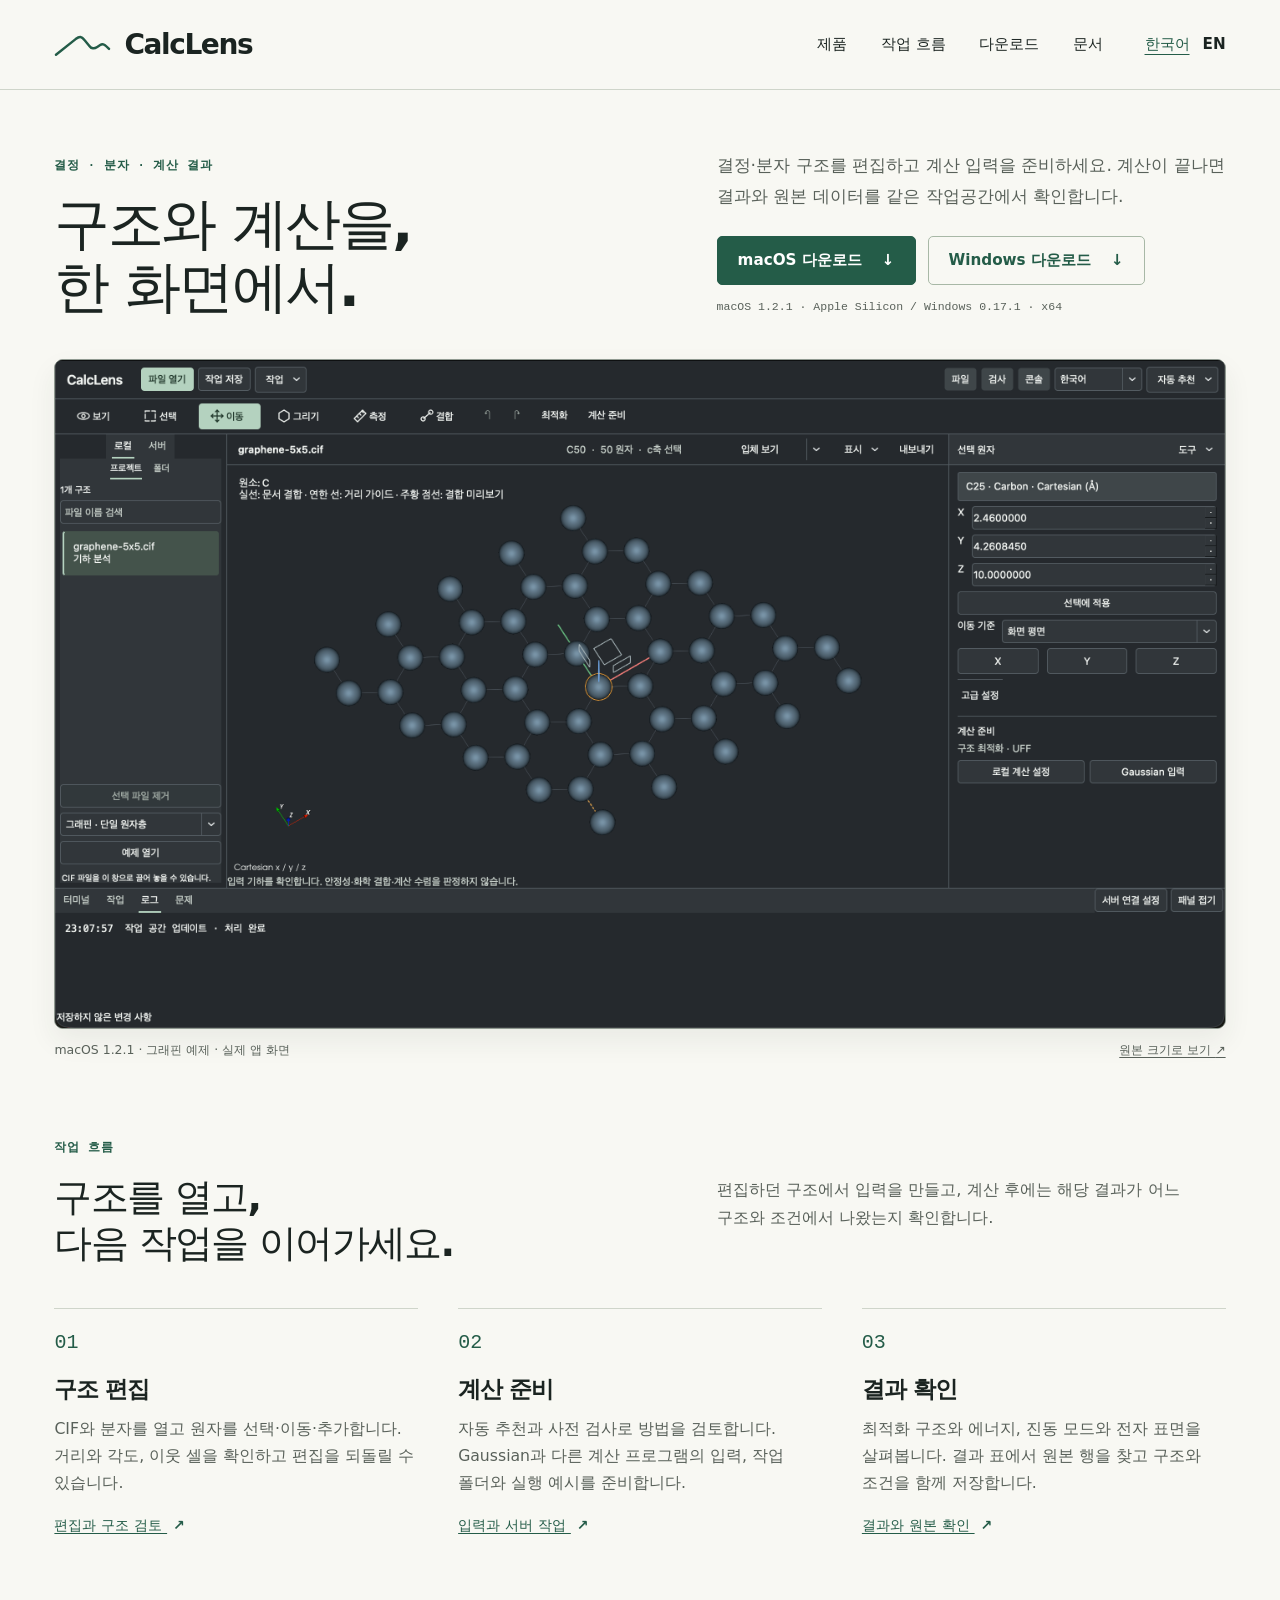
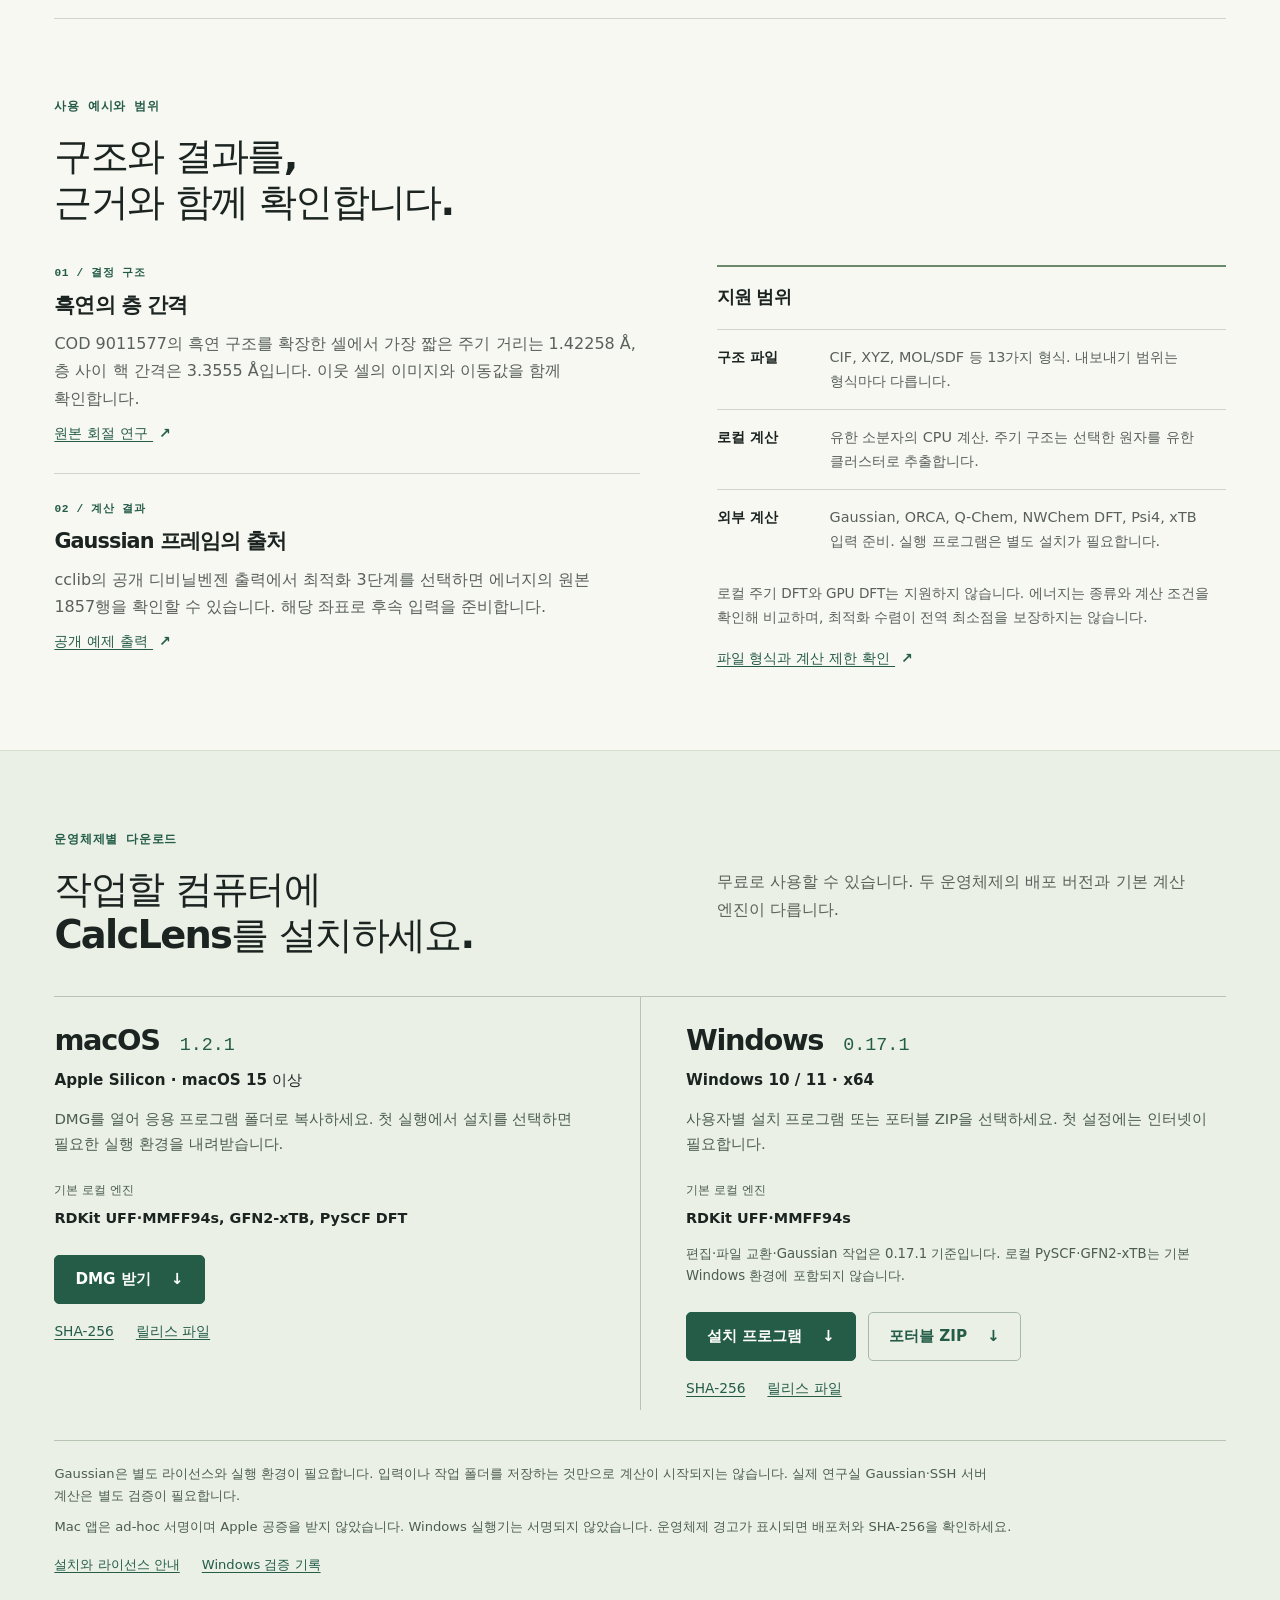
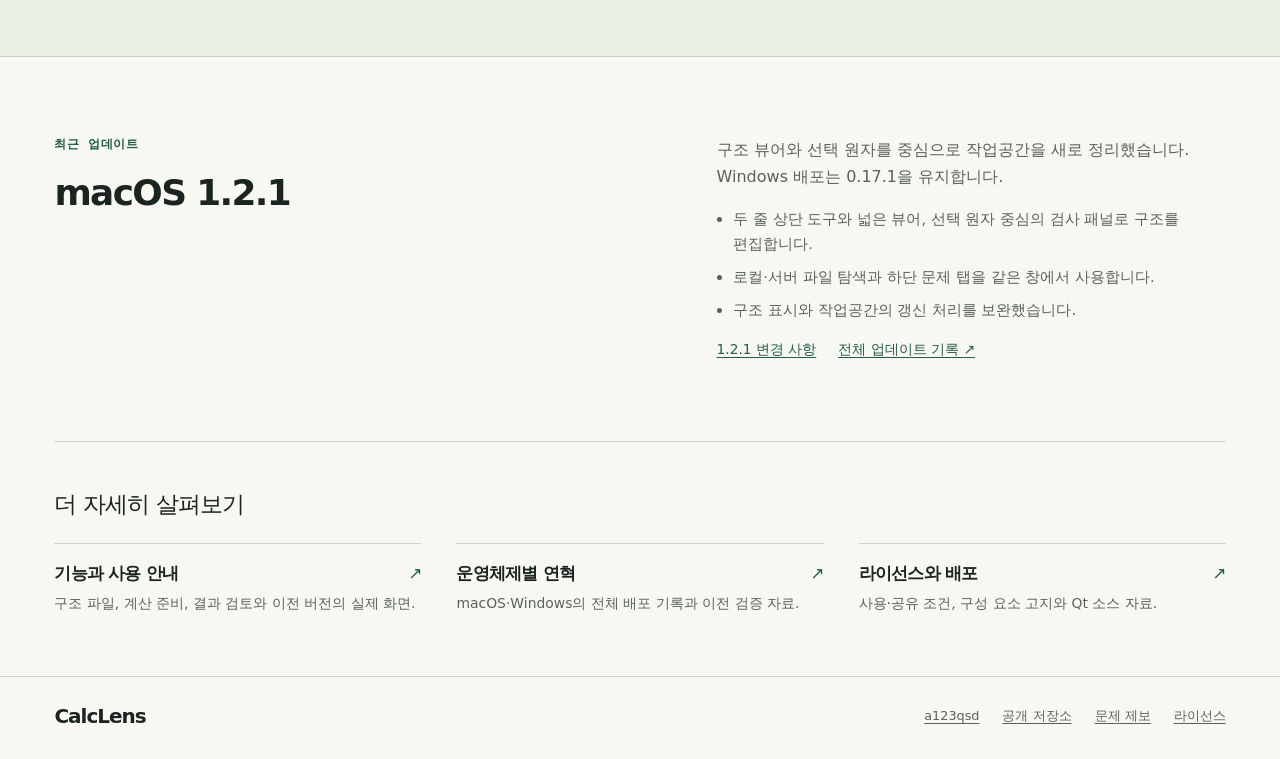
==== commit e116dfea: "Show the completed macOS 1.2.1 workbench and verified downloads" ====
--- a/index.html
+++ b/index.html
@@ -3,9 +3,9 @@
 <head>
 <meta charset="utf-8"><meta name="viewport" content="width=device-width,initial-scale=1">
 <meta name="theme-color" content="#f8f8f3"><meta name="description" content="결정·분자 구조 편집부터 계산 입력 준비와 결과 검토까지. CalcLens macOS와 Windows 다운로드, 지원 범위와 실제 앱 화면."><link rel="icon" href="data:,">
-<title>CalcLens · 구조와 계산을 한 화면에서</title><link rel="stylesheet" href="site.css?v=1.2.0">
+<title>CalcLens · 구조와 계산을 한 화면에서</title><link rel="stylesheet" href="site.css?v=1.2.1">
 <link rel="alternate" hreflang="ko" href="index.html"><link rel="alternate" hreflang="en" href="en.html">
-<script src="site.js?v=1.2.0" defer></script>
+<script src="site.js?v=1.2.1" defer></script>
 </head><body class="landing">
 <a class="skip" href="#content">본문으로</a>
 <header class="mast"><div class="shell mast-inner">
@@ -16,8 +16,8 @@
 <main id="content">
 <section class="hero shell" id="product">
  <div class="hero-intro"><div><p class="eyebrow">결정 · 분자 · 계산 결과</p><h1>구조와 계산을,<br>한 화면에서.</h1></div>
- <div class="hero-copy"><p>결정·분자 구조를 편집하고 계산 입력을 준비하세요. 계산이 끝나면 결과와 원본 데이터를 같은 작업공간에서 확인합니다.</p><div class="buttonrow"><a class="button" href="https://github.com/a123qsd/calclens-showcase/releases/download/v1.2.0/CalcLens-1.2.0-macOS-Apple-Silicon.dmg">macOS 다운로드 <span aria-hidden="true">↓</span></a><a class="button secondary" href="https://github.com/a123qsd/calclens-showcase/releases/download/v0.17.1-windows.1/CalcLens-0.17.1-Windows-x64-Setup.exe">Windows 다운로드 <span aria-hidden="true">↓</span></a></div><p class="hero-meta">macOS 1.2.0 · Apple Silicon / Windows 0.17.1 · x64</p></div></div>
- <figure class="product-shot"><a class="screen-link" href="assets/calclens-macos-1.2.0.png" aria-label="원본 크기로 보기"><img width="2800" height="1600" src="assets/calclens-macos-1.2.0.png" alt="CalcLens macOS 1.2.0의 실제 작업공간. 프로젝트와 파일, 중앙 구조 뷰어, 오른쪽 검사 패널과 하단 로그를 함께 표시합니다." fetchpriority="high"></a><figcaption><span>macOS 1.2.0 · 그래핀 예제 · 실제 앱 화면</span><a href="assets/calclens-macos-1.2.0.png">원본 크기로 보기 <span aria-hidden="true">↗</span></a></figcaption></figure>
+ <div class="hero-copy"><p>결정·분자 구조를 편집하고 계산 입력을 준비하세요. 계산이 끝나면 결과와 원본 데이터를 같은 작업공간에서 확인합니다.</p><div class="buttonrow"><a class="button" href="https://github.com/a123qsd/calclens-showcase/releases/download/v1.2.1/CalcLens-1.2.1-macOS-Apple-Silicon.dmg">macOS 다운로드 <span aria-hidden="true">↓</span></a><a class="button secondary" href="https://github.com/a123qsd/calclens-showcase/releases/download/v0.17.1-windows.1/CalcLens-0.17.1-Windows-x64-Setup.exe">Windows 다운로드 <span aria-hidden="true">↓</span></a></div><p class="hero-meta">macOS 1.2.1 · Apple Silicon / Windows 0.17.1 · x64</p></div></div>
+ <figure class="product-shot"><a class="screen-link" href="assets/calclens-macos-1.2.1.png" aria-label="원본 크기로 보기"><img width="2800" height="1600" src="assets/calclens-macos-1.2.1.png" alt="CalcLens macOS 1.2.1의 실제 작업공간. 왼쪽 로컬·서버 탭, 넓은 구조 뷰어, 선택 원자의 좌표와 계산 준비를 보여 주는 검사 패널, 하단 로그를 표시합니다." fetchpriority="high"></a><figcaption><span>macOS 1.2.1 · 그래핀 예제 · 실제 앱 화면</span><a href="assets/calclens-macos-1.2.1.png">원본 크기로 보기 <span aria-hidden="true">↗</span></a></figcaption></figure>
 </section>
 <div class="shell">
 <section class="section workflow-section" id="workflows"><div class="section-head"><div><p class="eyebrow">작업 흐름</p><h2>구조를 열고,<br>다음 작업을 이어가세요.</h2></div><p class="section-intro">편집하던 구조에서 입력을 만들고, 계산 후에는 해당 결과가 어느 구조와 조건에서 나왔는지 확인합니다.</p></div><div class="flow-grid"><article class="flow"><span class="step">01</span><h3>구조 편집</h3><p>CIF와 분자를 열고 원자를 선택·이동·추가합니다. 거리와 각도, 이웃 셀을 확인하고 편집을 되돌릴 수 있습니다.</p><a class="text-link" href="guide.html#features">편집과 구조 검토 <span aria-hidden="true">↗</span></a></article>
@@ -27,11 +27,11 @@
 <article class="example"><p class="eyebrow">02 / 계산 결과</p><h3>Gaussian 프레임의 출처</h3><p>cclib의 공개 디비닐벤젠 출력에서 최적화 3단계를 선택하면 에너지의 원본 1857행을 확인할 수 있습니다. 해당 좌표로 후속 입력을 준비합니다.</p><a class="text-link" href="https://github.com/cclib/cclib/blob/0c6e08e0a0d04b308201666793030ef3b77b2973/data/Gaussian/basicGaussian16/dvb_gopt.out">공개 예제 출력 <span aria-hidden="true">↗</span></a></article></div><aside class="support-scope"><h3>지원 범위</h3><dl><div><dt>구조 파일</dt><dd>CIF, XYZ, MOL/SDF 등 13가지 형식. 내보내기 범위는 형식마다 다릅니다.</dd></div><div><dt>로컬 계산</dt><dd>유한 소분자의 CPU 계산. 주기 구조는 선택한 원자를 유한 클러스터로 추출합니다.</dd></div><div><dt>외부 계산</dt><dd>Gaussian, ORCA, Q-Chem, NWChem DFT, Psi4, xTB 입력 준비. 실행 프로그램은 별도 설치가 필요합니다.</dd></div></dl><p class="fine">로컬 주기 DFT와 GPU DFT는 지원하지 않습니다. 에너지는 종류와 계산 조건을 확인해 비교하며, 최적화 수렴이 전역 최소점을 보장하지는 않습니다.</p><a class="text-link" href="guide.html#geometry-formats">파일 형식과 계산 제한 확인 <span aria-hidden="true">↗</span></a></aside></div></section>
 </div>
 <section class="download-section" id="downloads"><div class="shell"><div class="section-head"><div><p class="eyebrow">운영체제별 다운로드</p><h2>작업할 컴퓨터에<br>CalcLens를 설치하세요.</h2></div><p class="section-intro">무료로 사용할 수 있습니다. 두 운영체제의 배포 버전과 기본 계산 엔진이 다릅니다.</p></div>
-<div class="platforms"><article class="platform"><div class="platform-title"><h3>macOS</h3><span class="version">1.2.0</span></div><p class="system">Apple Silicon · macOS 15 이상</p><p>DMG를 열어 응용 프로그램 폴더로 복사하세요. 첫 실행에서 설치를 선택하면 필요한 실행 환경을 내려받습니다.</p><dl class="engine-list"><dt>기본 로컬 엔진</dt><dd>RDKit UFF·MMFF94s, GFN2-xTB, PySCF DFT</dd></dl><div class="buttonrow"><a class="button" href="https://github.com/a123qsd/calclens-showcase/releases/download/v1.2.0/CalcLens-1.2.0-macOS-Apple-Silicon.dmg">DMG 받기 <span aria-hidden="true">↓</span></a></div><div class="text-links"><a href="https://github.com/a123qsd/calclens-showcase/releases/download/v1.2.0/SHA256SUMS.txt">SHA-256</a><a href="https://github.com/a123qsd/calclens-showcase/releases/tag/v1.2.0">릴리스 파일</a></div></article>
+<div class="platforms"><article class="platform"><div class="platform-title"><h3>macOS</h3><span class="version">1.2.1</span></div><p class="system">Apple Silicon · macOS 15 이상</p><p>DMG를 열어 응용 프로그램 폴더로 복사하세요. 첫 실행에서 설치를 선택하면 필요한 실행 환경을 내려받습니다.</p><dl class="engine-list"><dt>기본 로컬 엔진</dt><dd>RDKit UFF·MMFF94s, GFN2-xTB, PySCF DFT</dd></dl><div class="buttonrow"><a class="button" href="https://github.com/a123qsd/calclens-showcase/releases/download/v1.2.1/CalcLens-1.2.1-macOS-Apple-Silicon.dmg">DMG 받기 <span aria-hidden="true">↓</span></a></div><div class="text-links"><a href="https://github.com/a123qsd/calclens-showcase/releases/download/v1.2.1/SHA256SUMS.txt">SHA-256</a><a href="https://github.com/a123qsd/calclens-showcase/releases/tag/v1.2.1">릴리스 파일</a></div></article>
 <article class="platform"><div class="platform-title"><h3>Windows</h3><span class="version">0.17.1</span></div><p class="system">Windows 10 / 11 · x64</p><p>사용자별 설치 프로그램 또는 포터블 ZIP을 선택하세요. 첫 설정에는 인터넷이 필요합니다.</p><dl class="engine-list"><dt>기본 로컬 엔진</dt><dd>RDKit UFF·MMFF94s</dd></dl><p class="platform-note">편집·파일 교환·Gaussian 작업은 0.17.1 기준입니다. 로컬 PySCF·GFN2-xTB는 기본 Windows 환경에 포함되지 않습니다.</p><div class="buttonrow"><a class="button" href="https://github.com/a123qsd/calclens-showcase/releases/download/v0.17.1-windows.1/CalcLens-0.17.1-Windows-x64-Setup.exe">설치 프로그램 <span aria-hidden="true">↓</span></a><a class="button secondary" href="https://github.com/a123qsd/calclens-showcase/releases/download/v0.17.1-windows.1/CalcLens-0.17.1-Windows-x64.zip">포터블 ZIP <span aria-hidden="true">↓</span></a></div><div class="text-links"><a href="https://github.com/a123qsd/calclens-showcase/releases/download/v0.17.1-windows.1/SHA256SUMS-Windows.txt">SHA-256</a><a href="https://github.com/a123qsd/calclens-showcase/releases/tag/v0.17.1-windows.1">릴리스 파일</a></div></article></div>
 <div class="download-notes"><p>Gaussian은 별도 라이선스와 실행 환경이 필요합니다. 입력이나 작업 폴더를 저장하는 것만으로 계산이 시작되지는 않습니다. 실제 연구실 Gaussian·SSH 서버 계산은 별도 검증이 필요합니다.</p><p>Mac 앱은 ad-hoc 서명이며 Apple 공증을 받지 않았습니다. Windows 실행기는 서명되지 않았습니다. 운영체제 경고가 표시되면 배포처와 SHA-256을 확인하세요.</p><div class="text-links"><a href="licenses.html">설치와 라이선스 안내</a><a href="https://github.com/a123qsd/calclens-showcase/releases/download/v0.17.1-windows.1/Windows-verification.json">Windows 검증 기록</a></div></div>
 </div></section>
-<div class="shell"><section class="section latest-section" id="history"><div><p class="eyebrow">최근 업데이트</p><h2>macOS 1.2.0</h2></div><div class="latest-copy"><p>구조 편집과 계산 준비에 쓰는 작업공간을 정돈했습니다. Windows 배포는 0.17.1을 유지합니다.</p><ul><li>프로젝트·파일, 구조 뷰어, 검사 패널과 접이식 터미널을 한 화면에 배치했습니다.</li><li>보기·선택·이동·그리기·측정 모드를 구분하고 직접 조작의 상태 처리를 정리했습니다.</li></ul><div class="text-links"><a href="https://github.com/a123qsd/calclens-showcase/releases/tag/v1.2.0">1.2.0 변경 사항</a><a href="history.html">전체 업데이트 기록 <span aria-hidden="true">↗</span></a></div></div></section>
+<div class="shell"><section class="section latest-section" id="history"><div><p class="eyebrow">최근 업데이트</p><h2>macOS 1.2.1</h2></div><div class="latest-copy"><p>구조 뷰어와 선택 원자를 중심으로 작업공간을 새로 정리했습니다. Windows 배포는 0.17.1을 유지합니다.</p><ul><li>두 줄 상단 도구와 넓은 뷰어, 선택 원자 중심의 검사 패널로 구조를 편집합니다.</li><li>로컬·서버 파일 탐색과 하단 문제 탭을 같은 창에서 사용합니다.</li><li>구조 표시와 작업공간의 갱신 처리를 보완했습니다.</li></ul><div class="text-links"><a href="https://github.com/a123qsd/calclens-showcase/releases/tag/v1.2.1">1.2.1 변경 사항</a><a href="history.html">전체 업데이트 기록 <span aria-hidden="true">↗</span></a></div></div></section>
 <section class="section resource-section" id="docs"><h2>더 자세히 살펴보기</h2><div class="resource-grid"><a class="resource" href="guide.html"><h3>기능과 사용 안내<span aria-hidden="true">↗</span></h3><p>구조 파일, 계산 준비, 결과 검토와 이전 버전의 실제 화면.</p></a><a class="resource" href="history.html"><h3>운영체제별 연혁<span aria-hidden="true">↗</span></h3><p>macOS·Windows의 전체 배포 기록과 이전 검증 자료.</p></a><a class="resource" href="licenses.html"><h3>라이선스와 배포<span aria-hidden="true">↗</span></h3><p>사용·공유 조건, 구성 요소 고지와 Qt 소스 자료.</p></a></div></section></div>
 </main>
 <footer class="footer"><div class="shell footer-inner"><a class="brand" href="index.html">CalcLens</a><div><a href="https://github.com/a123qsd">a123qsd</a><a href="https://github.com/a123qsd/calclens-showcase">공개 저장소</a><a href="https://github.com/a123qsd/calclens-showcase/issues">문제 제보</a><a href="licenses.html">라이선스</a></div></div></footer>
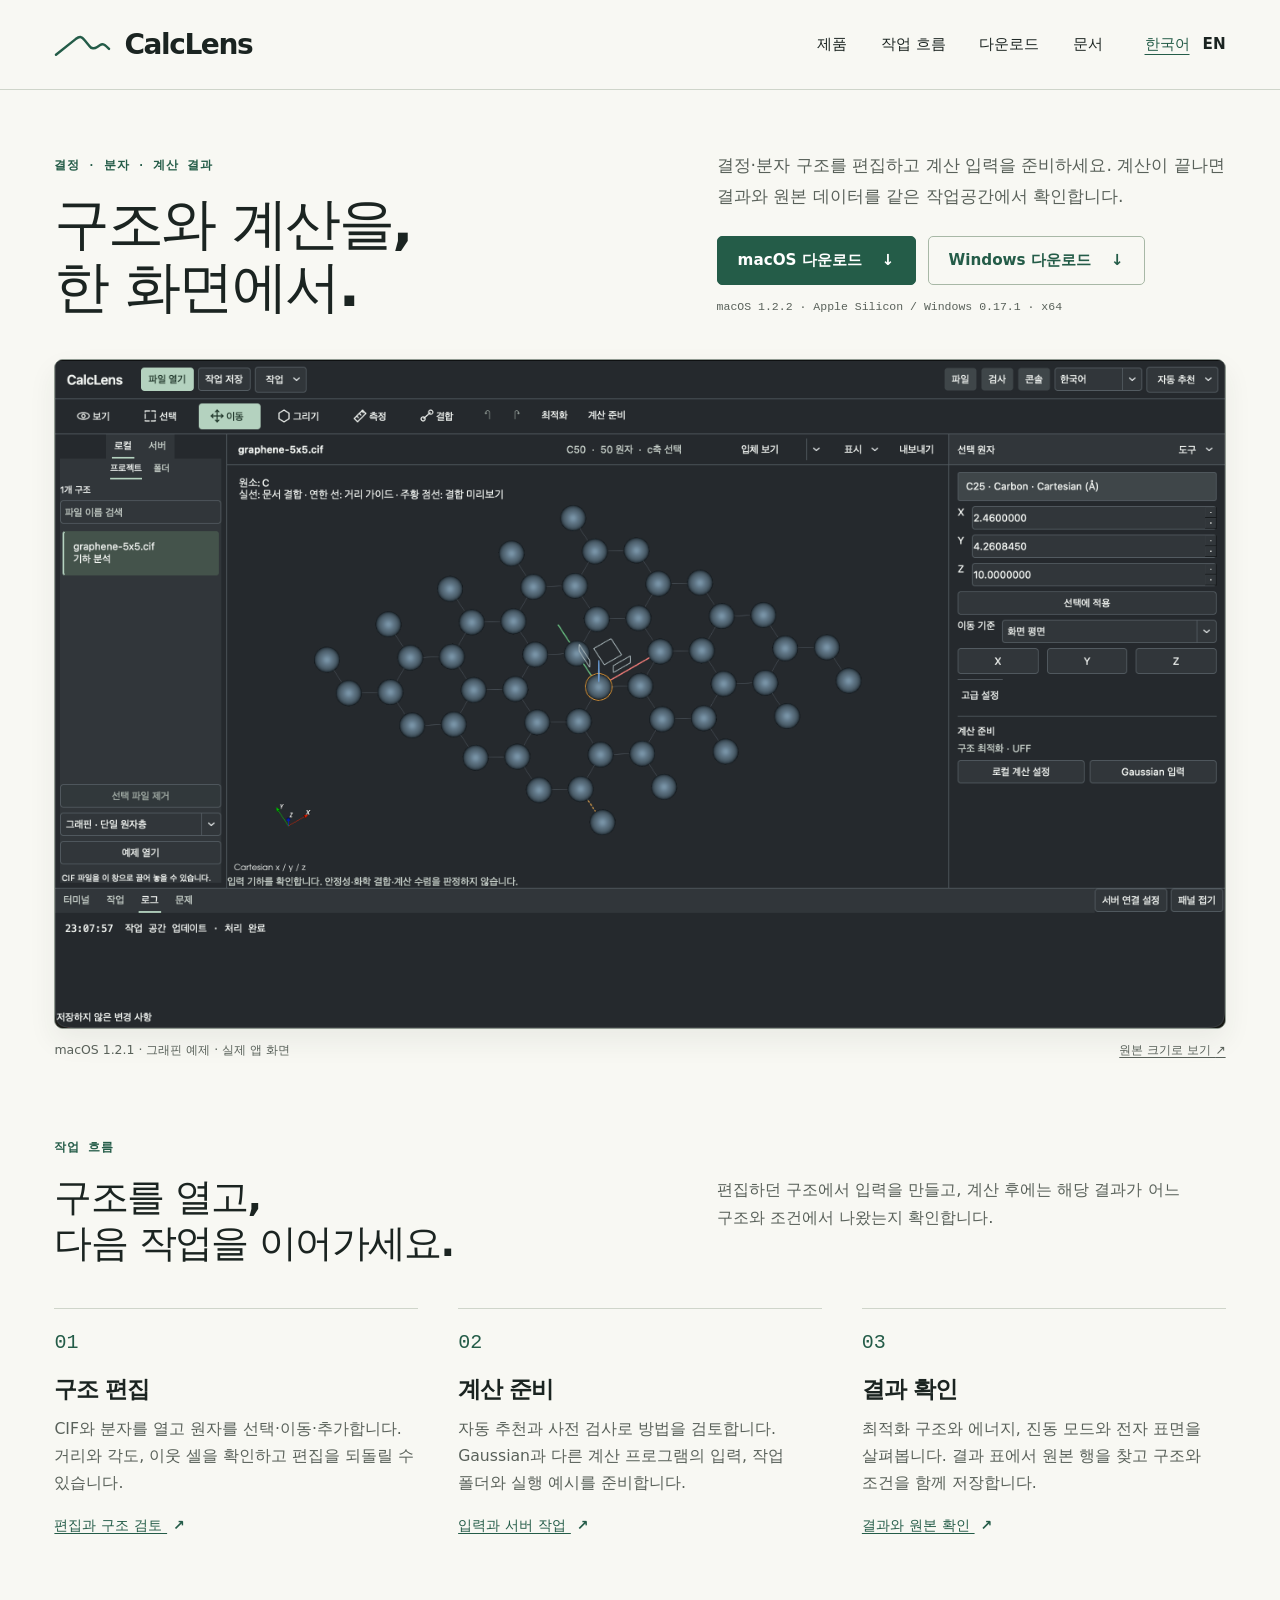
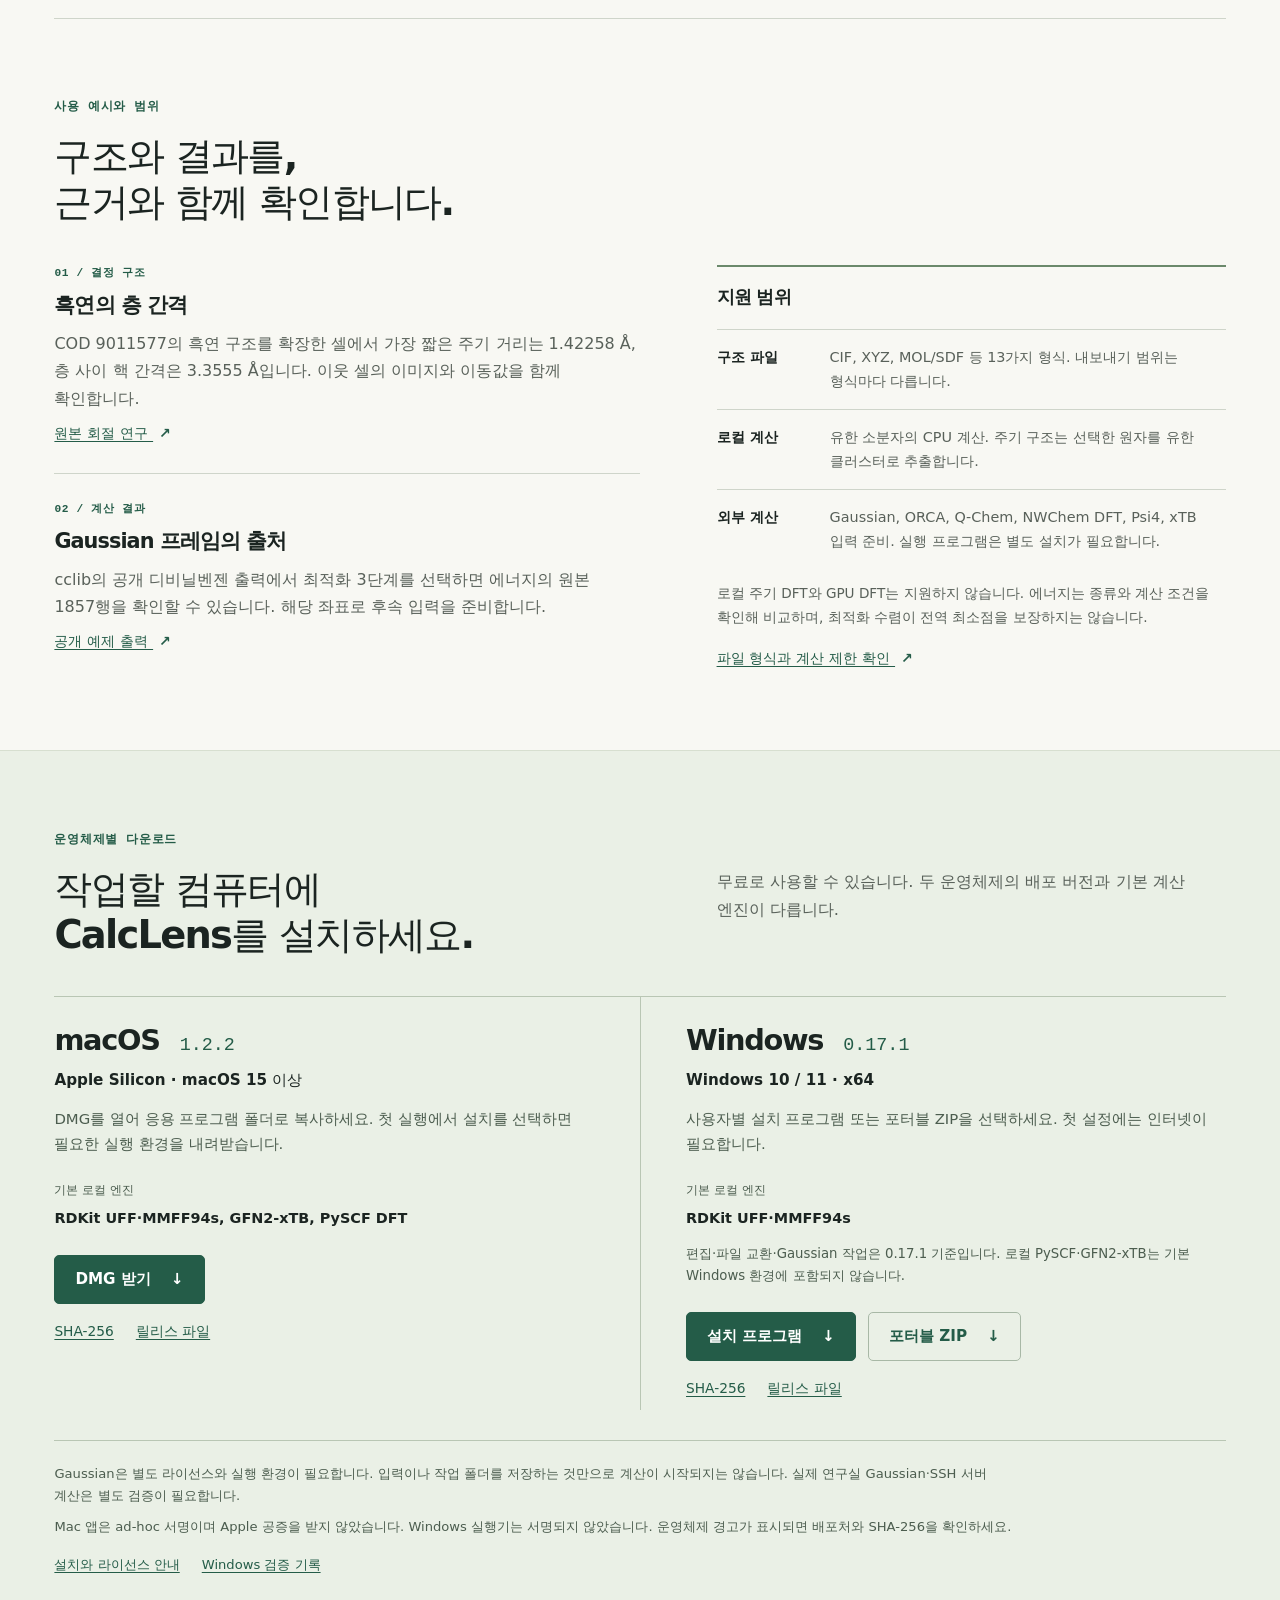
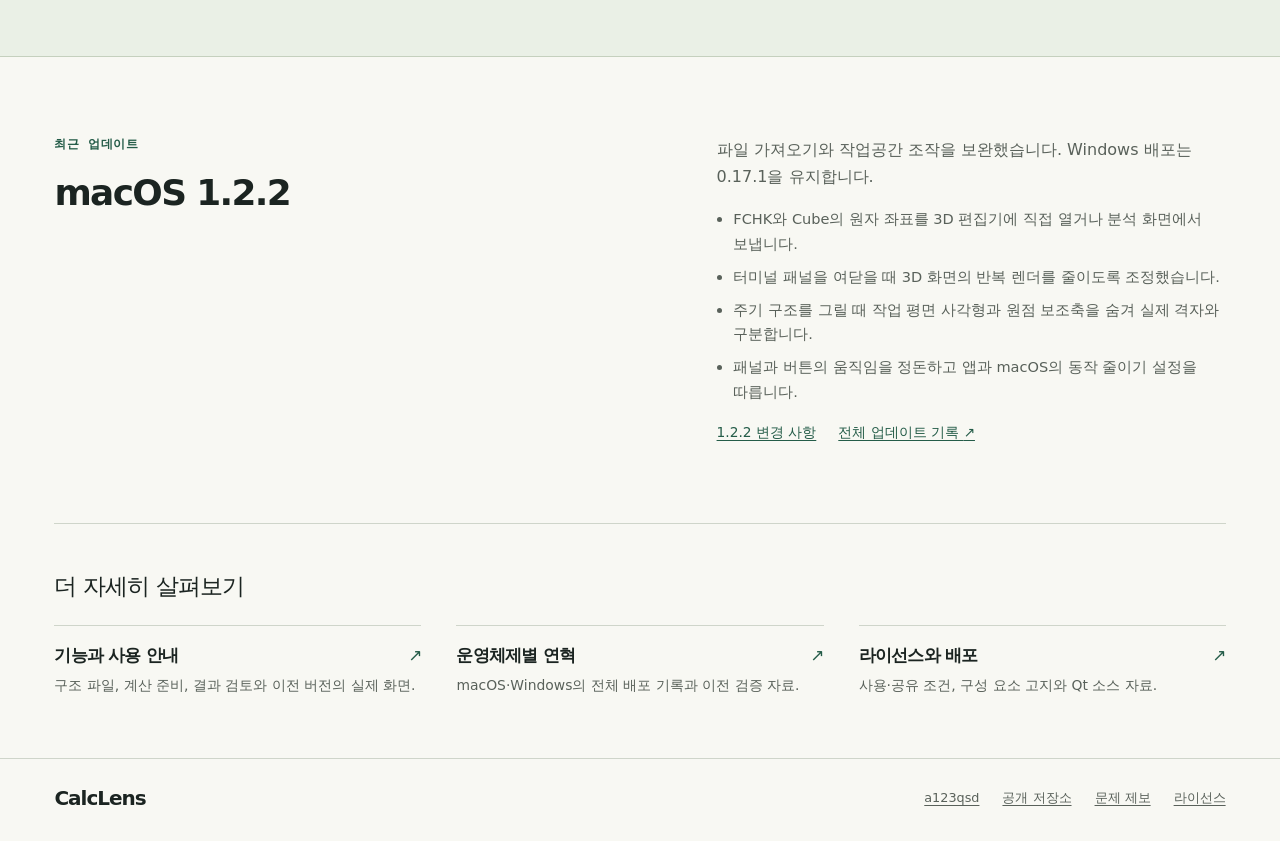
==== commit c223af13: "Publish Mac 1.2.2 import and interface improvements on bilingual site" ====
--- a/index.html
+++ b/index.html
@@ -16,7 +16,7 @@
 <main id="content">
 <section class="hero shell" id="product">
  <div class="hero-intro"><div><p class="eyebrow">결정 · 분자 · 계산 결과</p><h1>구조와 계산을,<br>한 화면에서.</h1></div>
- <div class="hero-copy"><p>결정·분자 구조를 편집하고 계산 입력을 준비하세요. 계산이 끝나면 결과와 원본 데이터를 같은 작업공간에서 확인합니다.</p><div class="buttonrow"><a class="button" href="https://github.com/a123qsd/calclens-showcase/releases/download/v1.2.1/CalcLens-1.2.1-macOS-Apple-Silicon.dmg">macOS 다운로드 <span aria-hidden="true">↓</span></a><a class="button secondary" href="https://github.com/a123qsd/calclens-showcase/releases/download/v0.17.1-windows.1/CalcLens-0.17.1-Windows-x64-Setup.exe">Windows 다운로드 <span aria-hidden="true">↓</span></a></div><p class="hero-meta">macOS 1.2.1 · Apple Silicon / Windows 0.17.1 · x64</p></div></div>
+ <div class="hero-copy"><p>결정·분자 구조를 편집하고 계산 입력을 준비하세요. 계산이 끝나면 결과와 원본 데이터를 같은 작업공간에서 확인합니다.</p><div class="buttonrow"><a class="button" href="https://github.com/a123qsd/calclens-showcase/releases/download/v1.2.2/CalcLens-1.2.2-macOS-Apple-Silicon.dmg">macOS 다운로드 <span aria-hidden="true">↓</span></a><a class="button secondary" href="https://github.com/a123qsd/calclens-showcase/releases/download/v0.17.1-windows.1/CalcLens-0.17.1-Windows-x64-Setup.exe">Windows 다운로드 <span aria-hidden="true">↓</span></a></div><p class="hero-meta">macOS 1.2.2 · Apple Silicon / Windows 0.17.1 · x64</p></div></div>
  <figure class="product-shot"><a class="screen-link" href="assets/calclens-macos-1.2.1.png" aria-label="원본 크기로 보기"><img width="2800" height="1600" src="assets/calclens-macos-1.2.1.png" alt="CalcLens macOS 1.2.1의 실제 작업공간. 왼쪽 로컬·서버 탭, 넓은 구조 뷰어, 선택 원자의 좌표와 계산 준비를 보여 주는 검사 패널, 하단 로그를 표시합니다." fetchpriority="high"></a><figcaption><span>macOS 1.2.1 · 그래핀 예제 · 실제 앱 화면</span><a href="assets/calclens-macos-1.2.1.png">원본 크기로 보기 <span aria-hidden="true">↗</span></a></figcaption></figure>
 </section>
 <div class="shell">
@@ -27,11 +27,11 @@
 <article class="example"><p class="eyebrow">02 / 계산 결과</p><h3>Gaussian 프레임의 출처</h3><p>cclib의 공개 디비닐벤젠 출력에서 최적화 3단계를 선택하면 에너지의 원본 1857행을 확인할 수 있습니다. 해당 좌표로 후속 입력을 준비합니다.</p><a class="text-link" href="https://github.com/cclib/cclib/blob/0c6e08e0a0d04b308201666793030ef3b77b2973/data/Gaussian/basicGaussian16/dvb_gopt.out">공개 예제 출력 <span aria-hidden="true">↗</span></a></article></div><aside class="support-scope"><h3>지원 범위</h3><dl><div><dt>구조 파일</dt><dd>CIF, XYZ, MOL/SDF 등 13가지 형식. 내보내기 범위는 형식마다 다릅니다.</dd></div><div><dt>로컬 계산</dt><dd>유한 소분자의 CPU 계산. 주기 구조는 선택한 원자를 유한 클러스터로 추출합니다.</dd></div><div><dt>외부 계산</dt><dd>Gaussian, ORCA, Q-Chem, NWChem DFT, Psi4, xTB 입력 준비. 실행 프로그램은 별도 설치가 필요합니다.</dd></div></dl><p class="fine">로컬 주기 DFT와 GPU DFT는 지원하지 않습니다. 에너지는 종류와 계산 조건을 확인해 비교하며, 최적화 수렴이 전역 최소점을 보장하지는 않습니다.</p><a class="text-link" href="guide.html#geometry-formats">파일 형식과 계산 제한 확인 <span aria-hidden="true">↗</span></a></aside></div></section>
 </div>
 <section class="download-section" id="downloads"><div class="shell"><div class="section-head"><div><p class="eyebrow">운영체제별 다운로드</p><h2>작업할 컴퓨터에<br>CalcLens를 설치하세요.</h2></div><p class="section-intro">무료로 사용할 수 있습니다. 두 운영체제의 배포 버전과 기본 계산 엔진이 다릅니다.</p></div>
-<div class="platforms"><article class="platform"><div class="platform-title"><h3>macOS</h3><span class="version">1.2.1</span></div><p class="system">Apple Silicon · macOS 15 이상</p><p>DMG를 열어 응용 프로그램 폴더로 복사하세요. 첫 실행에서 설치를 선택하면 필요한 실행 환경을 내려받습니다.</p><dl class="engine-list"><dt>기본 로컬 엔진</dt><dd>RDKit UFF·MMFF94s, GFN2-xTB, PySCF DFT</dd></dl><div class="buttonrow"><a class="button" href="https://github.com/a123qsd/calclens-showcase/releases/download/v1.2.1/CalcLens-1.2.1-macOS-Apple-Silicon.dmg">DMG 받기 <span aria-hidden="true">↓</span></a></div><div class="text-links"><a href="https://github.com/a123qsd/calclens-showcase/releases/download/v1.2.1/SHA256SUMS.txt">SHA-256</a><a href="https://github.com/a123qsd/calclens-showcase/releases/tag/v1.2.1">릴리스 파일</a></div></article>
+<div class="platforms"><article class="platform"><div class="platform-title"><h3>macOS</h3><span class="version">1.2.2</span></div><p class="system">Apple Silicon · macOS 15 이상</p><p>DMG를 열어 응용 프로그램 폴더로 복사하세요. 첫 실행에서 설치를 선택하면 필요한 실행 환경을 내려받습니다.</p><dl class="engine-list"><dt>기본 로컬 엔진</dt><dd>RDKit UFF·MMFF94s, GFN2-xTB, PySCF DFT</dd></dl><div class="buttonrow"><a class="button" href="https://github.com/a123qsd/calclens-showcase/releases/download/v1.2.2/CalcLens-1.2.2-macOS-Apple-Silicon.dmg">DMG 받기 <span aria-hidden="true">↓</span></a></div><div class="text-links"><a href="https://github.com/a123qsd/calclens-showcase/releases/download/v1.2.2/SHA256SUMS.txt">SHA-256</a><a href="https://github.com/a123qsd/calclens-showcase/releases/tag/v1.2.2">릴리스 파일</a></div></article>
 <article class="platform"><div class="platform-title"><h3>Windows</h3><span class="version">0.17.1</span></div><p class="system">Windows 10 / 11 · x64</p><p>사용자별 설치 프로그램 또는 포터블 ZIP을 선택하세요. 첫 설정에는 인터넷이 필요합니다.</p><dl class="engine-list"><dt>기본 로컬 엔진</dt><dd>RDKit UFF·MMFF94s</dd></dl><p class="platform-note">편집·파일 교환·Gaussian 작업은 0.17.1 기준입니다. 로컬 PySCF·GFN2-xTB는 기본 Windows 환경에 포함되지 않습니다.</p><div class="buttonrow"><a class="button" href="https://github.com/a123qsd/calclens-showcase/releases/download/v0.17.1-windows.1/CalcLens-0.17.1-Windows-x64-Setup.exe">설치 프로그램 <span aria-hidden="true">↓</span></a><a class="button secondary" href="https://github.com/a123qsd/calclens-showcase/releases/download/v0.17.1-windows.1/CalcLens-0.17.1-Windows-x64.zip">포터블 ZIP <span aria-hidden="true">↓</span></a></div><div class="text-links"><a href="https://github.com/a123qsd/calclens-showcase/releases/download/v0.17.1-windows.1/SHA256SUMS-Windows.txt">SHA-256</a><a href="https://github.com/a123qsd/calclens-showcase/releases/tag/v0.17.1-windows.1">릴리스 파일</a></div></article></div>
 <div class="download-notes"><p>Gaussian은 별도 라이선스와 실행 환경이 필요합니다. 입력이나 작업 폴더를 저장하는 것만으로 계산이 시작되지는 않습니다. 실제 연구실 Gaussian·SSH 서버 계산은 별도 검증이 필요합니다.</p><p>Mac 앱은 ad-hoc 서명이며 Apple 공증을 받지 않았습니다. Windows 실행기는 서명되지 않았습니다. 운영체제 경고가 표시되면 배포처와 SHA-256을 확인하세요.</p><div class="text-links"><a href="licenses.html">설치와 라이선스 안내</a><a href="https://github.com/a123qsd/calclens-showcase/releases/download/v0.17.1-windows.1/Windows-verification.json">Windows 검증 기록</a></div></div>
 </div></section>
-<div class="shell"><section class="section latest-section" id="history"><div><p class="eyebrow">최근 업데이트</p><h2>macOS 1.2.1</h2></div><div class="latest-copy"><p>구조 뷰어와 선택 원자를 중심으로 작업공간을 새로 정리했습니다. Windows 배포는 0.17.1을 유지합니다.</p><ul><li>두 줄 상단 도구와 넓은 뷰어, 선택 원자 중심의 검사 패널로 구조를 편집합니다.</li><li>로컬·서버 파일 탐색과 하단 문제 탭을 같은 창에서 사용합니다.</li><li>구조 표시와 작업공간의 갱신 처리를 보완했습니다.</li></ul><div class="text-links"><a href="https://github.com/a123qsd/calclens-showcase/releases/tag/v1.2.1">1.2.1 변경 사항</a><a href="history.html">전체 업데이트 기록 <span aria-hidden="true">↗</span></a></div></div></section>
+<div class="shell"><section class="section latest-section" id="history"><div><p class="eyebrow">최근 업데이트</p><h2>macOS 1.2.2</h2></div><div class="latest-copy"><p>파일 가져오기와 작업공간 조작을 보완했습니다. Windows 배포는 0.17.1을 유지합니다.</p><ul><li>FCHK와 Cube의 원자 좌표를 3D 편집기에 직접 열거나 분석 화면에서 보냅니다.</li><li>터미널 패널을 여닫을 때 3D 화면의 반복 렌더를 줄이도록 조정했습니다.</li><li>주기 구조를 그릴 때 작업 평면 사각형과 원점 보조축을 숨겨 실제 격자와 구분합니다.</li><li>패널과 버튼의 움직임을 정돈하고 앱과 macOS의 동작 줄이기 설정을 따릅니다.</li></ul><div class="text-links"><a href="https://github.com/a123qsd/calclens-showcase/releases/tag/v1.2.2">1.2.2 변경 사항</a><a href="history.html">전체 업데이트 기록 <span aria-hidden="true">↗</span></a></div></div></section>
 <section class="section resource-section" id="docs"><h2>더 자세히 살펴보기</h2><div class="resource-grid"><a class="resource" href="guide.html"><h3>기능과 사용 안내<span aria-hidden="true">↗</span></h3><p>구조 파일, 계산 준비, 결과 검토와 이전 버전의 실제 화면.</p></a><a class="resource" href="history.html"><h3>운영체제별 연혁<span aria-hidden="true">↗</span></h3><p>macOS·Windows의 전체 배포 기록과 이전 검증 자료.</p></a><a class="resource" href="licenses.html"><h3>라이선스와 배포<span aria-hidden="true">↗</span></h3><p>사용·공유 조건, 구성 요소 고지와 Qt 소스 자료.</p></a></div></section></div>
 </main>
 <footer class="footer"><div class="shell footer-inner"><a class="brand" href="index.html">CalcLens</a><div><a href="https://github.com/a123qsd">a123qsd</a><a href="https://github.com/a123qsd/calclens-showcase">공개 저장소</a><a href="https://github.com/a123qsd/calclens-showcase/issues">문제 제보</a><a href="licenses.html">라이선스</a></div></div></footer>
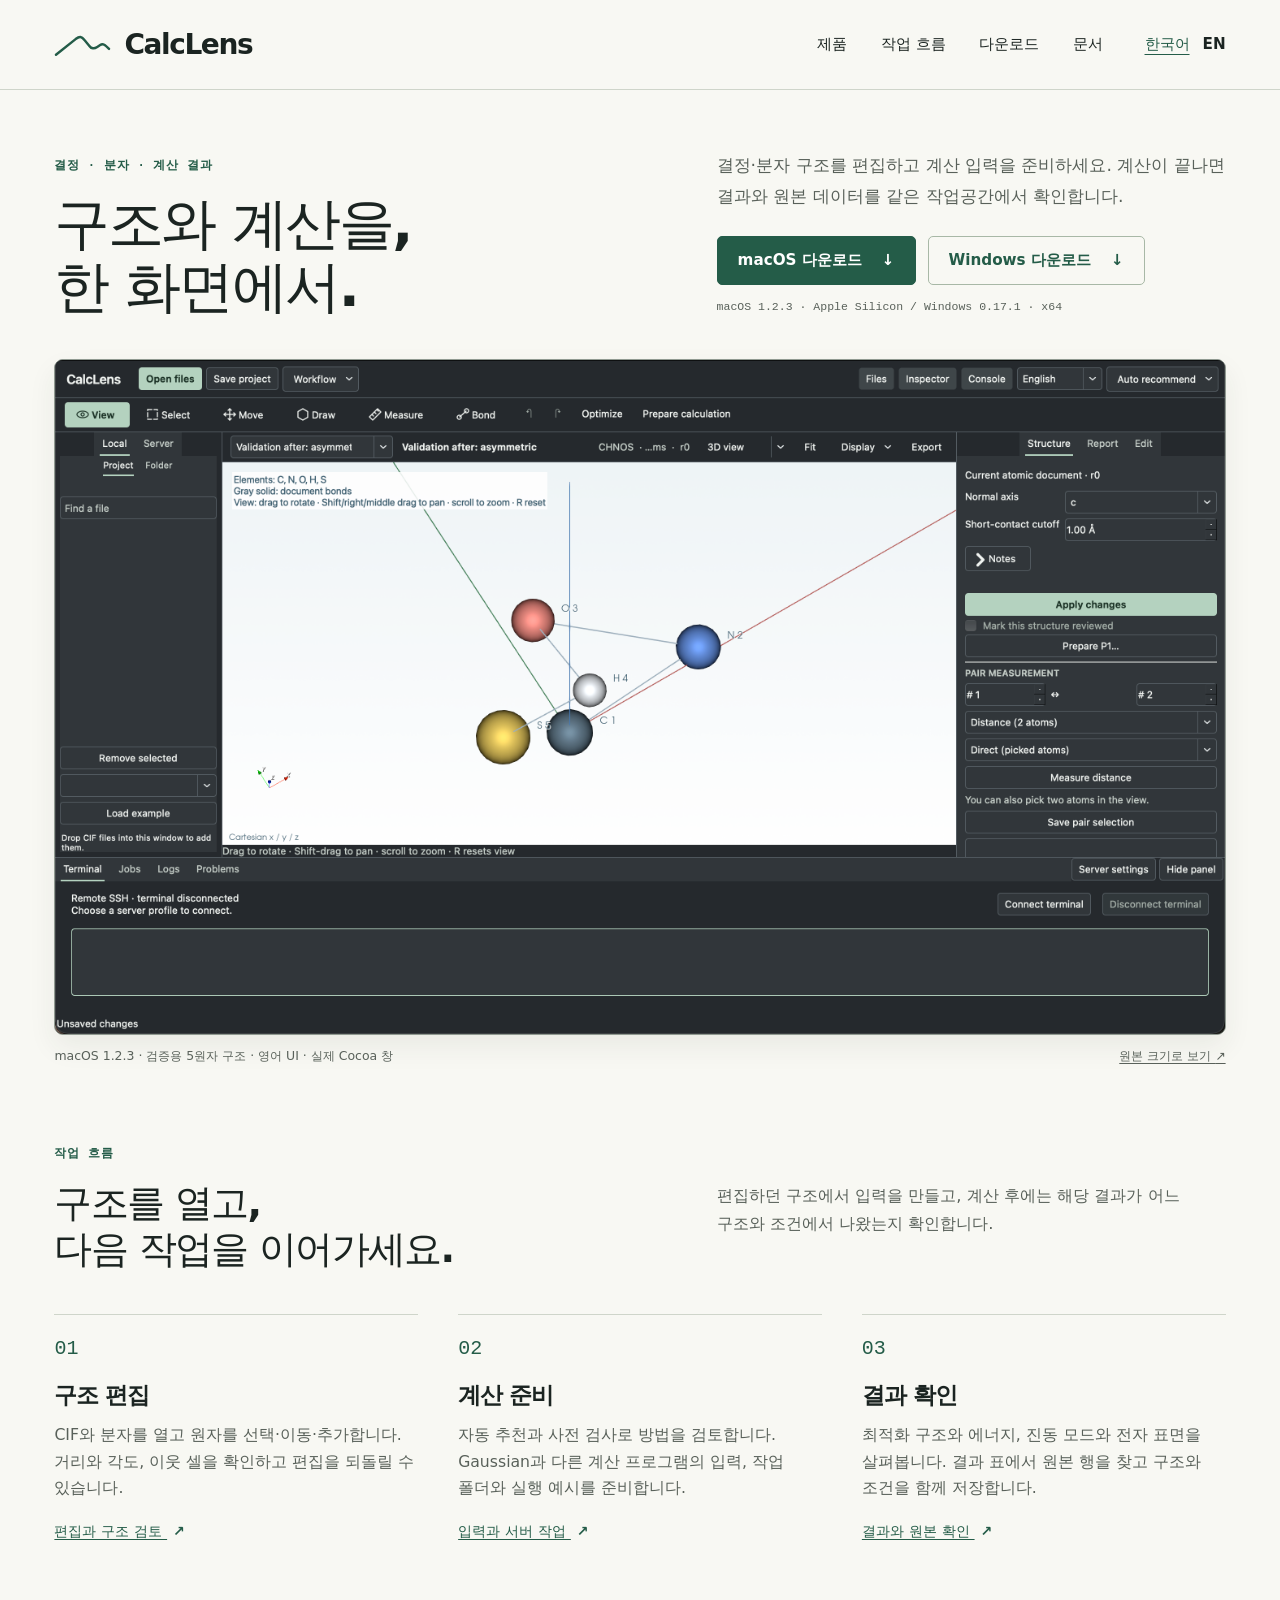
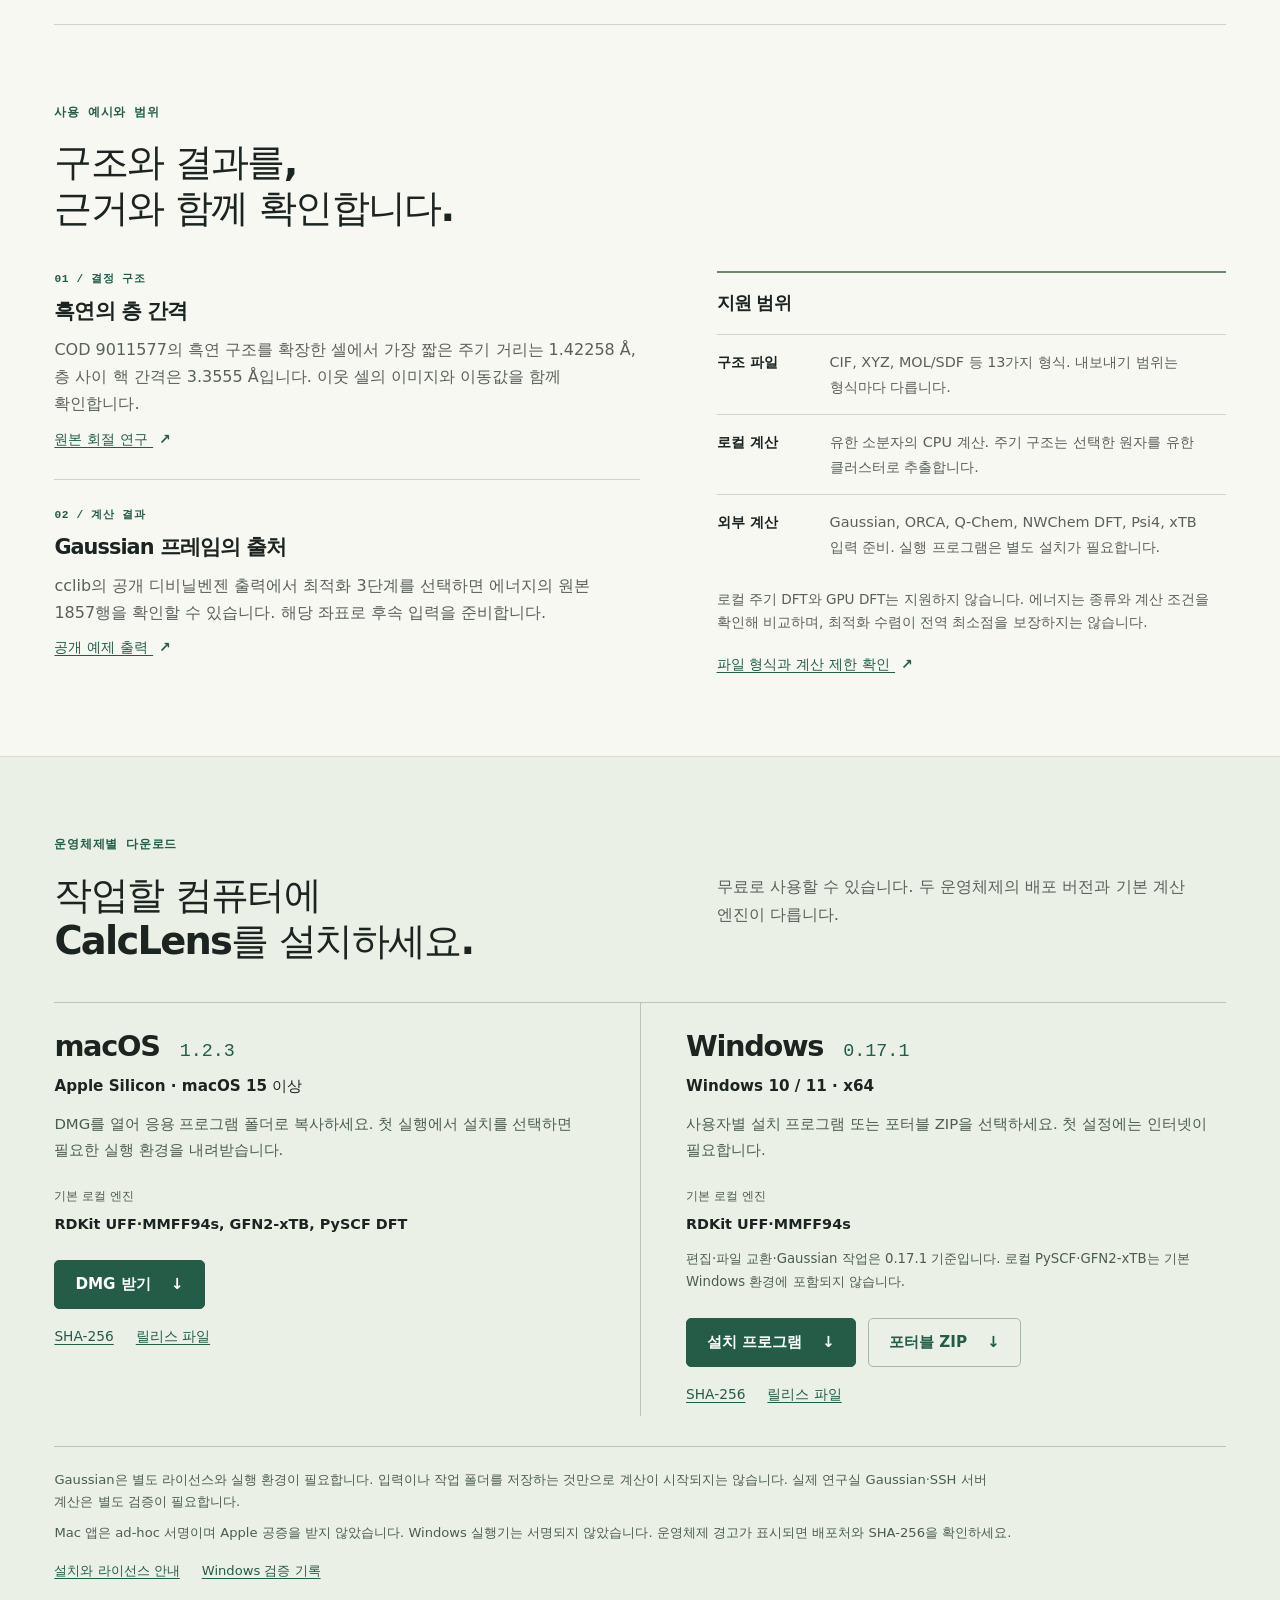
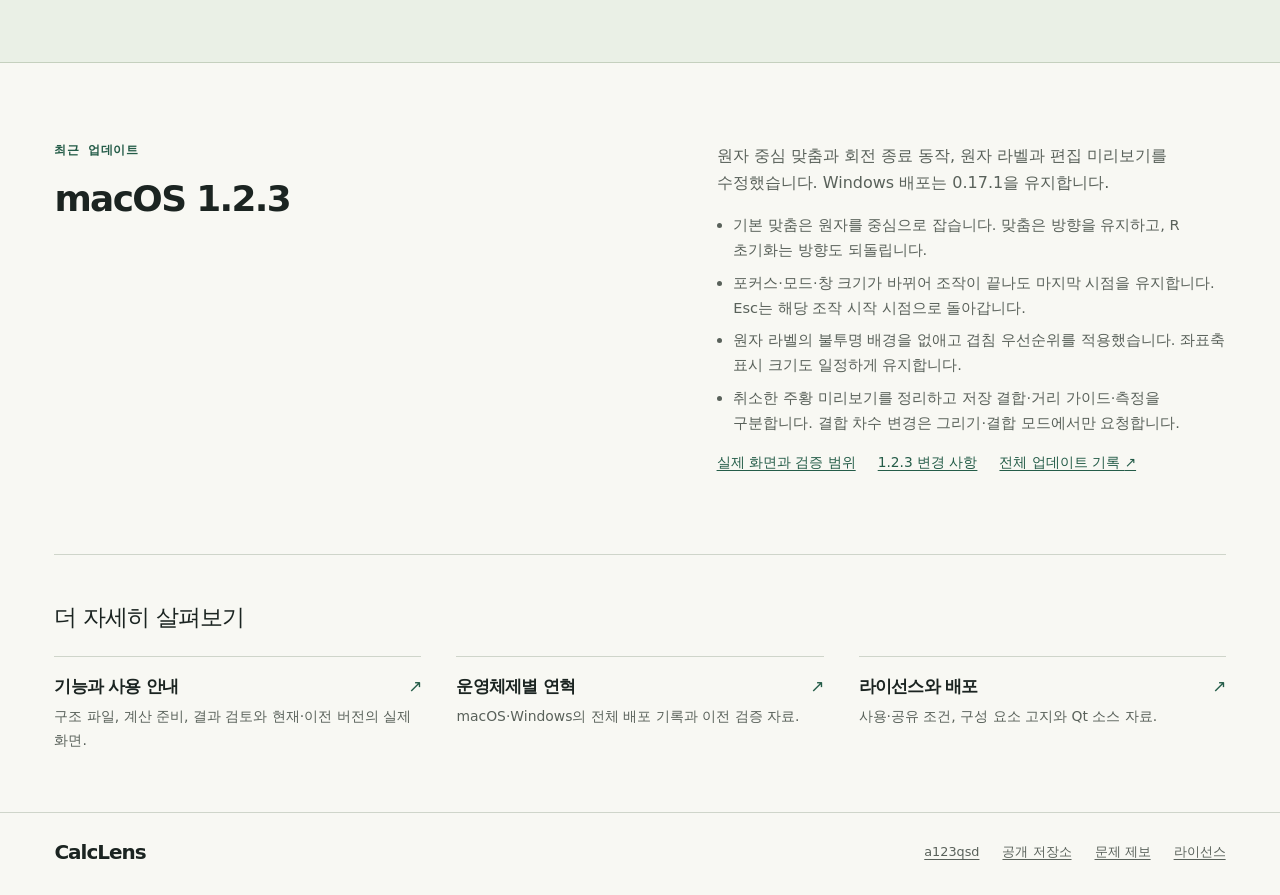
==== commit ad30487a: "Publish macOS 1.2.3 viewport guidance and actual comparison captures" ====
--- a/index.html
+++ b/index.html
@@ -3,7 +3,7 @@
 <head>
 <meta charset="utf-8"><meta name="viewport" content="width=device-width,initial-scale=1">
 <meta name="theme-color" content="#f8f8f3"><meta name="description" content="결정·분자 구조 편집부터 계산 입력 준비와 결과 검토까지. CalcLens macOS와 Windows 다운로드, 지원 범위와 실제 앱 화면."><link rel="icon" href="data:,">
-<title>CalcLens · 구조와 계산을 한 화면에서</title><link rel="stylesheet" href="site.css?v=1.2.1">
+<title>CalcLens · 구조와 계산을 한 화면에서</title><link rel="stylesheet" href="site.css?v=1.2.3">
 <link rel="alternate" hreflang="ko" href="index.html"><link rel="alternate" hreflang="en" href="en.html">
 <script src="site.js?v=1.2.1" defer></script>
 </head><body class="landing">
@@ -16,8 +16,8 @@
 <main id="content">
 <section class="hero shell" id="product">
  <div class="hero-intro"><div><p class="eyebrow">결정 · 분자 · 계산 결과</p><h1>구조와 계산을,<br>한 화면에서.</h1></div>
- <div class="hero-copy"><p>결정·분자 구조를 편집하고 계산 입력을 준비하세요. 계산이 끝나면 결과와 원본 데이터를 같은 작업공간에서 확인합니다.</p><div class="buttonrow"><a class="button" href="https://github.com/a123qsd/calclens-showcase/releases/download/v1.2.2/CalcLens-1.2.2-macOS-Apple-Silicon.dmg">macOS 다운로드 <span aria-hidden="true">↓</span></a><a class="button secondary" href="https://github.com/a123qsd/calclens-showcase/releases/download/v0.17.1-windows.1/CalcLens-0.17.1-Windows-x64-Setup.exe">Windows 다운로드 <span aria-hidden="true">↓</span></a></div><p class="hero-meta">macOS 1.2.2 · Apple Silicon / Windows 0.17.1 · x64</p></div></div>
- <figure class="product-shot"><a class="screen-link" href="assets/calclens-macos-1.2.1.png" aria-label="원본 크기로 보기"><img width="2800" height="1600" src="assets/calclens-macos-1.2.1.png" alt="CalcLens macOS 1.2.1의 실제 작업공간. 왼쪽 로컬·서버 탭, 넓은 구조 뷰어, 선택 원자의 좌표와 계산 준비를 보여 주는 검사 패널, 하단 로그를 표시합니다." fetchpriority="high"></a><figcaption><span>macOS 1.2.1 · 그래핀 예제 · 실제 앱 화면</span><a href="assets/calclens-macos-1.2.1.png">원본 크기로 보기 <span aria-hidden="true">↗</span></a></figcaption></figure>
+ <div class="hero-copy"><p>결정·분자 구조를 편집하고 계산 입력을 준비하세요. 계산이 끝나면 결과와 원본 데이터를 같은 작업공간에서 확인합니다.</p><div class="buttonrow"><a class="button" href="https://github.com/a123qsd/calclens-showcase/releases/download/v1.2.3/CalcLens-1.2.3-macOS-Apple-Silicon.dmg">macOS 다운로드 <span aria-hidden="true">↓</span></a><a class="button secondary" href="https://github.com/a123qsd/calclens-showcase/releases/download/v0.17.1-windows.1/CalcLens-0.17.1-Windows-x64-Setup.exe">Windows 다운로드 <span aria-hidden="true">↓</span></a></div><p class="hero-meta">macOS 1.2.3 · Apple Silicon / Windows 0.17.1 · x64</p></div></div>
+ <figure class="product-shot"><a class="screen-link" href="assets/calclens-macos-1.2.3.png" aria-label="원본 크기로 보기"><img width="2880" height="1660" src="assets/calclens-macos-1.2.3.png" alt="CalcLens macOS 1.2.3의 실제 Cocoa 창. 영어 인터페이스에서 검증용 5원자 구조를 원자 중심으로 맞추고 원자 라벨을 표시합니다." fetchpriority="high"></a><figcaption><span>macOS 1.2.3 · 검증용 5원자 구조 · 영어 UI · 실제 Cocoa 창</span><a href="assets/calclens-macos-1.2.3.png">원본 크기로 보기 <span aria-hidden="true">↗</span></a></figcaption></figure>
 </section>
 <div class="shell">
 <section class="section workflow-section" id="workflows"><div class="section-head"><div><p class="eyebrow">작업 흐름</p><h2>구조를 열고,<br>다음 작업을 이어가세요.</h2></div><p class="section-intro">편집하던 구조에서 입력을 만들고, 계산 후에는 해당 결과가 어느 구조와 조건에서 나왔는지 확인합니다.</p></div><div class="flow-grid"><article class="flow"><span class="step">01</span><h3>구조 편집</h3><p>CIF와 분자를 열고 원자를 선택·이동·추가합니다. 거리와 각도, 이웃 셀을 확인하고 편집을 되돌릴 수 있습니다.</p><a class="text-link" href="guide.html#features">편집과 구조 검토 <span aria-hidden="true">↗</span></a></article>
@@ -27,12 +27,12 @@
 <article class="example"><p class="eyebrow">02 / 계산 결과</p><h3>Gaussian 프레임의 출처</h3><p>cclib의 공개 디비닐벤젠 출력에서 최적화 3단계를 선택하면 에너지의 원본 1857행을 확인할 수 있습니다. 해당 좌표로 후속 입력을 준비합니다.</p><a class="text-link" href="https://github.com/cclib/cclib/blob/0c6e08e0a0d04b308201666793030ef3b77b2973/data/Gaussian/basicGaussian16/dvb_gopt.out">공개 예제 출력 <span aria-hidden="true">↗</span></a></article></div><aside class="support-scope"><h3>지원 범위</h3><dl><div><dt>구조 파일</dt><dd>CIF, XYZ, MOL/SDF 등 13가지 형식. 내보내기 범위는 형식마다 다릅니다.</dd></div><div><dt>로컬 계산</dt><dd>유한 소분자의 CPU 계산. 주기 구조는 선택한 원자를 유한 클러스터로 추출합니다.</dd></div><div><dt>외부 계산</dt><dd>Gaussian, ORCA, Q-Chem, NWChem DFT, Psi4, xTB 입력 준비. 실행 프로그램은 별도 설치가 필요합니다.</dd></div></dl><p class="fine">로컬 주기 DFT와 GPU DFT는 지원하지 않습니다. 에너지는 종류와 계산 조건을 확인해 비교하며, 최적화 수렴이 전역 최소점을 보장하지는 않습니다.</p><a class="text-link" href="guide.html#geometry-formats">파일 형식과 계산 제한 확인 <span aria-hidden="true">↗</span></a></aside></div></section>
 </div>
 <section class="download-section" id="downloads"><div class="shell"><div class="section-head"><div><p class="eyebrow">운영체제별 다운로드</p><h2>작업할 컴퓨터에<br>CalcLens를 설치하세요.</h2></div><p class="section-intro">무료로 사용할 수 있습니다. 두 운영체제의 배포 버전과 기본 계산 엔진이 다릅니다.</p></div>
-<div class="platforms"><article class="platform"><div class="platform-title"><h3>macOS</h3><span class="version">1.2.2</span></div><p class="system">Apple Silicon · macOS 15 이상</p><p>DMG를 열어 응용 프로그램 폴더로 복사하세요. 첫 실행에서 설치를 선택하면 필요한 실행 환경을 내려받습니다.</p><dl class="engine-list"><dt>기본 로컬 엔진</dt><dd>RDKit UFF·MMFF94s, GFN2-xTB, PySCF DFT</dd></dl><div class="buttonrow"><a class="button" href="https://github.com/a123qsd/calclens-showcase/releases/download/v1.2.2/CalcLens-1.2.2-macOS-Apple-Silicon.dmg">DMG 받기 <span aria-hidden="true">↓</span></a></div><div class="text-links"><a href="https://github.com/a123qsd/calclens-showcase/releases/download/v1.2.2/SHA256SUMS.txt">SHA-256</a><a href="https://github.com/a123qsd/calclens-showcase/releases/tag/v1.2.2">릴리스 파일</a></div></article>
+<div class="platforms"><article class="platform"><div class="platform-title"><h3>macOS</h3><span class="version">1.2.3</span></div><p class="system">Apple Silicon · macOS 15 이상</p><p>DMG를 열어 응용 프로그램 폴더로 복사하세요. 첫 실행에서 설치를 선택하면 필요한 실행 환경을 내려받습니다.</p><dl class="engine-list"><dt>기본 로컬 엔진</dt><dd>RDKit UFF·MMFF94s, GFN2-xTB, PySCF DFT</dd></dl><div class="buttonrow"><a class="button" href="https://github.com/a123qsd/calclens-showcase/releases/download/v1.2.3/CalcLens-1.2.3-macOS-Apple-Silicon.dmg">DMG 받기 <span aria-hidden="true">↓</span></a></div><div class="text-links"><a href="https://github.com/a123qsd/calclens-showcase/releases/download/v1.2.3/SHA256SUMS.txt">SHA-256</a><a href="https://github.com/a123qsd/calclens-showcase/releases/tag/v1.2.3">릴리스 파일</a></div></article>
 <article class="platform"><div class="platform-title"><h3>Windows</h3><span class="version">0.17.1</span></div><p class="system">Windows 10 / 11 · x64</p><p>사용자별 설치 프로그램 또는 포터블 ZIP을 선택하세요. 첫 설정에는 인터넷이 필요합니다.</p><dl class="engine-list"><dt>기본 로컬 엔진</dt><dd>RDKit UFF·MMFF94s</dd></dl><p class="platform-note">편집·파일 교환·Gaussian 작업은 0.17.1 기준입니다. 로컬 PySCF·GFN2-xTB는 기본 Windows 환경에 포함되지 않습니다.</p><div class="buttonrow"><a class="button" href="https://github.com/a123qsd/calclens-showcase/releases/download/v0.17.1-windows.1/CalcLens-0.17.1-Windows-x64-Setup.exe">설치 프로그램 <span aria-hidden="true">↓</span></a><a class="button secondary" href="https://github.com/a123qsd/calclens-showcase/releases/download/v0.17.1-windows.1/CalcLens-0.17.1-Windows-x64.zip">포터블 ZIP <span aria-hidden="true">↓</span></a></div><div class="text-links"><a href="https://github.com/a123qsd/calclens-showcase/releases/download/v0.17.1-windows.1/SHA256SUMS-Windows.txt">SHA-256</a><a href="https://github.com/a123qsd/calclens-showcase/releases/tag/v0.17.1-windows.1">릴리스 파일</a></div></article></div>
 <div class="download-notes"><p>Gaussian은 별도 라이선스와 실행 환경이 필요합니다. 입력이나 작업 폴더를 저장하는 것만으로 계산이 시작되지는 않습니다. 실제 연구실 Gaussian·SSH 서버 계산은 별도 검증이 필요합니다.</p><p>Mac 앱은 ad-hoc 서명이며 Apple 공증을 받지 않았습니다. Windows 실행기는 서명되지 않았습니다. 운영체제 경고가 표시되면 배포처와 SHA-256을 확인하세요.</p><div class="text-links"><a href="licenses.html">설치와 라이선스 안내</a><a href="https://github.com/a123qsd/calclens-showcase/releases/download/v0.17.1-windows.1/Windows-verification.json">Windows 검증 기록</a></div></div>
 </div></section>
-<div class="shell"><section class="section latest-section" id="history"><div><p class="eyebrow">최근 업데이트</p><h2>macOS 1.2.2</h2></div><div class="latest-copy"><p>파일 가져오기와 작업공간 조작을 보완했습니다. Windows 배포는 0.17.1을 유지합니다.</p><ul><li>FCHK와 Cube의 원자 좌표를 3D 편집기에 직접 열거나 분석 화면에서 보냅니다.</li><li>터미널 패널을 여닫을 때 3D 화면의 반복 렌더를 줄이도록 조정했습니다.</li><li>주기 구조를 그릴 때 작업 평면 사각형과 원점 보조축을 숨겨 실제 격자와 구분합니다.</li><li>패널과 버튼의 움직임을 정돈하고 앱과 macOS의 동작 줄이기 설정을 따릅니다.</li></ul><div class="text-links"><a href="https://github.com/a123qsd/calclens-showcase/releases/tag/v1.2.2">1.2.2 변경 사항</a><a href="history.html">전체 업데이트 기록 <span aria-hidden="true">↗</span></a></div></div></section>
-<section class="section resource-section" id="docs"><h2>더 자세히 살펴보기</h2><div class="resource-grid"><a class="resource" href="guide.html"><h3>기능과 사용 안내<span aria-hidden="true">↗</span></h3><p>구조 파일, 계산 준비, 결과 검토와 이전 버전의 실제 화면.</p></a><a class="resource" href="history.html"><h3>운영체제별 연혁<span aria-hidden="true">↗</span></h3><p>macOS·Windows의 전체 배포 기록과 이전 검증 자료.</p></a><a class="resource" href="licenses.html"><h3>라이선스와 배포<span aria-hidden="true">↗</span></h3><p>사용·공유 조건, 구성 요소 고지와 Qt 소스 자료.</p></a></div></section></div>
+<div class="shell"><section class="section latest-section" id="history"><div><p class="eyebrow">최근 업데이트</p><h2>macOS 1.2.3</h2></div><div class="latest-copy"><p>원자 중심 맞춤과 회전 종료 동작, 원자 라벨과 편집 미리보기를 수정했습니다. Windows 배포는 0.17.1을 유지합니다.</p><ul><li>기본 맞춤은 원자를 중심으로 잡습니다. 맞춤은 방향을 유지하고, R 초기화는 방향도 되돌립니다.</li><li>포커스·모드·창 크기가 바뀌어 조작이 끝나도 마지막 시점을 유지합니다. Esc는 해당 조작 시작 시점으로 돌아갑니다.</li><li>원자 라벨의 불투명 배경을 없애고 겹침 우선순위를 적용했습니다. 좌표축 표시 크기도 일정하게 유지합니다.</li><li>취소한 주황 미리보기를 정리하고 저장 결합·거리 가이드·측정을 구분합니다. 결합 차수 변경은 그리기·결합 모드에서만 요청합니다.</li></ul><div class="text-links"><a href="guide.html#viewport-1-2-3">실제 화면과 검증 범위</a><a href="https://github.com/a123qsd/calclens-showcase/releases/tag/v1.2.3">1.2.3 변경 사항</a><a href="history.html">전체 업데이트 기록 <span aria-hidden="true">↗</span></a></div></div></section>
+<section class="section resource-section" id="docs"><h2>더 자세히 살펴보기</h2><div class="resource-grid"><a class="resource" href="guide.html"><h3>기능과 사용 안내<span aria-hidden="true">↗</span></h3><p>구조 파일, 계산 준비, 결과 검토와 현재·이전 버전의 실제 화면.</p></a><a class="resource" href="history.html"><h3>운영체제별 연혁<span aria-hidden="true">↗</span></h3><p>macOS·Windows의 전체 배포 기록과 이전 검증 자료.</p></a><a class="resource" href="licenses.html"><h3>라이선스와 배포<span aria-hidden="true">↗</span></h3><p>사용·공유 조건, 구성 요소 고지와 Qt 소스 자료.</p></a></div></section></div>
 </main>
 <footer class="footer"><div class="shell footer-inner"><a class="brand" href="index.html">CalcLens</a><div><a href="https://github.com/a123qsd">a123qsd</a><a href="https://github.com/a123qsd/calclens-showcase">공개 저장소</a><a href="https://github.com/a123qsd/calclens-showcase/issues">문제 제보</a><a href="licenses.html">라이선스</a></div></div></footer>
 </body></html>
--- a/site.css
+++ b/site.css
@@ -166,6 +166,7 @@
 .history-version span, .history-version time { display: block; margin-top: 5px; color: var(--muted); font-size: .75rem; }
 .history-version time { font-family: var(--mono); }
 .history-item p { min-width: 0; color: var(--muted); font-size: .9rem; }
+.history-item > p + p { grid-column: 2; }
 .history-date-note { margin-top: 20px; color: var(--muted); font-size: .8rem; }
 .history-early { margin-top: 28px; padding-top: 20px; border-top: 1px solid var(--line); }
 .history-early summary { cursor: pointer; font-weight: 600; }
@@ -344,3 +345,15 @@
 @media (max-width: 640px) {
   .nav { flex-wrap: wrap; column-gap: 16px; }
 }
+
+/* Native viewport comparison in the 1.2.3 guide. */
+.viewport-comparison { gap: 28px; }
+.viewport-comparison h3 { font-size: 1.1rem; }
+.viewport-comparison .shot img { height: auto; }
+.viewport-notes { margin-top: 25px; }
+.viewport-notes > h3 { font-size: 1.2rem; }
+.viewport-notes > ul { margin-top: 15px; padding-left: 1.2em; color: var(--muted); font-size: .95rem; }
+.viewport-notes li + li { margin-top: 9px; }
+.verification-notes { margin-top: 25px; padding: 16px 18px; border: 1px solid var(--line); border-radius: 4px; }
+.verification-notes summary { cursor: pointer; font-weight: 600; }
+.verification-notes p { margin-top: 13px; color: var(--muted); font-size: .9rem; }
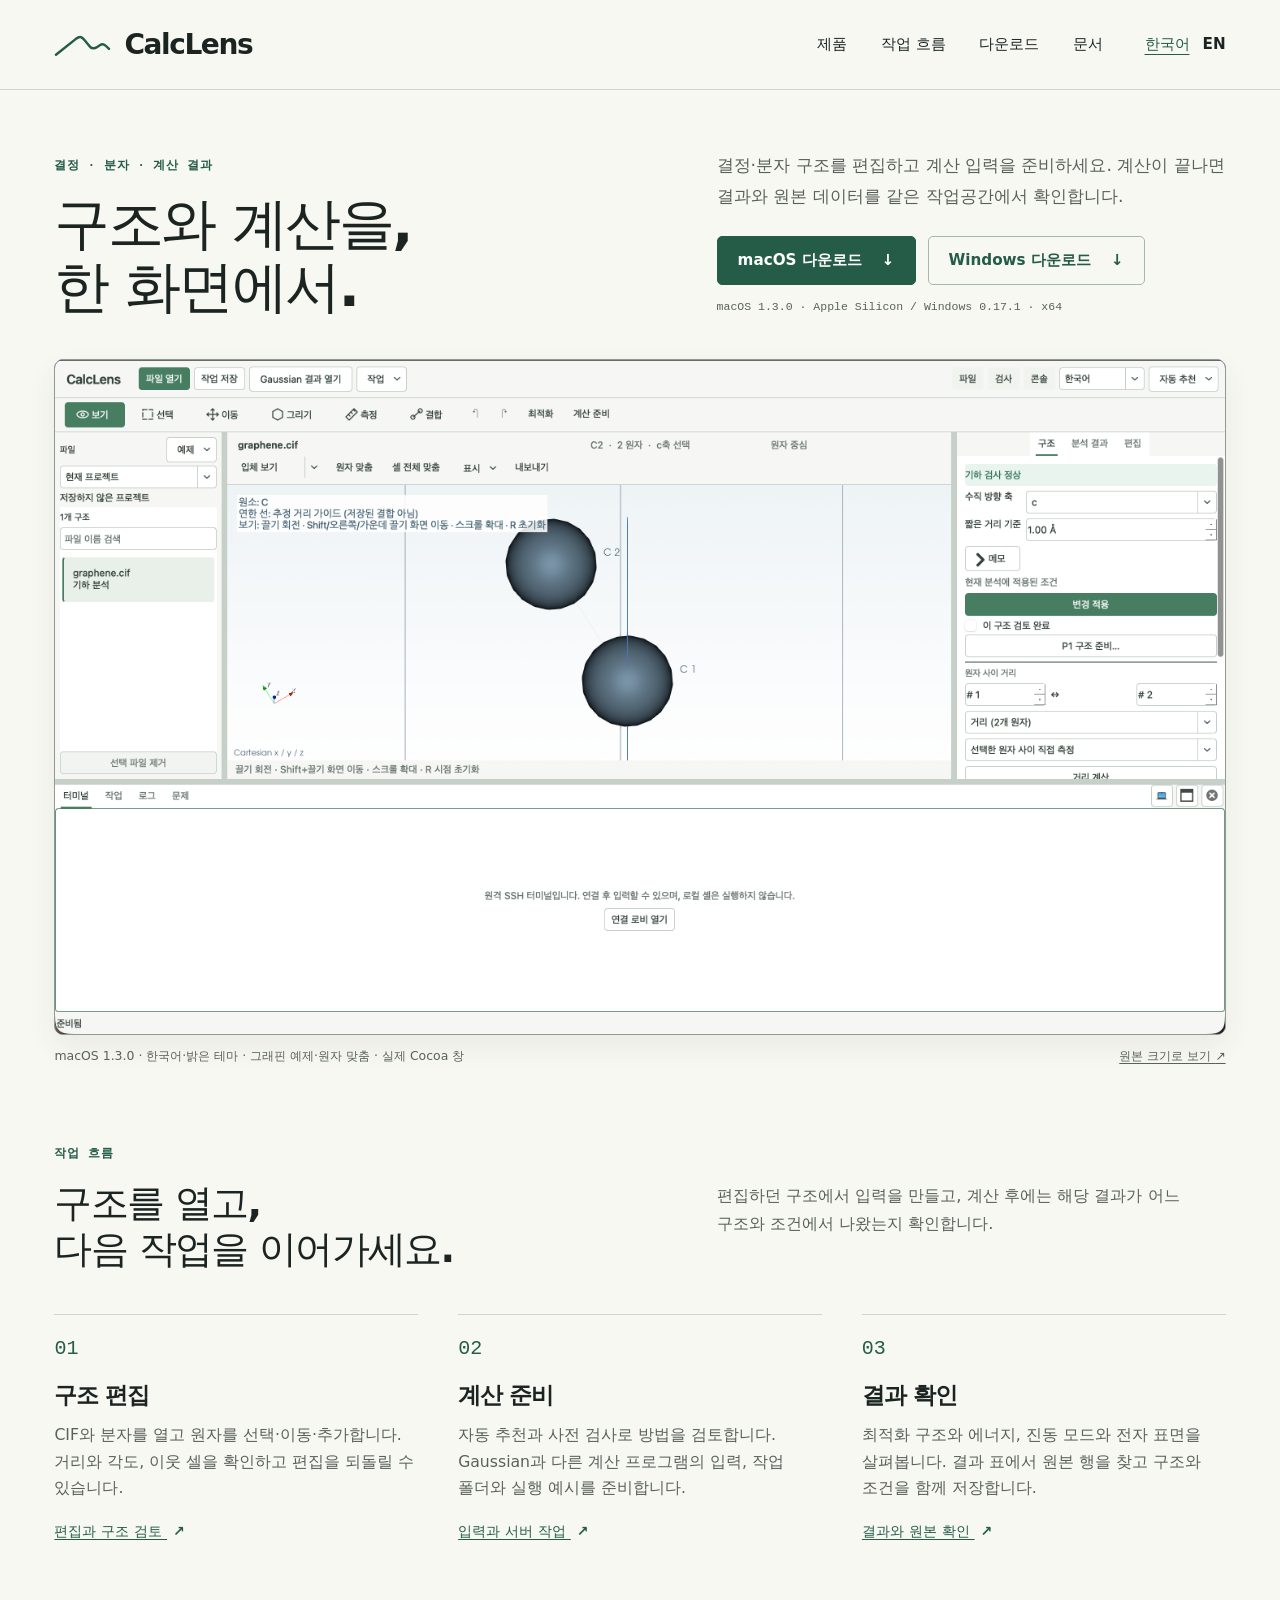
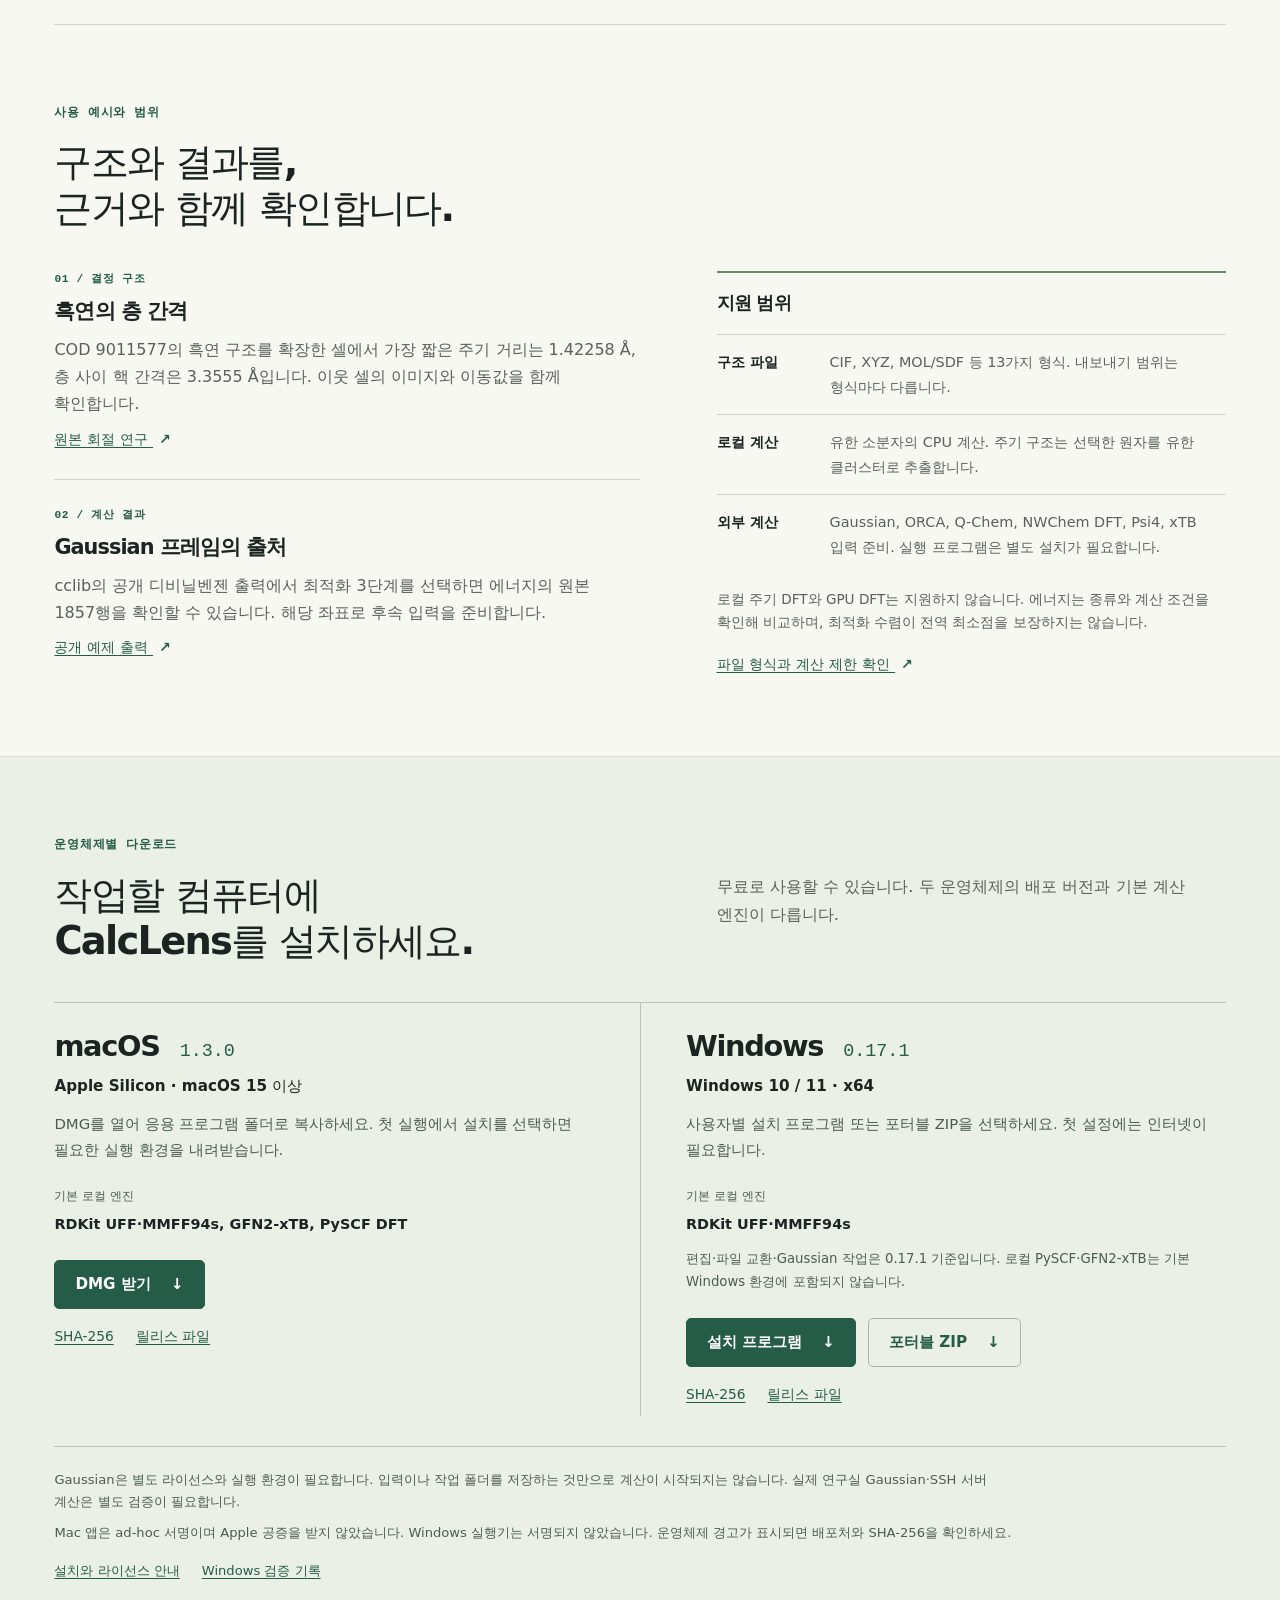
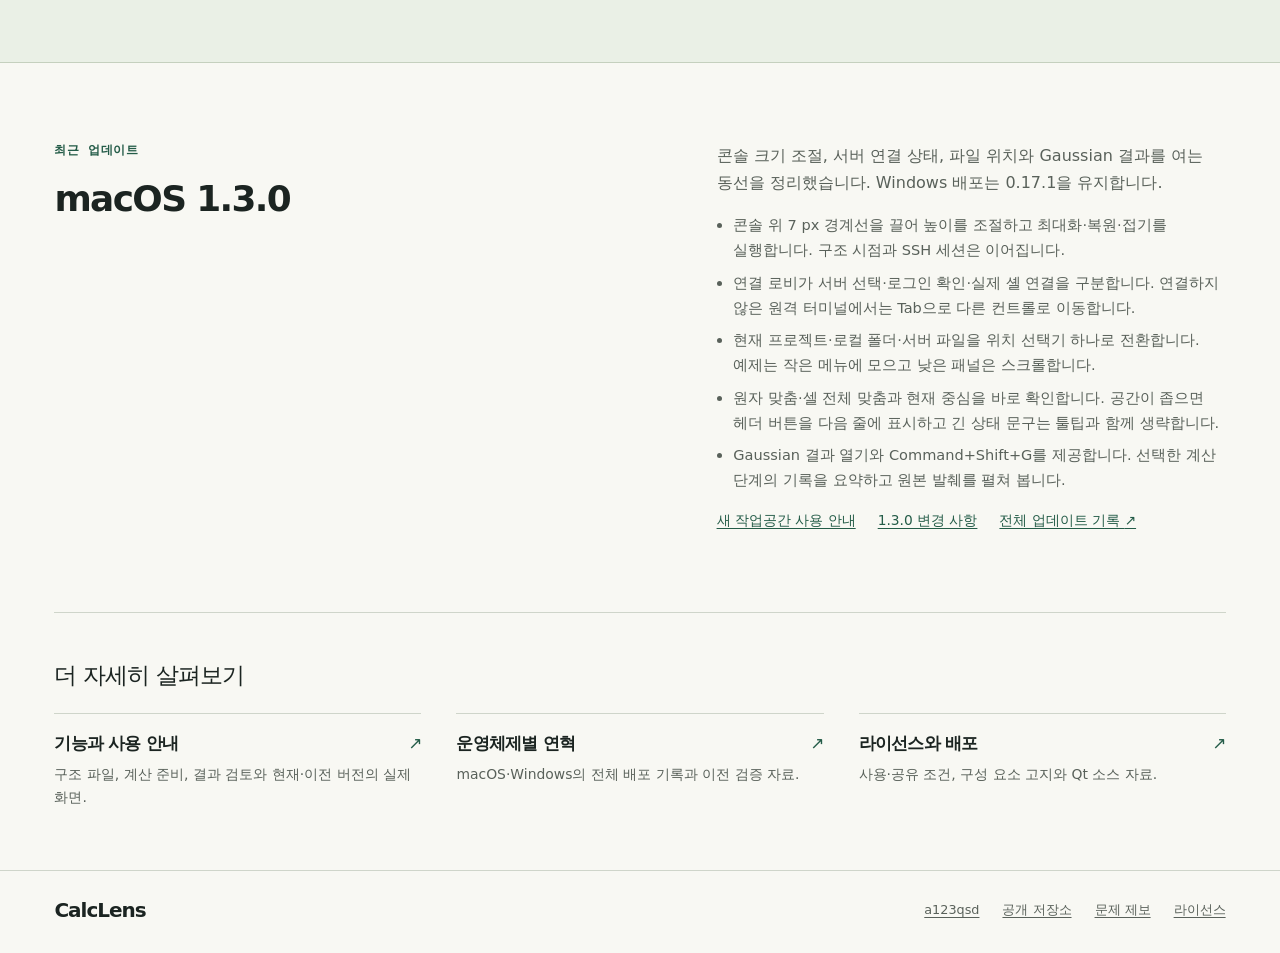
==== commit de81de53: "Update macOS 1.3.0 workspace guide and native captures" ====
--- a/index.html
+++ b/index.html
@@ -3,7 +3,7 @@
 <head>
 <meta charset="utf-8"><meta name="viewport" content="width=device-width,initial-scale=1">
 <meta name="theme-color" content="#f8f8f3"><meta name="description" content="결정·분자 구조 편집부터 계산 입력 준비와 결과 검토까지. CalcLens macOS와 Windows 다운로드, 지원 범위와 실제 앱 화면."><link rel="icon" href="data:,">
-<title>CalcLens · 구조와 계산을 한 화면에서</title><link rel="stylesheet" href="site.css?v=1.2.3">
+<title>CalcLens · 구조와 계산을 한 화면에서</title><link rel="stylesheet" href="site.css?v=1.3.0">
 <link rel="alternate" hreflang="ko" href="index.html"><link rel="alternate" hreflang="en" href="en.html">
 <script src="site.js?v=1.2.1" defer></script>
 </head><body class="landing">
@@ -16,8 +16,8 @@
 <main id="content">
 <section class="hero shell" id="product">
  <div class="hero-intro"><div><p class="eyebrow">결정 · 분자 · 계산 결과</p><h1>구조와 계산을,<br>한 화면에서.</h1></div>
- <div class="hero-copy"><p>결정·분자 구조를 편집하고 계산 입력을 준비하세요. 계산이 끝나면 결과와 원본 데이터를 같은 작업공간에서 확인합니다.</p><div class="buttonrow"><a class="button" href="https://github.com/a123qsd/calclens-showcase/releases/download/v1.2.3/CalcLens-1.2.3-macOS-Apple-Silicon.dmg">macOS 다운로드 <span aria-hidden="true">↓</span></a><a class="button secondary" href="https://github.com/a123qsd/calclens-showcase/releases/download/v0.17.1-windows.1/CalcLens-0.17.1-Windows-x64-Setup.exe">Windows 다운로드 <span aria-hidden="true">↓</span></a></div><p class="hero-meta">macOS 1.2.3 · Apple Silicon / Windows 0.17.1 · x64</p></div></div>
- <figure class="product-shot"><a class="screen-link" href="assets/calclens-macos-1.2.3.png" aria-label="원본 크기로 보기"><img width="2880" height="1660" src="assets/calclens-macos-1.2.3.png" alt="CalcLens macOS 1.2.3의 실제 Cocoa 창. 영어 인터페이스에서 검증용 5원자 구조를 원자 중심으로 맞추고 원자 라벨을 표시합니다." fetchpriority="high"></a><figcaption><span>macOS 1.2.3 · 검증용 5원자 구조 · 영어 UI · 실제 Cocoa 창</span><a href="assets/calclens-macos-1.2.3.png">원본 크기로 보기 <span aria-hidden="true">↗</span></a></figcaption></figure>
+ <div class="hero-copy"><p>결정·분자 구조를 편집하고 계산 입력을 준비하세요. 계산이 끝나면 결과와 원본 데이터를 같은 작업공간에서 확인합니다.</p><div class="buttonrow"><a class="button" href="https://github.com/a123qsd/calclens-showcase/releases/download/v1.3.0/CalcLens-1.3.0-macOS-Apple-Silicon.dmg">macOS 다운로드 <span aria-hidden="true">↓</span></a><a class="button secondary" href="https://github.com/a123qsd/calclens-showcase/releases/download/v0.17.1-windows.1/CalcLens-0.17.1-Windows-x64-Setup.exe">Windows 다운로드 <span aria-hidden="true">↓</span></a></div><p class="hero-meta">macOS 1.3.0 · Apple Silicon / Windows 0.17.1 · x64</p></div></div>
+ <figure class="product-shot"><a class="screen-link" href="assets/calclens-macos-1.3.0-ko.png" aria-label="원본 크기로 보기"><img width="2880" height="1660" src="assets/calclens-macos-1.3.0-ko.png" alt="CalcLens macOS 1.3.0의 실제 Cocoa 창. 한국어 밝은 테마에서 그래핀 예제, 파일 위치 선택기, 원자 맞춤·셀 전체 맞춤과 연결 전 원격 터미널을 표시합니다." fetchpriority="high"></a><figcaption><span>macOS 1.3.0 · 한국어·밝은 테마 · 그래핀 예제·원자 맞춤 · 실제 Cocoa 창</span><a href="assets/calclens-macos-1.3.0-ko.png">원본 크기로 보기 <span aria-hidden="true">↗</span></a></figcaption></figure>
 </section>
 <div class="shell">
 <section class="section workflow-section" id="workflows"><div class="section-head"><div><p class="eyebrow">작업 흐름</p><h2>구조를 열고,<br>다음 작업을 이어가세요.</h2></div><p class="section-intro">편집하던 구조에서 입력을 만들고, 계산 후에는 해당 결과가 어느 구조와 조건에서 나왔는지 확인합니다.</p></div><div class="flow-grid"><article class="flow"><span class="step">01</span><h3>구조 편집</h3><p>CIF와 분자를 열고 원자를 선택·이동·추가합니다. 거리와 각도, 이웃 셀을 확인하고 편집을 되돌릴 수 있습니다.</p><a class="text-link" href="guide.html#features">편집과 구조 검토 <span aria-hidden="true">↗</span></a></article>
@@ -27,11 +27,11 @@
 <article class="example"><p class="eyebrow">02 / 계산 결과</p><h3>Gaussian 프레임의 출처</h3><p>cclib의 공개 디비닐벤젠 출력에서 최적화 3단계를 선택하면 에너지의 원본 1857행을 확인할 수 있습니다. 해당 좌표로 후속 입력을 준비합니다.</p><a class="text-link" href="https://github.com/cclib/cclib/blob/0c6e08e0a0d04b308201666793030ef3b77b2973/data/Gaussian/basicGaussian16/dvb_gopt.out">공개 예제 출력 <span aria-hidden="true">↗</span></a></article></div><aside class="support-scope"><h3>지원 범위</h3><dl><div><dt>구조 파일</dt><dd>CIF, XYZ, MOL/SDF 등 13가지 형식. 내보내기 범위는 형식마다 다릅니다.</dd></div><div><dt>로컬 계산</dt><dd>유한 소분자의 CPU 계산. 주기 구조는 선택한 원자를 유한 클러스터로 추출합니다.</dd></div><div><dt>외부 계산</dt><dd>Gaussian, ORCA, Q-Chem, NWChem DFT, Psi4, xTB 입력 준비. 실행 프로그램은 별도 설치가 필요합니다.</dd></div></dl><p class="fine">로컬 주기 DFT와 GPU DFT는 지원하지 않습니다. 에너지는 종류와 계산 조건을 확인해 비교하며, 최적화 수렴이 전역 최소점을 보장하지는 않습니다.</p><a class="text-link" href="guide.html#geometry-formats">파일 형식과 계산 제한 확인 <span aria-hidden="true">↗</span></a></aside></div></section>
 </div>
 <section class="download-section" id="downloads"><div class="shell"><div class="section-head"><div><p class="eyebrow">운영체제별 다운로드</p><h2>작업할 컴퓨터에<br>CalcLens를 설치하세요.</h2></div><p class="section-intro">무료로 사용할 수 있습니다. 두 운영체제의 배포 버전과 기본 계산 엔진이 다릅니다.</p></div>
-<div class="platforms"><article class="platform"><div class="platform-title"><h3>macOS</h3><span class="version">1.2.3</span></div><p class="system">Apple Silicon · macOS 15 이상</p><p>DMG를 열어 응용 프로그램 폴더로 복사하세요. 첫 실행에서 설치를 선택하면 필요한 실행 환경을 내려받습니다.</p><dl class="engine-list"><dt>기본 로컬 엔진</dt><dd>RDKit UFF·MMFF94s, GFN2-xTB, PySCF DFT</dd></dl><div class="buttonrow"><a class="button" href="https://github.com/a123qsd/calclens-showcase/releases/download/v1.2.3/CalcLens-1.2.3-macOS-Apple-Silicon.dmg">DMG 받기 <span aria-hidden="true">↓</span></a></div><div class="text-links"><a href="https://github.com/a123qsd/calclens-showcase/releases/download/v1.2.3/SHA256SUMS.txt">SHA-256</a><a href="https://github.com/a123qsd/calclens-showcase/releases/tag/v1.2.3">릴리스 파일</a></div></article>
+<div class="platforms"><article class="platform"><div class="platform-title"><h3>macOS</h3><span class="version">1.3.0</span></div><p class="system">Apple Silicon · macOS 15 이상</p><p>DMG를 열어 응용 프로그램 폴더로 복사하세요. 첫 실행에서 설치를 선택하면 필요한 실행 환경을 내려받습니다.</p><dl class="engine-list"><dt>기본 로컬 엔진</dt><dd>RDKit UFF·MMFF94s, GFN2-xTB, PySCF DFT</dd></dl><div class="buttonrow"><a class="button" href="https://github.com/a123qsd/calclens-showcase/releases/download/v1.3.0/CalcLens-1.3.0-macOS-Apple-Silicon.dmg">DMG 받기 <span aria-hidden="true">↓</span></a></div><div class="text-links"><a href="https://github.com/a123qsd/calclens-showcase/releases/download/v1.3.0/SHA256SUMS.txt">SHA-256</a><a href="https://github.com/a123qsd/calclens-showcase/releases/tag/v1.3.0">릴리스 파일</a></div></article>
 <article class="platform"><div class="platform-title"><h3>Windows</h3><span class="version">0.17.1</span></div><p class="system">Windows 10 / 11 · x64</p><p>사용자별 설치 프로그램 또는 포터블 ZIP을 선택하세요. 첫 설정에는 인터넷이 필요합니다.</p><dl class="engine-list"><dt>기본 로컬 엔진</dt><dd>RDKit UFF·MMFF94s</dd></dl><p class="platform-note">편집·파일 교환·Gaussian 작업은 0.17.1 기준입니다. 로컬 PySCF·GFN2-xTB는 기본 Windows 환경에 포함되지 않습니다.</p><div class="buttonrow"><a class="button" href="https://github.com/a123qsd/calclens-showcase/releases/download/v0.17.1-windows.1/CalcLens-0.17.1-Windows-x64-Setup.exe">설치 프로그램 <span aria-hidden="true">↓</span></a><a class="button secondary" href="https://github.com/a123qsd/calclens-showcase/releases/download/v0.17.1-windows.1/CalcLens-0.17.1-Windows-x64.zip">포터블 ZIP <span aria-hidden="true">↓</span></a></div><div class="text-links"><a href="https://github.com/a123qsd/calclens-showcase/releases/download/v0.17.1-windows.1/SHA256SUMS-Windows.txt">SHA-256</a><a href="https://github.com/a123qsd/calclens-showcase/releases/tag/v0.17.1-windows.1">릴리스 파일</a></div></article></div>
 <div class="download-notes"><p>Gaussian은 별도 라이선스와 실행 환경이 필요합니다. 입력이나 작업 폴더를 저장하는 것만으로 계산이 시작되지는 않습니다. 실제 연구실 Gaussian·SSH 서버 계산은 별도 검증이 필요합니다.</p><p>Mac 앱은 ad-hoc 서명이며 Apple 공증을 받지 않았습니다. Windows 실행기는 서명되지 않았습니다. 운영체제 경고가 표시되면 배포처와 SHA-256을 확인하세요.</p><div class="text-links"><a href="licenses.html">설치와 라이선스 안내</a><a href="https://github.com/a123qsd/calclens-showcase/releases/download/v0.17.1-windows.1/Windows-verification.json">Windows 검증 기록</a></div></div>
 </div></section>
-<div class="shell"><section class="section latest-section" id="history"><div><p class="eyebrow">최근 업데이트</p><h2>macOS 1.2.3</h2></div><div class="latest-copy"><p>원자 중심 맞춤과 회전 종료 동작, 원자 라벨과 편집 미리보기를 수정했습니다. Windows 배포는 0.17.1을 유지합니다.</p><ul><li>기본 맞춤은 원자를 중심으로 잡습니다. 맞춤은 방향을 유지하고, R 초기화는 방향도 되돌립니다.</li><li>포커스·모드·창 크기가 바뀌어 조작이 끝나도 마지막 시점을 유지합니다. Esc는 해당 조작 시작 시점으로 돌아갑니다.</li><li>원자 라벨의 불투명 배경을 없애고 겹침 우선순위를 적용했습니다. 좌표축 표시 크기도 일정하게 유지합니다.</li><li>취소한 주황 미리보기를 정리하고 저장 결합·거리 가이드·측정을 구분합니다. 결합 차수 변경은 그리기·결합 모드에서만 요청합니다.</li></ul><div class="text-links"><a href="guide.html#viewport-1-2-3">실제 화면과 검증 범위</a><a href="https://github.com/a123qsd/calclens-showcase/releases/tag/v1.2.3">1.2.3 변경 사항</a><a href="history.html">전체 업데이트 기록 <span aria-hidden="true">↗</span></a></div></div></section>
+<div class="shell"><section class="section latest-section" id="history"><div><p class="eyebrow">최근 업데이트</p><h2>macOS 1.3.0</h2></div><div class="latest-copy"><p>콘솔 크기 조절, 서버 연결 상태, 파일 위치와 Gaussian 결과를 여는 동선을 정리했습니다. Windows 배포는 0.17.1을 유지합니다.</p><ul><li>콘솔 위 7 px 경계선을 끌어 높이를 조절하고 최대화·복원·접기를 실행합니다. 구조 시점과 SSH 세션은 이어집니다.</li><li>연결 로비가 서버 선택·로그인 확인·실제 셸 연결을 구분합니다. 연결하지 않은 원격 터미널에서는 Tab으로 다른 컨트롤로 이동합니다.</li><li>현재 프로젝트·로컬 폴더·서버 파일을 위치 선택기 하나로 전환합니다. 예제는 작은 메뉴에 모으고 낮은 패널은 스크롤합니다.</li><li>원자 맞춤·셀 전체 맞춤과 현재 중심을 바로 확인합니다. 공간이 좁으면 헤더 버튼을 다음 줄에 표시하고 긴 상태 문구는 툴팁과 함께 생략합니다.</li><li>Gaussian 결과 열기와 Command+Shift+G를 제공합니다. 선택한 계산 단계의 기록을 요약하고 원본 발췌를 펼쳐 봅니다.</li></ul><div class="text-links"><a href="guide.html#workspace-1-3-0">새 작업공간 사용 안내</a><a href="https://github.com/a123qsd/calclens-showcase/releases/tag/v1.3.0">1.3.0 변경 사항</a><a href="history.html">전체 업데이트 기록 <span aria-hidden="true">↗</span></a></div></div></section>
 <section class="section resource-section" id="docs"><h2>더 자세히 살펴보기</h2><div class="resource-grid"><a class="resource" href="guide.html"><h3>기능과 사용 안내<span aria-hidden="true">↗</span></h3><p>구조 파일, 계산 준비, 결과 검토와 현재·이전 버전의 실제 화면.</p></a><a class="resource" href="history.html"><h3>운영체제별 연혁<span aria-hidden="true">↗</span></h3><p>macOS·Windows의 전체 배포 기록과 이전 검증 자료.</p></a><a class="resource" href="licenses.html"><h3>라이선스와 배포<span aria-hidden="true">↗</span></h3><p>사용·공유 조건, 구성 요소 고지와 Qt 소스 자료.</p></a></div></section></div>
 </main>
 <footer class="footer"><div class="shell footer-inner"><a class="brand" href="index.html">CalcLens</a><div><a href="https://github.com/a123qsd">a123qsd</a><a href="https://github.com/a123qsd/calclens-showcase">공개 저장소</a><a href="https://github.com/a123qsd/calclens-showcase/issues">문제 제보</a><a href="licenses.html">라이선스</a></div></div></footer>
